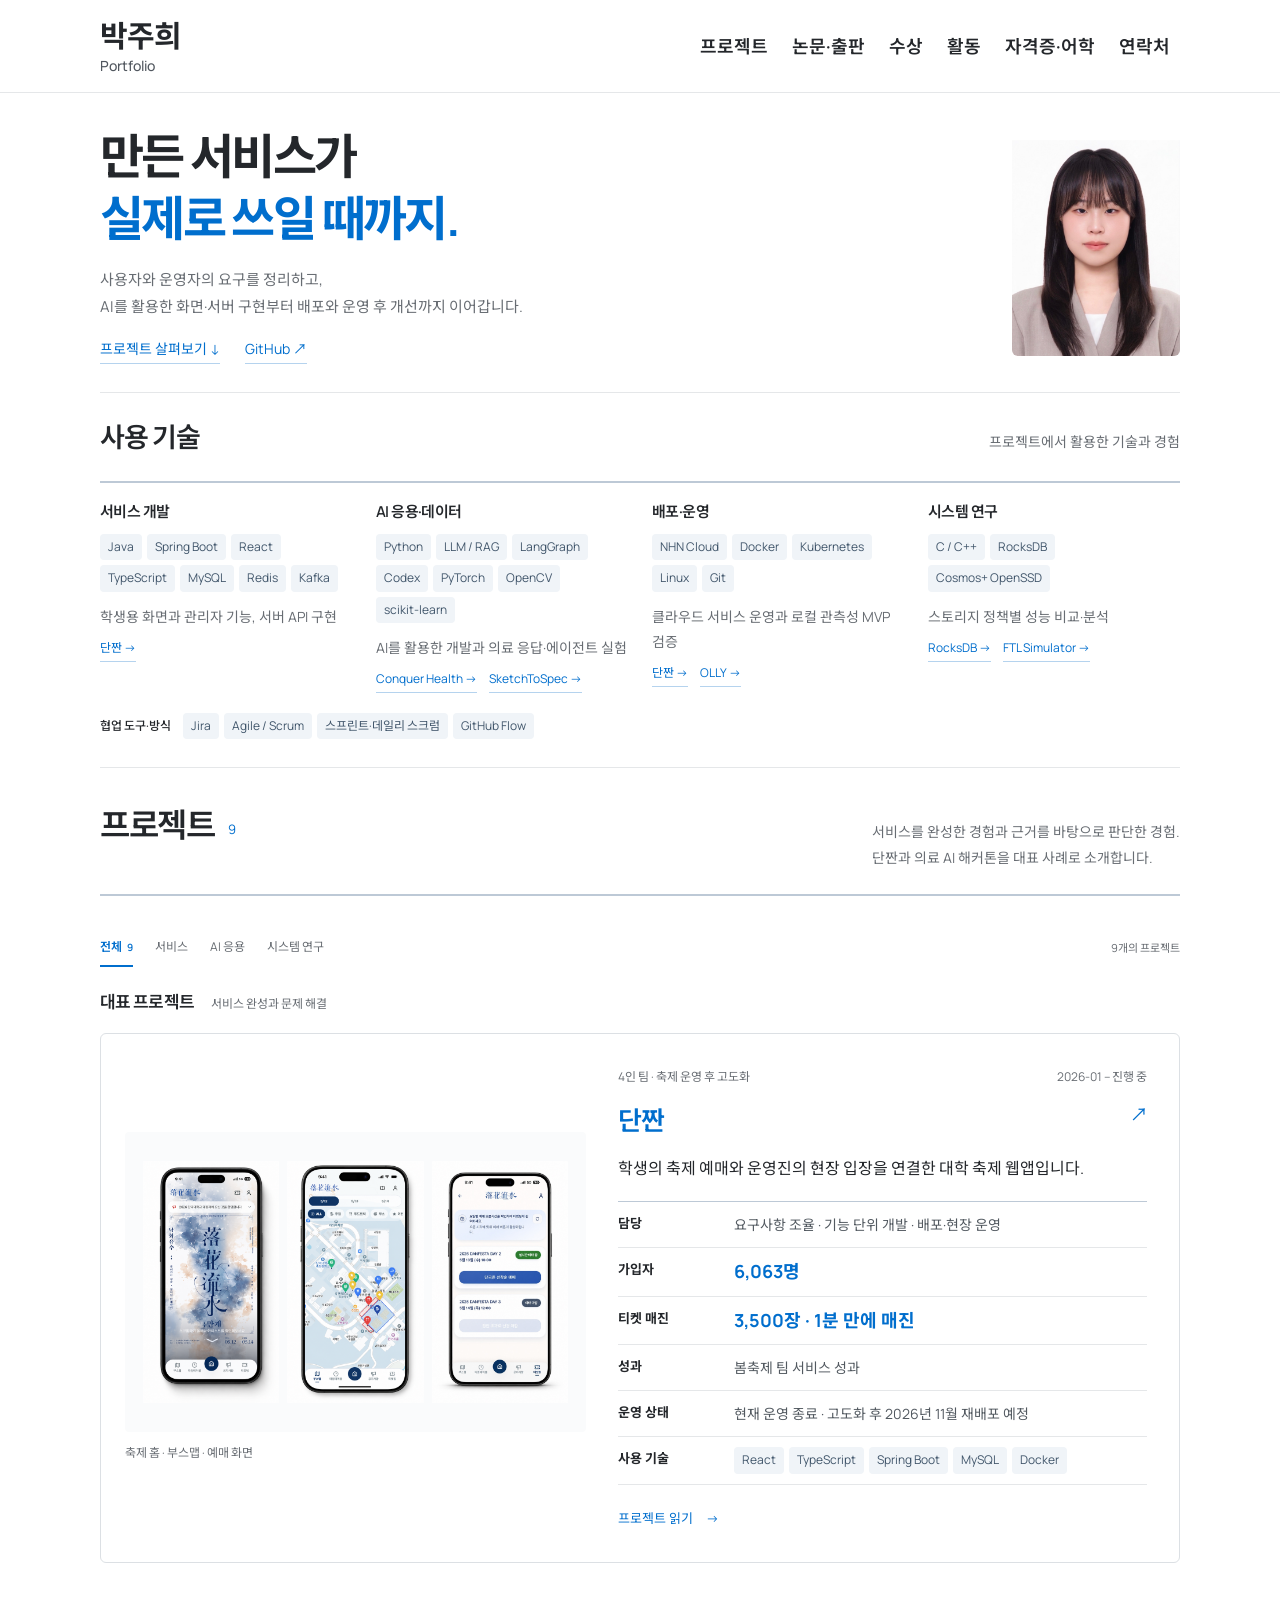
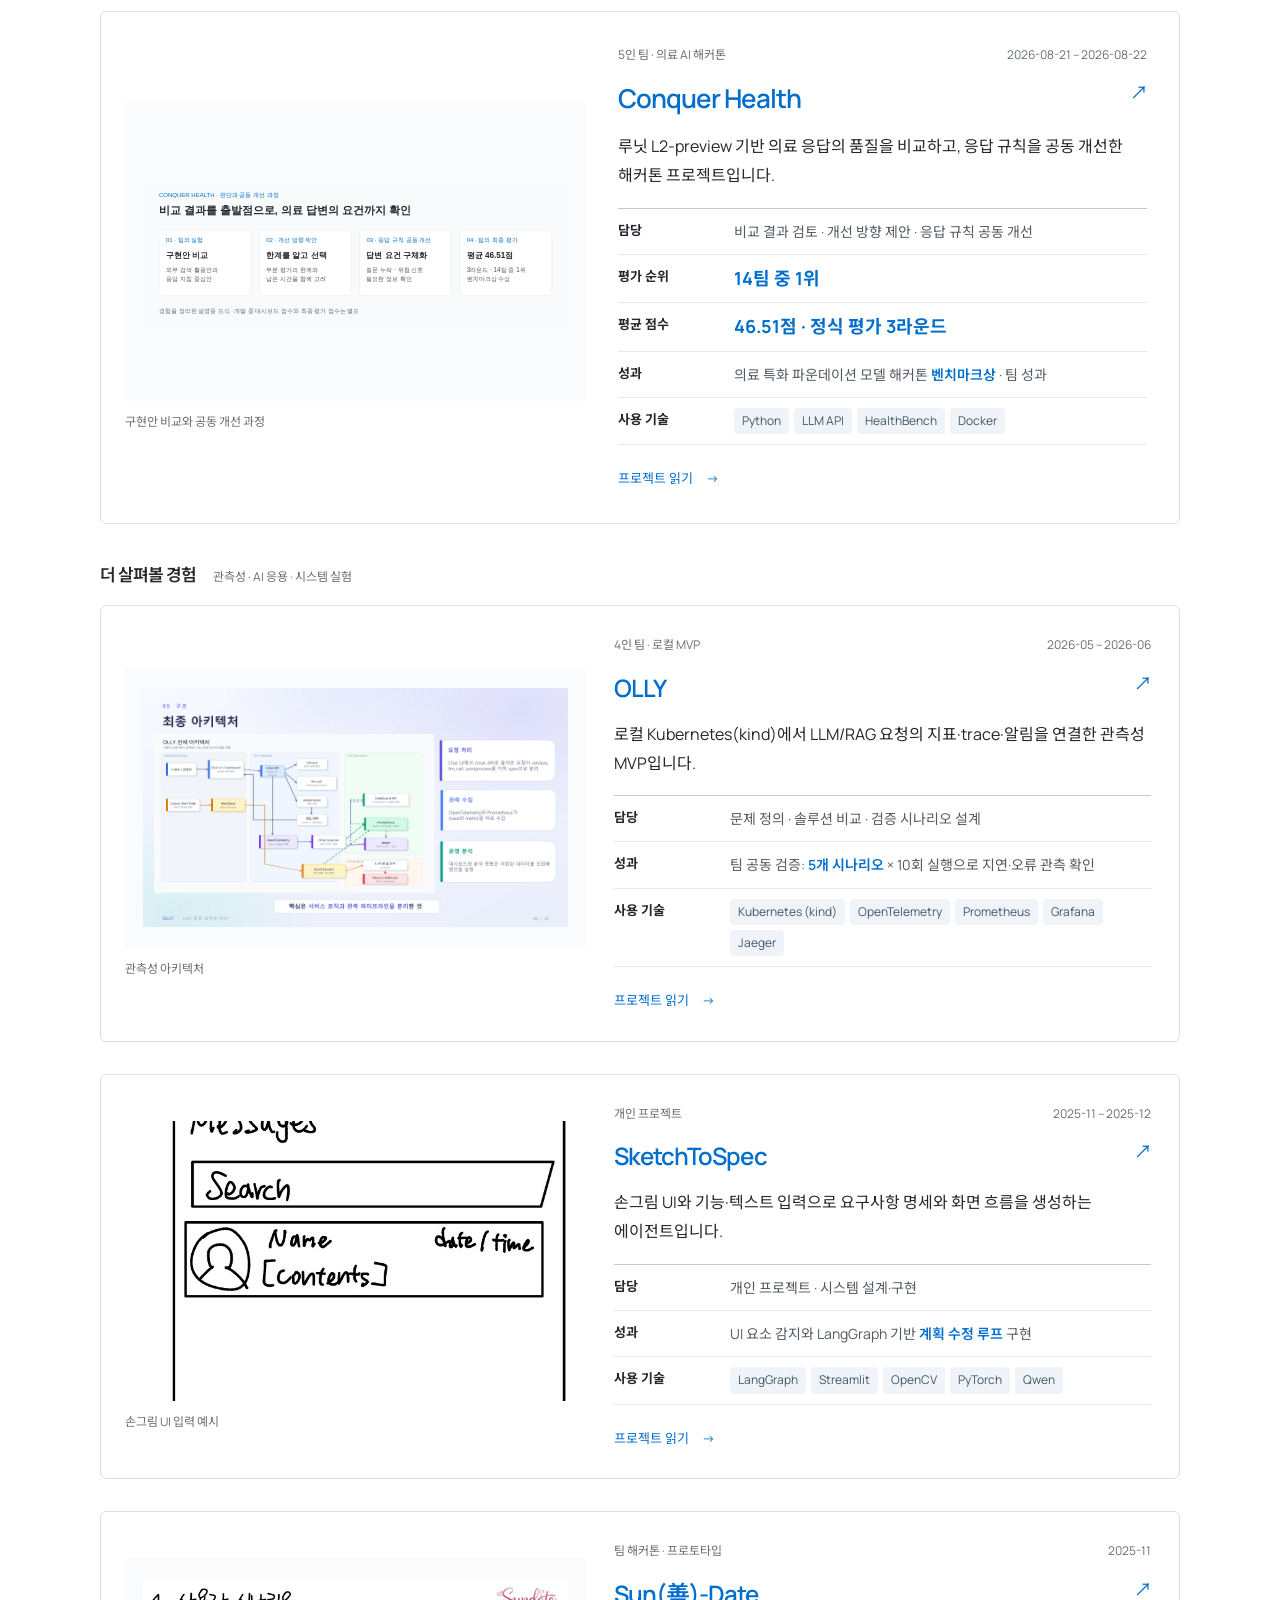
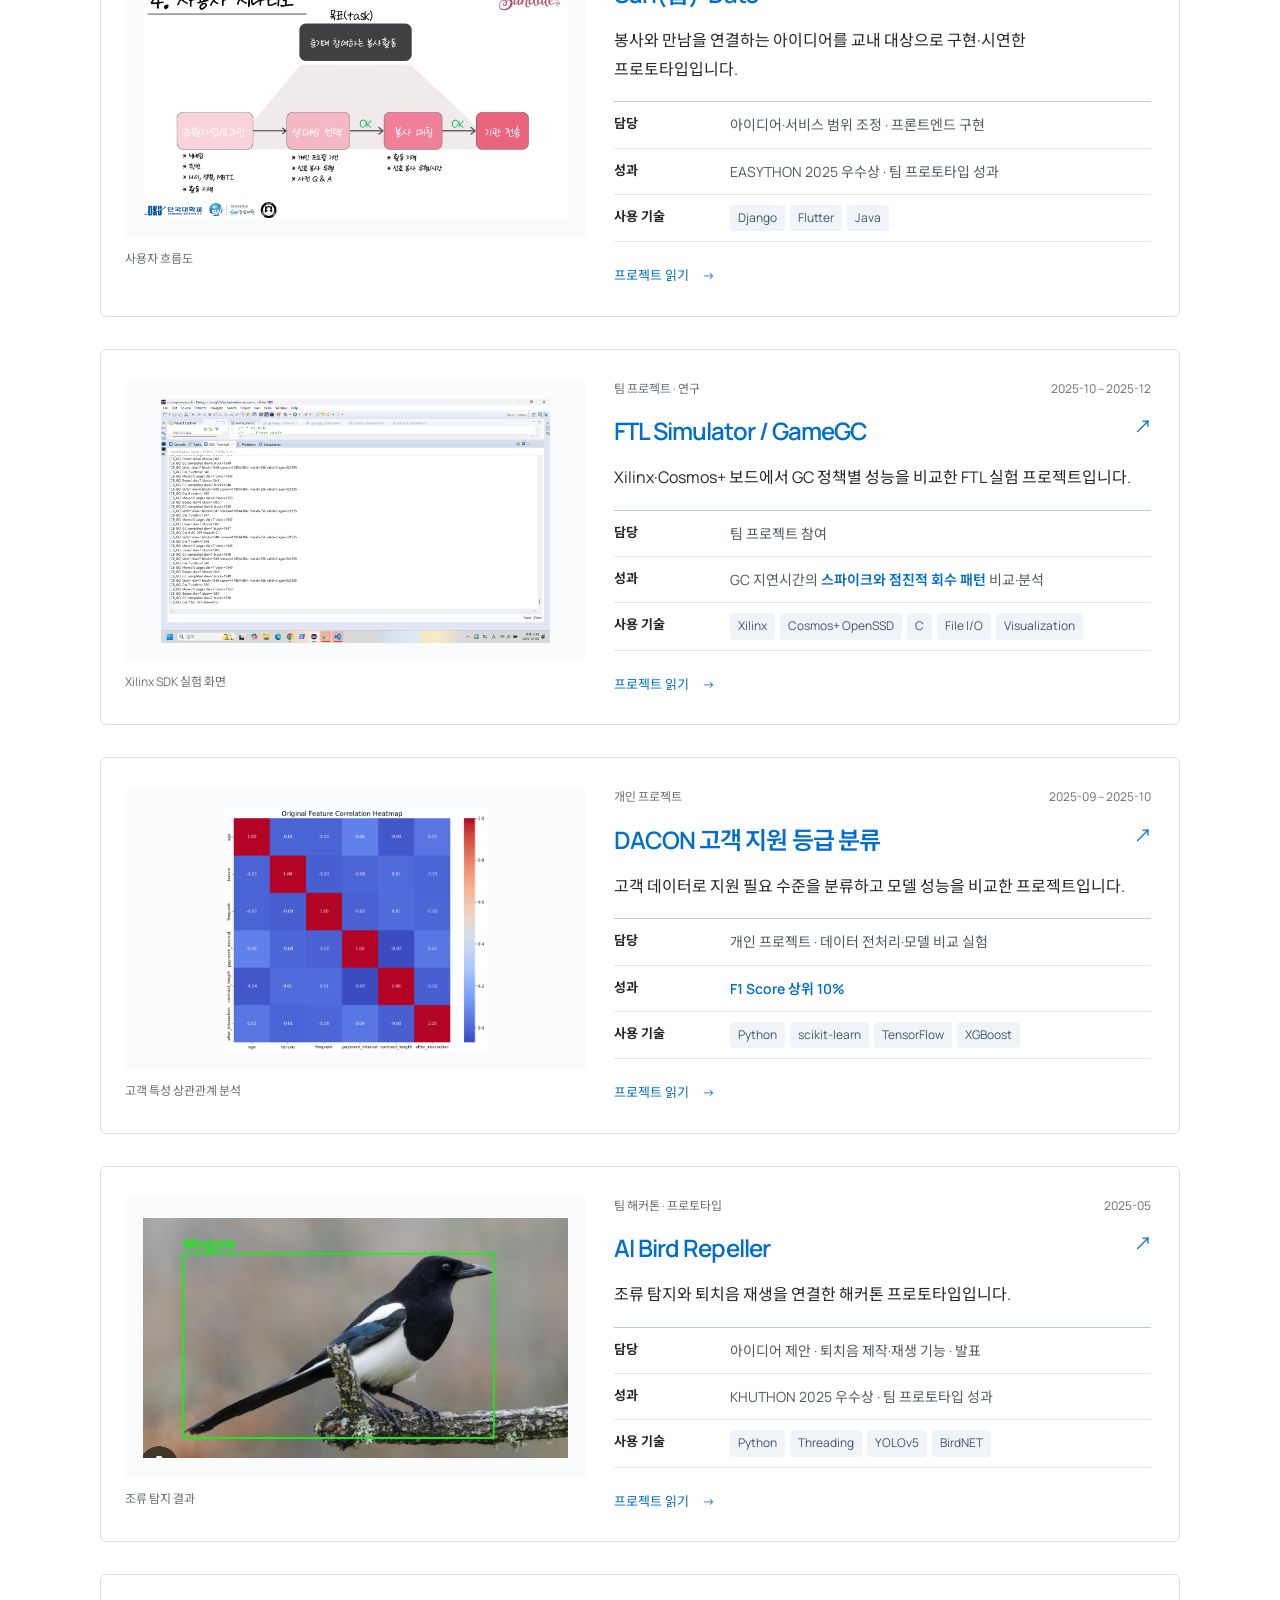
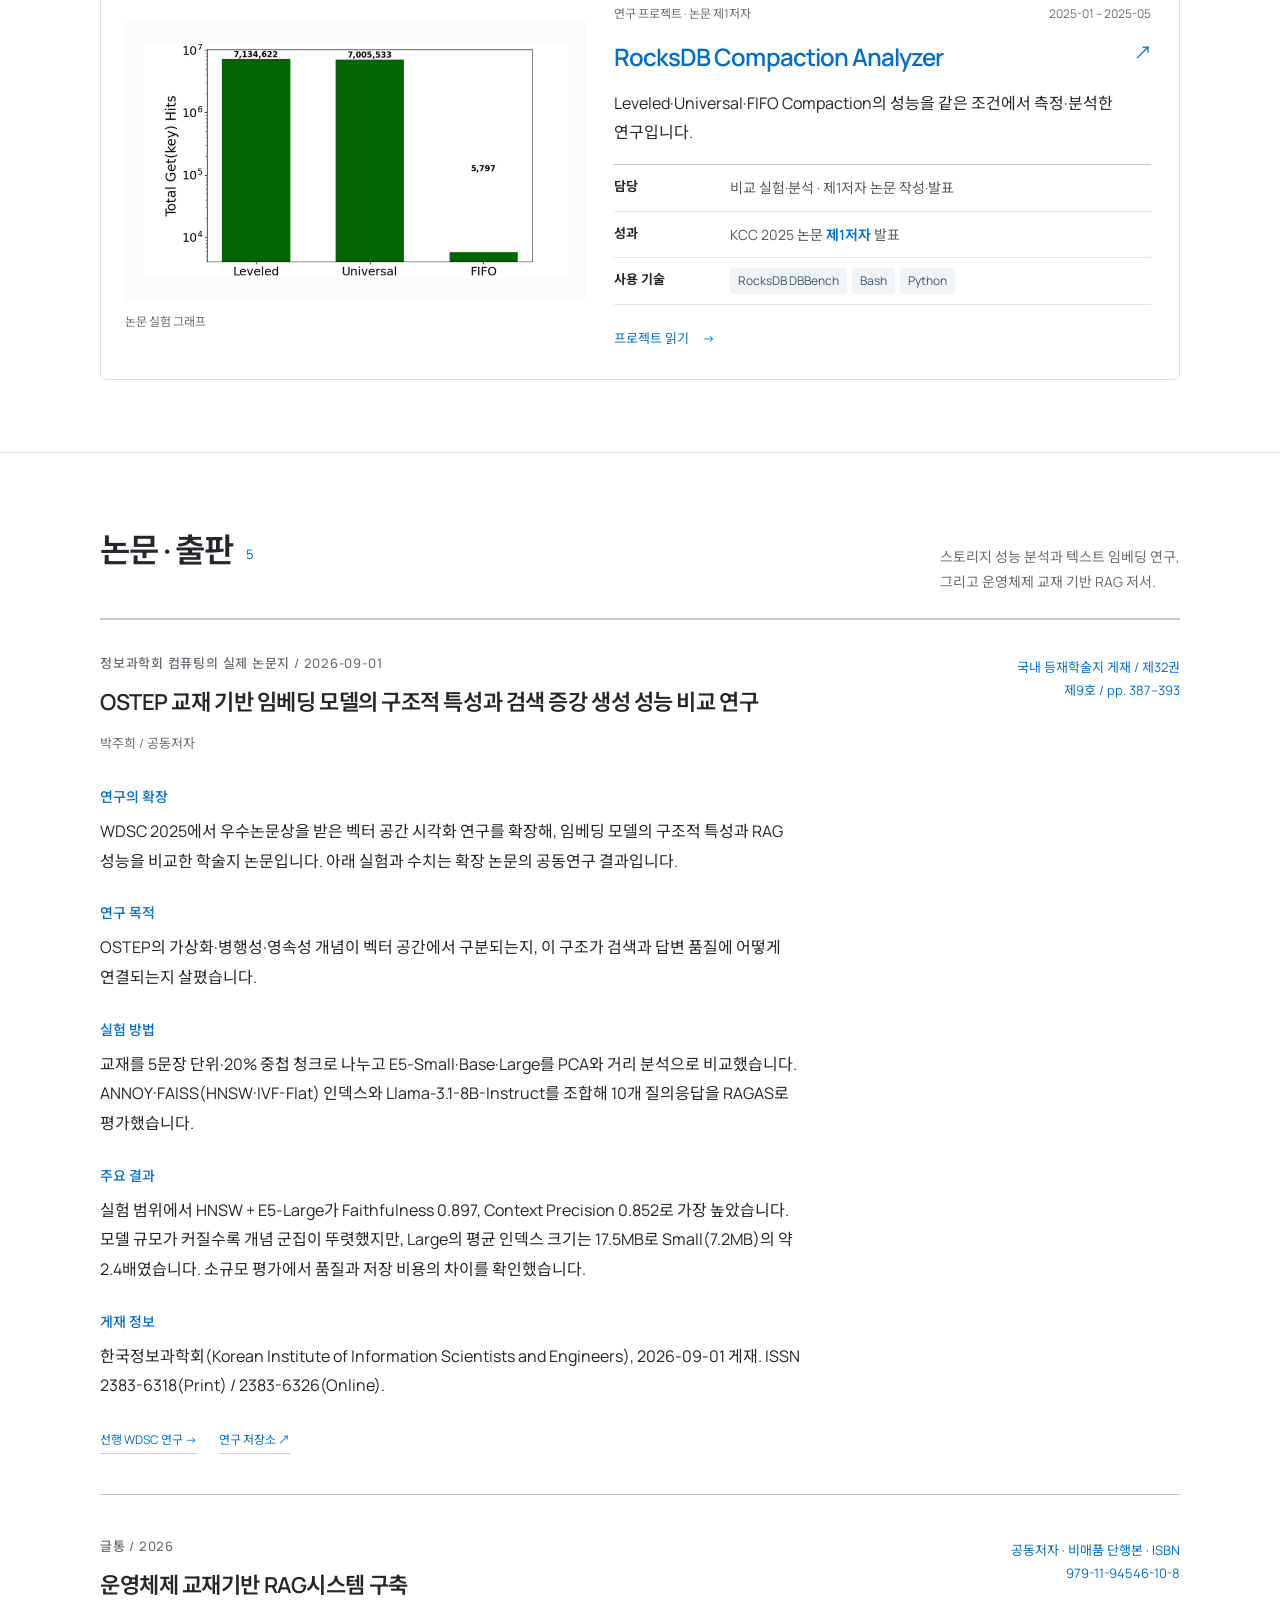
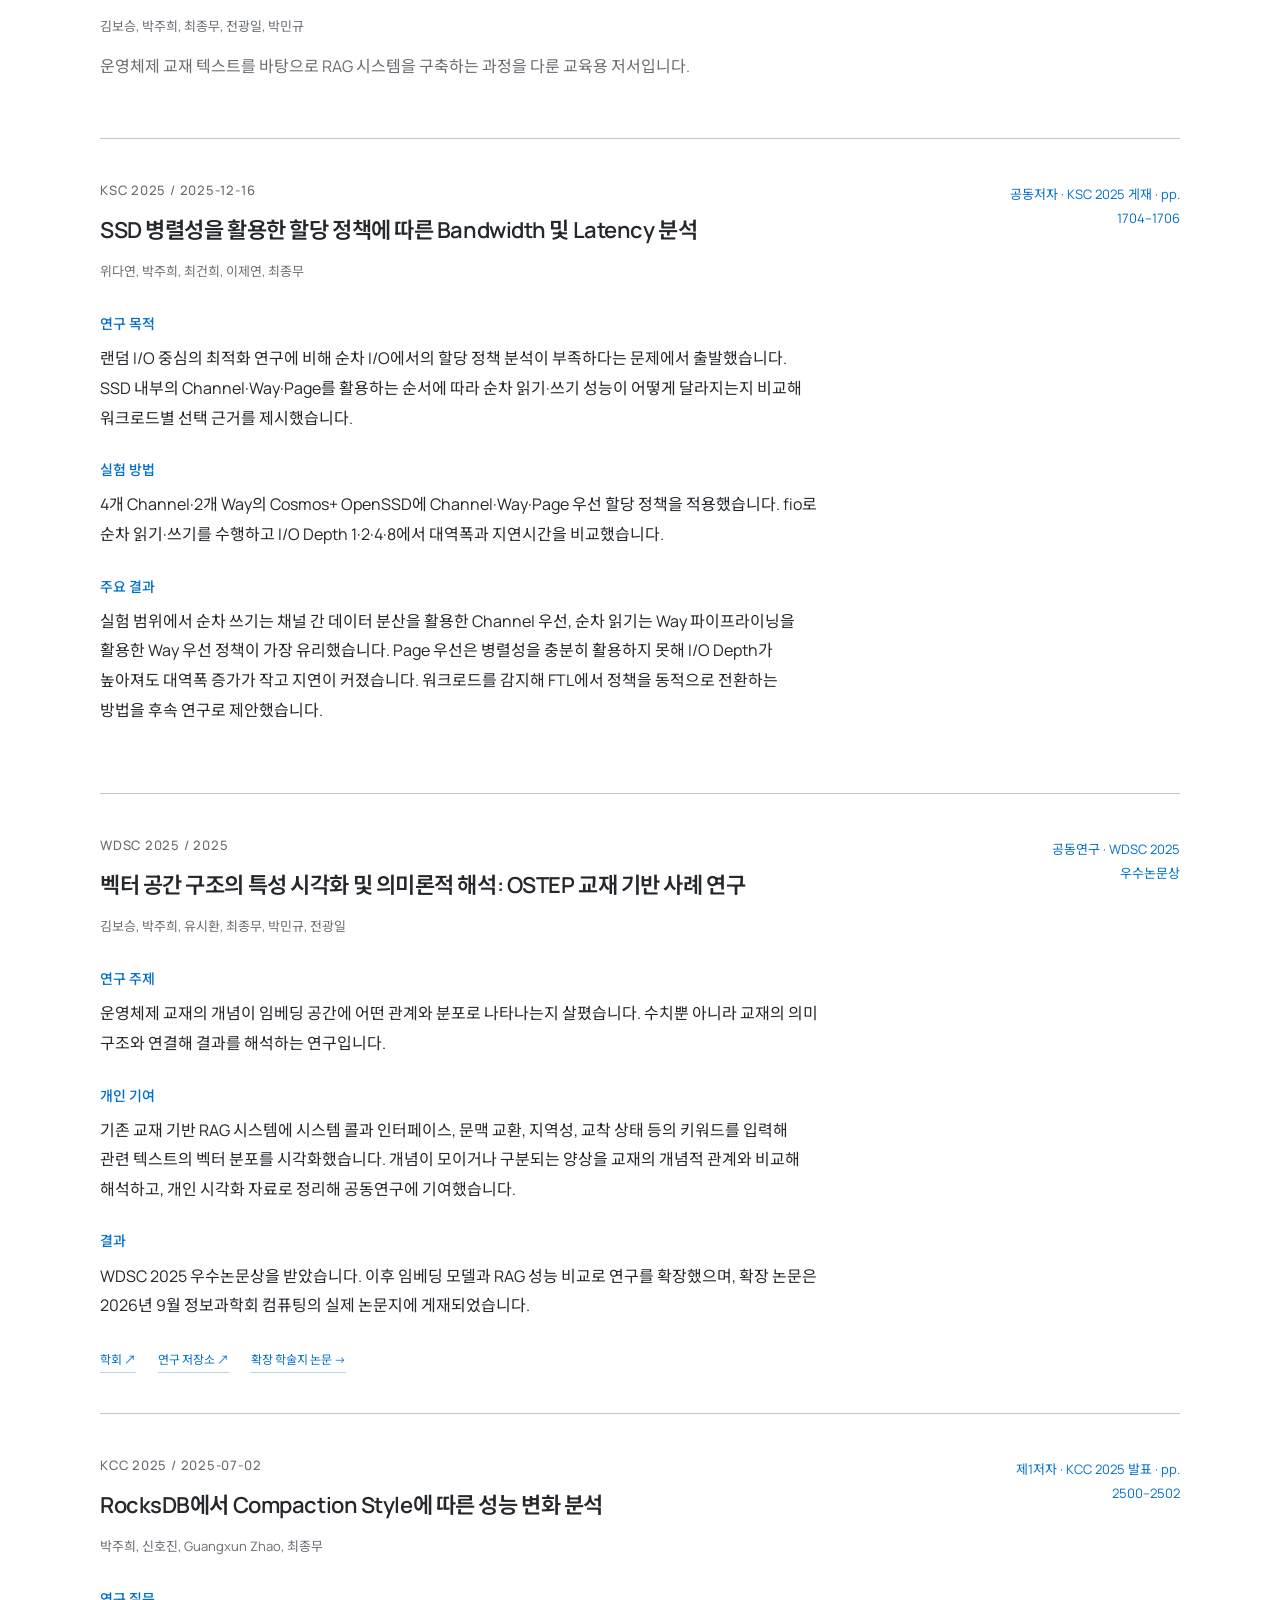
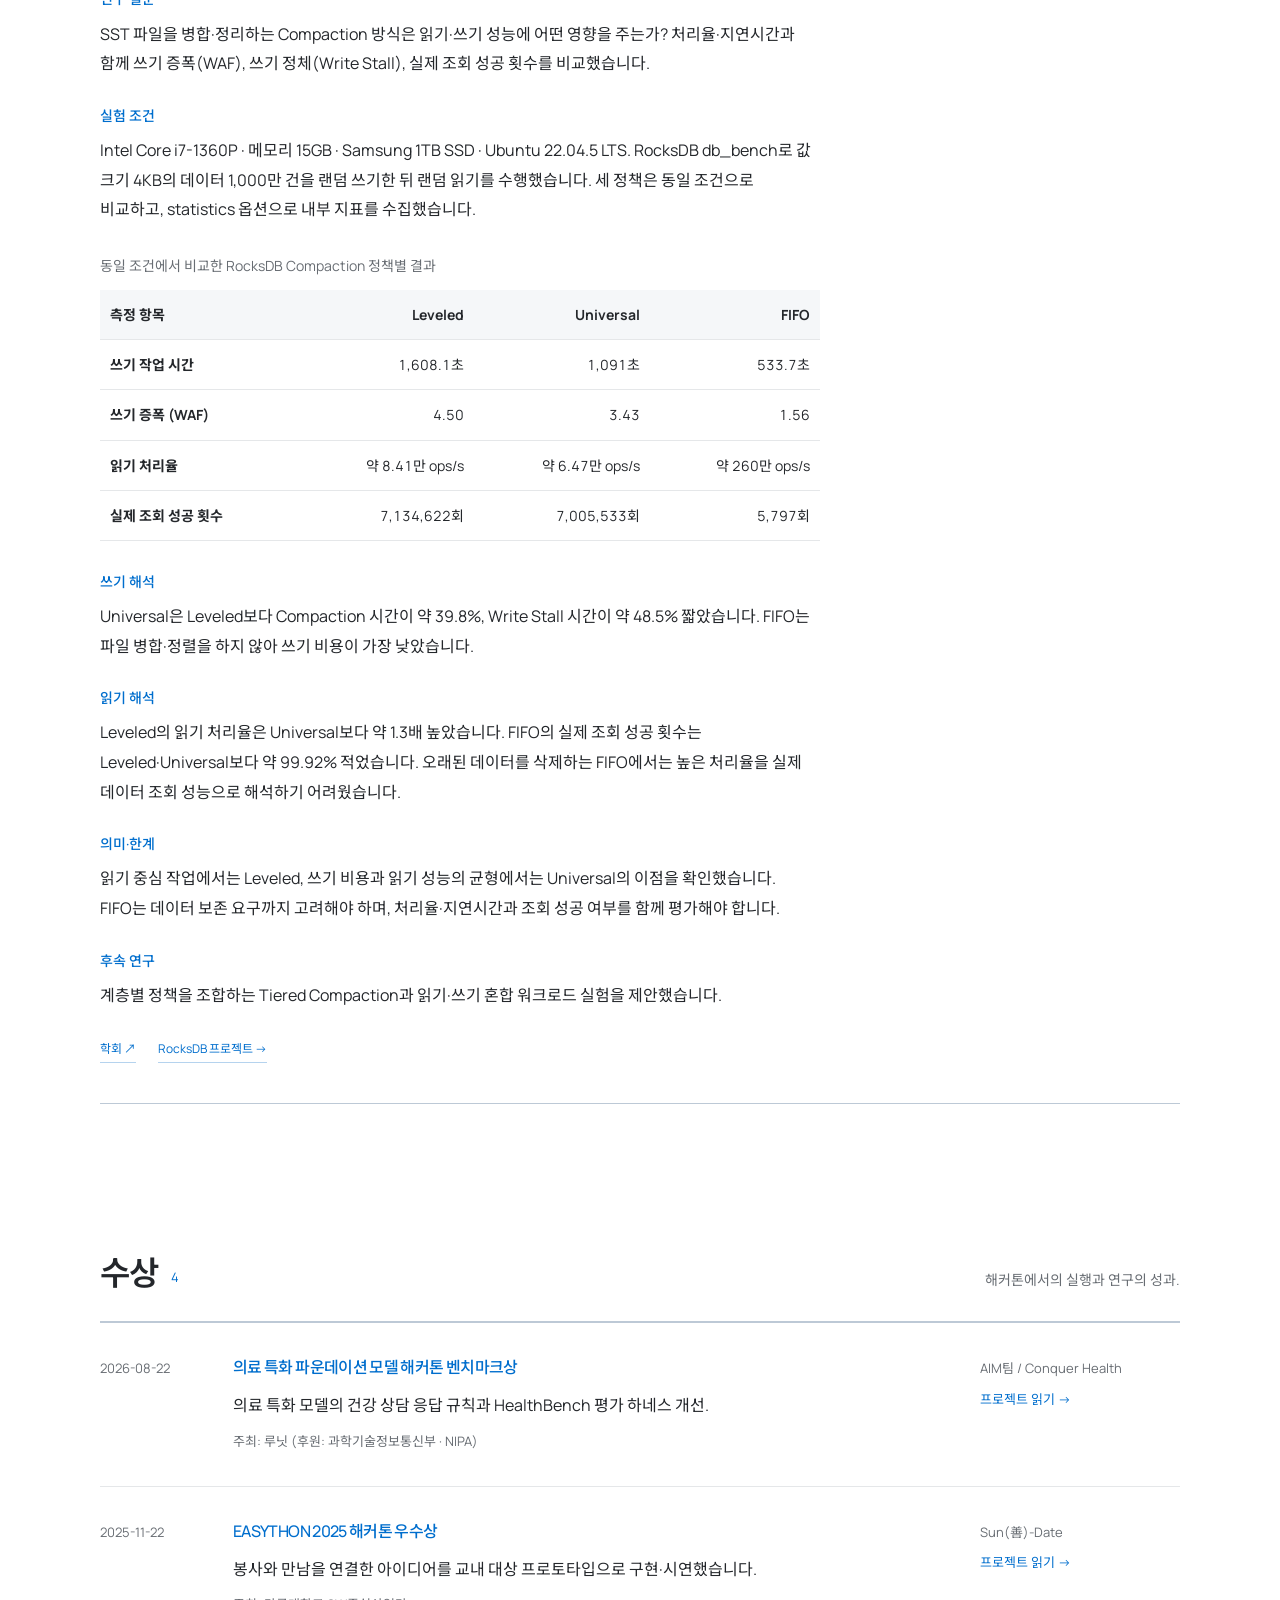
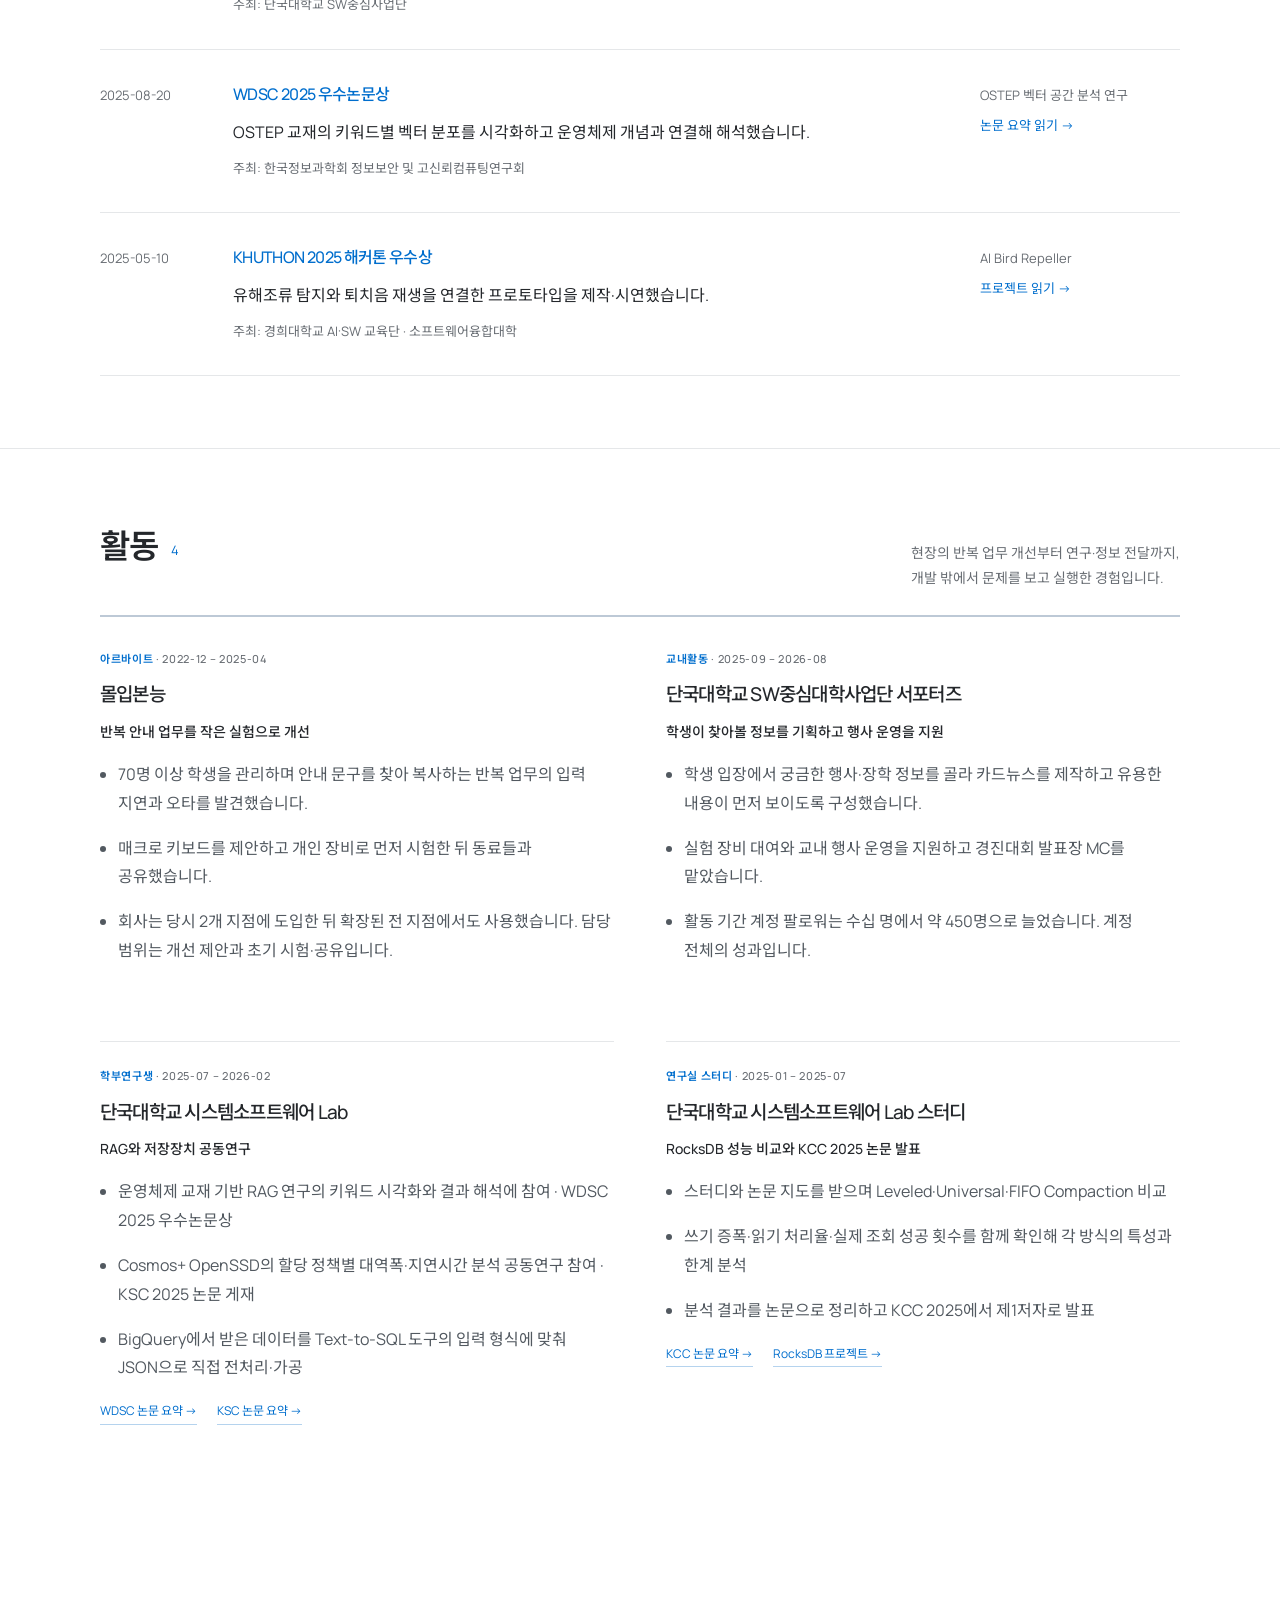
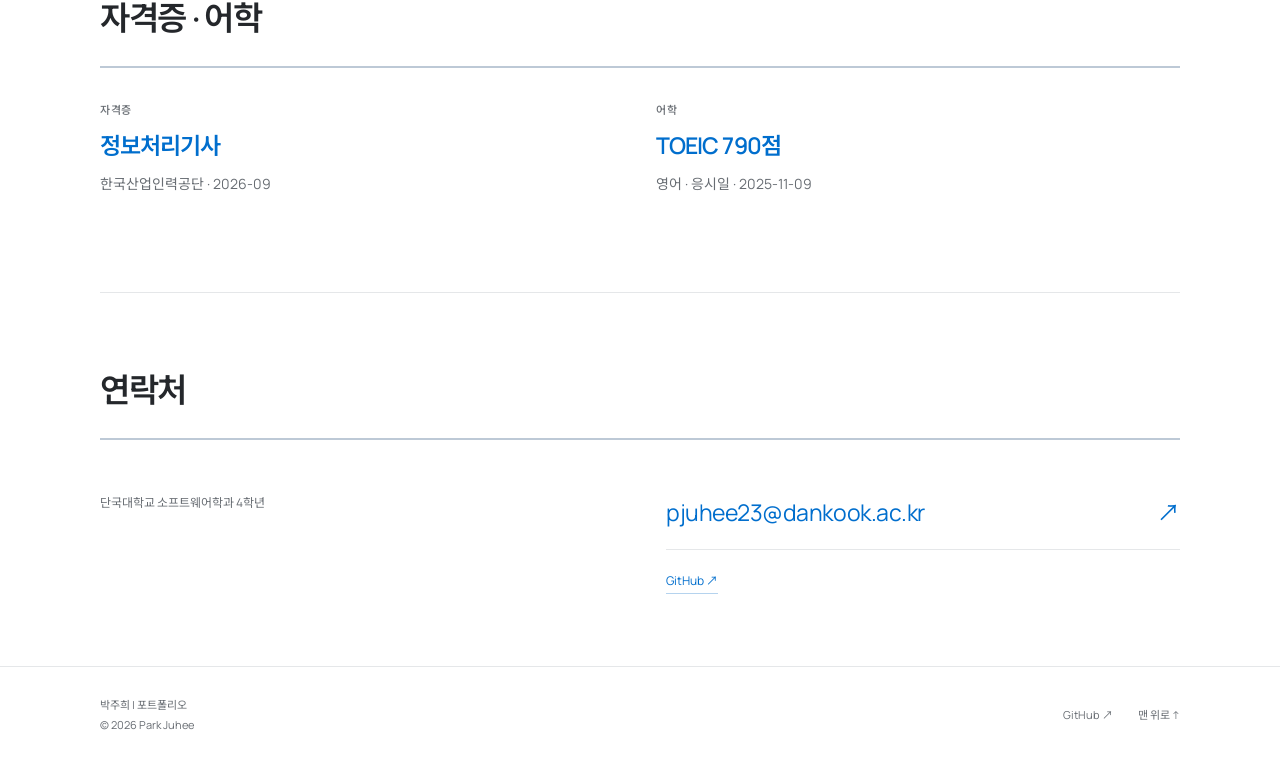
==== index.html @ 24ea4862 "Align project cards and case details as labeled information rows" ====
<!doctype html>
<html lang="ko"><head><meta charset="utf-8"><meta name="viewport" content="width=device-width, initial-scale=1">
<title>포트폴리오 · 박주희</title><meta name="description" content="서비스 기획과 개발, 배포·운영 경험부터 AI 응용과 시스템 연구까지. 박주희의 프로젝트와 문제 해결 과정을 소개하는 포트폴리오.">
<meta name="theme-color" content="#ffffff"><meta property="og:title" content="포트폴리오 · 박주희"><meta property="og:description" content="서비스 기획과 개발, 배포·운영 경험부터 AI 응용과 시스템 연구까지. 박주희의 프로젝트와 문제 해결 과정을 소개하는 포트폴리오."><meta property="og:type" content="website"><meta property="og:url" content="https://juhee0223.github.io/juhee-portfolio/">
<link rel="canonical" href="https://juhee0223.github.io/juhee-portfolio/"><link rel="icon" href="assets/favicon.svg" type="image/svg+xml">
<link rel="preconnect" href="https://fonts.googleapis.com"><link rel="preconnect" href="https://fonts.gstatic.com" crossorigin>
<link href="https://fonts.googleapis.com/css2?family=Manrope:wght@400;500;600;700;800&family=Noto+Sans+KR:wght@400;500;600;700;800&display=swap" rel="stylesheet">
<link rel="stylesheet" href="styles.css?v=edfb3a04fd"><script src="site.js?v=be35f996ac" defer></script></head>
<body><a class="skip-link" href="#main">본문으로 바로가기</a>
<header class="site-header"><div class="nav-wrap"><a class="brand" href="index.html" aria-label="박주희 포트폴리오 홈"><span>박주희</span><small>Portfolio</small></a>
<button class="menu-toggle" type="button" aria-expanded="false" aria-controls="site-nav">메뉴 <span aria-hidden="true">☰</span></button>
<nav id="site-nav" aria-label="주요 메뉴"><a href="#projects">프로젝트</a><a href="#research">논문·출판</a><a href="#awards">수상</a><a href="#activities">활동</a><a href="#credentials">자격증·어학</a><a class="nav-contact" href="#contact">연락처</a></nav></div></header>
<main id="main">
<section class="hero container"><img class="hero-portrait" src="assets/juhee-portrait.jpg" alt="박주희 프로필 사진" width="1169" height="1712" fetchpriority="high"><h1>만든 서비스가<br><span class="accent-text">실제로 쓰일 때까지.</span></h1><p class="hero-description">사용자와 운영자의 요구를 정리하고,<br>AI를 활용한 화면·서버 구현부터 배포와 운영 후 개선까지 이어갑니다.</p><div class="hero-actions"><a class="text-link" href="#projects">프로젝트 살펴보기 ↓</a><a class="text-link" href="https://github.com/juhee0223" target="_blank" rel="noopener noreferrer">GitHub ↗</a></div></section>
<section id="skills" class="skills-section container" aria-labelledby="skills-title"><div class="section-heading"><h2 id="skills-title">사용 기술</h2><p>프로젝트에서 활용한 기술과 경험</p></div><div class="skill-grid"><article class="skill-group"><h3>서비스 개발</h3><div class="tech-tags"><span>Java</span><span>Spring Boot</span><span>React</span><span>TypeScript</span><span>MySQL</span><span>Redis</span><span>Kafka</span></div><p>학생용 화면과 관리자 기능, 서버 API 구현</p><div class="skill-links"><a class="text-link" href="projects/danzzan.html">단짠 <span aria-hidden="true">→</span></a></div></article><article class="skill-group"><h3>AI 응용·데이터</h3><div class="tech-tags"><span>Python</span><span>LLM / RAG</span><span>LangGraph</span><span>Codex</span><span>PyTorch</span><span>OpenCV</span><span>scikit-learn</span></div><p>AI를 활용한 개발과 의료 응답·에이전트 실험</p><div class="skill-links"><a class="text-link" href="projects/conquer-health.html">Conquer Health <span aria-hidden="true">→</span></a><a class="text-link" href="projects/sketch-to-spec.html">SketchToSpec <span aria-hidden="true">→</span></a></div></article><article class="skill-group"><h3>배포·운영</h3><div class="tech-tags"><span>NHN Cloud</span><span>Docker</span><span>Kubernetes</span><span>Linux</span><span>Git</span></div><p>클라우드 서비스 운영과 로컬 관측성 MVP 검증</p><div class="skill-links"><a class="text-link" href="projects/danzzan.html">단짠 <span aria-hidden="true">→</span></a><a class="text-link" href="projects/olly.html">OLLY <span aria-hidden="true">→</span></a></div></article><article class="skill-group"><h3>시스템 연구</h3><div class="tech-tags"><span>C / C++</span><span>RocksDB</span><span>Cosmos+ OpenSSD</span></div><p>스토리지 정책별 성능 비교·분석</p><div class="skill-links"><a class="text-link" href="projects/rocksdb.html">RocksDB <span aria-hidden="true">→</span></a><a class="text-link" href="projects/gamegc.html">FTL Simulator <span aria-hidden="true">→</span></a></div></article></div><div class="skills-collaboration"><strong>협업 도구·방식</strong><div class="tech-tags"><span>Jira</span><span>Agile / Scrum</span><span>스프린트·데일리 스크럼</span><span>GitHub Flow</span></div></div></section>
<section id="projects" class="section container"><div class="section-heading"><div><h2>프로젝트 <span class="section-count">9</span></h2></div><p>서비스를 완성한 경험과 근거를 바탕으로 판단한 경험.<br>단짠과 의료 AI 해커톤을 대표 사례로 소개합니다.</p></div><div class="filter-row"><div class="filters" role="group" aria-label="프로젝트 분야 필터"><button type="button" data-filter="all" class="active" aria-pressed="true">전체 <span>9</span></button><button type="button" data-filter="service" aria-pressed="false">서비스</button><button type="button" data-filter="ai" aria-pressed="false">AI 응용</button><button type="button" data-filter="systems" aria-pressed="false">시스템 연구</button></div><p class="project-count" role="status" aria-live="polite">9개의 프로젝트</p></div><div class="project-group"><h3 class="project-group-title">대표 프로젝트 <span>서비스 완성과 문제 해결</span></h3><div class="project-grid featured-grid"><article class="project-card featured-card" data-category="service"><a class="card-body" href="projects/danzzan.html" aria-labelledby="project-danzzan"><div class="card-media-wrap"><div class="card-media screen-strip"><img src="assets/danzzan-user-home.png" alt="단짠 축제 홈 화면의 포스터와 주요 메뉴" width="941" height="1672" loading="lazy" decoding="async"><img src="assets/danzzan-user-boothmap.png" alt="단짠의 날짜 및 유형별 부스 위치 지도" width="941" height="1672" loading="lazy" decoding="async"><img src="assets/danzzan-ticketing.png" alt="단짠의 날짜별 예매 상태와 예매 버튼 화면" width="941" height="1672" loading="lazy" decoding="async"></div><p class="card-media-label">축제 홈 · 부스맵 · 예매 화면</p></div><div class="card-copy"><div class="card-meta"><span>4인 팀 · 축제 운영 후 고도화</span><span>2026-01 – 진행 중</span></div><h3 id="project-danzzan">단짠<span aria-hidden="true">↗</span></h3><p class="card-subtitle">학생의 축제 예매와 운영진의 현장 입장을 연결한 대학 축제 웹앱입니다.</p><dl class="info-list card-facts"><div class="info-row"><dt>담당</dt><dd>요구사항 조율 · 기능 단위 개발 · 배포·현장 운영</dd></div><div class="info-row"><dt>가입자</dt><dd><strong class="metric-value">6,063명</strong></dd></div><div class="info-row"><dt>티켓 매진</dt><dd><strong class="metric-value">3,500장 · 1분 만에 매진</strong></dd></div><div class="info-row"><dt>성과</dt><dd>봄축제 팀 서비스 성과</dd></div><div class="info-row"><dt>운영 상태</dt><dd>현재 운영 종료 · 고도화 후 2026년 11월 재배포 예정</dd></div><div class="info-row"><dt>사용 기술</dt><dd><div class="tech-tags"><span>React</span><span>TypeScript</span><span>Spring Boot</span><span>MySQL</span><span>Docker</span></div></dd></div></dl><span class="card-cta">프로젝트 읽기 <span aria-hidden="true">→</span></span></div></a></article><article class="project-card featured-card" data-category="ai"><a class="card-body" href="projects/conquer-health.html" aria-labelledby="project-conquer-health"><div class="card-media-wrap"><div class="card-media "><img src="assets/conquer-decision-flow.svg" alt="구현안 비교, 부분 평가 한계 검토, 응답 규칙 공동 개선, 최종 평가로 이어지는 과정" width="1200" height="420" loading="lazy" decoding="async"></div><p class="card-media-label">구현안 비교와 공동 개선 과정</p></div><div class="card-copy"><div class="card-meta"><span>5인 팀 · 의료 AI 해커톤</span><span>2026-08-21 – 2026-08-22</span></div><h3 id="project-conquer-health">Conquer Health<span aria-hidden="true">↗</span></h3><p class="card-subtitle">루닛 L2-preview 기반 의료 응답의 품질을 비교하고, 응답 규칙을 공동 개선한 해커톤 프로젝트입니다.</p><dl class="info-list card-facts"><div class="info-row"><dt>담당</dt><dd>비교 결과 검토 · 개선 방향 제안 · 응답 규칙 공동 개선</dd></div><div class="info-row"><dt>평가 순위</dt><dd><strong class="metric-value">14팀 중 1위</strong></dd></div><div class="info-row"><dt>평균 점수</dt><dd><strong class="metric-value">46.51점 · 정식 평가 3라운드</strong></dd></div><div class="info-row"><dt>성과</dt><dd>의료 특화 파운데이션 모델 해커톤 <strong class="detail-highlight">벤치마크상</strong> · 팀 성과</dd></div><div class="info-row"><dt>사용 기술</dt><dd><div class="tech-tags"><span>Python</span><span>LLM API</span><span>HealthBench</span><span>Docker</span></div></dd></div></dl><span class="card-cta">프로젝트 읽기 <span aria-hidden="true">→</span></span></div></a></article></div></div><div class="project-group"><h3 class="project-group-title">더 살펴볼 경험 <span>관측성 · AI 응용 · 시스템 실험</span></h3><div class="project-grid supporting-grid"><article class="project-card supporting-card" data-category="systems"><a class="card-body" href="projects/olly.html" aria-labelledby="project-olly"><div class="card-media-wrap"><div class="card-media "><img src="assets/olly-architecture.png" alt="Chat UI부터 OpenTelemetry·Prometheus·Jaeger·Discord 알림으로 이어지는 OLLY 구조도" width="1920" height="1080" loading="lazy" decoding="async"></div><p class="card-media-label">관측성 아키텍처</p></div><div class="card-copy"><div class="card-meta"><span>4인 팀 · 로컬 MVP</span><span>2026-05 – 2026-06</span></div><h3 id="project-olly">OLLY<span aria-hidden="true">↗</span></h3><p class="card-subtitle">로컬 Kubernetes(kind)에서 LLM/RAG 요청의 지표·trace·알림을 연결한 관측성 MVP입니다.</p><dl class="info-list card-facts"><div class="info-row"><dt>담당</dt><dd>문제 정의 · 솔루션 비교 · 검증 시나리오 설계</dd></div><div class="info-row"><dt>성과</dt><dd>팀 공동 검증: <strong class="detail-highlight">5개 시나리오</strong> × 10회 실행으로 지연·오류 관측 확인</dd></div><div class="info-row"><dt>사용 기술</dt><dd><div class="tech-tags"><span>Kubernetes (kind)</span><span>OpenTelemetry</span><span>Prometheus</span><span>Grafana</span><span>Jaeger</span></div></dd></div></dl><span class="card-cta">프로젝트 읽기 <span aria-hidden="true">→</span></span></div></a></article><article class="project-card supporting-card" data-category="ai"><a class="card-body" href="projects/sketch-to-spec.html" aria-labelledby="project-sketch-to-spec"><div class="card-media-wrap"><div class="card-media sketch-detail"><img src="assets/sketch-input-example.jpg" alt="SketchToSpec 저장소의 손그림 메시지 화면 입력 예시" width="745" height="1168" loading="lazy" decoding="async"></div><p class="card-media-label">손그림 UI 입력 예시</p></div><div class="card-copy"><div class="card-meta"><span>개인 프로젝트</span><span>2025-11 – 2025-12</span></div><h3 id="project-sketch-to-spec">SketchToSpec<span aria-hidden="true">↗</span></h3><p class="card-subtitle">손그림 UI와 기능·텍스트 입력으로 요구사항 명세와 화면 흐름을 생성하는 에이전트입니다.</p><dl class="info-list card-facts"><div class="info-row"><dt>담당</dt><dd>개인 프로젝트 · 시스템 설계·구현</dd></div><div class="info-row"><dt>성과</dt><dd>UI 요소 감지와 LangGraph 기반 <strong class="detail-highlight">계획 수정 루프</strong> 구현</dd></div><div class="info-row"><dt>사용 기술</dt><dd><div class="tech-tags"><span>LangGraph</span><span>Streamlit</span><span>OpenCV</span><span>PyTorch</span><span>Qwen</span></div></dd></div></dl><span class="card-cta">프로젝트 읽기 <span aria-hidden="true">→</span></span></div></a></article><article class="project-card supporting-card" data-category="service"><a class="card-body" href="projects/sun-date.html" aria-labelledby="project-sun-date"><div class="card-media-wrap"><div class="card-media "><img src="assets/sundate-user-flow.png" alt="가입·상대방 선택·봉사 매칭·기관 전송으로 이어지는 Sun-Date 시나리오" width="1440" height="810" loading="lazy" decoding="async"></div><p class="card-media-label">사용자 흐름도</p></div><div class="card-copy"><div class="card-meta"><span>팀 해커톤 · 프로토타입</span><span>2025-11</span></div><h3 id="project-sun-date">Sun(善)-Date<span aria-hidden="true">↗</span></h3><p class="card-subtitle">봉사와 만남을 연결하는 아이디어를 교내 대상으로 구현·시연한 프로토타입입니다.</p><dl class="info-list card-facts"><div class="info-row"><dt>담당</dt><dd>아이디어·서비스 범위 조정 · 프론트엔드 구현</dd></div><div class="info-row"><dt>성과</dt><dd>EASYTHON 2025 우수상 · 팀 프로토타입 성과</dd></div><div class="info-row"><dt>사용 기술</dt><dd><div class="tech-tags"><span>Django</span><span>Flutter</span><span>Java</span></div></dd></div></dl><span class="card-cta">프로젝트 읽기 <span aria-hidden="true">→</span></span></div></a></article><article class="project-card supporting-card" data-category="systems"><a class="card-body" href="projects/gamegc.html" aria-labelledby="project-gamegc"><div class="card-media-wrap"><div class="card-media "><img src="assets/gamegc-xilinx-console.png" alt="Xilinx SDK에서 Cost-Benefit GC의 victim 선택과 erase 로그를 확인하는 COSMOS+ 실험 화면" width="2876" height="1800" loading="lazy" decoding="async"></div><p class="card-media-label">Xilinx SDK 실험 화면</p></div><div class="card-copy"><div class="card-meta"><span>팀 프로젝트 · 연구</span><span>2025-10 – 2025-12</span></div><h3 id="project-gamegc">FTL Simulator / GameGC<span aria-hidden="true">↗</span></h3><p class="card-subtitle">Xilinx·Cosmos+ 보드에서 GC 정책별 성능을 비교한 FTL 실험 프로젝트입니다.</p><dl class="info-list card-facts"><div class="info-row"><dt>담당</dt><dd>팀 프로젝트 참여</dd></div><div class="info-row"><dt>성과</dt><dd>GC 지연시간의 <strong class="detail-highlight">스파이크와 점진적 회수 패턴</strong> 비교·분석</dd></div><div class="info-row"><dt>사용 기술</dt><dd><div class="tech-tags"><span>Xilinx</span><span>Cosmos+ OpenSSD</span><span>C</span><span>File I/O</span><span>Visualization</span></div></dd></div></dl><span class="card-cta">프로젝트 읽기 <span aria-hidden="true">→</span></span></div></a></article><article class="project-card supporting-card" data-category="ai"><a class="card-body" href="projects/dacon.html" aria-labelledby="project-dacon"><div class="card-media-wrap"><div class="card-media "><img src="assets/dacon-feature-heatmap.png" alt="나이·이용 기간·결제 간격 등 원본 고객 특성 간 상관계수 히트맵" width="2714" height="2519" loading="lazy" decoding="async"></div><p class="card-media-label">고객 특성 상관관계 분석</p></div><div class="card-copy"><div class="card-meta"><span>개인 프로젝트</span><span>2025-09 – 2025-10</span></div><h3 id="project-dacon">DACON 고객 지원 등급 분류<span aria-hidden="true">↗</span></h3><p class="card-subtitle">고객 데이터로 지원 필요 수준을 분류하고 모델 성능을 비교한 프로젝트입니다.</p><dl class="info-list card-facts"><div class="info-row"><dt>담당</dt><dd>개인 프로젝트 · 데이터 전처리·모델 비교 실험</dd></div><div class="info-row"><dt>성과</dt><dd><strong class="detail-highlight">F1 Score</strong> <strong class="detail-highlight">상위 10%</strong></dd></div><div class="info-row"><dt>사용 기술</dt><dd><div class="tech-tags"><span>Python</span><span>scikit-learn</span><span>TensorFlow</span><span>XGBoost</span></div></dd></div></dl><span class="card-cta">프로젝트 읽기 <span aria-hidden="true">→</span></span></div></a></article><article class="project-card supporting-card" data-category="ai"><a class="card-body" href="projects/bird-repeller.html" aria-labelledby="project-bird-repeller"><div class="card-media-wrap"><div class="card-media "><img src="assets/bird-detection.jpg" alt="테스트 이미지에서 Magpie로 분류된 까치와 탐지 bounding box" width="792" height="448" loading="lazy" decoding="async"></div><p class="card-media-label">조류 탐지 결과</p></div><div class="card-copy"><div class="card-meta"><span>팀 해커톤 · 프로토타입</span><span>2025-05</span></div><h3 id="project-bird-repeller">AI Bird Repeller<span aria-hidden="true">↗</span></h3><p class="card-subtitle">조류 탐지와 퇴치음 재생을 연결한 해커톤 프로토타입입니다.</p><dl class="info-list card-facts"><div class="info-row"><dt>담당</dt><dd>아이디어 제안 · 퇴치음 제작·재생 기능 · 발표</dd></div><div class="info-row"><dt>성과</dt><dd>KHUTHON 2025 우수상 · 팀 프로토타입 성과</dd></div><div class="info-row"><dt>사용 기술</dt><dd><div class="tech-tags"><span>Python</span><span>Threading</span><span>YOLOv5</span><span>BirdNET</span></div></dd></div></dl><span class="card-cta">프로젝트 읽기 <span aria-hidden="true">→</span></span></div></a></article><article class="project-card supporting-card" data-category="systems"><a class="card-body" href="projects/rocksdb.html" aria-labelledby="project-rocksdb"><div class="card-media-wrap"><div class="card-media "><img src="assets/rocksdb-read-hits.jpg" alt="Leveled·Universal·FIFO 정책별 Get key 조회 성공 횟수를 비교한 로그 축 그래프" width="1564" height="863" loading="lazy" decoding="async"></div><p class="card-media-label">논문 실험 그래프</p></div><div class="card-copy"><div class="card-meta"><span>연구 프로젝트 · 논문 제1저자</span><span>2025-01 – 2025-05</span></div><h3 id="project-rocksdb">RocksDB Compaction Analyzer<span aria-hidden="true">↗</span></h3><p class="card-subtitle">Leveled·Universal·FIFO Compaction의 성능을 같은 조건에서 측정·분석한 연구입니다.</p><dl class="info-list card-facts"><div class="info-row"><dt>담당</dt><dd>비교 실험·분석 · 제1저자 논문 작성·발표</dd></div><div class="info-row"><dt>성과</dt><dd>KCC 2025 논문 <strong class="detail-highlight">제1저자</strong> 발표</dd></div><div class="info-row"><dt>사용 기술</dt><dd><div class="tech-tags"><span>RocksDB DBBench</span><span>Bash</span><span>Python</span></div></dd></div></dl><span class="card-cta">프로젝트 읽기 <span aria-hidden="true">→</span></span></div></a></article></div></div></section>
<section id="research" class="section research-section"><div class="container"><div class="section-heading"><div><h2>논문 · 출판 <span class="section-count">5</span></h2></div><p>스토리지 성능 분석과 텍스트 임베딩 연구,<br>그리고 운영체제 교재 기반 RAG 저서.</p></div><div class="publication-list"><article class="publication" id="publication-journal"><div class="pub-main"><div class="eyebrow">정보과학회 컴퓨팅의 실제 논문지 / 2026-09-01</div><h3>OSTEP 교재 기반 임베딩 모델의 구조적 특성과 검색 증강 생성 성능 비교 연구</h3><p class="pub-authors">박주희 / 공동저자</p><div class="pub-abstract"><div class="pub-abstract-row"><h4>연구의 확장</h4><p>WDSC 2025에서 우수논문상을 받은 벡터 공간 시각화 연구를 확장해, 임베딩 모델의 구조적 특성과 RAG 성능을 비교한 학술지 논문입니다. 아래 실험과 수치는 확장 논문의 공동연구 결과입니다.</p></div><div class="pub-abstract-row"><h4>연구 목적</h4><p>OSTEP의 가상화·병행성·영속성 개념이 벡터 공간에서 구분되는지, 이 구조가 검색과 답변 품질에 어떻게 연결되는지 살폈습니다.</p></div><div class="pub-abstract-row"><h4>실험 방법</h4><p>교재를 5문장 단위·20% 중첩 청크로 나누고 E5-Small·Base·Large를 PCA와 거리 분석으로 비교했습니다. ANNOY·FAISS(HNSW·IVF-Flat) 인덱스와 Llama-3.1-8B-Instruct를 조합해 10개 질의응답을 RAGAS로 평가했습니다.</p></div><div class="pub-abstract-row"><h4>주요 결과</h4><p>실험 범위에서 HNSW + E5-Large가 Faithfulness 0.897, Context Precision 0.852로 가장 높았습니다. 모델 규모가 커질수록 개념 군집이 뚜렷했지만, Large의 평균 인덱스 크기는 17.5MB로 Small(7.2MB)의 약 2.4배였습니다. 소규모 평가에서 품질과 저장 비용의 차이를 확인했습니다.</p></div><div class="pub-abstract-row"><h4>게재 정보</h4><p>한국정보과학회(Korean Institute of Information Scientists and Engineers), 2026-09-01 게재. ISSN 2383-6318(Print) / 2383-6326(Online).</p></div></div><div class="pub-links"><a class="text-link" href="#publication-wdsc">선행 WDSC 연구 <span aria-hidden="true">→</span></a><a class="text-link" href="https://github.com/DKU-StarLab/OSTEP_RAG" target="_blank" rel="noopener noreferrer">연구 저장소 <span aria-hidden="true">↗</span></a></div></div><span class="pub-distinction">국내 등재학술지 게재 / 제32권 제9호 / pp. 387–393</span></article><article class="publication" id="publication-rag-book"><div class="pub-main"><div class="eyebrow">글통 / 2026</div><h3>운영체제 교재기반 RAG시스템 구축</h3><p class="pub-authors">김보승, 박주희, 최종무, 전광일, 박민규</p><p>운영체제 교재 텍스트를 바탕으로 RAG 시스템을 구축하는 과정을 다룬 교육용 저서입니다.</p><div class="pub-links"></div></div><span class="pub-distinction">공동저자 · 비매품 단행본 · ISBN 979-11-94546-10-8</span></article><article class="publication" id="publication-ksc"><div class="pub-main"><div class="eyebrow">KSC 2025 / 2025-12-16</div><h3>SSD 병렬성을 활용한 할당 정책에 따른 Bandwidth 및 Latency 분석</h3><p class="pub-authors">위다연, 박주희, 최건희, 이제연, 최종무</p><div class="pub-abstract"><div class="pub-abstract-row"><h4>연구 목적</h4><p>랜덤 I/O 중심의 최적화 연구에 비해 순차 I/O에서의 할당 정책 분석이 부족하다는 문제에서 출발했습니다. SSD 내부의 Channel·Way·Page를 활용하는 순서에 따라 순차 읽기·쓰기 성능이 어떻게 달라지는지 비교해 워크로드별 선택 근거를 제시했습니다.</p></div><div class="pub-abstract-row"><h4>실험 방법</h4><p>4개 Channel·2개 Way의 Cosmos+ OpenSSD에 Channel·Way·Page 우선 할당 정책을 적용했습니다. fio로 순차 읽기·쓰기를 수행하고 I/O Depth 1·2·4·8에서 대역폭과 지연시간을 비교했습니다.</p></div><div class="pub-abstract-row"><h4>주요 결과</h4><p>실험 범위에서 순차 쓰기는 채널 간 데이터 분산을 활용한 Channel 우선, 순차 읽기는 Way 파이프라이닝을 활용한 Way 우선 정책이 가장 유리했습니다. Page 우선은 병렬성을 충분히 활용하지 못해 I/O Depth가 높아져도 대역폭 증가가 작고 지연이 커졌습니다. 워크로드를 감지해 FTL에서 정책을 동적으로 전환하는 방법을 후속 연구로 제안했습니다.</p></div></div><div class="pub-links"></div></div><span class="pub-distinction">공동저자 · KSC 2025 게재 · pp. 1704–1706</span></article><article class="publication" id="publication-wdsc"><div class="pub-main"><div class="eyebrow">WDSC 2025 / 2025</div><h3>벡터 공간 구조의 특성 시각화 및 의미론적 해석: OSTEP 교재 기반 사례 연구</h3><p class="pub-authors">김보승, 박주희, 유시환, 최종무, 박민규, 전광일</p><div class="pub-abstract"><div class="pub-abstract-row"><h4>연구 주제</h4><p>운영체제 교재의 개념이 임베딩 공간에 어떤 관계와 분포로 나타나는지 살폈습니다. 수치뿐 아니라 교재의 의미 구조와 연결해 결과를 해석하는 연구입니다.</p></div><div class="pub-abstract-row"><h4>개인 기여</h4><p>기존 교재 기반 RAG 시스템에 시스템 콜과 인터페이스, 문맥 교환, 지역성, 교착 상태 등의 키워드를 입력해 관련 텍스트의 벡터 분포를 시각화했습니다. 개념이 모이거나 구분되는 양상을 교재의 개념적 관계와 비교해 해석하고, 개인 시각화 자료로 정리해 공동연구에 기여했습니다.</p></div><div class="pub-abstract-row"><h4>결과</h4><p>WDSC 2025 우수논문상을 받았습니다. 이후 임베딩 모델과 RAG 성능 비교로 연구를 확장했으며, 확장 논문은 2026년 9월 정보과학회 컴퓨팅의 실제 논문지에 게재되었습니다.</p></div></div><div class="pub-links"><a class="text-link" href="https://sites.google.com/view/wdsc2025/" target="_blank" rel="noopener noreferrer">학회 <span aria-hidden="true">↗</span></a><a class="text-link" href="https://github.com/DKU-StarLab/OSTEP_RAG" target="_blank" rel="noopener noreferrer">연구 저장소 <span aria-hidden="true">↗</span></a><a class="text-link" href="#publication-journal">확장 학술지 논문 <span aria-hidden="true">→</span></a></div></div><span class="pub-distinction">공동연구 · WDSC 2025 우수논문상</span></article><article class="publication" id="publication-kcc"><div class="pub-main"><div class="eyebrow">KCC 2025 / 2025-07-02</div><h3>RocksDB에서 Compaction Style에 따른 성능 변화 분석</h3><p class="pub-authors">박주희, 신호진, Guangxun Zhao, 최종무</p><div class="pub-abstract"><div class="pub-abstract-row"><h4>연구 질문</h4><p>SST 파일을 병합·정리하는 Compaction 방식은 읽기·쓰기 성능에 어떤 영향을 주는가? 처리율·지연시간과 함께 쓰기 증폭(WAF), 쓰기 정체(Write Stall), 실제 조회 성공 횟수를 비교했습니다.</p></div><div class="pub-abstract-row"><h4>실험 조건</h4><p>Intel Core i7-1360P · 메모리 15GB · Samsung 1TB SSD · Ubuntu 22.04.5 LTS. RocksDB db_bench로 값 크기 4KB의 데이터 1,000만 건을 랜덤 쓰기한 뒤 랜덤 읽기를 수행했습니다. 세 정책은 동일 조건으로 비교하고, statistics 옵션으로 내부 지표를 수집했습니다.</p></div><div class="research-table-wrap" tabindex="0" role="region" aria-label="동일 조건에서 비교한 RocksDB Compaction 정책별 결과"><table class="research-table"><caption>동일 조건에서 비교한 RocksDB Compaction 정책별 결과</caption><thead><tr><th scope="col">측정 항목</th><th scope="col">Leveled</th><th scope="col">Universal</th><th scope="col">FIFO</th></tr></thead><tbody><tr><th scope="row">쓰기 작업 시간</th><td>1,608.1초</td><td>1,091초</td><td>533.7초</td></tr><tr><th scope="row">쓰기 증폭 (WAF)</th><td>4.50</td><td>3.43</td><td>1.56</td></tr><tr><th scope="row">읽기 처리율</th><td>약 8.41만 ops/s</td><td>약 6.47만 ops/s</td><td>약 260만 ops/s</td></tr><tr><th scope="row">실제 조회 성공 횟수</th><td>7,134,622회</td><td>7,005,533회</td><td>5,797회</td></tr></tbody></table></div><div class="pub-abstract-row"><h4>쓰기 해석</h4><p>Universal은 Leveled보다 Compaction 시간이 약 39.8%, Write Stall 시간이 약 48.5% 짧았습니다. FIFO는 파일 병합·정렬을 하지 않아 쓰기 비용이 가장 낮았습니다.</p></div><div class="pub-abstract-row"><h4>읽기 해석</h4><p>Leveled의 읽기 처리율은 Universal보다 약 1.3배 높았습니다. FIFO의 실제 조회 성공 횟수는 Leveled·Universal보다 약 99.92% 적었습니다. 오래된 데이터를 삭제하는 FIFO에서는 높은 처리율을 실제 데이터 조회 성능으로 해석하기 어려웠습니다.</p></div><div class="pub-abstract-row"><h4>의미·한계</h4><p>읽기 중심 작업에서는 Leveled, 쓰기 비용과 읽기 성능의 균형에서는 Universal의 이점을 확인했습니다. FIFO는 데이터 보존 요구까지 고려해야 하며, 처리율·지연시간과 조회 성공 여부를 함께 평가해야 합니다.</p></div><div class="pub-abstract-row"><h4>후속 연구</h4><p>계층별 정책을 조합하는 Tiered Compaction과 읽기·쓰기 혼합 워크로드 실험을 제안했습니다.</p></div></div><div class="pub-links"><a class="text-link" href="https://www.kiise.or.kr/conference/kcc/2025/" target="_blank" rel="noopener noreferrer">학회 <span aria-hidden="true">↗</span></a><a class="text-link" href="projects/rocksdb.html">RocksDB 프로젝트 <span aria-hidden="true">→</span></a></div></div><span class="pub-distinction">제1저자 · KCC 2025 발표 · pp. 2500–2502</span></article></div></div></section>
<section id="awards" class="section container"><div class="section-heading"><div><h2>수상 <span class="section-count">4</span></h2></div><p>해커톤에서의 실행과 연구의 성과.</p></div><div class="award-list"><article class="award"><time>2026-08-22</time><div><h3>의료 특화 파운데이션 모델 해커톤 벤치마크상</h3><p class="award-summary">의료 특화 모델의 건강 상담 응답 규칙과 HealthBench 평가 하네스 개선.</p><p class="award-host">주최: 루닛 (후원: 과학기술정보통신부 · NIPA)</p></div><a class="award-project" href="projects/conquer-health.html"><span>AIM팀 / Conquer Health</span><span class="award-cta">프로젝트 읽기 <span aria-hidden="true">→</span></span></a></article><article class="award"><time>2025-11-22</time><div><h3>EASYTHON 2025 해커톤 우수상</h3><p class="award-summary">봉사와 만남을 연결한 아이디어를 교내 대상 프로토타입으로 구현·시연했습니다.</p><p class="award-host">주최: 단국대학교 SW중심사업단</p></div><a class="award-project" href="projects/sun-date.html"><span>Sun(善)-Date</span><span class="award-cta">프로젝트 읽기 <span aria-hidden="true">→</span></span></a></article><article class="award"><time>2025-08-20</time><div><h3>WDSC 2025 우수논문상</h3><p class="award-summary">OSTEP 교재의 키워드별 벡터 분포를 시각화하고 운영체제 개념과 연결해 해석했습니다.</p><p class="award-host">주최: 한국정보과학회 정보보안 및 고신뢰컴퓨팅연구회</p></div><a class="award-project" href="#publication-wdsc"><span>OSTEP 벡터 공간 분석 연구</span><span class="award-cta">논문 요약 읽기 <span aria-hidden="true">→</span></span></a></article><article class="award"><time>2025-05-10</time><div><h3>KHUTHON 2025 해커톤 우수상</h3><p class="award-summary">유해조류 탐지와 퇴치음 재생을 연결한 프로토타입을 제작·시연했습니다.</p><p class="award-host">주최: 경희대학교 AI·SW 교육단 · 소프트웨어융합대학</p></div><a class="award-project" href="projects/bird-repeller.html"><span>AI Bird Repeller</span><span class="award-cta">프로젝트 읽기 <span aria-hidden="true">→</span></span></a></article></div></section>
<section id="activities" class="section activities-section"><div class="container"><div class="section-heading"><div><h2>활동 <span class="section-count">4</span></h2></div><p>현장의 반복 업무 개선부터 연구·정보 전달까지,<br>개발 밖에서 문제를 보고 실행한 경험입니다.</p></div><div class="activity-grid"><article class="activity"><div class="eyebrow"><span class="activity-role">아르바이트</span> · 2022-12 – 2025-04</div><h3>몰입본능</h3><p class="activity-focus">반복 안내 업무를 작은 실험으로 개선</p><ul><li>70명 이상 학생을 관리하며 안내 문구를 찾아 복사하는 반복 업무의 입력 지연과 오타를 발견했습니다.</li><li>매크로 키보드를 제안하고 개인 장비로 먼저 시험한 뒤 동료들과 공유했습니다.</li><li>회사는 당시 2개 지점에 도입한 뒤 확장된 전 지점에서도 사용했습니다. 담당 범위는 개선 제안과 초기 시험·공유입니다.</li></ul></article><article class="activity"><div class="eyebrow"><span class="activity-role">교내활동</span> · 2025-09 – 2026-08</div><h3>단국대학교 SW중심대학사업단 서포터즈</h3><p class="activity-focus">학생이 찾아볼 정보를 기획하고 행사 운영을 지원</p><ul><li>학생 입장에서 궁금한 행사·장학 정보를 골라 카드뉴스를 제작하고 유용한 내용이 먼저 보이도록 구성했습니다.</li><li>실험 장비 대여와 교내 행사 운영을 지원하고 경진대회 발표장 MC를 맡았습니다.</li><li>활동 기간 계정 팔로워는 수십 명에서 약 450명으로 늘었습니다. 계정 전체의 성과입니다.</li></ul></article><article class="activity"><div class="eyebrow"><span class="activity-role">학부연구생</span> · 2025-07 – 2026-02</div><h3>단국대학교 시스템소프트웨어 Lab</h3><p class="activity-focus">RAG와 저장장치 공동연구</p><ul><li>운영체제 교재 기반 RAG 연구의 키워드 시각화와 결과 해석에 참여 · WDSC 2025 우수논문상</li><li>Cosmos+ OpenSSD의 할당 정책별 대역폭·지연시간 분석 공동연구 참여 · KSC 2025 논문 게재</li><li>BigQuery에서 받은 데이터를 Text-to-SQL 도구의 입력 형식에 맞춰 JSON으로 직접 전처리·가공</li></ul><div class="activity-links"><a class="text-link" href="#publication-wdsc">WDSC 논문 요약 →</a><a class="text-link" href="#publication-ksc">KSC 논문 요약 →</a></div></article><article class="activity"><div class="eyebrow"><span class="activity-role">연구실 스터디</span> · 2025-01 – 2025-07</div><h3>단국대학교 시스템소프트웨어 Lab 스터디</h3><p class="activity-focus">RocksDB 성능 비교와 KCC 2025 논문 발표</p><ul><li>스터디와 논문 지도를 받으며 Leveled·Universal·FIFO Compaction 비교</li><li>쓰기 증폭·읽기 처리율·실제 조회 성공 횟수를 함께 확인해 각 방식의 특성과 한계 분석</li><li>분석 결과를 논문으로 정리하고 KCC 2025에서 제1저자로 발표</li></ul><div class="activity-links"><a class="text-link" href="#publication-kcc">KCC 논문 요약 →</a><a class="text-link" href="projects/rocksdb.html">RocksDB 프로젝트 →</a></div></article></div></div></section>
<section id="credentials" class="section container"><div class="section-heading"><h2>자격증 · 어학</h2></div><div class="credential-grid"><article class="credential"><p class="eyebrow">자격증</p><h3>정보처리기사</h3><p class="credential-detail">한국산업인력공단 · <time>2026-09</time></p></article><article class="credential"><p class="eyebrow">어학</p><h3>TOEIC 790점</h3><p class="credential-detail">영어 · 응시일 · <time>2025-11-09</time></p></article></div></section>
<section id="contact" class="section container contact-section"><div class="section-heading"><h2>연락처</h2></div><div><p>단국대학교 소프트웨어학과 4학년</p></div><div class="contact-links"><a class="contact-email" href="mailto:pjuhee23@dankook.ac.kr">pjuhee23@dankook.ac.kr <span>↗</span></a><div><a class="text-link" href="https://github.com/juhee0223" target="_blank" rel="noopener noreferrer">GitHub ↗</a></div></div></section></main>
<footer class="site-footer"><div class="container footer-inner"><p>박주희 | 포트폴리오<br><span>© 2026 Park Juhee</span></p><a href="https://github.com/juhee0223" target="_blank" rel="noopener noreferrer">GitHub ↗</a><a href="#main">맨 위로 ↑</a></div></footer>
</body></html>
---- styles.css ----
:root {
  --paper: #fff;
  --ink: #24272b;
  --muted: #686d73;
  --line: #e5e7e9;
  --section-line: #bdc9d6;
  /* Personal portfolio accent; independent from company branding. */
  --accent: #006ecd;
  --accent-hover: #0057a3;
  --font: 'Manrope', 'Noto Sans KR', sans-serif;
}
* { box-sizing: border-box; }
html { scroll-behavior: smooth; scroll-padding-top: 113px; }
body { margin: 0; background: var(--paper); color: var(--ink); font: 15px/1.8 var(--font); word-break: keep-all; overflow-wrap: anywhere; }
a { color: inherit; text-decoration: none; }
button { font: inherit; cursor: pointer; }
a, button { -webkit-tap-highlight-color: transparent; }
a:hover { color: var(--accent); }
a:focus-visible, button:focus-visible { outline: 2px solid var(--accent); outline-offset: 5px; }
img { display: block; max-width: 100%; height: auto; }
figure, h1, h2, h3, p { margin: 0; }
h1, h2, h3 { line-height: 1.5; letter-spacing: -.04em; }
[hidden] { display: none !important; }
::selection { background: #dcecff; }
.accent-text { color: var(--accent); }
.container, .nav-wrap { width: min(1080px, calc(100% - 80px)); margin-inline: auto; }
.skip-link { position: fixed; top: -100px; left: 20px; padding: 10px 20px; background: var(--ink); color: #fff; z-index: 100; }
.skip-link:focus { top: 12px; }
.site-header { position: sticky; top: 0; z-index: 30; background: #fff; border-bottom: 1px solid var(--line); }
.nav-wrap { height: 92px; display: flex; align-items: center; justify-content: space-between; gap: 16px; }
.brand { display: flex; gap: 16px; align-items: baseline; flex-shrink: 0; }
.brand > span { font-size: 30px; font-weight: 700; letter-spacing: -.04em; }
.brand small { color: #51575f; font-size: 17px; font-weight: 500; }
.site-header nav { display: flex; gap: 4px; font-size: 18px; font-weight: 600; }
.site-header nav a { display: flex; align-items: center; min-height: 44px; padding: 8px 10px; border-radius: 6px; white-space: nowrap; cursor: pointer; }
.site-header nav a:hover, .site-header nav a:focus-visible { background: #f0f5fa; color: var(--accent); text-decoration: underline; text-underline-offset: 5px; }
.site-header nav a[aria-current] { background: #e0edfb; color: var(--accent); }
.menu-toggle { display: none; }
.eyebrow { font-size: 11px; font-weight: 500; letter-spacing: .06em; color: var(--muted); }
.hero { padding-block: 32px 28px; display: grid; grid-template-columns: minmax(0, 1fr) 168px; column-gap: 36px; align-items: start; }
.hero > :not(.hero-portrait) { grid-column: 1; }
.hero-portrait { grid-column: 2; grid-row: 1 / 4; width: 168px; height: 224px; object-fit: cover; object-position: center bottom; border-radius: 6px; align-self: center; }
.hero h1 { font-size: clamp(36px, 3.8vw, 48px); font-weight: 700; line-height: 1.3; margin-top: 0; letter-spacing: -.055em; }
.hero-description { margin-top: 16px; color: var(--muted); font-size: 15px; line-height: 1.8; }
.hero-actions { display: flex; gap: 25px; margin-top: 16px; }
.hero-actions .text-link { font-size: 14px; }
.text-link { display: inline-block; font-size: 12px; color: var(--accent); border-bottom: 1px solid #b5d3ee; padding-bottom: 2px; }
.text-link:hover { color: var(--accent-hover); border-color: var(--accent); }
.section { padding-block: 72px; }
#projects { padding-top: 32px; border-top: 1px solid var(--line); }
.section-heading { display: flex; align-items: baseline; justify-content: space-between; gap: 32px; margin-bottom: 32px; padding-bottom: 24px; border-bottom: 2px solid var(--section-line); }
.section-heading h2, .contact-section h2 { font-size: 33px; font-weight: 600; }
.section-count { font-size: 13px; color: var(--accent); margin-left: 8px; font-weight: 400; vertical-align: 3px; }
.section-heading > p { color: var(--muted); font-size: 14px; line-height: 1.8; }
.filter-row { display: flex; justify-content: space-between; align-items: center; gap: 20px; margin-bottom: 22px; }
.filters { display: flex; gap: 22px; flex-wrap: wrap; }
.filters button { padding: 8px 0; border: 0; border-bottom: 2px solid transparent; background: none; color: var(--muted); font-size: 12px; }
.filters button.active { border-color: var(--accent); color: var(--accent); font-weight: 600; }
.filters button:hover { color: var(--accent); }
.filters button span { font-size: 10px; margin-left: 3px; }
.project-count { font-size: 11px; color: var(--muted); }
.project-grid { display: grid; grid-template-columns: minmax(0, 1fr); gap: 32px; }
.project-card { display: flex; border: 1px solid #dce0e4; border-radius: 6px; }
.project-card:hover, .project-card:focus-within { border-color: var(--accent); }
.card-body:hover h3, .card-body:hover .card-cta, .contact-email:hover { color: var(--accent-hover); }
.card-body { color: var(--ink); border-radius: inherit; display: flex; flex: 1; min-width: 0; flex-direction: column; overflow: hidden; }
.card-body:hover { color: var(--ink); }
.card-media { display: flex; align-items: center; justify-content: center; height: 210px; padding: 18px; background: #fafbfc; border-bottom: 1px solid var(--line); }
.card-media img { width: 100%; height: 100%; object-fit: contain; }
.card-media.phone-detail, .card-media.sketch-detail { padding: 0; overflow: hidden; }
.card-media.phone-detail img { object-fit: cover; object-position: center 45%; }
.card-media.sketch-detail img { object-fit: cover; object-position: center 15%; }
.card-media-label { color: var(--muted); font-size: 12px; padding: 10px 24px 0; }
.card-meta { display: flex; flex-wrap: wrap; justify-content: space-between; gap: 6px 12px; font-size: 12px; color: var(--muted); margin-bottom: 14px; }
.card-body h3 { font-size: 23px; font-weight: 600; }
.card-body h3 { color: var(--accent); display: flex; justify-content: space-between; gap: 20px; }
.card-body h3 span { font-size: 18px; font-weight: 400; color: var(--accent); }
.card-subtitle { font-size: 16px; margin-top: 14px; line-height: 1.8; }
.tech-tags { display: flex; flex-wrap: wrap; gap: 5px; margin-top: 17px; }
.tech-tags span { font-size: 12px; color: #41566b; background: #f0f4f8; padding: 3px 8px; border-radius: 4px; line-height: 1.7; }
.card-cta { display: flex; gap: 13px; align-items: center; font-size: 13px; margin-top: 22px; color: var(--accent); align-self: flex-start; }
.research-section, .activities-section { border-top: 1px solid var(--line); }
.publication:first-child, .award:first-child { padding-top: 0; }
.publication { display: grid; grid-template-columns: minmax(0, 1fr) 190px; gap: 40px; padding: 40px 0; border-bottom: 1px solid var(--section-line); }
.pub-main > .eyebrow { font-size: 13px; margin-bottom: 10px; }
.pub-main h3 { font-size: 22px; font-weight: 600; line-height: 1.6; letter-spacing: -.02em; }
.pub-main > p { font-size: 16px; color: var(--muted); line-height: 1.8; margin-top: 14px; }
.pub-abstract { margin: 28px 0; max-width: 720px; }
.publication:target { border-top: 2px solid var(--accent); }
.pub-main .pub-authors { font-size: 13px; margin-top: 12px; }
.pub-distinction { font-size: 13px; color: var(--accent); line-height: 1.8; padding-top: 4px; text-align: right; }
.pub-links { display: flex; flex-wrap: wrap; gap: 12px 22px; margin-top: 17px; }
.award { display: grid; grid-template-columns: 105px minmax(0, 1fr) 200px; gap: 28px; align-items: baseline; padding: 32px 0; border-bottom: 1px solid var(--line); }
.award time, .award-project > span:first-child { font-size: 13px; color: var(--muted); }
.award-project { display: flex; flex-direction: column; gap: 7px; justify-self: start; }
.award-cta { color: var(--accent); font-size: 13px; }
.award-project:hover .award-cta { color: var(--accent-hover); text-decoration: underline; text-underline-offset: 4px; }
.award h3 { font-size: 16px; font-weight: 500; color: var(--accent); }
.award-summary { font-size: 16px; color: var(--ink); margin-top: 12px; line-height: 1.8; }
.award-host { font-size: 13px; color: var(--muted); margin-top: 10px; }
.activity-grid { display: grid; grid-template-columns: 1fr 1fr; gap: 52px; }
.activity { padding-block: 24px; border-top: 1px solid var(--line); }
.activity h3 { font-size: 19px; font-weight: 500; margin-top: 12px; }
.activity ul { padding-left: 18px; margin-bottom: 0; color: #525960; font-size: 16px; line-height: 1.8; }
.activity li + li { margin-top: 16px; }
.activity-role { color: var(--accent); font-weight: 600; }
.activity-focus { margin-top: 10px; font-size: 14px; font-weight: 500; }
.activity-links { display: flex; flex-wrap: wrap; gap: 12px 20px; margin-top: 18px; }
.credential-grid { display: grid; grid-template-columns: 1fr 1fr; gap: 32px; }
.credential { padding-block: 24px; border-top: 1px solid var(--line); }
.credential h3 { margin-top: 8px; font-size: 23px; font-weight: 600; color: var(--accent); }
.credential-detail { margin-top: 8px; color: var(--muted); font-size: 14px; }
.contact-section { display: grid; grid-template-columns: 1fr 1fr; gap: 52px; border-top: 1px solid var(--line); }
.contact-section p { color: var(--muted); font-size: 12px; margin-top: 20px; line-height: 1.9; }
.contact-email { color: var(--accent); display: flex; justify-content: space-between; gap: 20px; font-size: 23px; letter-spacing: -.02em; padding-bottom: 15px; border-bottom: 1px solid var(--line); }
.contact-links > div { display: flex; gap: 25px; margin-top: 20px; }
.site-footer { border-top: 1px solid var(--line); }
.footer-inner { display: flex; align-items: center; gap: 25px; padding-block: 28px; font-size: 11px; color: var(--muted); }
.footer-inner > a:nth-last-child(2) { margin-left: auto; }
.back-link { display: inline-block; margin-top: 34px; color: var(--muted); font-size: 12px; }
.case-hero { margin-block: 32px; max-width: 780px; }
.case-hero h1 { color: var(--ink); font-size: 36px; font-weight: 600; margin-top: 14px; }
.case-subtitle { font-size: 18px; line-height: 1.65; margin-top: 8px; }
.case-meta { display: flex; flex-wrap: wrap; gap: 4px 10px; font-size: 11px; color: var(--muted); }
.case-meta span + span::before { content: "/"; margin-right: 10px; color: var(--line); }
.case-highlight { margin-top: 16px; color: var(--accent); font-size: 15px; font-weight: 600; }
.case-summary { font-size: 14px; color: var(--muted); line-height: 1.95; margin-top: 22px; }
.case-overview { padding-block: 32px; border-block: 1px solid var(--line); }
.case-layout { display: grid; grid-template-columns: 180px minmax(0, 1fr); gap: 55px; margin-top: 48px; }
.case-toc { position: sticky; top: 107px; display: flex; flex-direction: column; gap: 15px; align-self: start; color: var(--muted); font-size: 11px; }
.case-toc a { border-left: 2px solid transparent; padding-left: 12px; }
.case-toc a[aria-current="location"] { color: var(--accent); border-color: var(--accent); font-weight: 600; }
.detail-highlight { color: var(--accent); font-weight: 600; }
.case-section li::marker { color: var(--accent); }
.case-toc > .eyebrow { margin-bottom: 4px; color: var(--ink); }
.case-section { padding-bottom: 40px; margin-bottom: 40px; border-bottom: 1px solid var(--line); }
.case-section h2, .case-gallery h2, .case-evidence h2 { color: var(--accent); font-size: 23px; font-weight: 500; line-height: 1.6; }
.case-section p { font-size: 16px; line-height: 1.85; color: #525960; margin-top: 14px; }
.case-section ul { font-size: 16px; color: #525960; line-height: 1.85; margin-top: 24px; padding-left: 20px; }
.case-section li + li { margin-top: 14px; }
.case-visual { margin: 0 0 42px; padding-bottom: 30px; border-bottom: 1px solid var(--line); }
.visual-frame { display: block; padding: 18px; background: #fafbfc; border: 1px solid var(--line); border-radius: 6px; }
.visual-frame img { width: 100%; max-height: 520px; object-fit: contain; }
.case-visual figcaption { margin-top: 16px; font-size: 14px; line-height: 1.8; color: var(--muted); }
.case-visual figcaption strong { font-weight: 500; color: var(--ink); }
.case-visual figcaption p { margin-top: 5px; }
.visual-links { display: flex; flex-wrap: wrap; gap: 12px 20px; margin-top: 10px; }
.case-gallery { margin-bottom: 42px; }
.case-gallery > .eyebrow { margin-bottom: 10px; }
.phone-gallery { display: flex; justify-content: center; margin-top: 25px; }
.phone-gallery figure { max-width: 320px; }
.phone-gallery img { width: 100%; max-height: 570px; object-fit: contain; }
.case-gallery figcaption { font-size: 10px; color: var(--muted); text-align: center; line-height: 1.9; margin-top: 15px; }
.wide-image { margin-top: 24px; border: 1px solid var(--line); }
.case-evidence { border-top: 1px solid var(--line); padding-top: 30px; }
.case-evidence > .eyebrow { margin-bottom: 9px; }
.evidence-links { display: flex; flex-direction: column; align-items: flex-start; gap: 17px; margin-top: 21px; }
.project-pagination { display: flex; align-items: center; justify-content: space-between; gap: 30px; margin-block: 65px; padding-top: 30px; border-top: 1px solid var(--line); }
.project-pagination > a:first-child { font-size: 12px; color: var(--muted); }
.project-pagination > a:last-child { text-align: right; }
.project-pagination small { display: block; font-size: 11px; color: var(--muted); margin-bottom: 6px; }
.project-pagination strong { color: var(--accent); font-size: 20px; font-weight: 500; }
.not-found { min-height: 70vh; display: flex; flex-direction: column; align-items: flex-start; justify-content: center; gap: 22px; }
.not-found h1 { font-size: 34px; }
.button { display: inline-block; font-size: 13px; border-bottom: 1px solid var(--ink); padding-bottom: 4px; }
@media (min-width: 801px) and (max-width: 960px) {
  .brand { flex-direction: column; gap: 0; line-height: 1.4; }
  .brand > span { font-size: 28px; }
  .brand small { font-size: 15px; }
}
@media (max-width: 800px) {
  .container, .nav-wrap { width: calc(100% - 48px); }

  .brand { flex-direction: column; gap: 0; line-height: 1.4; }
  .brand > span { font-size: 28px; }
  .brand small { font-size: 15px; }
  html { scroll-padding-top: 105px; }
  .nav-wrap { height: 84px; }
  .menu-toggle { display: flex; gap: 10px; align-items: center; padding: 8px 0 8px 12px; min-height: 44px; font-size: 18px; font-weight: 600; border: 0; color: var(--ink); background: none; }
  .site-header nav { display: none; position: absolute; top: 100%; left: 0; right: 0; padding: 12px 20px 18px; background: #fff; border-bottom: 1px solid var(--line); flex-direction: column; align-items: stretch; gap: 0; }
  .site-header nav.is-open { display: flex; }
  .site-header nav a { padding: 11px 12px; font-size: 18px; }
  .hero { padding-block: 28px; grid-template-columns: minmax(0, 1fr) 132px; column-gap: 24px; }
  .hero-portrait { width: 132px; height: 176px; }
  .activity-grid { column-gap: 30px; }
  .section-heading { display: block; }
  .section-heading > p { margin-top: 13px; }
  .publication { grid-template-columns: minmax(0, 1fr) 140px; gap: 25px; }
  .award { grid-template-columns: 88px minmax(0, 1fr); gap: 10px 24px; }
  .award-project { grid-column: 2; }
  .contact-email { font-size: 18px; }
  .case-layout { grid-template-columns: minmax(0, 1fr); gap: 32px; }
  .case-toc { position: static; flex-direction: row; flex-wrap: wrap; gap: 12px 22px; border-bottom: 1px solid var(--line); padding-bottom: 24px; }
  .case-toc a { border-left: 2px solid transparent; padding-left: 12px; }
.case-toc a[aria-current="location"] { color: var(--accent); border-color: var(--accent); font-weight: 600; }
.detail-highlight { color: var(--accent); font-weight: 600; }
.case-section li::marker { color: var(--accent); }
.case-toc > .eyebrow { width: 100%; }
}
@media (max-width: 600px) {
  html { scroll-padding-top: 105px; }
  .container, .nav-wrap { width: calc(100% - 40px); }
  .nav-wrap { height: 84px; }
  .brand small { font-size: 14px; }
  .hero { padding-block: 24px; grid-template-columns: minmax(0, 1fr) 72px; column-gap: 16px; }
  .hero-portrait { width: 72px; height: 96px; grid-row: 2 / 4; }
  .hero > h1 { grid-column: 1 / -1; }
  .hero > .hero-description, .hero > .hero-actions { grid-column: 1; }
  .hero h1 { font-size: clamp(30px, 8vw, 36px); line-height: 1.35; margin-top: 0; }
  .hero-description { font-size: 14px; line-height: 1.8; margin-top: 12px; }
  .hero-actions { margin-top: 14px; flex-wrap: wrap; gap: 10px 18px; }
  .hero-actions .text-link { font-size: 12px; }
  .section { padding-block: 44px; }
  .section-heading { margin-bottom: 22px; }
  .section-heading h2, .contact-section h2 { font-size: 30px; }
  .filter-row { align-items: flex-start; flex-direction: column; gap: 10px; }
  .filters { gap: 20px; }
  .filters button { font-size: 11px; }
  .project-count { font-size: 10px; }
  .project-grid, .activity-grid, .credential-grid { grid-template-columns: minmax(0, 1fr); }
  .card-copy { padding: 22px; }
  .card-media { height: 190px; padding: 14px; }
  .visual-frame { padding: 10px; }
  .card-body h3 { font-size: 22px; }
  .card-meta { font-size: 12px; }
  .publication { grid-template-columns: minmax(0, 1fr); gap: 12px; padding-block: 25px; }
  .pub-main h3 { font-size: 21px; }
  .pub-distinction { text-align: left; padding-top: 0; }
  .award { grid-template-columns: minmax(0, 1fr); gap: 9px; padding-block: 23px; }
  .award-project { grid-column: 1; }
  .activity { padding-block: 25px; }
  .contact-section { grid-template-columns: minmax(0, 1fr); gap: 28px; }
  .contact-email { font-size: 20px; }
  .footer-inner { flex-wrap: wrap; gap: 15px; font-size: 10px; }
  .footer-inner > p { width: 100%; }
  .footer-inner > a:nth-last-child(2) { margin-left: 0; }
  .back-link { margin-top: 24px; }
  .case-hero { margin-block: 29px; }
  .case-hero h1 { font-size: 32px; }
  .case-subtitle { font-size: 18px; line-height: 1.8; }
  .case-summary { font-size: 13px; }
  .case-overview { padding-block: 25px; }
  .case-layout { margin-top: 30px; }
  .case-section h2, .case-gallery h2, .case-evidence h2 { color: var(--accent); font-size: 22px; }
  .case-section p { font-size: 15px; }
  .case-section ul { font-size: 15px; padding-left: 17px; }
  .phone-gallery { gap: 15px; }
  .case-gallery figcaption { font-size: 9px; }
  .project-pagination { margin-block: 45px; gap: 20px; }
  .project-pagination strong { color: var(--accent); font-size: 17px; }
  .project-pagination > a:first-child { font-size: 11px; }
}
@media (prefers-reduced-motion: reduce) { html { scroll-behavior: auto; } }
@media print {
  .site-header, .site-footer, .hero-actions, .filters, .case-toc, .project-pagination { display: none !important; }
  .container { width: 100%; }
  .section, .hero { padding-block: 22px; }
  .project-card, .publication, .award { break-inside: avoid; }
  .case-layout { display: block; }
}

/* Two primary cases and a compact supporting collection. */
.brand { flex-direction: column; gap: 0; line-height: 1.35; }
.brand small { font-size: 14px; }
.project-group + .project-group { margin-top: 38px; }
.project-group-title { font-size: 17px; font-weight: 600; margin-bottom: 18px; }
.project-group-title span { margin-left: 14px; color: var(--muted); font-size: 12px; font-weight: 400; letter-spacing: 0; }
.case-status { font-size: 12px !important; color: #0057a3 !important; background: #eff6fc; border-radius: 4px; padding: 10px 14px; margin-top: 16px; line-height: 1.8 !important; }
.decision-flow { display: grid; grid-template-columns: repeat(2, minmax(0, 1fr)); gap: 12px; margin-top: 24px; }
.decision-flow > div { border: 1px solid var(--line); border-radius: 6px; padding: 17px; }
.flow-index { color: var(--accent); font-size: 11px; font-weight: 700; }
.decision-flow h3 { font-size: 15px; font-weight: 600; margin-top: 6px; letter-spacing: -.02em; }
.decision-flow p { font-size: 14px; margin-top: 8px; line-height: 1.8; }
@media (max-width: 600px) {
  .project-group-title span { display: block; margin: 5px 0 0; }
}
@media (max-width: 380px) {
  .decision-flow { grid-template-columns: minmax(0, 1fr); }
}

/* Awards are sourced from the same records as the homepage award list. */
.case-award { display: flex; align-items: baseline; gap: 10px; margin-top: 16px; color: var(--accent); }
.case-award .award-label { font-size: 12px; font-weight: 600; }
.case-award strong { font-size: 13px; line-height: 1.7; font-weight: 600; }
@media (max-width: 600px) {
  .case-award { display: grid; grid-template-columns: auto minmax(0, 1fr); }
}

/* Final benchmark comparison: rankings refer to the final average. */
.score-comparison { margin-top: 28px; }
.score-comparison table { width: 100%; border-collapse: collapse; font-size: 14px; font-variant-numeric: tabular-nums; }
.score-comparison caption { text-align: left; margin-bottom: 12px; font-weight: 600; }
.score-comparison th, .score-comparison td { padding: 12px 10px; border-bottom: 1px solid var(--line); text-align: right; }
.score-comparison th:first-child { text-align: left; }
.score-comparison thead { color: var(--muted); }
.score-comparison .aim-score { color: var(--accent); font-weight: 700; }
.score-comparison tbody tr:last-child { background: #eff6fc; font-weight: 700; }
.score-comparison .score-note { font-size: 12px; color: var(--muted); line-height: 1.8; margin-top: 12px; }
@media (max-width: 600px) {
  .score-comparison table { font-size: 12px; }
  .score-comparison th, .score-comparison td { padding: 10px 5px; }
}

.case-hero .case-status { background: none; padding: 0; border-radius: 0; color: var(--muted) !important; margin-top: 12px; }

/* Compact skills overview links technologies to their actual applications. */
.skills-section { padding-block: 24px 28px; border-top: 1px solid var(--line); }
.skills-section .section-heading { margin-bottom: 18px; }
.skills-section h2 { font-size: 27px; }
.skill-grid { display: grid; grid-template-columns: repeat(4, minmax(0, 1fr)); gap: 24px; }
.skill-group h3 { font-size: 15px; font-weight: 600; }
.skill-group .tech-tags { margin-top: 10px; }
.skill-group > p { color: var(--muted); font-size: 14px; margin-top: 12px; }
.skill-links { display: flex; flex-wrap: wrap; gap: 5px 12px; margin-top: 8px; }
.skills-collaboration { display: flex; align-items: baseline; flex-wrap: wrap; gap: 8px 12px; margin-top: 20px; font-size: 12px; }
.skills-collaboration strong { color: var(--ink); font-weight: 500; }
.skills-collaboration .tech-tags { margin-top: 0; }
.project-diagram { padding-bottom: 30px; margin-bottom: 36px; border-bottom: 1px solid var(--line); }
.project-diagram h2 { font-size: 22px; font-weight: 500; margin-top: 8px; }
.project-diagram figcaption > p:last-child { font-size: 13px; color: var(--muted); margin-top: 10px; }
.diagram-steps { list-style: none; padding: 0; margin: 24px 0 0; display: grid; grid-template-columns: repeat(3, minmax(0, 1fr)); gap: 22px; }
.diagram-steps-4 { grid-template-columns: repeat(4, minmax(0, 1fr)); }
.diagram-steps > li { position: relative; border: 1px solid var(--line); border-radius: 6px; padding: 14px; background: #fafbfc; }
.diagram-steps > li + li::before { content: '→'; position: absolute; left: -19px; top: 21px; color: var(--muted); }
.diagram-index { color: var(--accent); font-size: 11px; font-weight: 600; }
.diagram-steps h3 { font-size: 14px; margin-top: 6px; font-weight: 600; }
.diagram-steps p, .diagram-branches { font-size: 14px; line-height: 1.8; color: var(--muted); margin-top: 10px; }
.diagram-branches { padding: 10px 0 0; list-style: none; border-top: 1px solid var(--line); }
.diagram-branches li + li { margin-top: 6px; }
.diagram-note { margin-top: 20px; font-size: 14px; line-height: 1.85; color: #41566b; border-left: 2px solid #b5d3ee; padding-left: 14px; }
@media (max-width: 1000px) {
  .skill-grid { grid-template-columns: repeat(2, minmax(0, 1fr)); gap: 20px 28px; }
  .diagram-steps-4 { grid-template-columns: minmax(0, 1fr); }
  .diagram-steps-4 > li + li::before { content: '↓'; left: 16px; top: -24px; }
}
@media (max-width: 600px) {
  .skill-grid { grid-template-columns: minmax(0, 1fr); gap: 18px; }
  .skill-group + .skill-group { border-top: 1px solid var(--line); padding-top: 16px; }
  .skills-section .section-heading > p { margin-top: 4px; }
  .diagram-steps { grid-template-columns: minmax(0, 1fr); }
  .diagram-steps > li + li::before { content: '↓'; left: 16px; top: -24px; }
}

/* Clear reading order: image, purpose, contribution, outcome, evidence. */
.project-card .card-body { display: grid; grid-template-columns: minmax(0, .9fr) minmax(0, 1.1fr); align-items: center; }
.card-media-wrap { min-width: 0; padding: 24px 0 24px 24px; }
.card-media { height: 280px; border: 0; border-radius: 4px; }
.card-media.phone-detail img { object-fit: contain; }
.card-media-label { padding: 10px 0 0; }
.card-copy { display: flex; flex: 1; flex-direction: column; align-items: stretch; padding: 28px; }
.card-body h3 { font-size: 24px; }
.featured-grid { gap: 48px; }
.featured-card .card-copy { padding: 32px; }
.featured-card .card-media { height: 300px; border: 0; border-radius: 4px; }
.featured-card h3 { font-size: 26px; }
.card-copy .card-cta { margin-top: auto; padding-top: 22px; }
.case-context { font-size: 15px; line-height: 1.85; color: var(--muted); margin-top: 16px; }
.case-section > div > ul { max-width: 720px; }
.pub-abstract-row + .pub-abstract-row, .research-table-wrap + .pub-abstract-row { margin-top: 24px; }
.pub-abstract-row h4 { margin: 0 0 8px; color: var(--accent); font-size: 14px; font-weight: 500; }
.pub-abstract-row p { font-size: 16px; line-height: 1.85; }
.research-table-wrap { max-width: 100%; overflow-x: auto; margin-block: 28px; }
.research-table-wrap:focus-visible { outline: 2px solid var(--accent); outline-offset: 3px; }
.research-table { width: 100%; border-collapse: collapse; font-size: 14px; font-variant-numeric: tabular-nums; }
.research-table caption { text-align: left; font-size: 14px; color: var(--muted); padding-bottom: 12px; }
.research-table th, .research-table td { text-align: right; border-bottom: 1px solid var(--line); padding: 12px 10px; white-space: nowrap; }
.research-table th:first-child { text-align: left; }
.research-table thead { background: #f5f7f9; }
@media (max-width: 900px) {
  .project-card .card-body { grid-template-columns: minmax(0, 1fr); }
  .card-media-wrap { padding: 24px 24px 0; }
  .card-copy, .featured-card .card-copy { padding: 24px; }
  .card-media, .featured-card .card-media { height: 270px; }
}
@media (max-width: 600px) {
  .featured-card h3, .card-body h3 { font-size: 24px; }
  .featured-card .card-copy, .card-copy { padding: 22px; }
  .card-media-wrap { padding: 18px 18px 0; }
  .card-media, .featured-card .card-media { height: 220px; }
  .featured-grid { gap: 32px; }
  .card-subtitle, .pub-abstract-row p, .activity ul, .award-summary { font-size: 15px; }
  .card-meta { justify-content: flex-start; }
  .case-section { padding-bottom: 32px; margin-bottom: 32px; }
  .research-table { font-size: 13px; }
  .research-table th, .research-table td { padding: 10px 8px; }
}

/* Repeated facts use the same label-and-detail rhythm on cards and case pages. */
.info-list { margin: 0; }
.info-row { display: grid; grid-template-columns: 96px minmax(0, 1fr); column-gap: 20px; align-items: start; padding: 12px 0; border-top: 1px solid var(--line); }
.info-row dt { color: var(--ink); font-size: 13px; font-weight: 700; line-height: 1.8; }
.info-row dd { min-width: 0; margin: 0; color: #525960; font-size: 14px; font-weight: 400; line-height: 1.8; }
.info-row dd .tech-tags { margin: 0; }
.info-row .metric-value { color: var(--accent); font-size: 18px; font-weight: 700; line-height: 1.45; }

.card-facts { margin-top: 18px; }
.card-facts .info-row { padding: 10px 0; }
.card-facts .info-row:first-child { border-top-color: var(--section-line); }
.card-facts .info-row:last-child { border-bottom: 1px solid var(--line); }
.card-facts .info-row dt { font-size: 13px; }
.card-facts .info-row dd { font-size: 14px; }
.card-facts .info-row .metric-value { font-size: 18px; }

.case-overview.info-list { display: block; padding-block: 24px; }
.case-overview.info-list .info-row { grid-template-columns: 120px minmax(0, 1fr); column-gap: 28px; padding: 16px 0; }
.case-overview.info-list .info-row:first-child { border-top: 0; padding-top: 0; }
.case-overview.info-list .info-row:last-child { padding-bottom: 0; }
.case-overview.info-list .info-row dt { font-size: 15px; }
.case-overview.info-list .info-row dd { font-size: 16px; line-height: 1.85; }
.case-overview.info-list .tech-tags { margin: 0; }

.result-metrics.info-list { margin-top: 25px; max-width: 720px; }
.result-metrics.info-list .info-row { grid-template-columns: 120px minmax(0, 1fr); }
.result-metrics.info-list .metric-value { font-size: 18px; }

.case-paragraph { max-width: 720px; margin-top: 28px; }
.case-paragraph.has-label { display: grid; grid-template-columns: 120px minmax(0, 1fr); column-gap: 28px; align-items: start; padding: 18px 0; border-top: 1px solid var(--line); }
.case-paragraph.has-label h3 { margin: 0; color: var(--ink); font-size: 15px; font-weight: 700; letter-spacing: 0; line-height: 1.8; }
.case-paragraph.has-label p { margin: 0; }
.case-paragraph.has-label + .case-paragraph.has-label { margin-top: 0; }

@media (max-width: 600px) {
  .info-row,
  .case-overview.info-list .info-row,
  .result-metrics.info-list .info-row { grid-template-columns: 76px minmax(0, 1fr); column-gap: 14px; }
  .info-row { padding: 10px 0; }
  .info-row dt,
  .card-facts .info-row dt { font-size: 12px; }
  .info-row dd,
  .card-facts .info-row dd { font-size: 15px; }
  .info-row .metric-value,
  .card-facts .info-row .metric-value,
  .result-metrics.info-list .metric-value { font-size: 17px; }
  .case-overview.info-list { padding-block: 22px; }
  .case-overview.info-list .info-row dt { font-size: 14px; }
  .case-overview.info-list .info-row dd { font-size: 15px; }
  .case-paragraph { margin-top: 24px; }
  .case-paragraph.has-label { display: block; padding: 16px 0; }
  .case-paragraph.has-label h3 { font-size: 14px; }
  .case-paragraph.has-label p { margin-top: 8px; font-size: 15px; }
}

/* Public service screens stay static and retain their original aspect ratios. */
.card-media.screen-strip, .visual-frame.screen-strip { display: grid; grid-template-columns: repeat(3, minmax(0, 1fr)); gap: 8px; align-items: center; }
.card-media.screen-strip img { min-width: 0; width: 100%; height: auto; max-height: 100%; object-fit: contain; }
.screen-strip figure { margin: 0; min-width: 0; }
.screen-strip figure figcaption { text-align: center; font-size: 13px; margin-top: 10px; }
.supplementary-visual { margin-top: 20px; }
.case-gallery .supplementary-visual figcaption { text-align: left; font-size: 14px; }
@media (max-width: 600px) {
  .visual-frame.screen-strip { grid-template-columns: minmax(0, 1fr); gap: 24px; }
  .visual-frame.screen-strip img { max-height: 420px; }
}

/* Section rules mark the page hierarchy without adding decorative panels. */
.contact-section > .section-heading { grid-column: 1 / -1; margin-bottom: 0; }
.contact-section > div > p { margin-top: 0; }
.activity:nth-child(-n+2), .credential { border-top: 0; padding-top: 0; }
@media (max-width: 600px) {
  .section-heading { padding-bottom: 18px; }
  .activity:nth-child(2) { border-top: 1px solid var(--line); padding-top: 24px; }
}
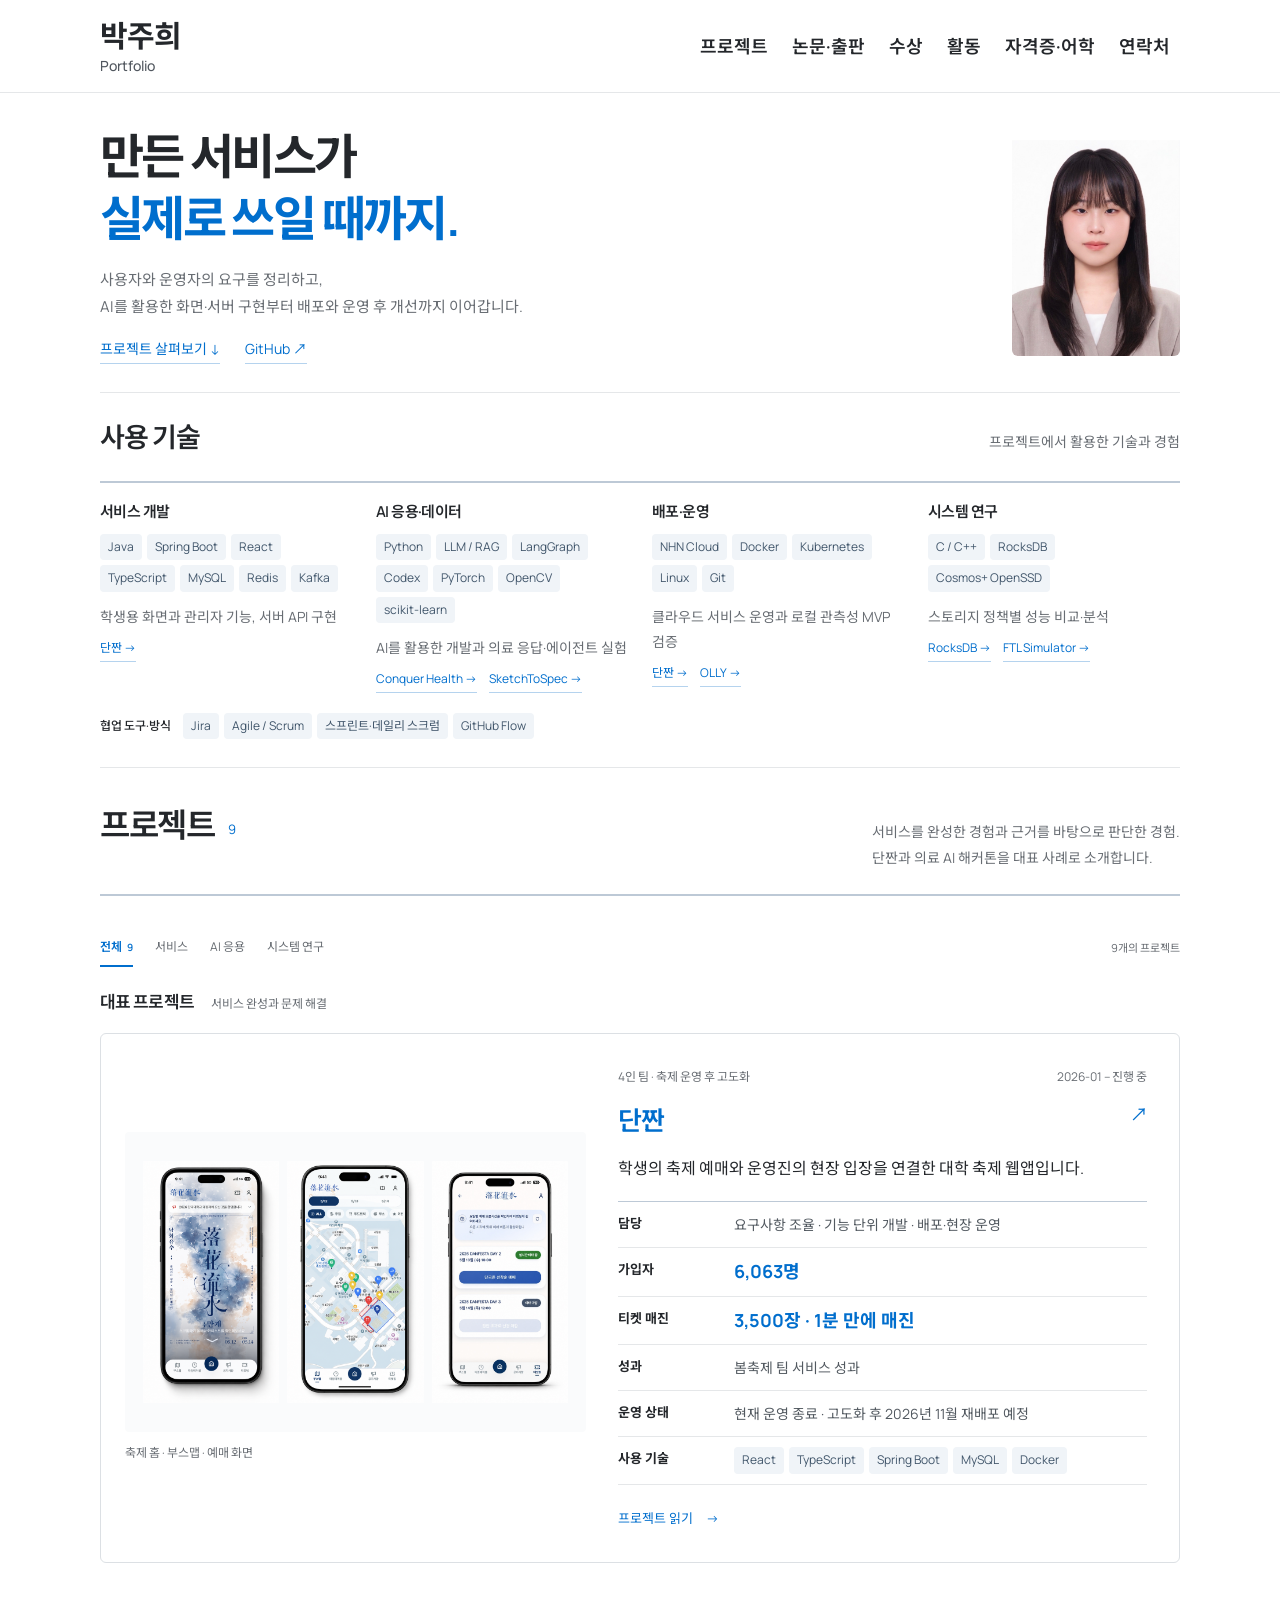
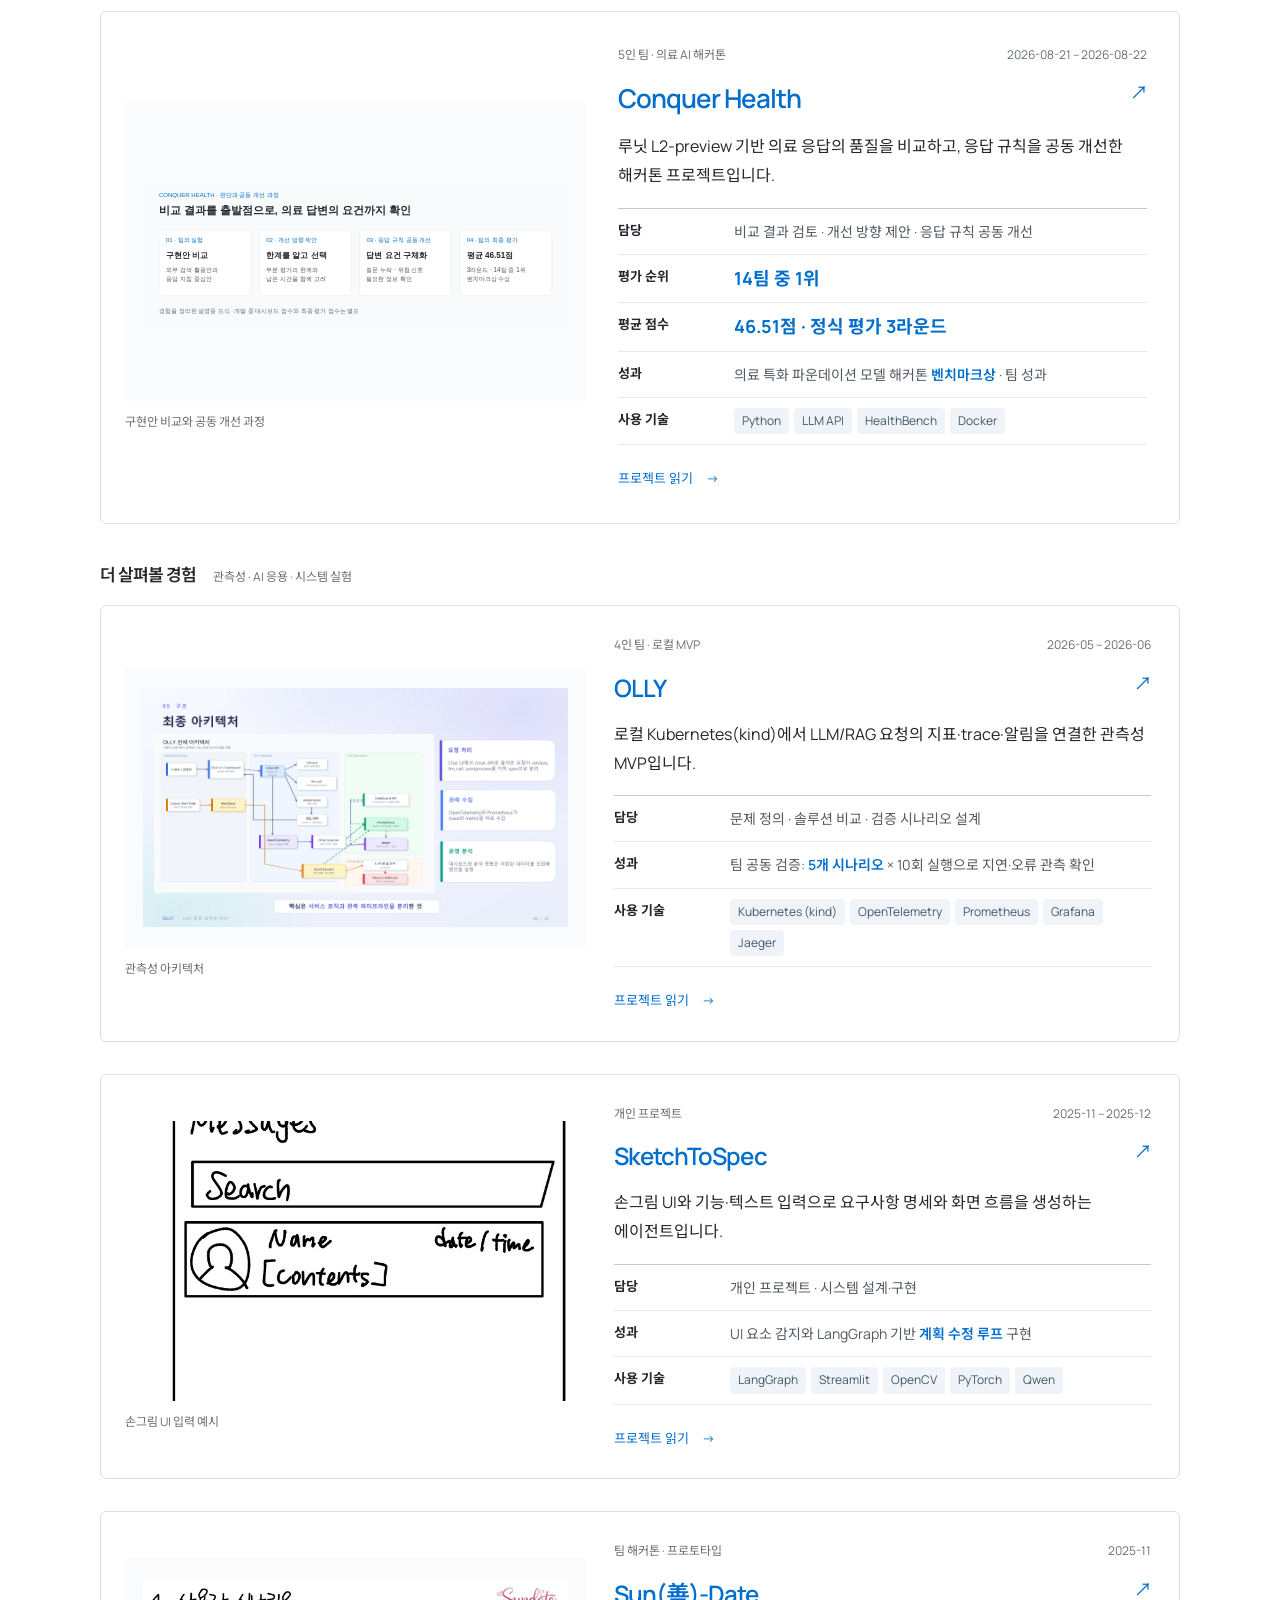
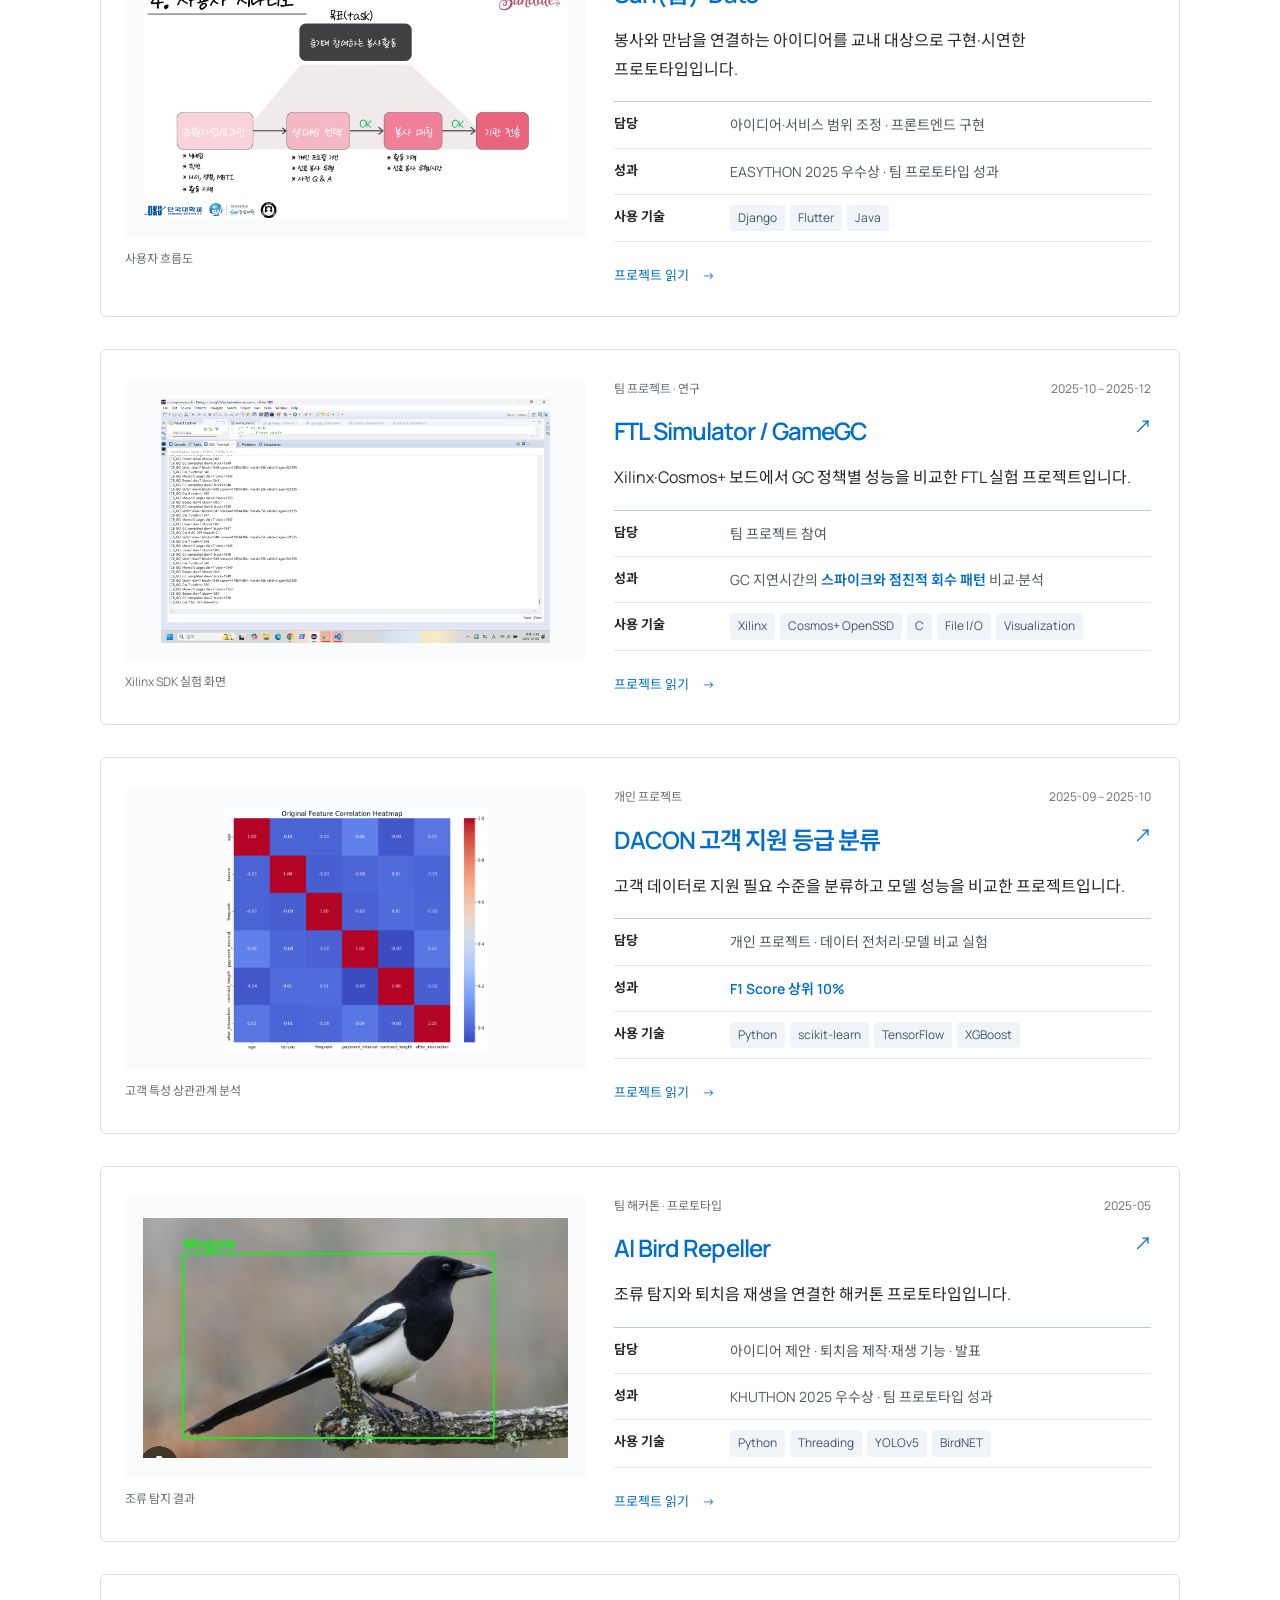
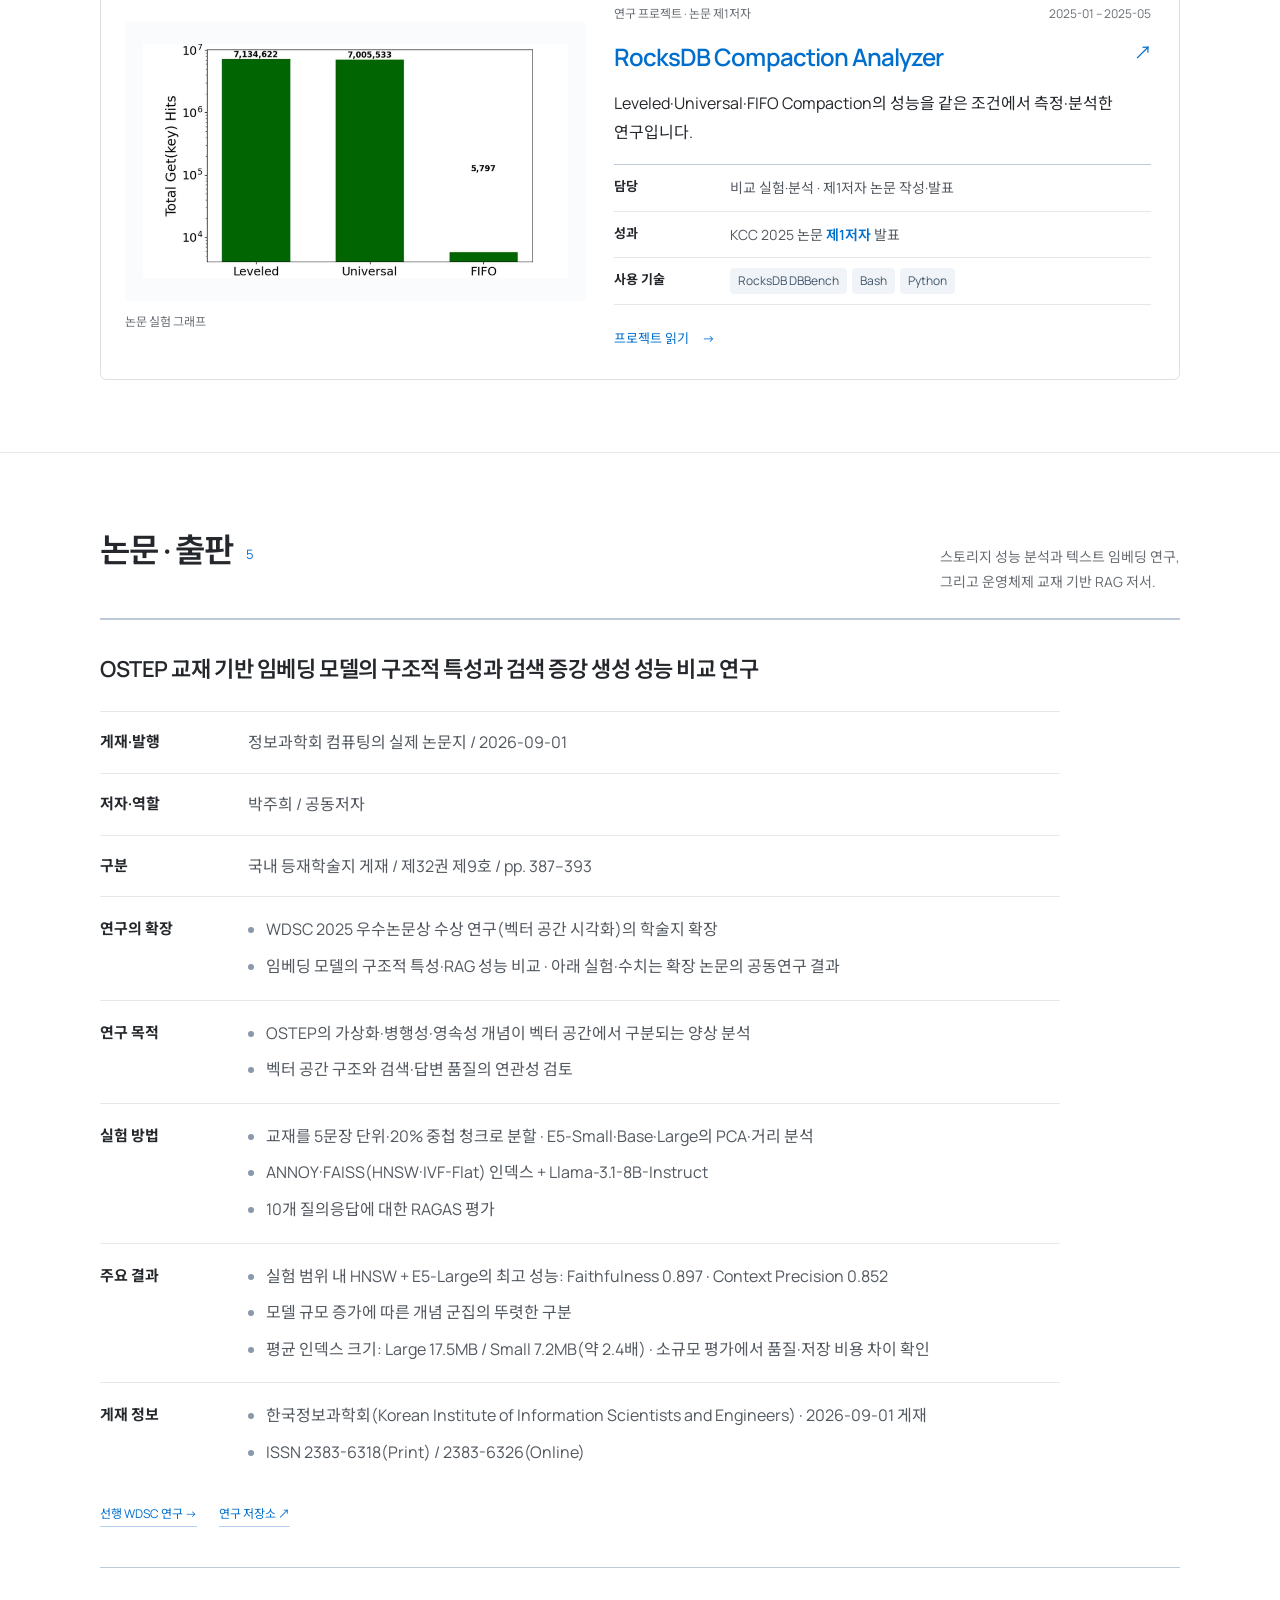
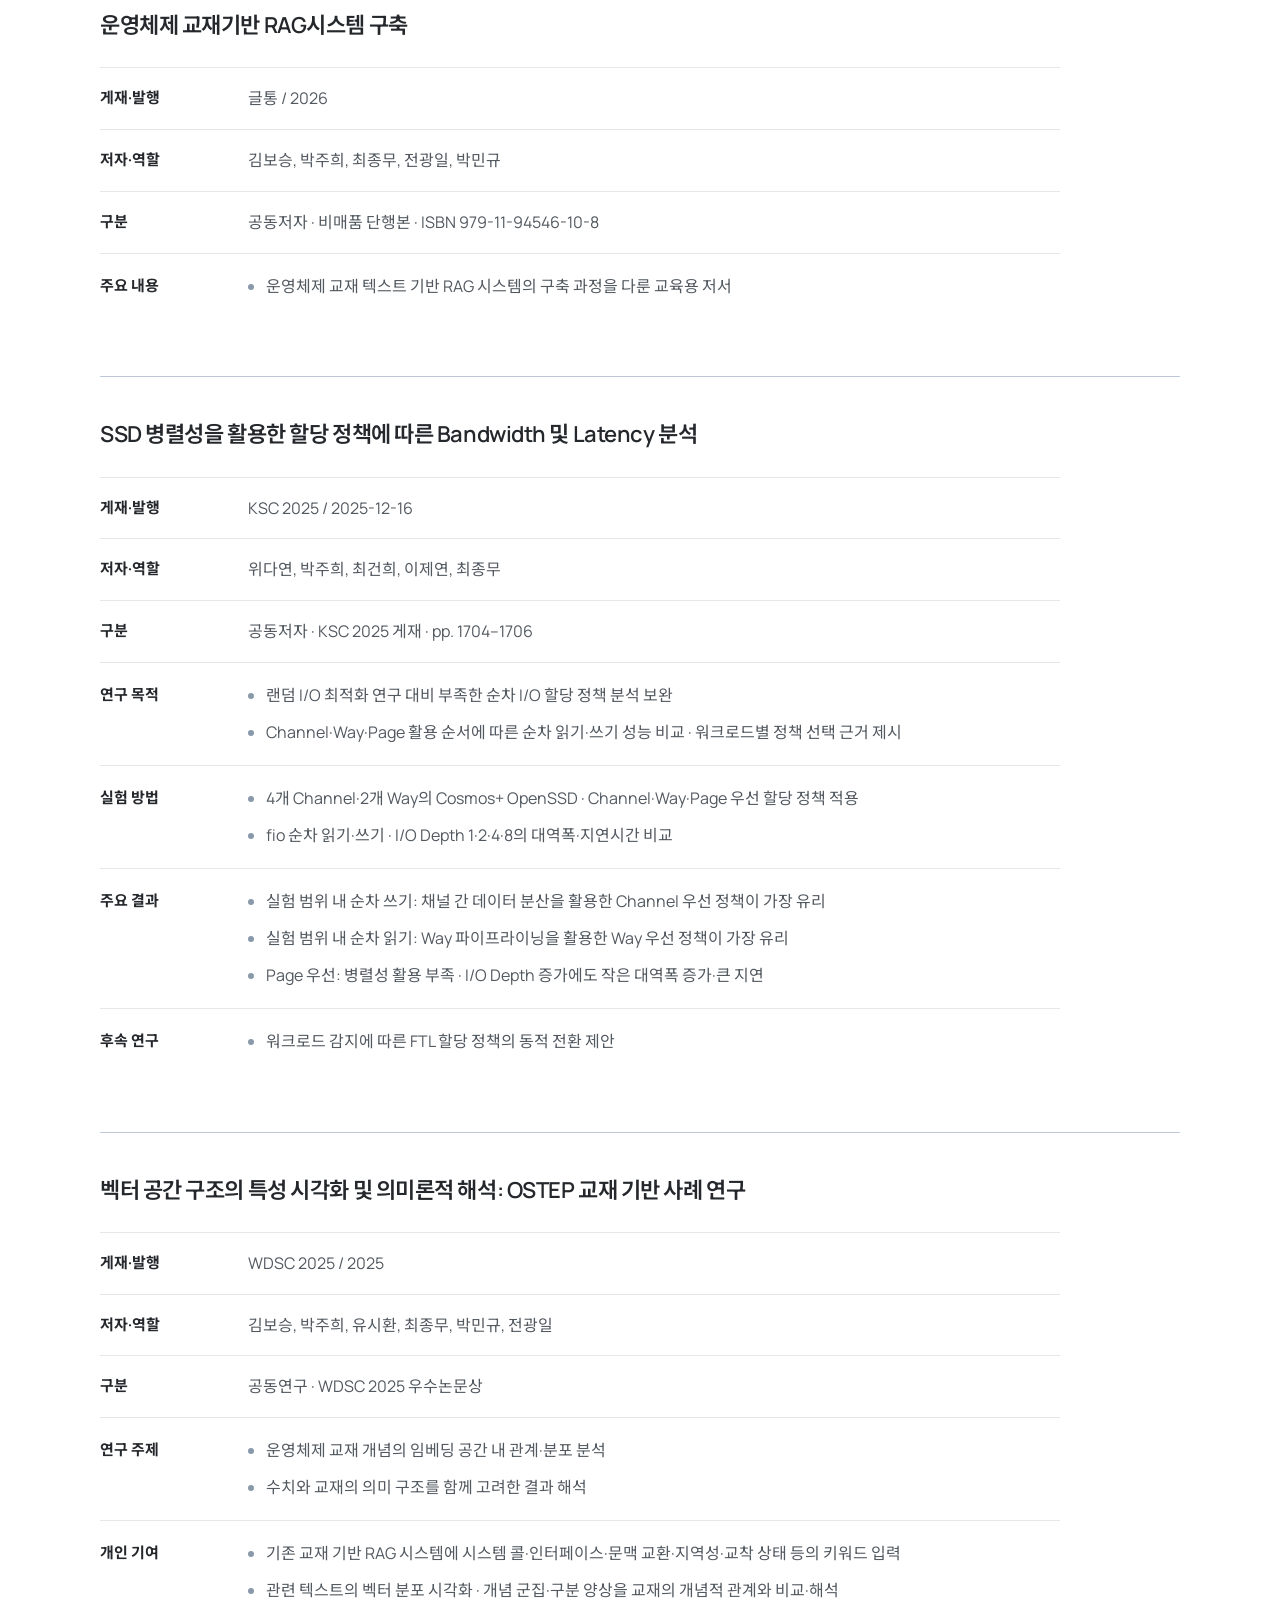
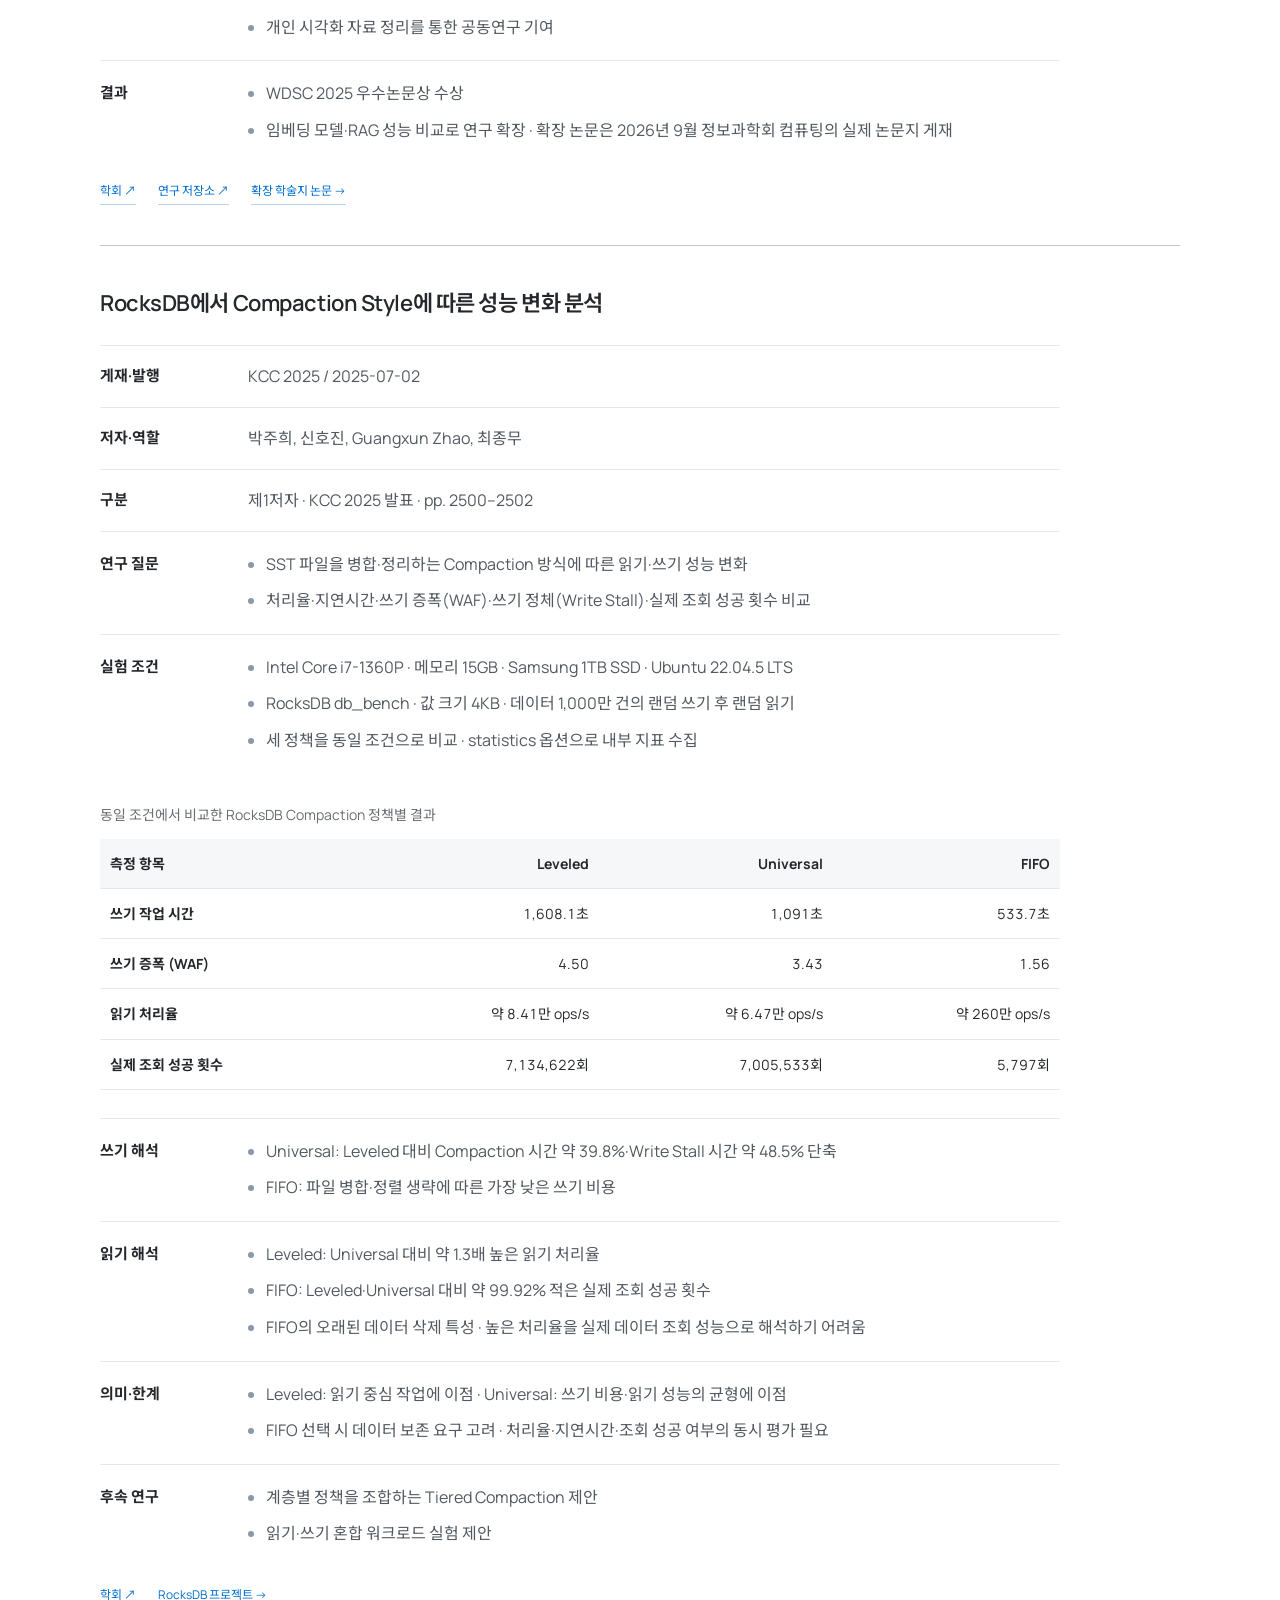
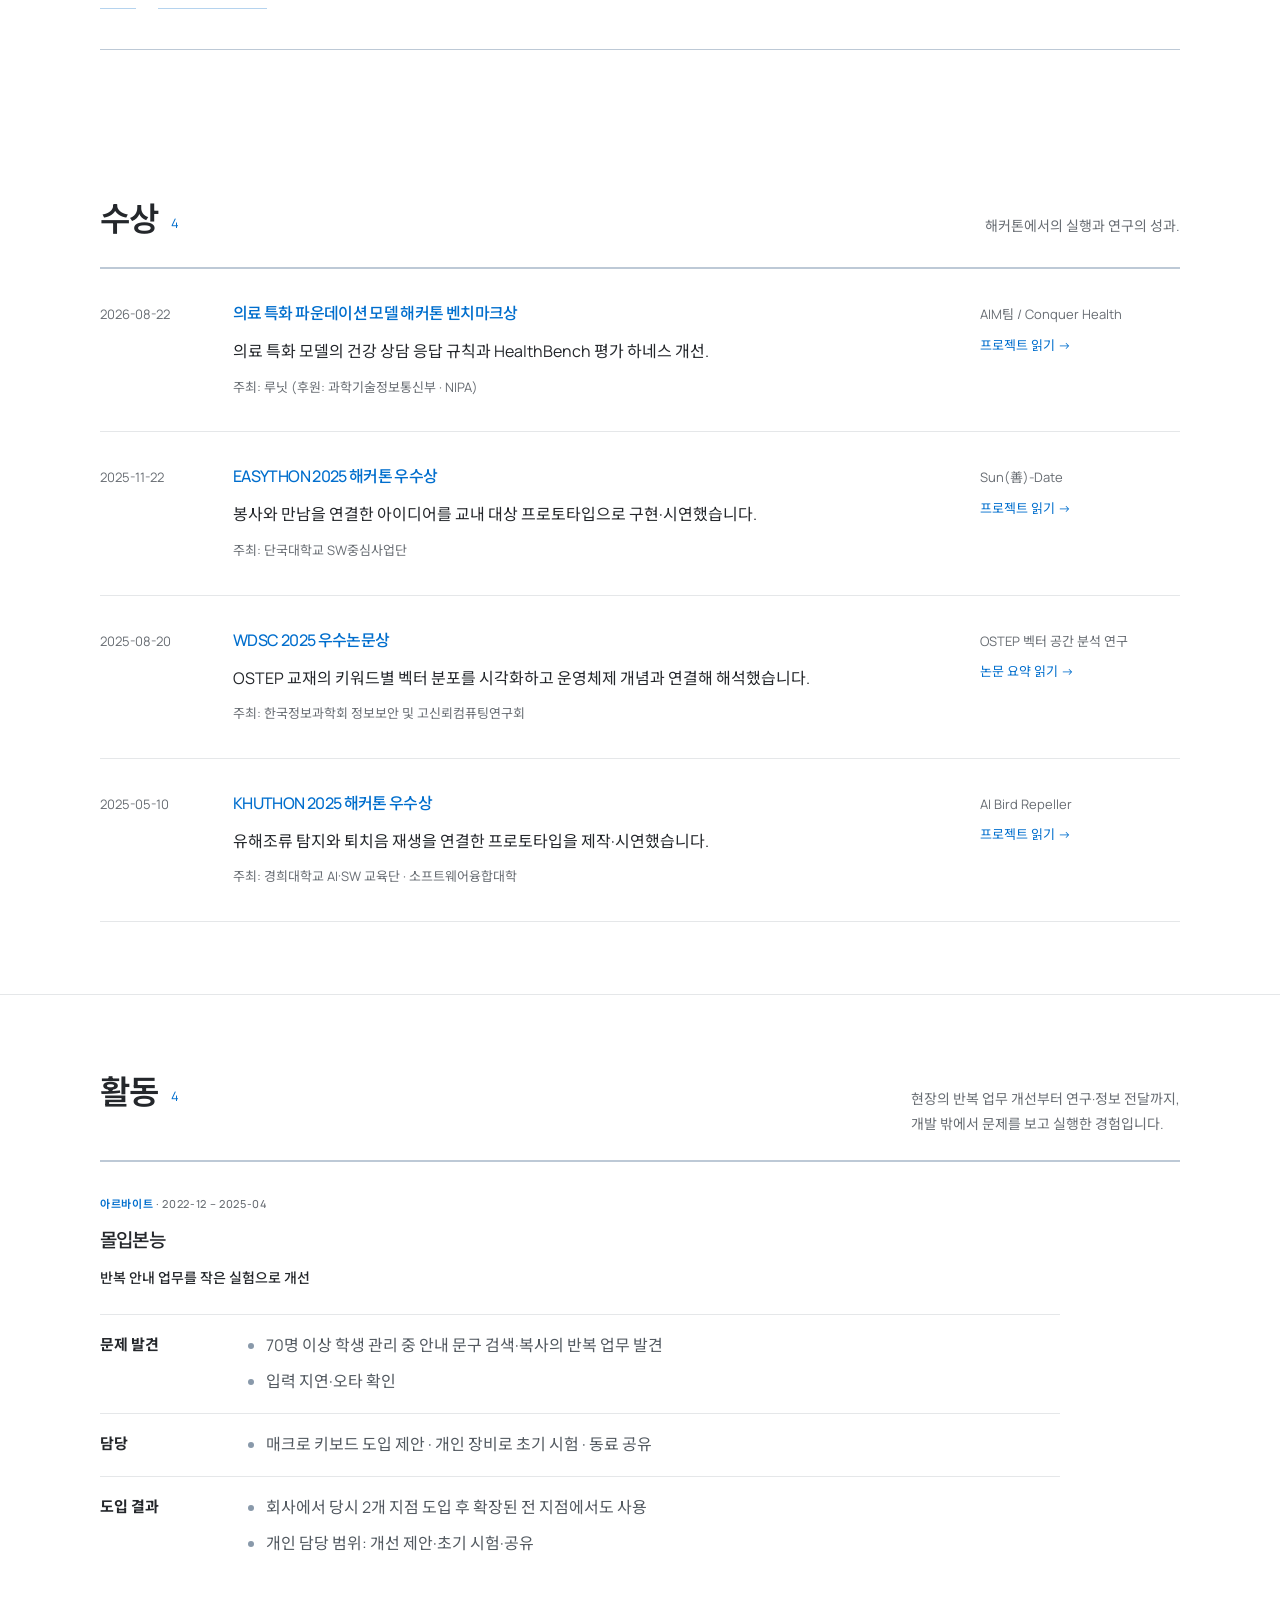
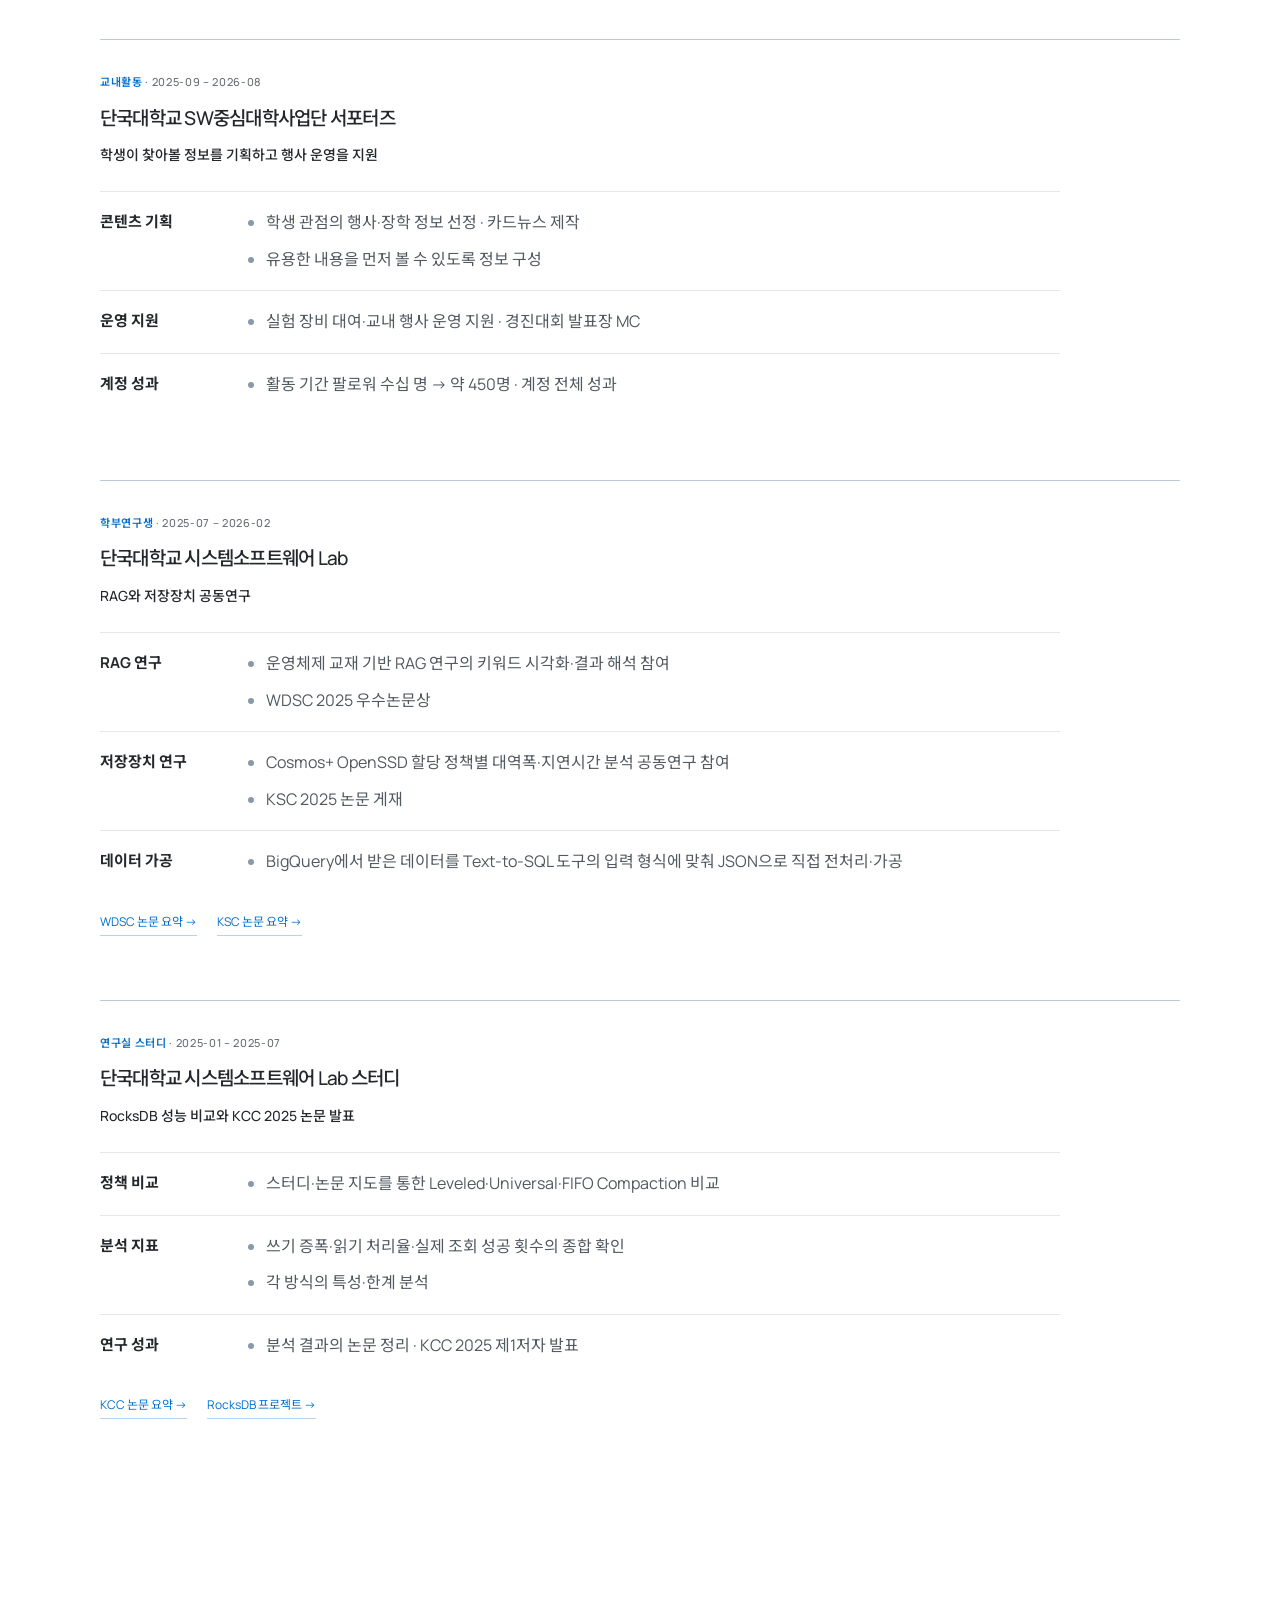
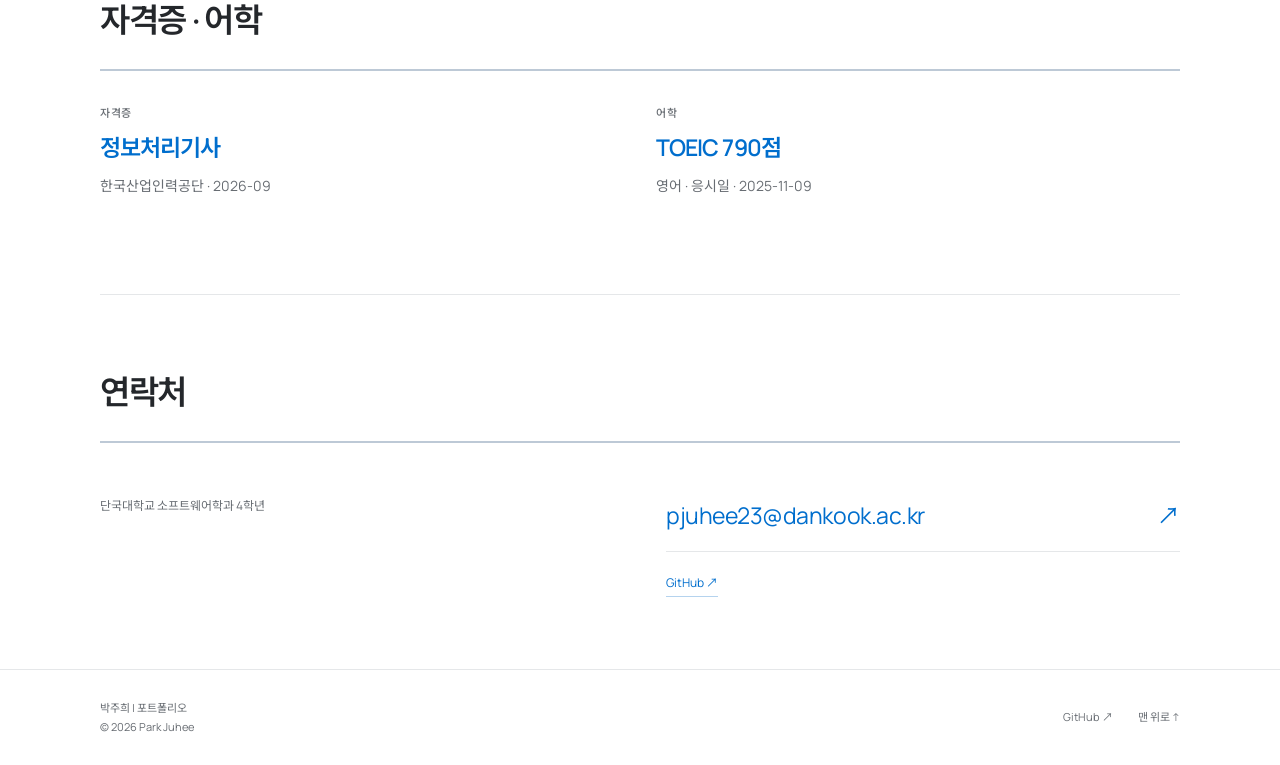
==== commit a3f773e2: "Present project research and activity details as concise labeled lists" ====
--- a/index.html
+++ b/index.html
@@ -5,7 +5,7 @@
 <link rel="canonical" href="https://juhee0223.github.io/juhee-portfolio/"><link rel="icon" href="assets/favicon.svg" type="image/svg+xml">
 <link rel="preconnect" href="https://fonts.googleapis.com"><link rel="preconnect" href="https://fonts.gstatic.com" crossorigin>
 <link href="https://fonts.googleapis.com/css2?family=Manrope:wght@400;500;600;700;800&family=Noto+Sans+KR:wght@400;500;600;700;800&display=swap" rel="stylesheet">
-<link rel="stylesheet" href="styles.css?v=edfb3a04fd"><script src="site.js?v=be35f996ac" defer></script></head>
+<link rel="stylesheet" href="styles.css?v=a8ce697806"><script src="site.js?v=be35f996ac" defer></script></head>
 <body><a class="skip-link" href="#main">본문으로 바로가기</a>
 <header class="site-header"><div class="nav-wrap"><a class="brand" href="index.html" aria-label="박주희 포트폴리오 홈"><span>박주희</span><small>Portfolio</small></a>
 <button class="menu-toggle" type="button" aria-expanded="false" aria-controls="site-nav">메뉴 <span aria-hidden="true">☰</span></button>
@@ -14,9 +14,9 @@
 <section class="hero container"><img class="hero-portrait" src="assets/juhee-portrait.jpg" alt="박주희 프로필 사진" width="1169" height="1712" fetchpriority="high"><h1>만든 서비스가<br><span class="accent-text">실제로 쓰일 때까지.</span></h1><p class="hero-description">사용자와 운영자의 요구를 정리하고,<br>AI를 활용한 화면·서버 구현부터 배포와 운영 후 개선까지 이어갑니다.</p><div class="hero-actions"><a class="text-link" href="#projects">프로젝트 살펴보기 ↓</a><a class="text-link" href="https://github.com/juhee0223" target="_blank" rel="noopener noreferrer">GitHub ↗</a></div></section>
 <section id="skills" class="skills-section container" aria-labelledby="skills-title"><div class="section-heading"><h2 id="skills-title">사용 기술</h2><p>프로젝트에서 활용한 기술과 경험</p></div><div class="skill-grid"><article class="skill-group"><h3>서비스 개발</h3><div class="tech-tags"><span>Java</span><span>Spring Boot</span><span>React</span><span>TypeScript</span><span>MySQL</span><span>Redis</span><span>Kafka</span></div><p>학생용 화면과 관리자 기능, 서버 API 구현</p><div class="skill-links"><a class="text-link" href="projects/danzzan.html">단짠 <span aria-hidden="true">→</span></a></div></article><article class="skill-group"><h3>AI 응용·데이터</h3><div class="tech-tags"><span>Python</span><span>LLM / RAG</span><span>LangGraph</span><span>Codex</span><span>PyTorch</span><span>OpenCV</span><span>scikit-learn</span></div><p>AI를 활용한 개발과 의료 응답·에이전트 실험</p><div class="skill-links"><a class="text-link" href="projects/conquer-health.html">Conquer Health <span aria-hidden="true">→</span></a><a class="text-link" href="projects/sketch-to-spec.html">SketchToSpec <span aria-hidden="true">→</span></a></div></article><article class="skill-group"><h3>배포·운영</h3><div class="tech-tags"><span>NHN Cloud</span><span>Docker</span><span>Kubernetes</span><span>Linux</span><span>Git</span></div><p>클라우드 서비스 운영과 로컬 관측성 MVP 검증</p><div class="skill-links"><a class="text-link" href="projects/danzzan.html">단짠 <span aria-hidden="true">→</span></a><a class="text-link" href="projects/olly.html">OLLY <span aria-hidden="true">→</span></a></div></article><article class="skill-group"><h3>시스템 연구</h3><div class="tech-tags"><span>C / C++</span><span>RocksDB</span><span>Cosmos+ OpenSSD</span></div><p>스토리지 정책별 성능 비교·분석</p><div class="skill-links"><a class="text-link" href="projects/rocksdb.html">RocksDB <span aria-hidden="true">→</span></a><a class="text-link" href="projects/gamegc.html">FTL Simulator <span aria-hidden="true">→</span></a></div></article></div><div class="skills-collaboration"><strong>협업 도구·방식</strong><div class="tech-tags"><span>Jira</span><span>Agile / Scrum</span><span>스프린트·데일리 스크럼</span><span>GitHub Flow</span></div></div></section>
 <section id="projects" class="section container"><div class="section-heading"><div><h2>프로젝트 <span class="section-count">9</span></h2></div><p>서비스를 완성한 경험과 근거를 바탕으로 판단한 경험.<br>단짠과 의료 AI 해커톤을 대표 사례로 소개합니다.</p></div><div class="filter-row"><div class="filters" role="group" aria-label="프로젝트 분야 필터"><button type="button" data-filter="all" class="active" aria-pressed="true">전체 <span>9</span></button><button type="button" data-filter="service" aria-pressed="false">서비스</button><button type="button" data-filter="ai" aria-pressed="false">AI 응용</button><button type="button" data-filter="systems" aria-pressed="false">시스템 연구</button></div><p class="project-count" role="status" aria-live="polite">9개의 프로젝트</p></div><div class="project-group"><h3 class="project-group-title">대표 프로젝트 <span>서비스 완성과 문제 해결</span></h3><div class="project-grid featured-grid"><article class="project-card featured-card" data-category="service"><a class="card-body" href="projects/danzzan.html" aria-labelledby="project-danzzan"><div class="card-media-wrap"><div class="card-media screen-strip"><img src="assets/danzzan-user-home.png" alt="단짠 축제 홈 화면의 포스터와 주요 메뉴" width="941" height="1672" loading="lazy" decoding="async"><img src="assets/danzzan-user-boothmap.png" alt="단짠의 날짜 및 유형별 부스 위치 지도" width="941" height="1672" loading="lazy" decoding="async"><img src="assets/danzzan-ticketing.png" alt="단짠의 날짜별 예매 상태와 예매 버튼 화면" width="941" height="1672" loading="lazy" decoding="async"></div><p class="card-media-label">축제 홈 · 부스맵 · 예매 화면</p></div><div class="card-copy"><div class="card-meta"><span>4인 팀 · 축제 운영 후 고도화</span><span>2026-01 – 진행 중</span></div><h3 id="project-danzzan">단짠<span aria-hidden="true">↗</span></h3><p class="card-subtitle">학생의 축제 예매와 운영진의 현장 입장을 연결한 대학 축제 웹앱입니다.</p><dl class="info-list card-facts"><div class="info-row"><dt>담당</dt><dd>요구사항 조율 · 기능 단위 개발 · 배포·현장 운영</dd></div><div class="info-row"><dt>가입자</dt><dd><strong class="metric-value">6,063명</strong></dd></div><div class="info-row"><dt>티켓 매진</dt><dd><strong class="metric-value">3,500장 · 1분 만에 매진</strong></dd></div><div class="info-row"><dt>성과</dt><dd>봄축제 팀 서비스 성과</dd></div><div class="info-row"><dt>운영 상태</dt><dd>현재 운영 종료 · 고도화 후 2026년 11월 재배포 예정</dd></div><div class="info-row"><dt>사용 기술</dt><dd><div class="tech-tags"><span>React</span><span>TypeScript</span><span>Spring Boot</span><span>MySQL</span><span>Docker</span></div></dd></div></dl><span class="card-cta">프로젝트 읽기 <span aria-hidden="true">→</span></span></div></a></article><article class="project-card featured-card" data-category="ai"><a class="card-body" href="projects/conquer-health.html" aria-labelledby="project-conquer-health"><div class="card-media-wrap"><div class="card-media "><img src="assets/conquer-decision-flow.svg" alt="구현안 비교, 부분 평가 한계 검토, 응답 규칙 공동 개선, 최종 평가로 이어지는 과정" width="1200" height="420" loading="lazy" decoding="async"></div><p class="card-media-label">구현안 비교와 공동 개선 과정</p></div><div class="card-copy"><div class="card-meta"><span>5인 팀 · 의료 AI 해커톤</span><span>2026-08-21 – 2026-08-22</span></div><h3 id="project-conquer-health">Conquer Health<span aria-hidden="true">↗</span></h3><p class="card-subtitle">루닛 L2-preview 기반 의료 응답의 품질을 비교하고, 응답 규칙을 공동 개선한 해커톤 프로젝트입니다.</p><dl class="info-list card-facts"><div class="info-row"><dt>담당</dt><dd>비교 결과 검토 · 개선 방향 제안 · 응답 규칙 공동 개선</dd></div><div class="info-row"><dt>평가 순위</dt><dd><strong class="metric-value">14팀 중 1위</strong></dd></div><div class="info-row"><dt>평균 점수</dt><dd><strong class="metric-value">46.51점 · 정식 평가 3라운드</strong></dd></div><div class="info-row"><dt>성과</dt><dd>의료 특화 파운데이션 모델 해커톤 <strong class="detail-highlight">벤치마크상</strong> · 팀 성과</dd></div><div class="info-row"><dt>사용 기술</dt><dd><div class="tech-tags"><span>Python</span><span>LLM API</span><span>HealthBench</span><span>Docker</span></div></dd></div></dl><span class="card-cta">프로젝트 읽기 <span aria-hidden="true">→</span></span></div></a></article></div></div><div class="project-group"><h3 class="project-group-title">더 살펴볼 경험 <span>관측성 · AI 응용 · 시스템 실험</span></h3><div class="project-grid supporting-grid"><article class="project-card supporting-card" data-category="systems"><a class="card-body" href="projects/olly.html" aria-labelledby="project-olly"><div class="card-media-wrap"><div class="card-media "><img src="assets/olly-architecture.png" alt="Chat UI부터 OpenTelemetry·Prometheus·Jaeger·Discord 알림으로 이어지는 OLLY 구조도" width="1920" height="1080" loading="lazy" decoding="async"></div><p class="card-media-label">관측성 아키텍처</p></div><div class="card-copy"><div class="card-meta"><span>4인 팀 · 로컬 MVP</span><span>2026-05 – 2026-06</span></div><h3 id="project-olly">OLLY<span aria-hidden="true">↗</span></h3><p class="card-subtitle">로컬 Kubernetes(kind)에서 LLM/RAG 요청의 지표·trace·알림을 연결한 관측성 MVP입니다.</p><dl class="info-list card-facts"><div class="info-row"><dt>담당</dt><dd>문제 정의 · 솔루션 비교 · 검증 시나리오 설계</dd></div><div class="info-row"><dt>성과</dt><dd>팀 공동 검증: <strong class="detail-highlight">5개 시나리오</strong> × 10회 실행으로 지연·오류 관측 확인</dd></div><div class="info-row"><dt>사용 기술</dt><dd><div class="tech-tags"><span>Kubernetes (kind)</span><span>OpenTelemetry</span><span>Prometheus</span><span>Grafana</span><span>Jaeger</span></div></dd></div></dl><span class="card-cta">프로젝트 읽기 <span aria-hidden="true">→</span></span></div></a></article><article class="project-card supporting-card" data-category="ai"><a class="card-body" href="projects/sketch-to-spec.html" aria-labelledby="project-sketch-to-spec"><div class="card-media-wrap"><div class="card-media sketch-detail"><img src="assets/sketch-input-example.jpg" alt="SketchToSpec 저장소의 손그림 메시지 화면 입력 예시" width="745" height="1168" loading="lazy" decoding="async"></div><p class="card-media-label">손그림 UI 입력 예시</p></div><div class="card-copy"><div class="card-meta"><span>개인 프로젝트</span><span>2025-11 – 2025-12</span></div><h3 id="project-sketch-to-spec">SketchToSpec<span aria-hidden="true">↗</span></h3><p class="card-subtitle">손그림 UI와 기능·텍스트 입력으로 요구사항 명세와 화면 흐름을 생성하는 에이전트입니다.</p><dl class="info-list card-facts"><div class="info-row"><dt>담당</dt><dd>개인 프로젝트 · 시스템 설계·구현</dd></div><div class="info-row"><dt>성과</dt><dd>UI 요소 감지와 LangGraph 기반 <strong class="detail-highlight">계획 수정 루프</strong> 구현</dd></div><div class="info-row"><dt>사용 기술</dt><dd><div class="tech-tags"><span>LangGraph</span><span>Streamlit</span><span>OpenCV</span><span>PyTorch</span><span>Qwen</span></div></dd></div></dl><span class="card-cta">프로젝트 읽기 <span aria-hidden="true">→</span></span></div></a></article><article class="project-card supporting-card" data-category="service"><a class="card-body" href="projects/sun-date.html" aria-labelledby="project-sun-date"><div class="card-media-wrap"><div class="card-media "><img src="assets/sundate-user-flow.png" alt="가입·상대방 선택·봉사 매칭·기관 전송으로 이어지는 Sun-Date 시나리오" width="1440" height="810" loading="lazy" decoding="async"></div><p class="card-media-label">사용자 흐름도</p></div><div class="card-copy"><div class="card-meta"><span>팀 해커톤 · 프로토타입</span><span>2025-11</span></div><h3 id="project-sun-date">Sun(善)-Date<span aria-hidden="true">↗</span></h3><p class="card-subtitle">봉사와 만남을 연결하는 아이디어를 교내 대상으로 구현·시연한 프로토타입입니다.</p><dl class="info-list card-facts"><div class="info-row"><dt>담당</dt><dd>아이디어·서비스 범위 조정 · 프론트엔드 구현</dd></div><div class="info-row"><dt>성과</dt><dd>EASYTHON 2025 우수상 · 팀 프로토타입 성과</dd></div><div class="info-row"><dt>사용 기술</dt><dd><div class="tech-tags"><span>Django</span><span>Flutter</span><span>Java</span></div></dd></div></dl><span class="card-cta">프로젝트 읽기 <span aria-hidden="true">→</span></span></div></a></article><article class="project-card supporting-card" data-category="systems"><a class="card-body" href="projects/gamegc.html" aria-labelledby="project-gamegc"><div class="card-media-wrap"><div class="card-media "><img src="assets/gamegc-xilinx-console.png" alt="Xilinx SDK에서 Cost-Benefit GC의 victim 선택과 erase 로그를 확인하는 COSMOS+ 실험 화면" width="2876" height="1800" loading="lazy" decoding="async"></div><p class="card-media-label">Xilinx SDK 실험 화면</p></div><div class="card-copy"><div class="card-meta"><span>팀 프로젝트 · 연구</span><span>2025-10 – 2025-12</span></div><h3 id="project-gamegc">FTL Simulator / GameGC<span aria-hidden="true">↗</span></h3><p class="card-subtitle">Xilinx·Cosmos+ 보드에서 GC 정책별 성능을 비교한 FTL 실험 프로젝트입니다.</p><dl class="info-list card-facts"><div class="info-row"><dt>담당</dt><dd>팀 프로젝트 참여</dd></div><div class="info-row"><dt>성과</dt><dd>GC 지연시간의 <strong class="detail-highlight">스파이크와 점진적 회수 패턴</strong> 비교·분석</dd></div><div class="info-row"><dt>사용 기술</dt><dd><div class="tech-tags"><span>Xilinx</span><span>Cosmos+ OpenSSD</span><span>C</span><span>File I/O</span><span>Visualization</span></div></dd></div></dl><span class="card-cta">프로젝트 읽기 <span aria-hidden="true">→</span></span></div></a></article><article class="project-card supporting-card" data-category="ai"><a class="card-body" href="projects/dacon.html" aria-labelledby="project-dacon"><div class="card-media-wrap"><div class="card-media "><img src="assets/dacon-feature-heatmap.png" alt="나이·이용 기간·결제 간격 등 원본 고객 특성 간 상관계수 히트맵" width="2714" height="2519" loading="lazy" decoding="async"></div><p class="card-media-label">고객 특성 상관관계 분석</p></div><div class="card-copy"><div class="card-meta"><span>개인 프로젝트</span><span>2025-09 – 2025-10</span></div><h3 id="project-dacon">DACON 고객 지원 등급 분류<span aria-hidden="true">↗</span></h3><p class="card-subtitle">고객 데이터로 지원 필요 수준을 분류하고 모델 성능을 비교한 프로젝트입니다.</p><dl class="info-list card-facts"><div class="info-row"><dt>담당</dt><dd>개인 프로젝트 · 데이터 전처리·모델 비교 실험</dd></div><div class="info-row"><dt>성과</dt><dd><strong class="detail-highlight">F1 Score</strong> <strong class="detail-highlight">상위 10%</strong></dd></div><div class="info-row"><dt>사용 기술</dt><dd><div class="tech-tags"><span>Python</span><span>scikit-learn</span><span>TensorFlow</span><span>XGBoost</span></div></dd></div></dl><span class="card-cta">프로젝트 읽기 <span aria-hidden="true">→</span></span></div></a></article><article class="project-card supporting-card" data-category="ai"><a class="card-body" href="projects/bird-repeller.html" aria-labelledby="project-bird-repeller"><div class="card-media-wrap"><div class="card-media "><img src="assets/bird-detection.jpg" alt="테스트 이미지에서 Magpie로 분류된 까치와 탐지 bounding box" width="792" height="448" loading="lazy" decoding="async"></div><p class="card-media-label">조류 탐지 결과</p></div><div class="card-copy"><div class="card-meta"><span>팀 해커톤 · 프로토타입</span><span>2025-05</span></div><h3 id="project-bird-repeller">AI Bird Repeller<span aria-hidden="true">↗</span></h3><p class="card-subtitle">조류 탐지와 퇴치음 재생을 연결한 해커톤 프로토타입입니다.</p><dl class="info-list card-facts"><div class="info-row"><dt>담당</dt><dd>아이디어 제안 · 퇴치음 제작·재생 기능 · 발표</dd></div><div class="info-row"><dt>성과</dt><dd>KHUTHON 2025 우수상 · 팀 프로토타입 성과</dd></div><div class="info-row"><dt>사용 기술</dt><dd><div class="tech-tags"><span>Python</span><span>Threading</span><span>YOLOv5</span><span>BirdNET</span></div></dd></div></dl><span class="card-cta">프로젝트 읽기 <span aria-hidden="true">→</span></span></div></a></article><article class="project-card supporting-card" data-category="systems"><a class="card-body" href="projects/rocksdb.html" aria-labelledby="project-rocksdb"><div class="card-media-wrap"><div class="card-media "><img src="assets/rocksdb-read-hits.jpg" alt="Leveled·Universal·FIFO 정책별 Get key 조회 성공 횟수를 비교한 로그 축 그래프" width="1564" height="863" loading="lazy" decoding="async"></div><p class="card-media-label">논문 실험 그래프</p></div><div class="card-copy"><div class="card-meta"><span>연구 프로젝트 · 논문 제1저자</span><span>2025-01 – 2025-05</span></div><h3 id="project-rocksdb">RocksDB Compaction Analyzer<span aria-hidden="true">↗</span></h3><p class="card-subtitle">Leveled·Universal·FIFO Compaction의 성능을 같은 조건에서 측정·분석한 연구입니다.</p><dl class="info-list card-facts"><div class="info-row"><dt>담당</dt><dd>비교 실험·분석 · 제1저자 논문 작성·발표</dd></div><div class="info-row"><dt>성과</dt><dd>KCC 2025 논문 <strong class="detail-highlight">제1저자</strong> 발표</dd></div><div class="info-row"><dt>사용 기술</dt><dd><div class="tech-tags"><span>RocksDB DBBench</span><span>Bash</span><span>Python</span></div></dd></div></dl><span class="card-cta">프로젝트 읽기 <span aria-hidden="true">→</span></span></div></a></article></div></div></section>
-<section id="research" class="section research-section"><div class="container"><div class="section-heading"><div><h2>논문 · 출판 <span class="section-count">5</span></h2></div><p>스토리지 성능 분석과 텍스트 임베딩 연구,<br>그리고 운영체제 교재 기반 RAG 저서.</p></div><div class="publication-list"><article class="publication" id="publication-journal"><div class="pub-main"><div class="eyebrow">정보과학회 컴퓨팅의 실제 논문지 / 2026-09-01</div><h3>OSTEP 교재 기반 임베딩 모델의 구조적 특성과 검색 증강 생성 성능 비교 연구</h3><p class="pub-authors">박주희 / 공동저자</p><div class="pub-abstract"><div class="pub-abstract-row"><h4>연구의 확장</h4><p>WDSC 2025에서 우수논문상을 받은 벡터 공간 시각화 연구를 확장해, 임베딩 모델의 구조적 특성과 RAG 성능을 비교한 학술지 논문입니다. 아래 실험과 수치는 확장 논문의 공동연구 결과입니다.</p></div><div class="pub-abstract-row"><h4>연구 목적</h4><p>OSTEP의 가상화·병행성·영속성 개념이 벡터 공간에서 구분되는지, 이 구조가 검색과 답변 품질에 어떻게 연결되는지 살폈습니다.</p></div><div class="pub-abstract-row"><h4>실험 방법</h4><p>교재를 5문장 단위·20% 중첩 청크로 나누고 E5-Small·Base·Large를 PCA와 거리 분석으로 비교했습니다. ANNOY·FAISS(HNSW·IVF-Flat) 인덱스와 Llama-3.1-8B-Instruct를 조합해 10개 질의응답을 RAGAS로 평가했습니다.</p></div><div class="pub-abstract-row"><h4>주요 결과</h4><p>실험 범위에서 HNSW + E5-Large가 Faithfulness 0.897, Context Precision 0.852로 가장 높았습니다. 모델 규모가 커질수록 개념 군집이 뚜렷했지만, Large의 평균 인덱스 크기는 17.5MB로 Small(7.2MB)의 약 2.4배였습니다. 소규모 평가에서 품질과 저장 비용의 차이를 확인했습니다.</p></div><div class="pub-abstract-row"><h4>게재 정보</h4><p>한국정보과학회(Korean Institute of Information Scientists and Engineers), 2026-09-01 게재. ISSN 2383-6318(Print) / 2383-6326(Online).</p></div></div><div class="pub-links"><a class="text-link" href="#publication-wdsc">선행 WDSC 연구 <span aria-hidden="true">→</span></a><a class="text-link" href="https://github.com/DKU-StarLab/OSTEP_RAG" target="_blank" rel="noopener noreferrer">연구 저장소 <span aria-hidden="true">↗</span></a></div></div><span class="pub-distinction">국내 등재학술지 게재 / 제32권 제9호 / pp. 387–393</span></article><article class="publication" id="publication-rag-book"><div class="pub-main"><div class="eyebrow">글통 / 2026</div><h3>운영체제 교재기반 RAG시스템 구축</h3><p class="pub-authors">김보승, 박주희, 최종무, 전광일, 박민규</p><p>운영체제 교재 텍스트를 바탕으로 RAG 시스템을 구축하는 과정을 다룬 교육용 저서입니다.</p><div class="pub-links"></div></div><span class="pub-distinction">공동저자 · 비매품 단행본 · ISBN 979-11-94546-10-8</span></article><article class="publication" id="publication-ksc"><div class="pub-main"><div class="eyebrow">KSC 2025 / 2025-12-16</div><h3>SSD 병렬성을 활용한 할당 정책에 따른 Bandwidth 및 Latency 분석</h3><p class="pub-authors">위다연, 박주희, 최건희, 이제연, 최종무</p><div class="pub-abstract"><div class="pub-abstract-row"><h4>연구 목적</h4><p>랜덤 I/O 중심의 최적화 연구에 비해 순차 I/O에서의 할당 정책 분석이 부족하다는 문제에서 출발했습니다. SSD 내부의 Channel·Way·Page를 활용하는 순서에 따라 순차 읽기·쓰기 성능이 어떻게 달라지는지 비교해 워크로드별 선택 근거를 제시했습니다.</p></div><div class="pub-abstract-row"><h4>실험 방법</h4><p>4개 Channel·2개 Way의 Cosmos+ OpenSSD에 Channel·Way·Page 우선 할당 정책을 적용했습니다. fio로 순차 읽기·쓰기를 수행하고 I/O Depth 1·2·4·8에서 대역폭과 지연시간을 비교했습니다.</p></div><div class="pub-abstract-row"><h4>주요 결과</h4><p>실험 범위에서 순차 쓰기는 채널 간 데이터 분산을 활용한 Channel 우선, 순차 읽기는 Way 파이프라이닝을 활용한 Way 우선 정책이 가장 유리했습니다. Page 우선은 병렬성을 충분히 활용하지 못해 I/O Depth가 높아져도 대역폭 증가가 작고 지연이 커졌습니다. 워크로드를 감지해 FTL에서 정책을 동적으로 전환하는 방법을 후속 연구로 제안했습니다.</p></div></div><div class="pub-links"></div></div><span class="pub-distinction">공동저자 · KSC 2025 게재 · pp. 1704–1706</span></article><article class="publication" id="publication-wdsc"><div class="pub-main"><div class="eyebrow">WDSC 2025 / 2025</div><h3>벡터 공간 구조의 특성 시각화 및 의미론적 해석: OSTEP 교재 기반 사례 연구</h3><p class="pub-authors">김보승, 박주희, 유시환, 최종무, 박민규, 전광일</p><div class="pub-abstract"><div class="pub-abstract-row"><h4>연구 주제</h4><p>운영체제 교재의 개념이 임베딩 공간에 어떤 관계와 분포로 나타나는지 살폈습니다. 수치뿐 아니라 교재의 의미 구조와 연결해 결과를 해석하는 연구입니다.</p></div><div class="pub-abstract-row"><h4>개인 기여</h4><p>기존 교재 기반 RAG 시스템에 시스템 콜과 인터페이스, 문맥 교환, 지역성, 교착 상태 등의 키워드를 입력해 관련 텍스트의 벡터 분포를 시각화했습니다. 개념이 모이거나 구분되는 양상을 교재의 개념적 관계와 비교해 해석하고, 개인 시각화 자료로 정리해 공동연구에 기여했습니다.</p></div><div class="pub-abstract-row"><h4>결과</h4><p>WDSC 2025 우수논문상을 받았습니다. 이후 임베딩 모델과 RAG 성능 비교로 연구를 확장했으며, 확장 논문은 2026년 9월 정보과학회 컴퓨팅의 실제 논문지에 게재되었습니다.</p></div></div><div class="pub-links"><a class="text-link" href="https://sites.google.com/view/wdsc2025/" target="_blank" rel="noopener noreferrer">학회 <span aria-hidden="true">↗</span></a><a class="text-link" href="https://github.com/DKU-StarLab/OSTEP_RAG" target="_blank" rel="noopener noreferrer">연구 저장소 <span aria-hidden="true">↗</span></a><a class="text-link" href="#publication-journal">확장 학술지 논문 <span aria-hidden="true">→</span></a></div></div><span class="pub-distinction">공동연구 · WDSC 2025 우수논문상</span></article><article class="publication" id="publication-kcc"><div class="pub-main"><div class="eyebrow">KCC 2025 / 2025-07-02</div><h3>RocksDB에서 Compaction Style에 따른 성능 변화 분석</h3><p class="pub-authors">박주희, 신호진, Guangxun Zhao, 최종무</p><div class="pub-abstract"><div class="pub-abstract-row"><h4>연구 질문</h4><p>SST 파일을 병합·정리하는 Compaction 방식은 읽기·쓰기 성능에 어떤 영향을 주는가? 처리율·지연시간과 함께 쓰기 증폭(WAF), 쓰기 정체(Write Stall), 실제 조회 성공 횟수를 비교했습니다.</p></div><div class="pub-abstract-row"><h4>실험 조건</h4><p>Intel Core i7-1360P · 메모리 15GB · Samsung 1TB SSD · Ubuntu 22.04.5 LTS. RocksDB db_bench로 값 크기 4KB의 데이터 1,000만 건을 랜덤 쓰기한 뒤 랜덤 읽기를 수행했습니다. 세 정책은 동일 조건으로 비교하고, statistics 옵션으로 내부 지표를 수집했습니다.</p></div><div class="research-table-wrap" tabindex="0" role="region" aria-label="동일 조건에서 비교한 RocksDB Compaction 정책별 결과"><table class="research-table"><caption>동일 조건에서 비교한 RocksDB Compaction 정책별 결과</caption><thead><tr><th scope="col">측정 항목</th><th scope="col">Leveled</th><th scope="col">Universal</th><th scope="col">FIFO</th></tr></thead><tbody><tr><th scope="row">쓰기 작업 시간</th><td>1,608.1초</td><td>1,091초</td><td>533.7초</td></tr><tr><th scope="row">쓰기 증폭 (WAF)</th><td>4.50</td><td>3.43</td><td>1.56</td></tr><tr><th scope="row">읽기 처리율</th><td>약 8.41만 ops/s</td><td>약 6.47만 ops/s</td><td>약 260만 ops/s</td></tr><tr><th scope="row">실제 조회 성공 횟수</th><td>7,134,622회</td><td>7,005,533회</td><td>5,797회</td></tr></tbody></table></div><div class="pub-abstract-row"><h4>쓰기 해석</h4><p>Universal은 Leveled보다 Compaction 시간이 약 39.8%, Write Stall 시간이 약 48.5% 짧았습니다. FIFO는 파일 병합·정렬을 하지 않아 쓰기 비용이 가장 낮았습니다.</p></div><div class="pub-abstract-row"><h4>읽기 해석</h4><p>Leveled의 읽기 처리율은 Universal보다 약 1.3배 높았습니다. FIFO의 실제 조회 성공 횟수는 Leveled·Universal보다 약 99.92% 적었습니다. 오래된 데이터를 삭제하는 FIFO에서는 높은 처리율을 실제 데이터 조회 성능으로 해석하기 어려웠습니다.</p></div><div class="pub-abstract-row"><h4>의미·한계</h4><p>읽기 중심 작업에서는 Leveled, 쓰기 비용과 읽기 성능의 균형에서는 Universal의 이점을 확인했습니다. FIFO는 데이터 보존 요구까지 고려해야 하며, 처리율·지연시간과 조회 성공 여부를 함께 평가해야 합니다.</p></div><div class="pub-abstract-row"><h4>후속 연구</h4><p>계층별 정책을 조합하는 Tiered Compaction과 읽기·쓰기 혼합 워크로드 실험을 제안했습니다.</p></div></div><div class="pub-links"><a class="text-link" href="https://www.kiise.or.kr/conference/kcc/2025/" target="_blank" rel="noopener noreferrer">학회 <span aria-hidden="true">↗</span></a><a class="text-link" href="projects/rocksdb.html">RocksDB 프로젝트 <span aria-hidden="true">→</span></a></div></div><span class="pub-distinction">제1저자 · KCC 2025 발표 · pp. 2500–2502</span></article></div></div></section>
+<section id="research" class="section research-section"><div class="container"><div class="section-heading"><div><h2>논문 · 출판 <span class="section-count">5</span></h2></div><p>스토리지 성능 분석과 텍스트 임베딩 연구,<br>그리고 운영체제 교재 기반 RAG 저서.</p></div><div class="publication-list"><article class="publication" id="publication-journal"><div class="pub-main"><h3>OSTEP 교재 기반 임베딩 모델의 구조적 특성과 검색 증강 생성 성능 비교 연구</h3><dl class="info-list publication-meta"><div class="info-row"><dt>게재·발행</dt><dd>정보과학회 컴퓨팅의 실제 논문지 / 2026-09-01</dd></div><div class="info-row"><dt>저자·역할</dt><dd>박주희 / 공동저자</dd></div><div class="info-row"><dt>구분</dt><dd>국내 등재학술지 게재 / 제32권 제9호 / pp. 387–393</dd></div></dl><div class="pub-abstract"><div class="pub-abstract-row"><h4>연구의 확장</h4><ul class="phrase-list"><li>WDSC 2025 우수논문상 수상 연구(벡터 공간 시각화)의 학술지 확장</li><li>임베딩 모델의 구조적 특성·RAG 성능 비교 · 아래 실험·수치는 확장 논문의 공동연구 결과</li></ul></div><div class="pub-abstract-row"><h4>연구 목적</h4><ul class="phrase-list"><li>OSTEP의 가상화·병행성·영속성 개념이 벡터 공간에서 구분되는 양상 분석</li><li>벡터 공간 구조와 검색·답변 품질의 연관성 검토</li></ul></div><div class="pub-abstract-row"><h4>실험 방법</h4><ul class="phrase-list"><li>교재를 5문장 단위·20% 중첩 청크로 분할 · E5-Small·Base·Large의 PCA·거리 분석</li><li>ANNOY·FAISS(HNSW·IVF-Flat) 인덱스 + Llama-3.1-8B-Instruct</li><li>10개 질의응답에 대한 RAGAS 평가</li></ul></div><div class="pub-abstract-row"><h4>주요 결과</h4><ul class="phrase-list"><li>실험 범위 내 HNSW + E5-Large의 최고 성능: Faithfulness 0.897 · Context Precision 0.852</li><li>모델 규모 증가에 따른 개념 군집의 뚜렷한 구분</li><li>평균 인덱스 크기: Large 17.5MB / Small 7.2MB(약 2.4배) · 소규모 평가에서 품질·저장 비용 차이 확인</li></ul></div><div class="pub-abstract-row"><h4>게재 정보</h4><ul class="phrase-list"><li>한국정보과학회(Korean Institute of Information Scientists and Engineers) · 2026-09-01 게재</li><li>ISSN 2383-6318(Print) / 2383-6326(Online)</li></ul></div></div><div class="pub-links"><a class="text-link" href="#publication-wdsc">선행 WDSC 연구 <span aria-hidden="true">→</span></a><a class="text-link" href="https://github.com/DKU-StarLab/OSTEP_RAG" target="_blank" rel="noopener noreferrer">연구 저장소 <span aria-hidden="true">↗</span></a></div></div></article><article class="publication" id="publication-rag-book"><div class="pub-main"><h3>운영체제 교재기반 RAG시스템 구축</h3><dl class="info-list publication-meta"><div class="info-row"><dt>게재·발행</dt><dd>글통 / 2026</dd></div><div class="info-row"><dt>저자·역할</dt><dd>김보승, 박주희, 최종무, 전광일, 박민규</dd></div><div class="info-row"><dt>구분</dt><dd>공동저자 · 비매품 단행본 · ISBN 979-11-94546-10-8</dd></div></dl><div class="pub-abstract"><div class="pub-abstract-row"><h4>주요 내용</h4><ul class="phrase-list"><li>운영체제 교재 텍스트 기반 RAG 시스템의 구축 과정을 다룬 교육용 저서</li></ul></div></div><div class="pub-links"></div></div></article><article class="publication" id="publication-ksc"><div class="pub-main"><h3>SSD 병렬성을 활용한 할당 정책에 따른 Bandwidth 및 Latency 분석</h3><dl class="info-list publication-meta"><div class="info-row"><dt>게재·발행</dt><dd>KSC 2025 / 2025-12-16</dd></div><div class="info-row"><dt>저자·역할</dt><dd>위다연, 박주희, 최건희, 이제연, 최종무</dd></div><div class="info-row"><dt>구분</dt><dd>공동저자 · KSC 2025 게재 · pp. 1704–1706</dd></div></dl><div class="pub-abstract"><div class="pub-abstract-row"><h4>연구 목적</h4><ul class="phrase-list"><li>랜덤 I/O 최적화 연구 대비 부족한 순차 I/O 할당 정책 분석 보완</li><li>Channel·Way·Page 활용 순서에 따른 순차 읽기·쓰기 성능 비교 · 워크로드별 정책 선택 근거 제시</li></ul></div><div class="pub-abstract-row"><h4>실험 방법</h4><ul class="phrase-list"><li>4개 Channel·2개 Way의 Cosmos+ OpenSSD · Channel·Way·Page 우선 할당 정책 적용</li><li>fio 순차 읽기·쓰기 · I/O Depth 1·2·4·8의 대역폭·지연시간 비교</li></ul></div><div class="pub-abstract-row"><h4>주요 결과</h4><ul class="phrase-list"><li>실험 범위 내 순차 쓰기: 채널 간 데이터 분산을 활용한 Channel 우선 정책이 가장 유리</li><li>실험 범위 내 순차 읽기: Way 파이프라이닝을 활용한 Way 우선 정책이 가장 유리</li><li>Page 우선: 병렬성 활용 부족 · I/O Depth 증가에도 작은 대역폭 증가·큰 지연</li></ul></div><div class="pub-abstract-row"><h4>후속 연구</h4><ul class="phrase-list"><li>워크로드 감지에 따른 FTL 할당 정책의 동적 전환 제안</li></ul></div></div><div class="pub-links"></div></div></article><article class="publication" id="publication-wdsc"><div class="pub-main"><h3>벡터 공간 구조의 특성 시각화 및 의미론적 해석: OSTEP 교재 기반 사례 연구</h3><dl class="info-list publication-meta"><div class="info-row"><dt>게재·발행</dt><dd>WDSC 2025 / 2025</dd></div><div class="info-row"><dt>저자·역할</dt><dd>김보승, 박주희, 유시환, 최종무, 박민규, 전광일</dd></div><div class="info-row"><dt>구분</dt><dd>공동연구 · WDSC 2025 우수논문상</dd></div></dl><div class="pub-abstract"><div class="pub-abstract-row"><h4>연구 주제</h4><ul class="phrase-list"><li>운영체제 교재 개념의 임베딩 공간 내 관계·분포 분석</li><li>수치와 교재의 의미 구조를 함께 고려한 결과 해석</li></ul></div><div class="pub-abstract-row"><h4>개인 기여</h4><ul class="phrase-list"><li>기존 교재 기반 RAG 시스템에 시스템 콜·인터페이스·문맥 교환·지역성·교착 상태 등의 키워드 입력</li><li>관련 텍스트의 벡터 분포 시각화 · 개념 군집·구분 양상을 교재의 개념적 관계와 비교·해석</li><li>개인 시각화 자료 정리를 통한 공동연구 기여</li></ul></div><div class="pub-abstract-row"><h4>결과</h4><ul class="phrase-list"><li>WDSC 2025 우수논문상 수상</li><li>임베딩 모델·RAG 성능 비교로 연구 확장 · 확장 논문은 2026년 9월 정보과학회 컴퓨팅의 실제 논문지 게재</li></ul></div></div><div class="pub-links"><a class="text-link" href="https://sites.google.com/view/wdsc2025/" target="_blank" rel="noopener noreferrer">학회 <span aria-hidden="true">↗</span></a><a class="text-link" href="https://github.com/DKU-StarLab/OSTEP_RAG" target="_blank" rel="noopener noreferrer">연구 저장소 <span aria-hidden="true">↗</span></a><a class="text-link" href="#publication-journal">확장 학술지 논문 <span aria-hidden="true">→</span></a></div></div></article><article class="publication" id="publication-kcc"><div class="pub-main"><h3>RocksDB에서 Compaction Style에 따른 성능 변화 분석</h3><dl class="info-list publication-meta"><div class="info-row"><dt>게재·발행</dt><dd>KCC 2025 / 2025-07-02</dd></div><div class="info-row"><dt>저자·역할</dt><dd>박주희, 신호진, Guangxun Zhao, 최종무</dd></div><div class="info-row"><dt>구분</dt><dd>제1저자 · KCC 2025 발표 · pp. 2500–2502</dd></div></dl><div class="pub-abstract"><div class="pub-abstract-row"><h4>연구 질문</h4><ul class="phrase-list"><li>SST 파일을 병합·정리하는 Compaction 방식에 따른 읽기·쓰기 성능 변화</li><li>처리율·지연시간·쓰기 증폭(WAF)·쓰기 정체(Write Stall)·실제 조회 성공 횟수 비교</li></ul></div><div class="pub-abstract-row"><h4>실험 조건</h4><ul class="phrase-list"><li>Intel Core i7-1360P · 메모리 15GB · Samsung 1TB SSD · Ubuntu 22.04.5 LTS</li><li>RocksDB db_bench · 값 크기 4KB · 데이터 1,000만 건의 랜덤 쓰기 후 랜덤 읽기</li><li>세 정책을 동일 조건으로 비교 · statistics 옵션으로 내부 지표 수집</li></ul></div><div class="research-table-wrap" tabindex="0" role="region" aria-label="동일 조건에서 비교한 RocksDB Compaction 정책별 결과"><table class="research-table"><caption>동일 조건에서 비교한 RocksDB Compaction 정책별 결과</caption><thead><tr><th scope="col">측정 항목</th><th scope="col">Leveled</th><th scope="col">Universal</th><th scope="col">FIFO</th></tr></thead><tbody><tr><th scope="row">쓰기 작업 시간</th><td>1,608.1초</td><td>1,091초</td><td>533.7초</td></tr><tr><th scope="row">쓰기 증폭 (WAF)</th><td>4.50</td><td>3.43</td><td>1.56</td></tr><tr><th scope="row">읽기 처리율</th><td>약 8.41만 ops/s</td><td>약 6.47만 ops/s</td><td>약 260만 ops/s</td></tr><tr><th scope="row">실제 조회 성공 횟수</th><td>7,134,622회</td><td>7,005,533회</td><td>5,797회</td></tr></tbody></table></div><div class="pub-abstract-row"><h4>쓰기 해석</h4><ul class="phrase-list"><li>Universal: Leveled 대비 Compaction 시간 약 39.8%·Write Stall 시간 약 48.5% 단축</li><li>FIFO: 파일 병합·정렬 생략에 따른 가장 낮은 쓰기 비용</li></ul></div><div class="pub-abstract-row"><h4>읽기 해석</h4><ul class="phrase-list"><li>Leveled: Universal 대비 약 1.3배 높은 읽기 처리율</li><li>FIFO: Leveled·Universal 대비 약 99.92% 적은 실제 조회 성공 횟수</li><li>FIFO의 오래된 데이터 삭제 특성 · 높은 처리율을 실제 데이터 조회 성능으로 해석하기 어려움</li></ul></div><div class="pub-abstract-row"><h4>의미·한계</h4><ul class="phrase-list"><li>Leveled: 읽기 중심 작업에 이점 · Universal: 쓰기 비용·읽기 성능의 균형에 이점</li><li>FIFO 선택 시 데이터 보존 요구 고려 · 처리율·지연시간·조회 성공 여부의 동시 평가 필요</li></ul></div><div class="pub-abstract-row"><h4>후속 연구</h4><ul class="phrase-list"><li>계층별 정책을 조합하는 Tiered Compaction 제안</li><li>읽기·쓰기 혼합 워크로드 실험 제안</li></ul></div></div><div class="pub-links"><a class="text-link" href="https://www.kiise.or.kr/conference/kcc/2025/" target="_blank" rel="noopener noreferrer">학회 <span aria-hidden="true">↗</span></a><a class="text-link" href="projects/rocksdb.html">RocksDB 프로젝트 <span aria-hidden="true">→</span></a></div></div></article></div></div></section>
 <section id="awards" class="section container"><div class="section-heading"><div><h2>수상 <span class="section-count">4</span></h2></div><p>해커톤에서의 실행과 연구의 성과.</p></div><div class="award-list"><article class="award"><time>2026-08-22</time><div><h3>의료 특화 파운데이션 모델 해커톤 벤치마크상</h3><p class="award-summary">의료 특화 모델의 건강 상담 응답 규칙과 HealthBench 평가 하네스 개선.</p><p class="award-host">주최: 루닛 (후원: 과학기술정보통신부 · NIPA)</p></div><a class="award-project" href="projects/conquer-health.html"><span>AIM팀 / Conquer Health</span><span class="award-cta">프로젝트 읽기 <span aria-hidden="true">→</span></span></a></article><article class="award"><time>2025-11-22</time><div><h3>EASYTHON 2025 해커톤 우수상</h3><p class="award-summary">봉사와 만남을 연결한 아이디어를 교내 대상 프로토타입으로 구현·시연했습니다.</p><p class="award-host">주최: 단국대학교 SW중심사업단</p></div><a class="award-project" href="projects/sun-date.html"><span>Sun(善)-Date</span><span class="award-cta">프로젝트 읽기 <span aria-hidden="true">→</span></span></a></article><article class="award"><time>2025-08-20</time><div><h3>WDSC 2025 우수논문상</h3><p class="award-summary">OSTEP 교재의 키워드별 벡터 분포를 시각화하고 운영체제 개념과 연결해 해석했습니다.</p><p class="award-host">주최: 한국정보과학회 정보보안 및 고신뢰컴퓨팅연구회</p></div><a class="award-project" href="#publication-wdsc"><span>OSTEP 벡터 공간 분석 연구</span><span class="award-cta">논문 요약 읽기 <span aria-hidden="true">→</span></span></a></article><article class="award"><time>2025-05-10</time><div><h3>KHUTHON 2025 해커톤 우수상</h3><p class="award-summary">유해조류 탐지와 퇴치음 재생을 연결한 프로토타입을 제작·시연했습니다.</p><p class="award-host">주최: 경희대학교 AI·SW 교육단 · 소프트웨어융합대학</p></div><a class="award-project" href="projects/bird-repeller.html"><span>AI Bird Repeller</span><span class="award-cta">프로젝트 읽기 <span aria-hidden="true">→</span></span></a></article></div></section>
-<section id="activities" class="section activities-section"><div class="container"><div class="section-heading"><div><h2>활동 <span class="section-count">4</span></h2></div><p>현장의 반복 업무 개선부터 연구·정보 전달까지,<br>개발 밖에서 문제를 보고 실행한 경험입니다.</p></div><div class="activity-grid"><article class="activity"><div class="eyebrow"><span class="activity-role">아르바이트</span> · 2022-12 – 2025-04</div><h3>몰입본능</h3><p class="activity-focus">반복 안내 업무를 작은 실험으로 개선</p><ul><li>70명 이상 학생을 관리하며 안내 문구를 찾아 복사하는 반복 업무의 입력 지연과 오타를 발견했습니다.</li><li>매크로 키보드를 제안하고 개인 장비로 먼저 시험한 뒤 동료들과 공유했습니다.</li><li>회사는 당시 2개 지점에 도입한 뒤 확장된 전 지점에서도 사용했습니다. 담당 범위는 개선 제안과 초기 시험·공유입니다.</li></ul></article><article class="activity"><div class="eyebrow"><span class="activity-role">교내활동</span> · 2025-09 – 2026-08</div><h3>단국대학교 SW중심대학사업단 서포터즈</h3><p class="activity-focus">학생이 찾아볼 정보를 기획하고 행사 운영을 지원</p><ul><li>학생 입장에서 궁금한 행사·장학 정보를 골라 카드뉴스를 제작하고 유용한 내용이 먼저 보이도록 구성했습니다.</li><li>실험 장비 대여와 교내 행사 운영을 지원하고 경진대회 발표장 MC를 맡았습니다.</li><li>활동 기간 계정 팔로워는 수십 명에서 약 450명으로 늘었습니다. 계정 전체의 성과입니다.</li></ul></article><article class="activity"><div class="eyebrow"><span class="activity-role">학부연구생</span> · 2025-07 – 2026-02</div><h3>단국대학교 시스템소프트웨어 Lab</h3><p class="activity-focus">RAG와 저장장치 공동연구</p><ul><li>운영체제 교재 기반 RAG 연구의 키워드 시각화와 결과 해석에 참여 · WDSC 2025 우수논문상</li><li>Cosmos+ OpenSSD의 할당 정책별 대역폭·지연시간 분석 공동연구 참여 · KSC 2025 논문 게재</li><li>BigQuery에서 받은 데이터를 Text-to-SQL 도구의 입력 형식에 맞춰 JSON으로 직접 전처리·가공</li></ul><div class="activity-links"><a class="text-link" href="#publication-wdsc">WDSC 논문 요약 →</a><a class="text-link" href="#publication-ksc">KSC 논문 요약 →</a></div></article><article class="activity"><div class="eyebrow"><span class="activity-role">연구실 스터디</span> · 2025-01 – 2025-07</div><h3>단국대학교 시스템소프트웨어 Lab 스터디</h3><p class="activity-focus">RocksDB 성능 비교와 KCC 2025 논문 발표</p><ul><li>스터디와 논문 지도를 받으며 Leveled·Universal·FIFO Compaction 비교</li><li>쓰기 증폭·읽기 처리율·실제 조회 성공 횟수를 함께 확인해 각 방식의 특성과 한계 분석</li><li>분석 결과를 논문으로 정리하고 KCC 2025에서 제1저자로 발표</li></ul><div class="activity-links"><a class="text-link" href="#publication-kcc">KCC 논문 요약 →</a><a class="text-link" href="projects/rocksdb.html">RocksDB 프로젝트 →</a></div></article></div></div></section>
+<section id="activities" class="section activities-section"><div class="container"><div class="section-heading"><div><h2>활동 <span class="section-count">4</span></h2></div><p>현장의 반복 업무 개선부터 연구·정보 전달까지,<br>개발 밖에서 문제를 보고 실행한 경험입니다.</p></div><div class="activity-grid"><article class="activity"><div class="eyebrow"><span class="activity-role">아르바이트</span> · 2022-12 – 2025-04</div><h3>몰입본능</h3><p class="activity-focus">반복 안내 업무를 작은 실험으로 개선</p><dl class="info-list activity-facts"><div class="info-row"><dt>문제 발견</dt><dd><ul class="phrase-list"><li>70명 이상 학생 관리 중 안내 문구 검색·복사의 반복 업무 발견</li><li>입력 지연·오타 확인</li></ul></dd></div><div class="info-row"><dt>담당</dt><dd><ul class="phrase-list"><li>매크로 키보드 도입 제안 · 개인 장비로 초기 시험 · 동료 공유</li></ul></dd></div><div class="info-row"><dt>도입 결과</dt><dd><ul class="phrase-list"><li>회사에서 당시 2개 지점 도입 후 확장된 전 지점에서도 사용</li><li>개인 담당 범위: 개선 제안·초기 시험·공유</li></ul></dd></div></dl></article><article class="activity"><div class="eyebrow"><span class="activity-role">교내활동</span> · 2025-09 – 2026-08</div><h3>단국대학교 SW중심대학사업단 서포터즈</h3><p class="activity-focus">학생이 찾아볼 정보를 기획하고 행사 운영을 지원</p><dl class="info-list activity-facts"><div class="info-row"><dt>콘텐츠 기획</dt><dd><ul class="phrase-list"><li>학생 관점의 행사·장학 정보 선정 · 카드뉴스 제작</li><li>유용한 내용을 먼저 볼 수 있도록 정보 구성</li></ul></dd></div><div class="info-row"><dt>운영 지원</dt><dd><ul class="phrase-list"><li>실험 장비 대여·교내 행사 운영 지원 · 경진대회 발표장 MC</li></ul></dd></div><div class="info-row"><dt>계정 성과</dt><dd><ul class="phrase-list"><li>활동 기간 팔로워 수십 명 → 약 450명 · 계정 전체 성과</li></ul></dd></div></dl></article><article class="activity"><div class="eyebrow"><span class="activity-role">학부연구생</span> · 2025-07 – 2026-02</div><h3>단국대학교 시스템소프트웨어 Lab</h3><p class="activity-focus">RAG와 저장장치 공동연구</p><dl class="info-list activity-facts"><div class="info-row"><dt>RAG 연구</dt><dd><ul class="phrase-list"><li>운영체제 교재 기반 RAG 연구의 키워드 시각화·결과 해석 참여</li><li>WDSC 2025 우수논문상</li></ul></dd></div><div class="info-row"><dt>저장장치 연구</dt><dd><ul class="phrase-list"><li>Cosmos+ OpenSSD 할당 정책별 대역폭·지연시간 분석 공동연구 참여</li><li>KSC 2025 논문 게재</li></ul></dd></div><div class="info-row"><dt>데이터 가공</dt><dd><ul class="phrase-list"><li>BigQuery에서 받은 데이터를 Text-to-SQL 도구의 입력 형식에 맞춰 JSON으로 직접 전처리·가공</li></ul></dd></div></dl><div class="activity-links"><a class="text-link" href="#publication-wdsc">WDSC 논문 요약 →</a><a class="text-link" href="#publication-ksc">KSC 논문 요약 →</a></div></article><article class="activity"><div class="eyebrow"><span class="activity-role">연구실 스터디</span> · 2025-01 – 2025-07</div><h3>단국대학교 시스템소프트웨어 Lab 스터디</h3><p class="activity-focus">RocksDB 성능 비교와 KCC 2025 논문 발표</p><dl class="info-list activity-facts"><div class="info-row"><dt>정책 비교</dt><dd><ul class="phrase-list"><li>스터디·논문 지도를 통한 Leveled·Universal·FIFO Compaction 비교</li></ul></dd></div><div class="info-row"><dt>분석 지표</dt><dd><ul class="phrase-list"><li>쓰기 증폭·읽기 처리율·실제 조회 성공 횟수의 종합 확인</li><li>각 방식의 특성·한계 분석</li></ul></dd></div><div class="info-row"><dt>연구 성과</dt><dd><ul class="phrase-list"><li>분석 결과의 논문 정리 · KCC 2025 제1저자 발표</li></ul></dd></div></dl><div class="activity-links"><a class="text-link" href="#publication-kcc">KCC 논문 요약 →</a><a class="text-link" href="projects/rocksdb.html">RocksDB 프로젝트 →</a></div></article></div></div></section>
 <section id="credentials" class="section container"><div class="section-heading"><h2>자격증 · 어학</h2></div><div class="credential-grid"><article class="credential"><p class="eyebrow">자격증</p><h3>정보처리기사</h3><p class="credential-detail">한국산업인력공단 · <time>2026-09</time></p></article><article class="credential"><p class="eyebrow">어학</p><h3>TOEIC 790점</h3><p class="credential-detail">영어 · 응시일 · <time>2025-11-09</time></p></article></div></section>
 <section id="contact" class="section container contact-section"><div class="section-heading"><h2>연락처</h2></div><div><p>단국대학교 소프트웨어학과 4학년</p></div><div class="contact-links"><a class="contact-email" href="mailto:pjuhee23@dankook.ac.kr">pjuhee23@dankook.ac.kr <span>↗</span></a><div><a class="text-link" href="https://github.com/juhee0223" target="_blank" rel="noopener noreferrer">GitHub ↗</a></div></div></section></main>
 <footer class="site-footer"><div class="container footer-inner"><p>박주희 | 포트폴리오<br><span>© 2026 Park Juhee</span></p><a href="https://github.com/juhee0223" target="_blank" rel="noopener noreferrer">GitHub ↗</a><a href="#main">맨 위로 ↑</a></div></footer>
--- a/styles.css
+++ b/styles.css
@@ -81,11 +81,11 @@
 .card-cta { display: flex; gap: 13px; align-items: center; font-size: 13px; margin-top: 22px; color: var(--accent); align-self: flex-start; }
 .research-section, .activities-section { border-top: 1px solid var(--line); }
 .publication:first-child, .award:first-child { padding-top: 0; }
-.publication { display: grid; grid-template-columns: minmax(0, 1fr) 190px; gap: 40px; padding: 40px 0; border-bottom: 1px solid var(--section-line); }
+.publication { display: block; padding: 40px 0; border-bottom: 1px solid var(--section-line); }
 .pub-main > .eyebrow { font-size: 13px; margin-bottom: 10px; }
 .pub-main h3 { font-size: 22px; font-weight: 600; line-height: 1.6; letter-spacing: -.02em; }
 .pub-main > p { font-size: 16px; color: var(--muted); line-height: 1.8; margin-top: 14px; }
-.pub-abstract { margin: 28px 0; max-width: 720px; }
+.pub-abstract { margin: 0; }
 .publication:target { border-top: 2px solid var(--accent); }
 .pub-main .pub-authors { font-size: 13px; margin-top: 12px; }
 .pub-distinction { font-size: 13px; color: var(--accent); line-height: 1.8; padding-top: 4px; text-align: right; }
@@ -98,8 +98,8 @@
 .award h3 { font-size: 16px; font-weight: 500; color: var(--accent); }
 .award-summary { font-size: 16px; color: var(--ink); margin-top: 12px; line-height: 1.8; }
 .award-host { font-size: 13px; color: var(--muted); margin-top: 10px; }
-.activity-grid { display: grid; grid-template-columns: 1fr 1fr; gap: 52px; }
-.activity { padding-block: 24px; border-top: 1px solid var(--line); }
+.activity-grid { display: grid; grid-template-columns: minmax(0, 1fr); gap: 32px; }
+.activity { padding-block: 32px; border-top: 1px solid var(--section-line); }
 .activity h3 { font-size: 19px; font-weight: 500; margin-top: 12px; }
 .activity ul { padding-left: 18px; margin-bottom: 0; color: #525960; font-size: 16px; line-height: 1.8; }
 .activity li + li { margin-top: 16px; }
@@ -356,8 +356,8 @@
 .card-copy .card-cta { margin-top: auto; padding-top: 22px; }
 .case-context { font-size: 15px; line-height: 1.85; color: var(--muted); margin-top: 16px; }
 .case-section > div > ul { max-width: 720px; }
-.pub-abstract-row + .pub-abstract-row, .research-table-wrap + .pub-abstract-row { margin-top: 24px; }
-.pub-abstract-row h4 { margin: 0 0 8px; color: var(--accent); font-size: 14px; font-weight: 500; }
+.pub-abstract-row { display: grid; grid-template-columns: 120px minmax(0, 1fr); gap: 28px; padding: 18px 0; border-top: 1px solid var(--line); }
+.pub-abstract-row h4 { margin: 0; color: var(--ink); font-size: 15px; font-weight: 700; }
 .pub-abstract-row p { font-size: 16px; line-height: 1.85; }
 .research-table-wrap { max-width: 100%; overflow-x: auto; margin-block: 28px; }
 .research-table-wrap:focus-visible { outline: 2px solid var(--accent); outline-offset: 3px; }
@@ -455,8 +455,28 @@
 /* Section rules mark the page hierarchy without adding decorative panels. */
 .contact-section > .section-heading { grid-column: 1 / -1; margin-bottom: 0; }
 .contact-section > div > p { margin-top: 0; }
-.activity:nth-child(-n+2), .credential { border-top: 0; padding-top: 0; }
+.activity:first-child, .credential { border-top: 0; padding-top: 0; }
 @media (max-width: 600px) {
   .section-heading { padding-bottom: 18px; }
-  .activity:nth-child(2) { border-top: 1px solid var(--line); padding-top: 24px; }
-}
+
+}
+
+/* Phrase lists retain evidence while keeping each point easy to scan. */
+.phrase-list, .case-section .phrase-list, .info-row .phrase-list, .activity .phrase-list { margin: 0; padding-left: 18px; font-size: inherit; line-height: 1.85; color: #525960; }
+.phrase-list li + li, .case-section .phrase-list li + li, .activity .phrase-list li + li { margin-top: 7px; }
+.phrase-list li::marker { color: #8999aa; }
+.case-paragraph .phrase-list, .pub-abstract-row .phrase-list { font-size: 16px; }
+.pub-main { max-width: 960px; }
+.publication-meta { margin-top: 24px; }
+.publication-meta .info-row, .activity-facts .info-row { grid-template-columns: 120px minmax(0, 1fr); gap: 28px; padding: 16px 0; }
+.publication-meta dt, .activity-facts dt { font-size: 15px; }
+.publication-meta dd, .activity-facts dd { font-size: 16px; }
+.activity-facts { margin-top: 24px; max-width: 960px; }
+@media (max-width: 600px) {
+  .pub-abstract-row { grid-template-columns: 76px minmax(0, 1fr); gap: 14px; padding: 16px 0; }
+  .pub-abstract-row h4 { font-size: 14px; }
+  .publication-meta .info-row, .activity-facts .info-row { grid-template-columns: 76px minmax(0, 1fr); gap: 14px; }
+  .publication-meta dt, .activity-facts dt { font-size: 14px; }
+  .publication-meta dd, .activity-facts dd, .pub-abstract-row .phrase-list, .case-paragraph .phrase-list { font-size: 15px; }
+  .case-paragraph.has-label .phrase-list { margin-top: 8px; }
+}
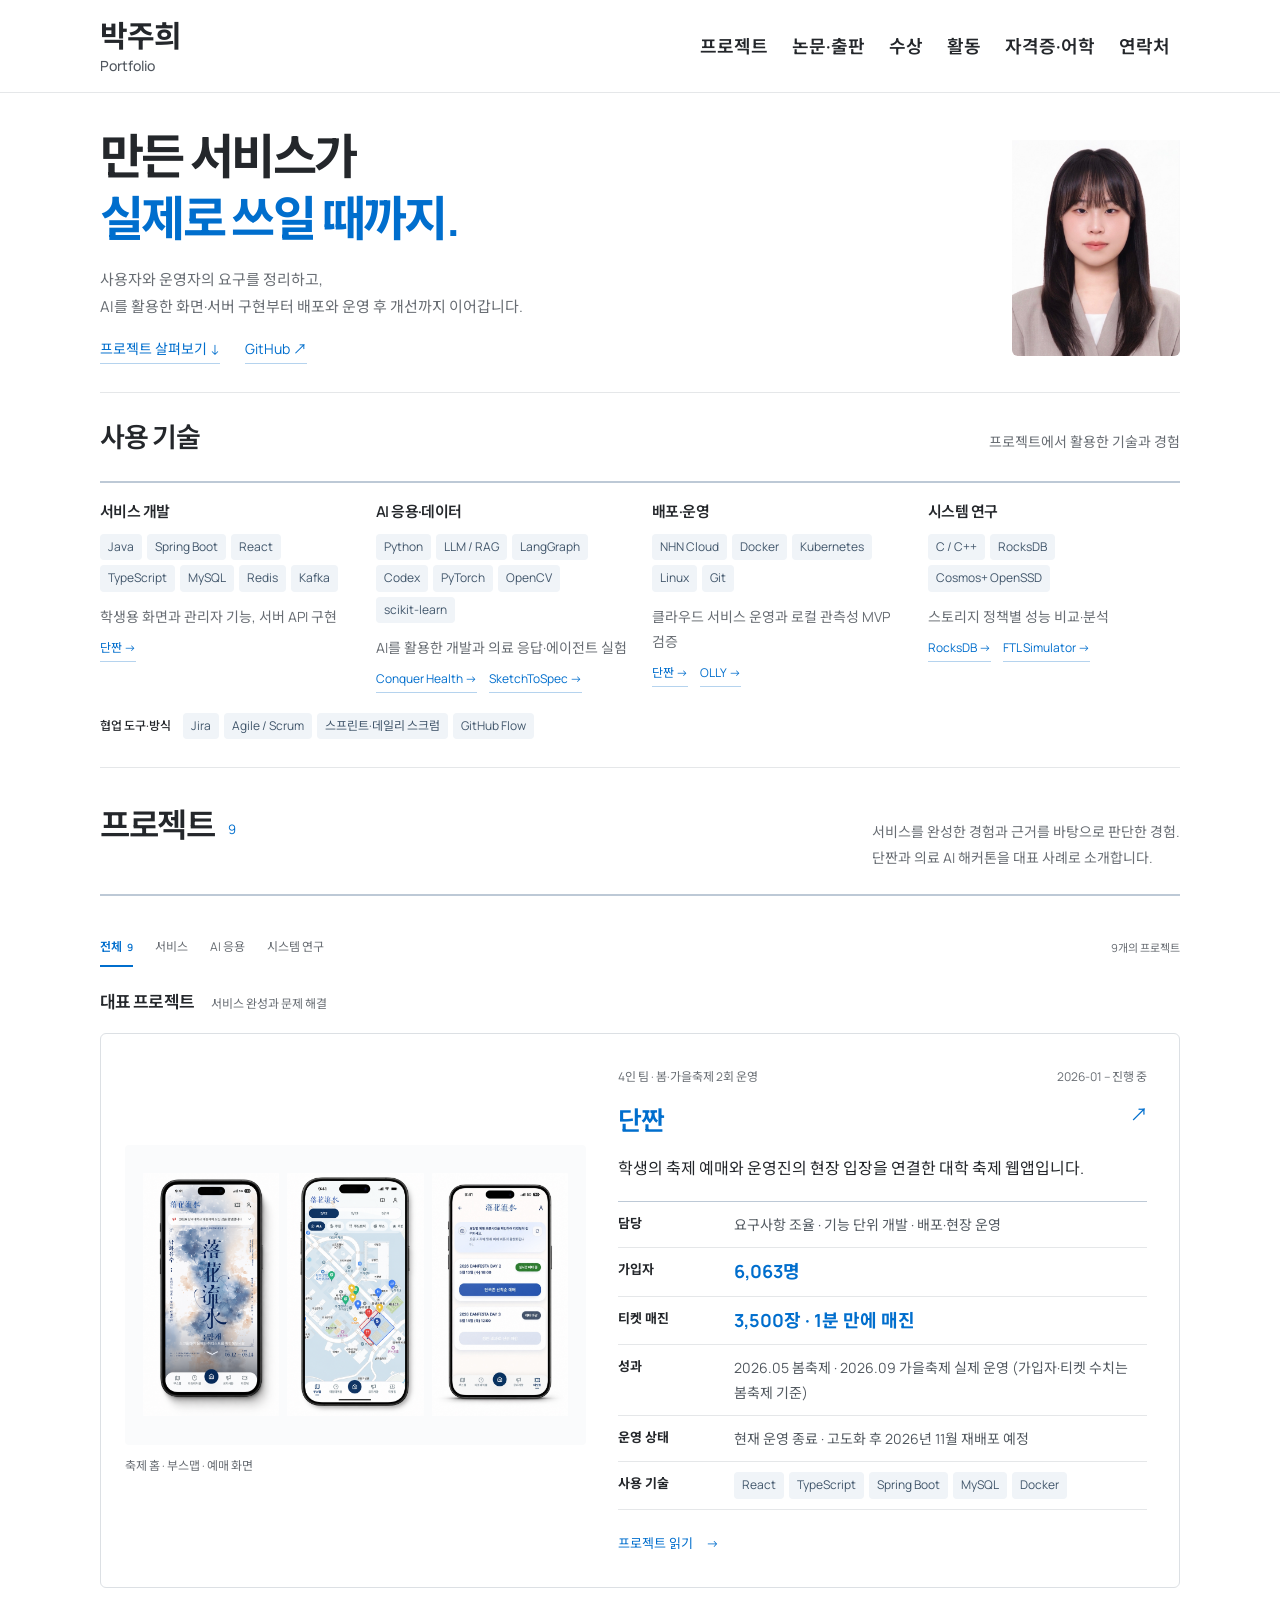
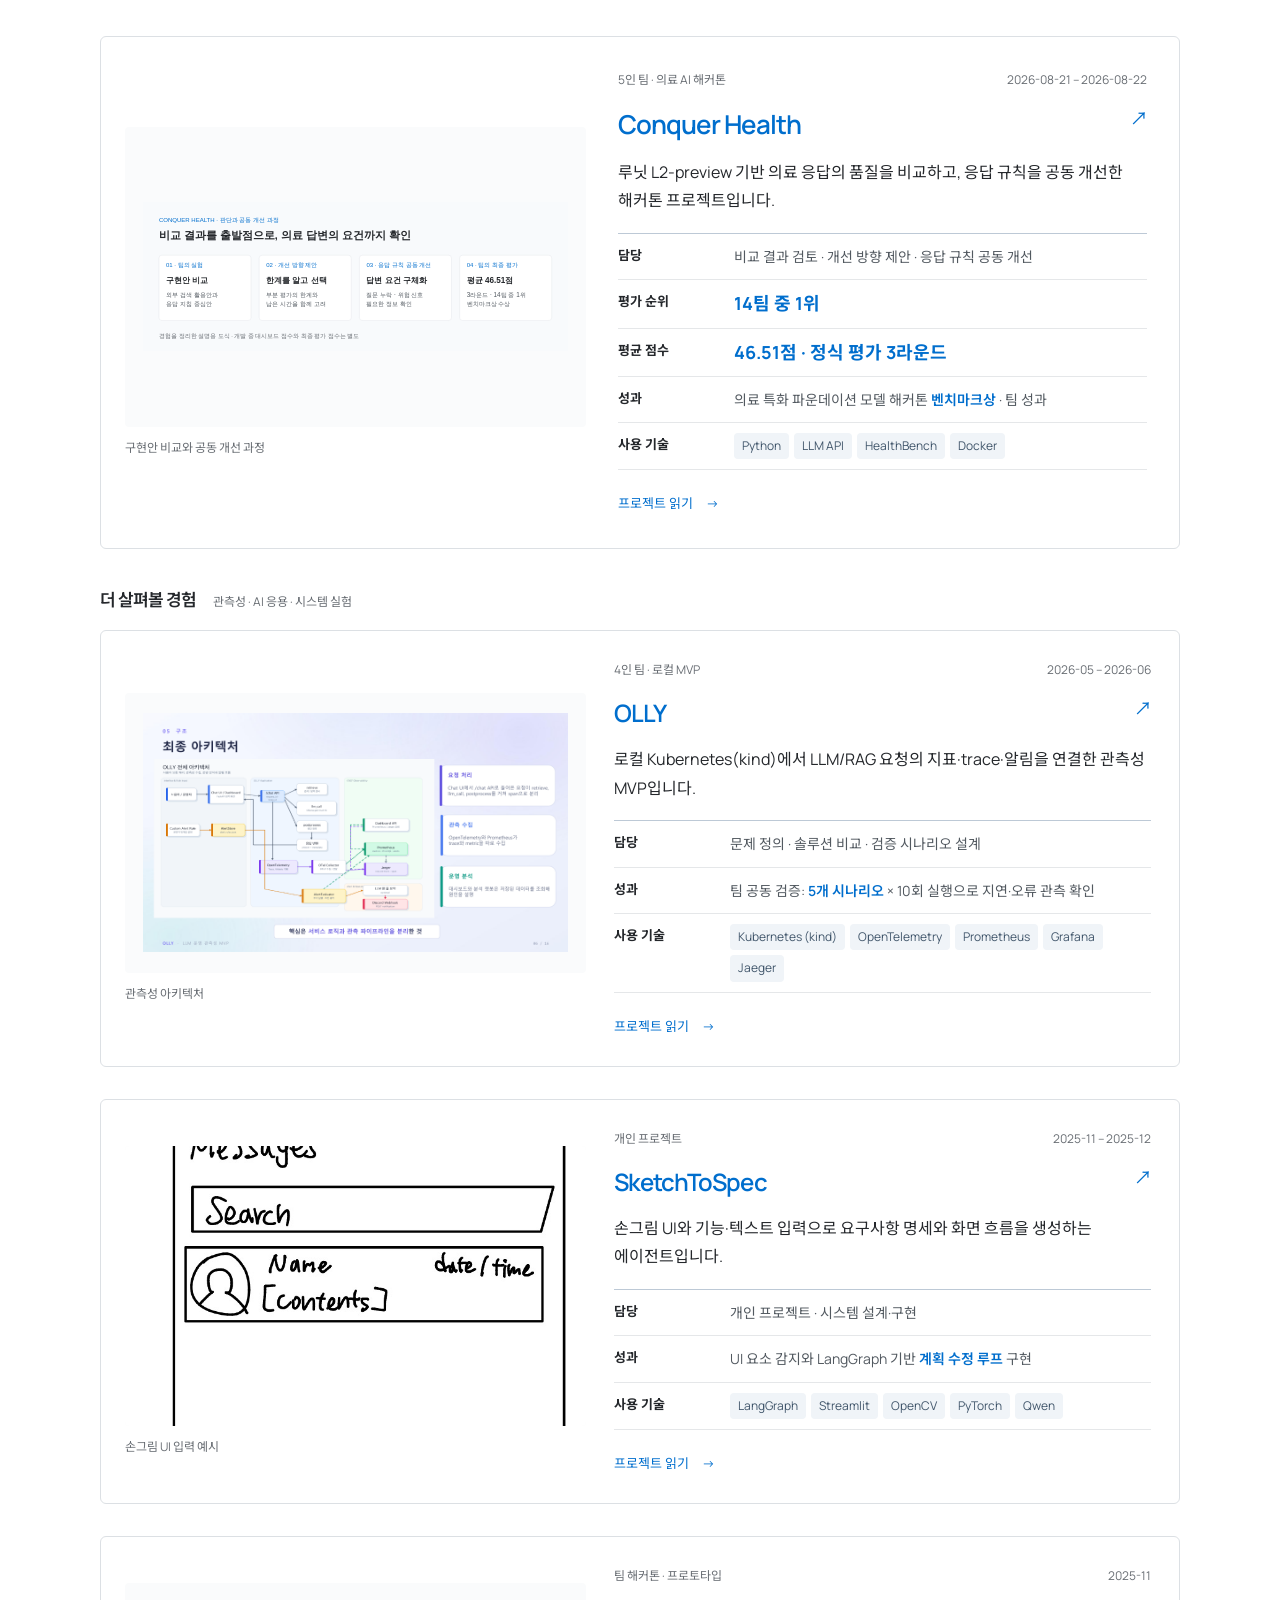
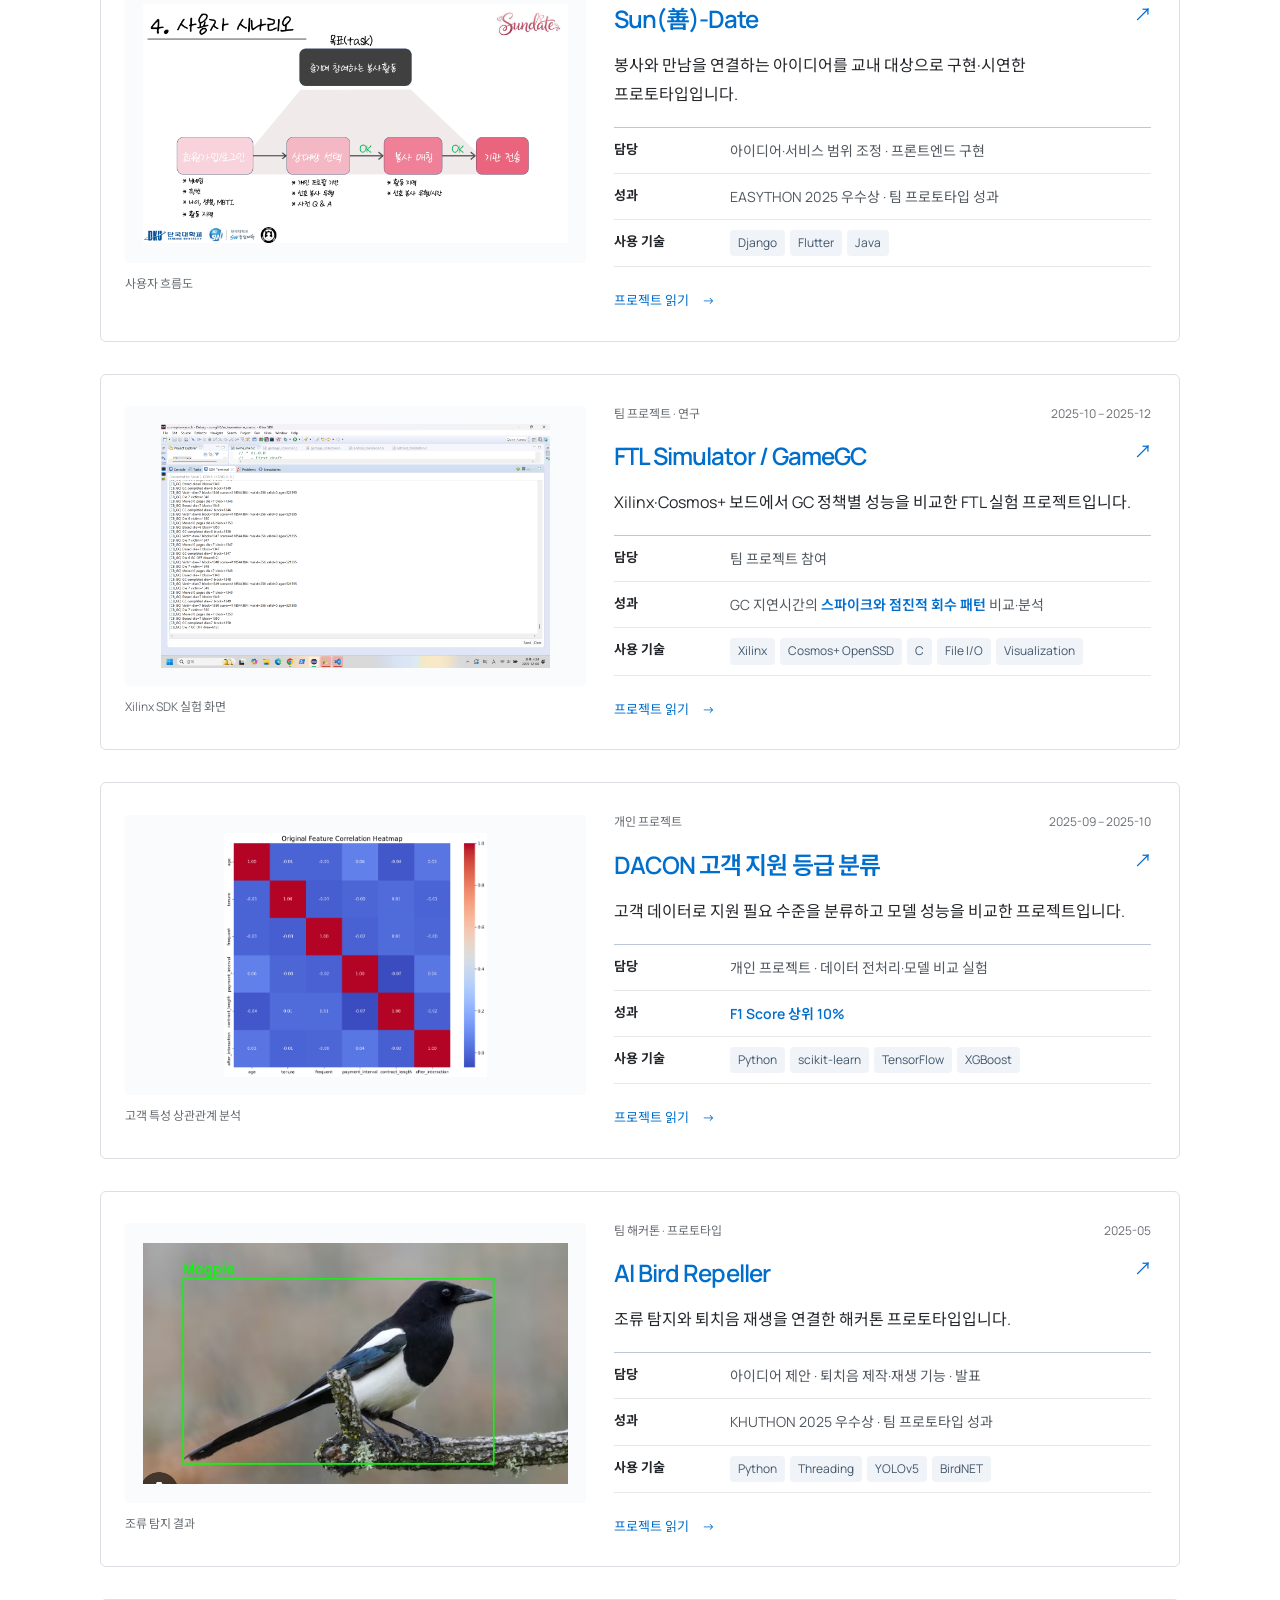
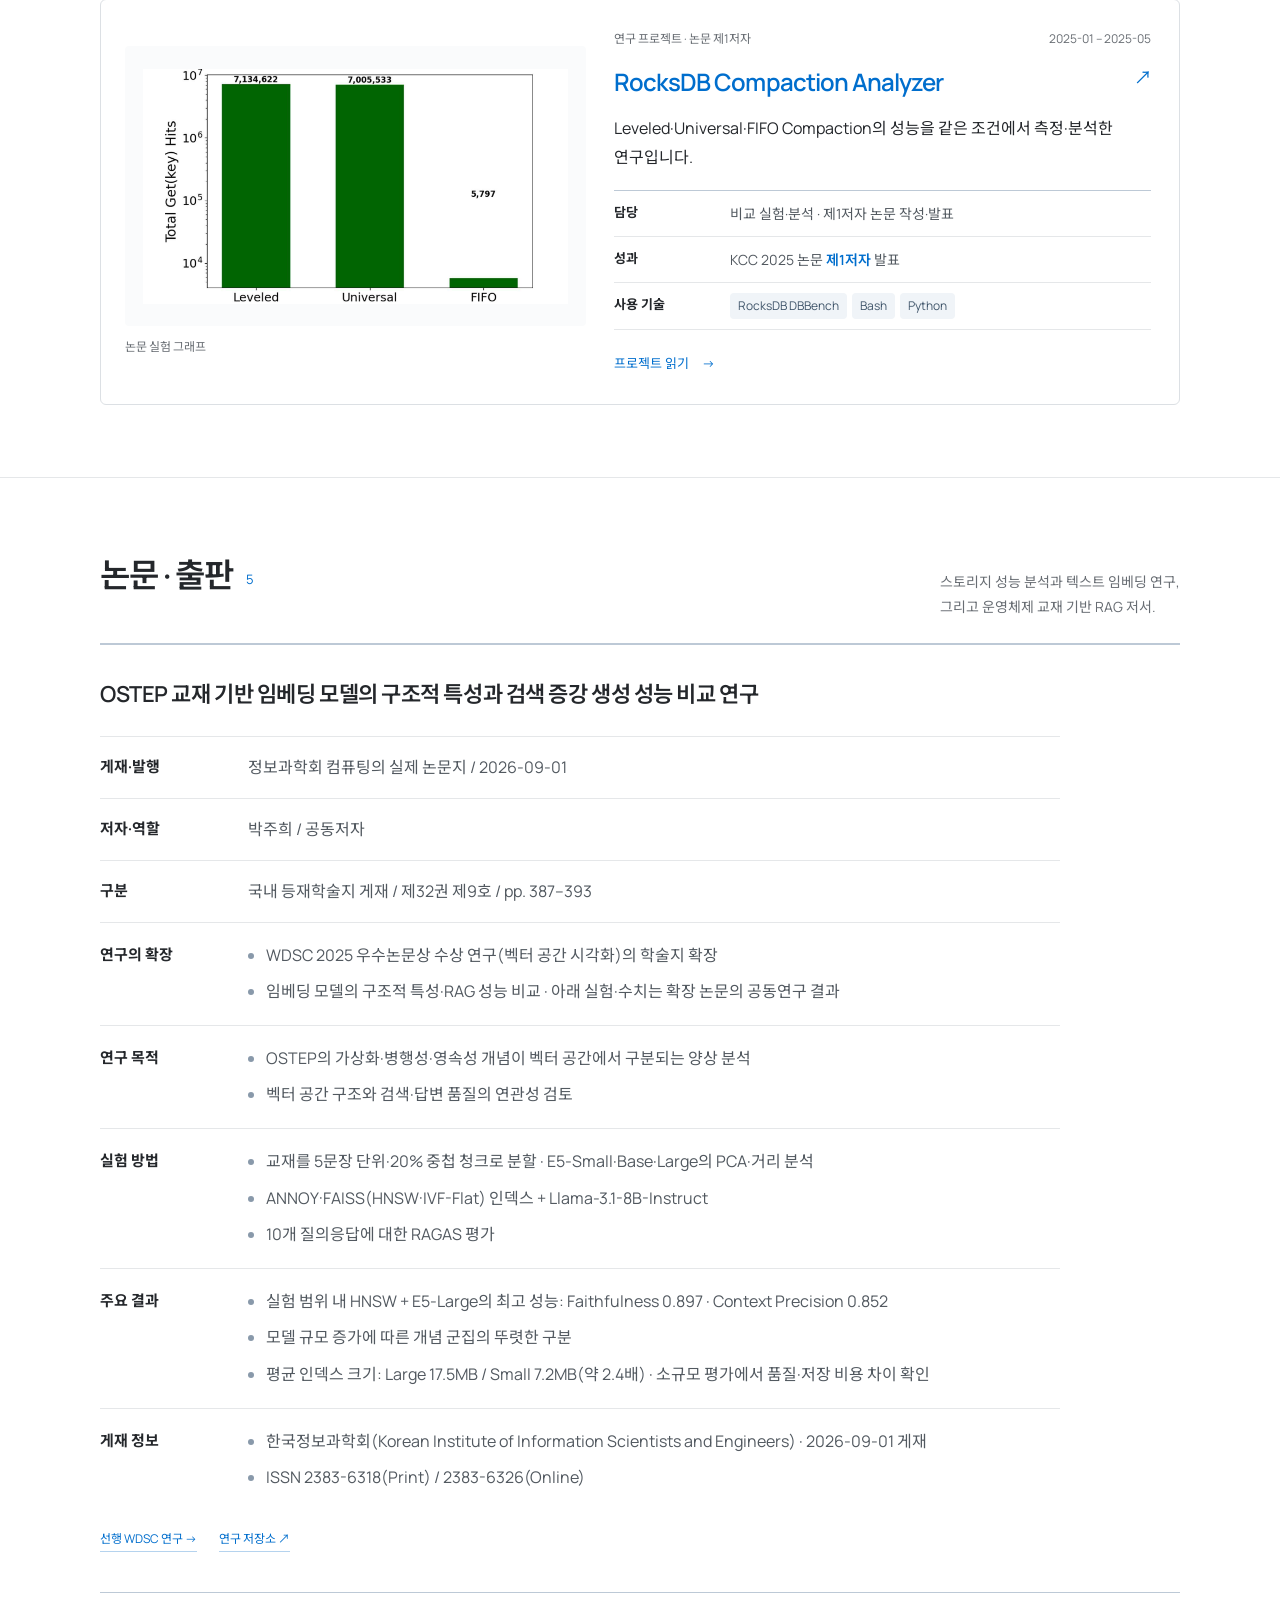
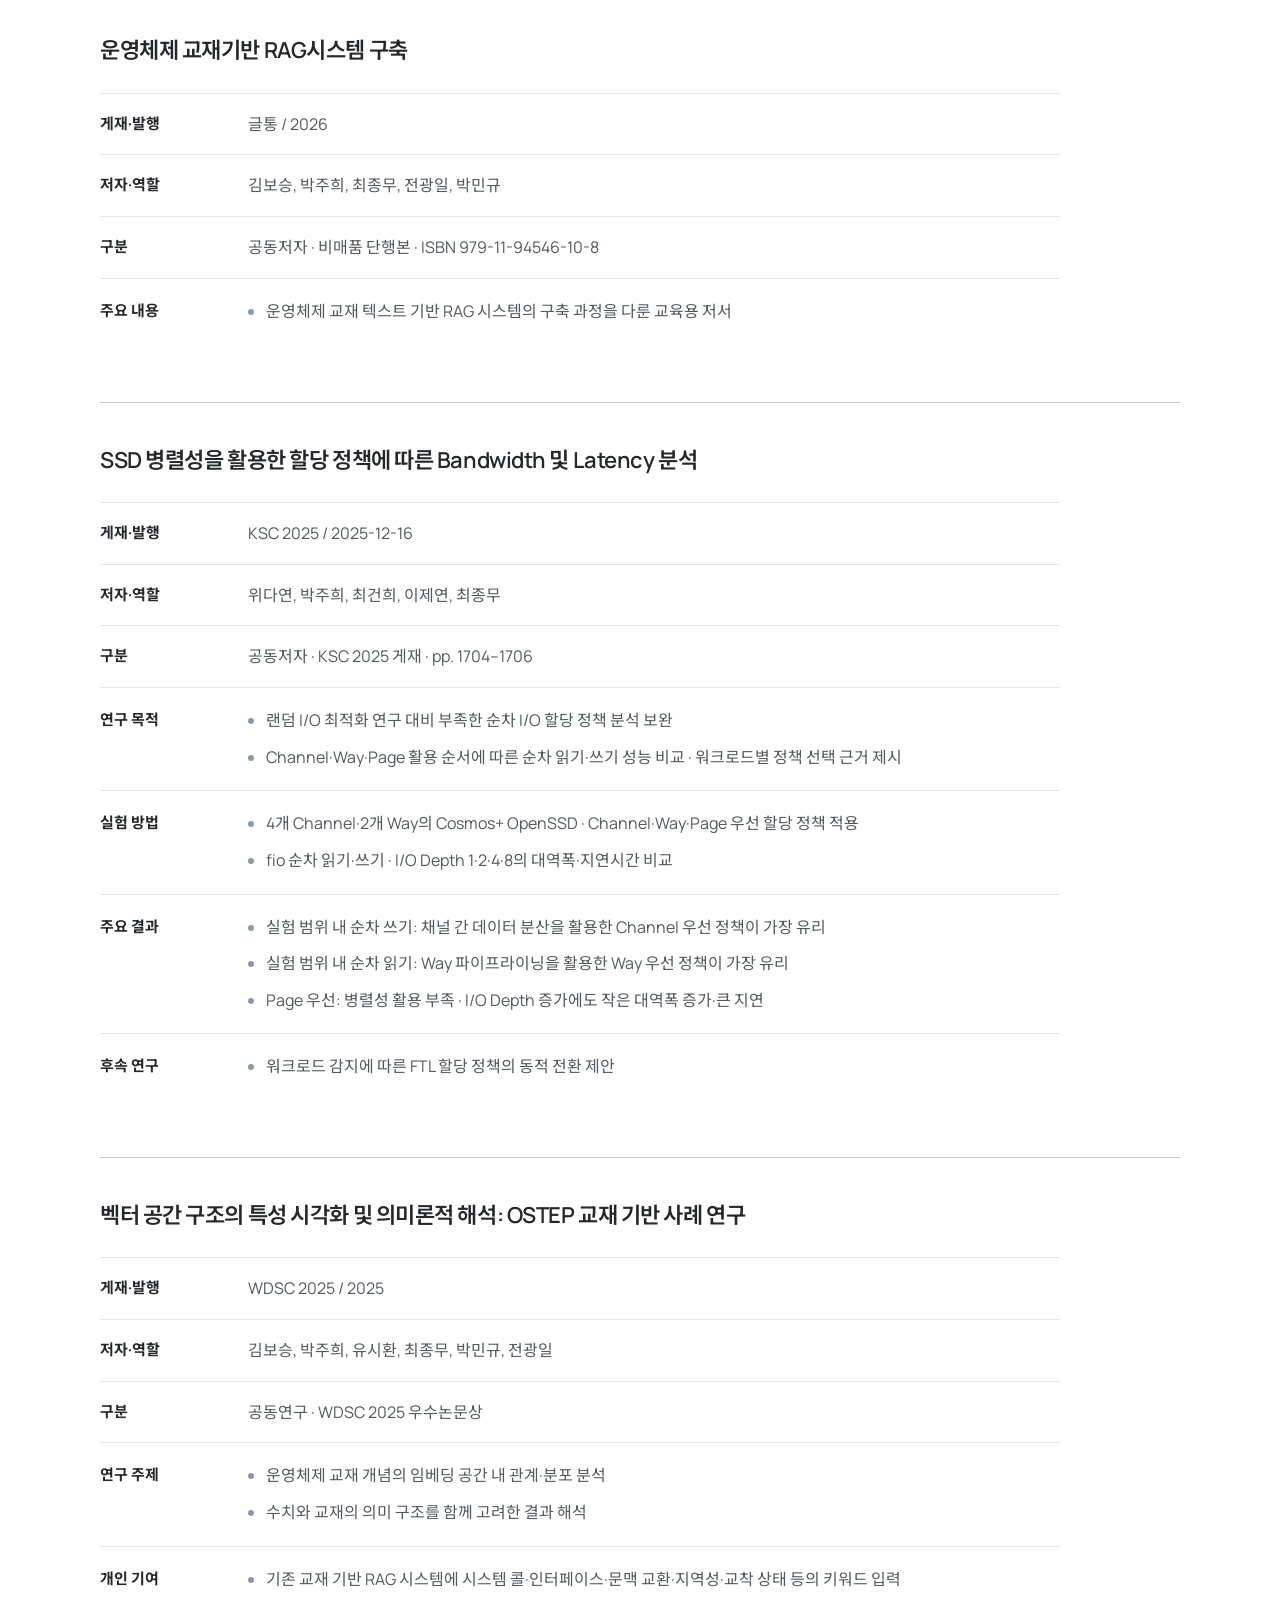
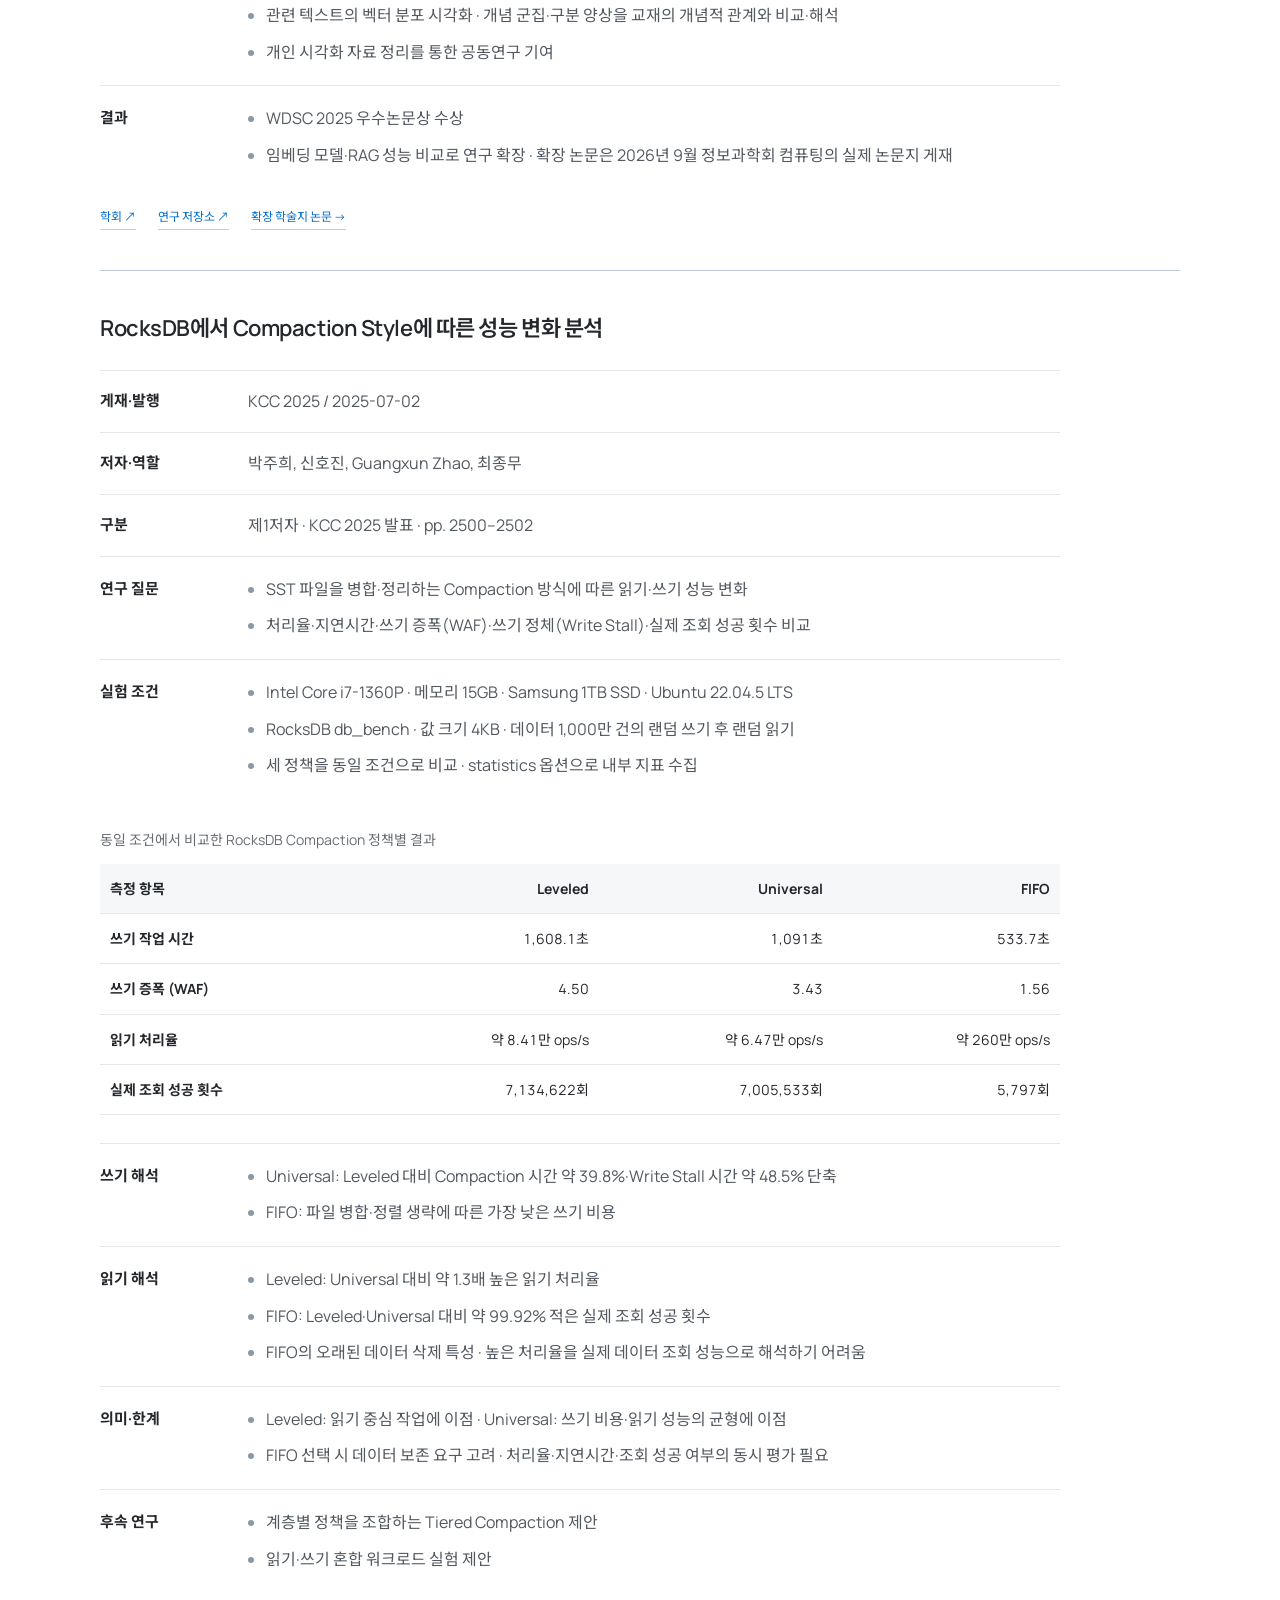
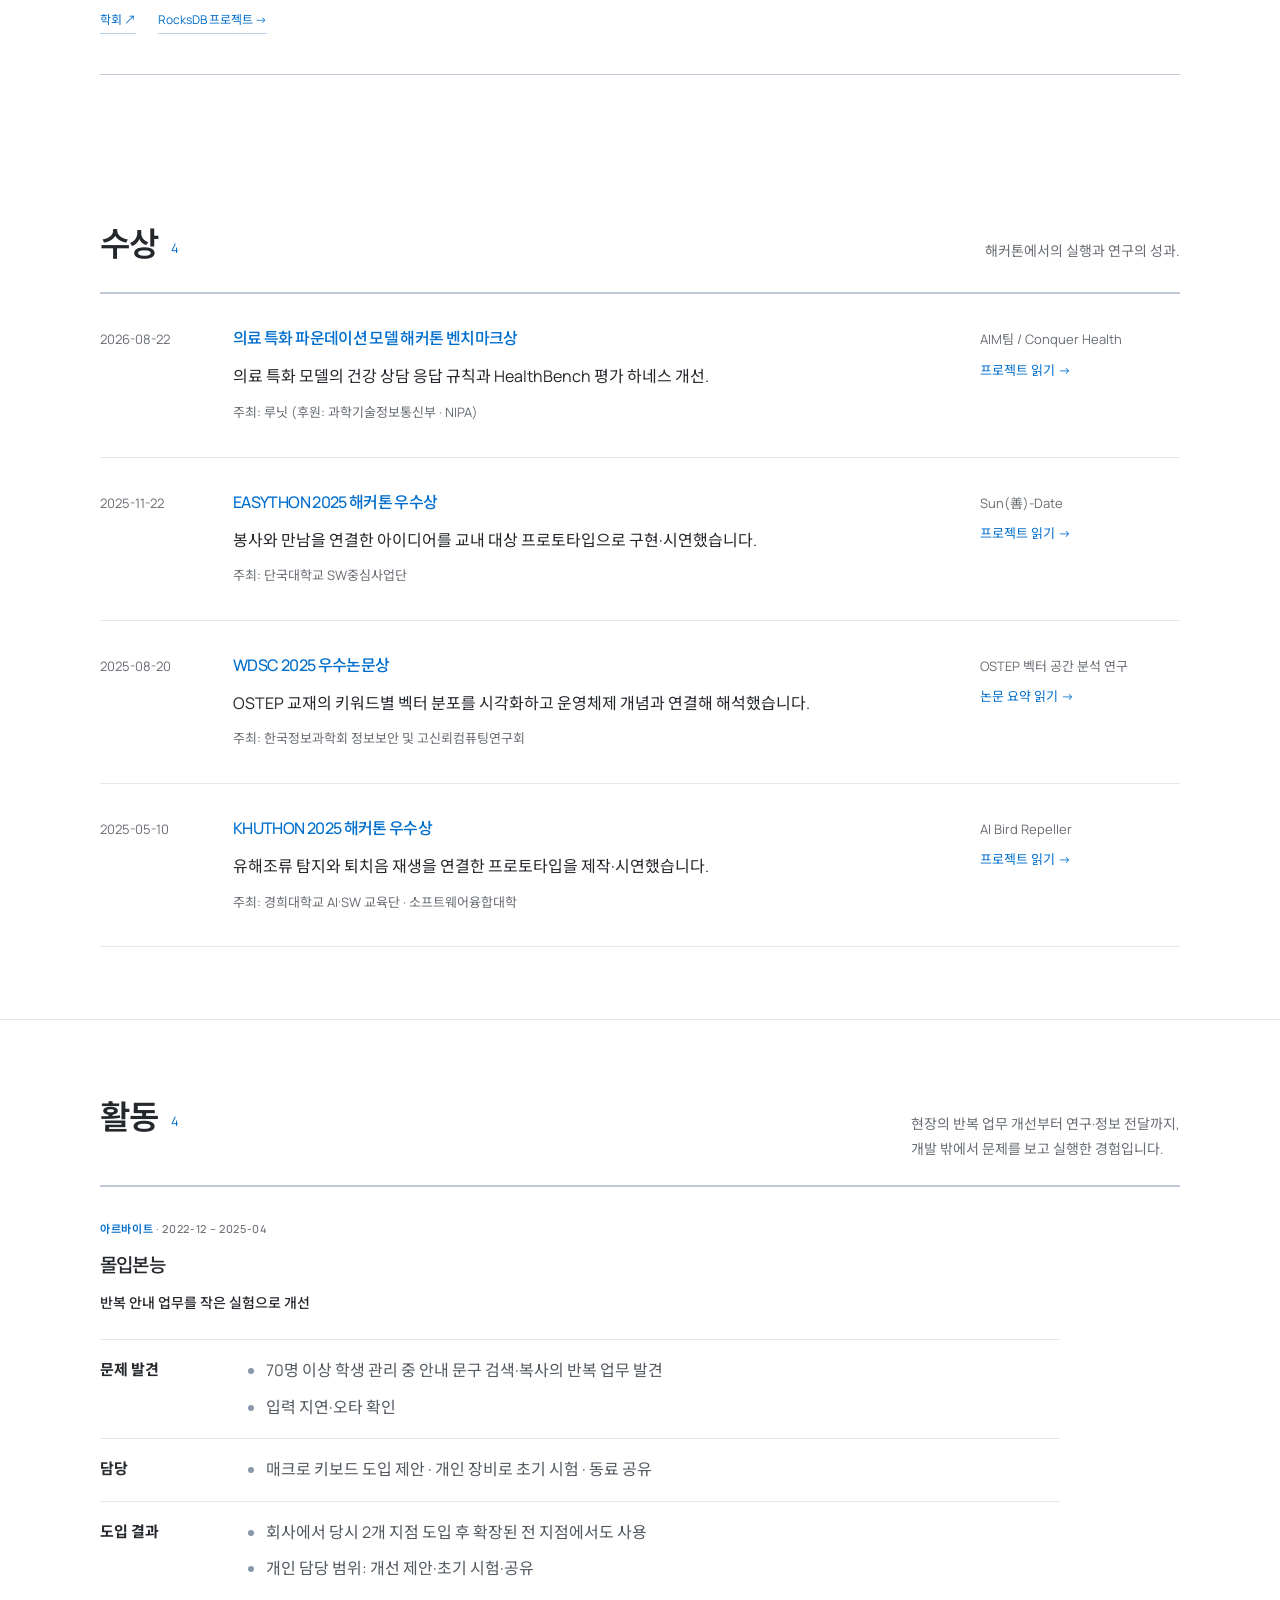
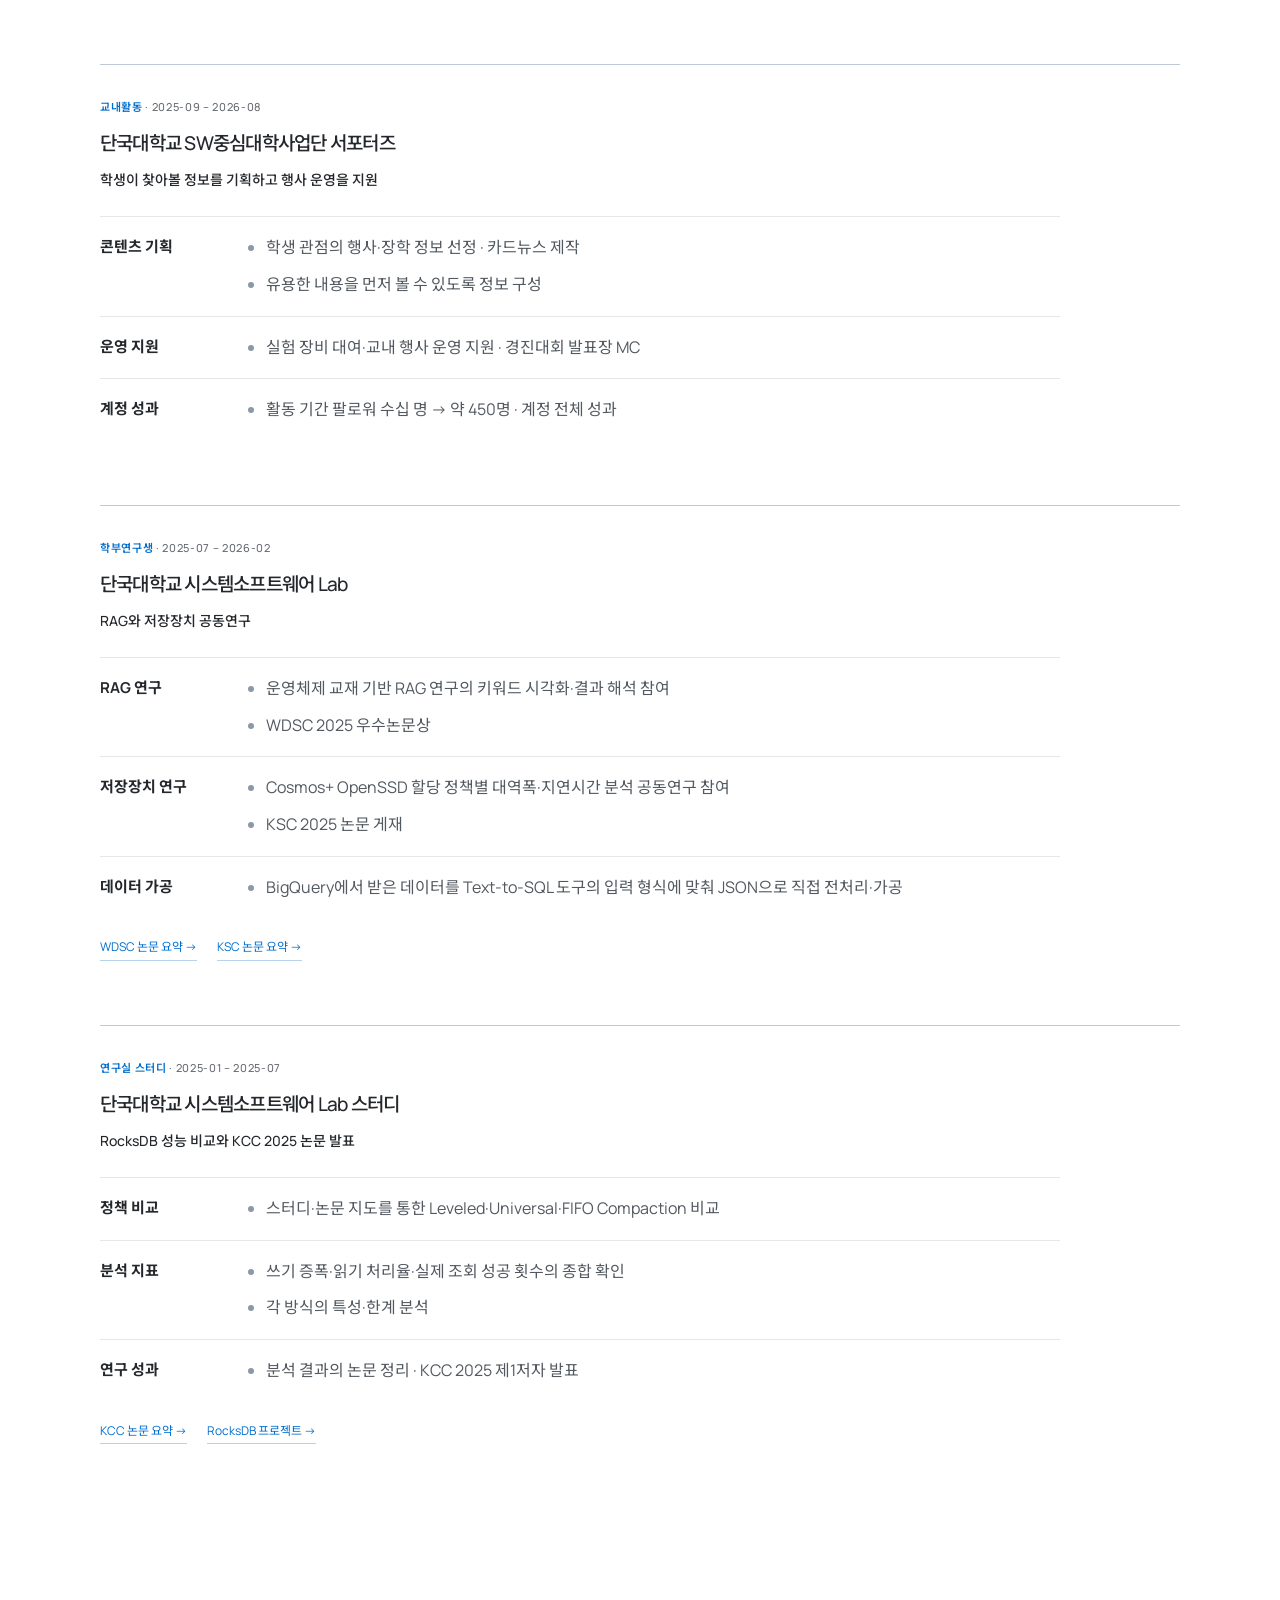
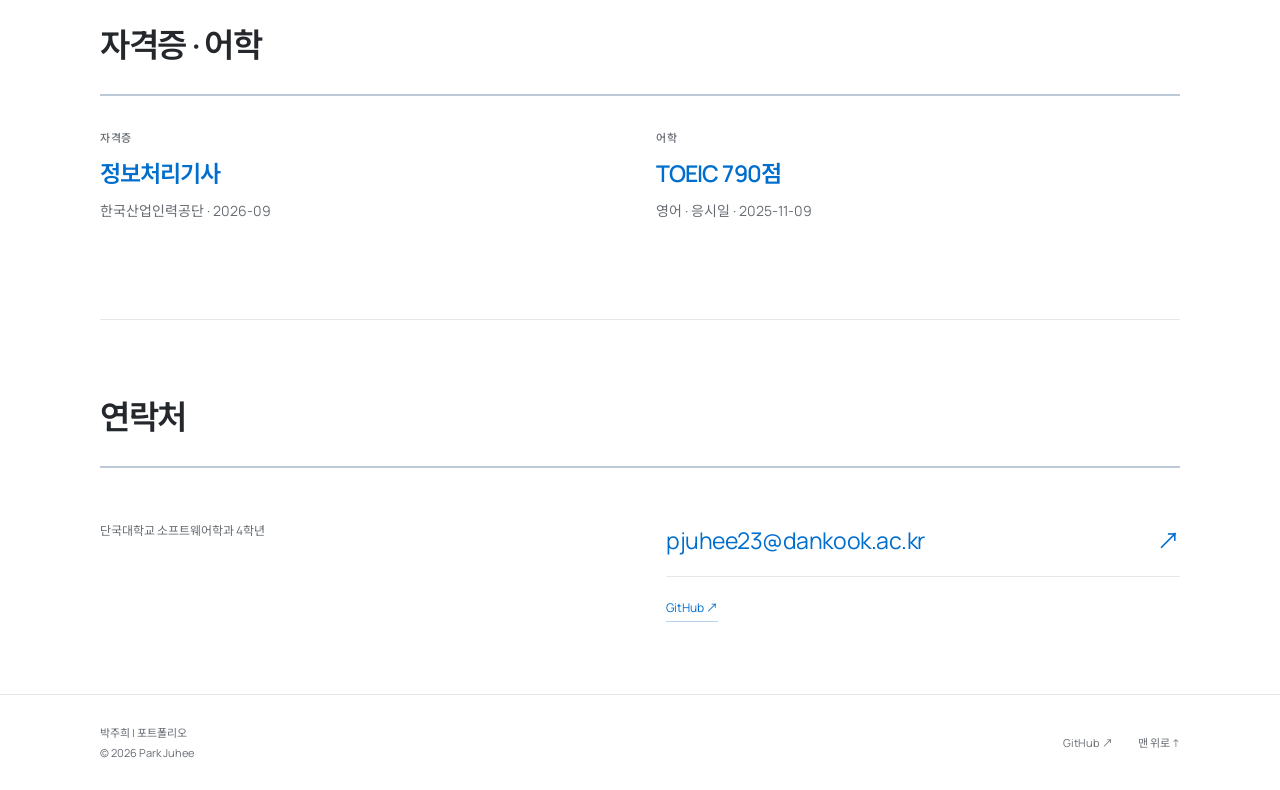
==== commit 4e6dd662: "Highlight two festival operations and keep case navigation visible" ====
--- a/index.html
+++ b/index.html
@@ -5,7 +5,7 @@
 <link rel="canonical" href="https://juhee0223.github.io/juhee-portfolio/"><link rel="icon" href="assets/favicon.svg" type="image/svg+xml">
 <link rel="preconnect" href="https://fonts.googleapis.com"><link rel="preconnect" href="https://fonts.gstatic.com" crossorigin>
 <link href="https://fonts.googleapis.com/css2?family=Manrope:wght@400;500;600;700;800&family=Noto+Sans+KR:wght@400;500;600;700;800&display=swap" rel="stylesheet">
-<link rel="stylesheet" href="styles.css?v=a8ce697806"><script src="site.js?v=be35f996ac" defer></script></head>
+<link rel="stylesheet" href="styles.css?v=f7239bbfc9"><script src="site.js?v=08d4f7c017" defer></script></head>
 <body><a class="skip-link" href="#main">본문으로 바로가기</a>
 <header class="site-header"><div class="nav-wrap"><a class="brand" href="index.html" aria-label="박주희 포트폴리오 홈"><span>박주희</span><small>Portfolio</small></a>
 <button class="menu-toggle" type="button" aria-expanded="false" aria-controls="site-nav">메뉴 <span aria-hidden="true">☰</span></button>
@@ -13,7 +13,7 @@
 <main id="main">
 <section class="hero container"><img class="hero-portrait" src="assets/juhee-portrait.jpg" alt="박주희 프로필 사진" width="1169" height="1712" fetchpriority="high"><h1>만든 서비스가<br><span class="accent-text">실제로 쓰일 때까지.</span></h1><p class="hero-description">사용자와 운영자의 요구를 정리하고,<br>AI를 활용한 화면·서버 구현부터 배포와 운영 후 개선까지 이어갑니다.</p><div class="hero-actions"><a class="text-link" href="#projects">프로젝트 살펴보기 ↓</a><a class="text-link" href="https://github.com/juhee0223" target="_blank" rel="noopener noreferrer">GitHub ↗</a></div></section>
 <section id="skills" class="skills-section container" aria-labelledby="skills-title"><div class="section-heading"><h2 id="skills-title">사용 기술</h2><p>프로젝트에서 활용한 기술과 경험</p></div><div class="skill-grid"><article class="skill-group"><h3>서비스 개발</h3><div class="tech-tags"><span>Java</span><span>Spring Boot</span><span>React</span><span>TypeScript</span><span>MySQL</span><span>Redis</span><span>Kafka</span></div><p>학생용 화면과 관리자 기능, 서버 API 구현</p><div class="skill-links"><a class="text-link" href="projects/danzzan.html">단짠 <span aria-hidden="true">→</span></a></div></article><article class="skill-group"><h3>AI 응용·데이터</h3><div class="tech-tags"><span>Python</span><span>LLM / RAG</span><span>LangGraph</span><span>Codex</span><span>PyTorch</span><span>OpenCV</span><span>scikit-learn</span></div><p>AI를 활용한 개발과 의료 응답·에이전트 실험</p><div class="skill-links"><a class="text-link" href="projects/conquer-health.html">Conquer Health <span aria-hidden="true">→</span></a><a class="text-link" href="projects/sketch-to-spec.html">SketchToSpec <span aria-hidden="true">→</span></a></div></article><article class="skill-group"><h3>배포·운영</h3><div class="tech-tags"><span>NHN Cloud</span><span>Docker</span><span>Kubernetes</span><span>Linux</span><span>Git</span></div><p>클라우드 서비스 운영과 로컬 관측성 MVP 검증</p><div class="skill-links"><a class="text-link" href="projects/danzzan.html">단짠 <span aria-hidden="true">→</span></a><a class="text-link" href="projects/olly.html">OLLY <span aria-hidden="true">→</span></a></div></article><article class="skill-group"><h3>시스템 연구</h3><div class="tech-tags"><span>C / C++</span><span>RocksDB</span><span>Cosmos+ OpenSSD</span></div><p>스토리지 정책별 성능 비교·분석</p><div class="skill-links"><a class="text-link" href="projects/rocksdb.html">RocksDB <span aria-hidden="true">→</span></a><a class="text-link" href="projects/gamegc.html">FTL Simulator <span aria-hidden="true">→</span></a></div></article></div><div class="skills-collaboration"><strong>협업 도구·방식</strong><div class="tech-tags"><span>Jira</span><span>Agile / Scrum</span><span>스프린트·데일리 스크럼</span><span>GitHub Flow</span></div></div></section>
-<section id="projects" class="section container"><div class="section-heading"><div><h2>프로젝트 <span class="section-count">9</span></h2></div><p>서비스를 완성한 경험과 근거를 바탕으로 판단한 경험.<br>단짠과 의료 AI 해커톤을 대표 사례로 소개합니다.</p></div><div class="filter-row"><div class="filters" role="group" aria-label="프로젝트 분야 필터"><button type="button" data-filter="all" class="active" aria-pressed="true">전체 <span>9</span></button><button type="button" data-filter="service" aria-pressed="false">서비스</button><button type="button" data-filter="ai" aria-pressed="false">AI 응용</button><button type="button" data-filter="systems" aria-pressed="false">시스템 연구</button></div><p class="project-count" role="status" aria-live="polite">9개의 프로젝트</p></div><div class="project-group"><h3 class="project-group-title">대표 프로젝트 <span>서비스 완성과 문제 해결</span></h3><div class="project-grid featured-grid"><article class="project-card featured-card" data-category="service"><a class="card-body" href="projects/danzzan.html" aria-labelledby="project-danzzan"><div class="card-media-wrap"><div class="card-media screen-strip"><img src="assets/danzzan-user-home.png" alt="단짠 축제 홈 화면의 포스터와 주요 메뉴" width="941" height="1672" loading="lazy" decoding="async"><img src="assets/danzzan-user-boothmap.png" alt="단짠의 날짜 및 유형별 부스 위치 지도" width="941" height="1672" loading="lazy" decoding="async"><img src="assets/danzzan-ticketing.png" alt="단짠의 날짜별 예매 상태와 예매 버튼 화면" width="941" height="1672" loading="lazy" decoding="async"></div><p class="card-media-label">축제 홈 · 부스맵 · 예매 화면</p></div><div class="card-copy"><div class="card-meta"><span>4인 팀 · 축제 운영 후 고도화</span><span>2026-01 – 진행 중</span></div><h3 id="project-danzzan">단짠<span aria-hidden="true">↗</span></h3><p class="card-subtitle">학생의 축제 예매와 운영진의 현장 입장을 연결한 대학 축제 웹앱입니다.</p><dl class="info-list card-facts"><div class="info-row"><dt>담당</dt><dd>요구사항 조율 · 기능 단위 개발 · 배포·현장 운영</dd></div><div class="info-row"><dt>가입자</dt><dd><strong class="metric-value">6,063명</strong></dd></div><div class="info-row"><dt>티켓 매진</dt><dd><strong class="metric-value">3,500장 · 1분 만에 매진</strong></dd></div><div class="info-row"><dt>성과</dt><dd>봄축제 팀 서비스 성과</dd></div><div class="info-row"><dt>운영 상태</dt><dd>현재 운영 종료 · 고도화 후 2026년 11월 재배포 예정</dd></div><div class="info-row"><dt>사용 기술</dt><dd><div class="tech-tags"><span>React</span><span>TypeScript</span><span>Spring Boot</span><span>MySQL</span><span>Docker</span></div></dd></div></dl><span class="card-cta">프로젝트 읽기 <span aria-hidden="true">→</span></span></div></a></article><article class="project-card featured-card" data-category="ai"><a class="card-body" href="projects/conquer-health.html" aria-labelledby="project-conquer-health"><div class="card-media-wrap"><div class="card-media "><img src="assets/conquer-decision-flow.svg" alt="구현안 비교, 부분 평가 한계 검토, 응답 규칙 공동 개선, 최종 평가로 이어지는 과정" width="1200" height="420" loading="lazy" decoding="async"></div><p class="card-media-label">구현안 비교와 공동 개선 과정</p></div><div class="card-copy"><div class="card-meta"><span>5인 팀 · 의료 AI 해커톤</span><span>2026-08-21 – 2026-08-22</span></div><h3 id="project-conquer-health">Conquer Health<span aria-hidden="true">↗</span></h3><p class="card-subtitle">루닛 L2-preview 기반 의료 응답의 품질을 비교하고, 응답 규칙을 공동 개선한 해커톤 프로젝트입니다.</p><dl class="info-list card-facts"><div class="info-row"><dt>담당</dt><dd>비교 결과 검토 · 개선 방향 제안 · 응답 규칙 공동 개선</dd></div><div class="info-row"><dt>평가 순위</dt><dd><strong class="metric-value">14팀 중 1위</strong></dd></div><div class="info-row"><dt>평균 점수</dt><dd><strong class="metric-value">46.51점 · 정식 평가 3라운드</strong></dd></div><div class="info-row"><dt>성과</dt><dd>의료 특화 파운데이션 모델 해커톤 <strong class="detail-highlight">벤치마크상</strong> · 팀 성과</dd></div><div class="info-row"><dt>사용 기술</dt><dd><div class="tech-tags"><span>Python</span><span>LLM API</span><span>HealthBench</span><span>Docker</span></div></dd></div></dl><span class="card-cta">프로젝트 읽기 <span aria-hidden="true">→</span></span></div></a></article></div></div><div class="project-group"><h3 class="project-group-title">더 살펴볼 경험 <span>관측성 · AI 응용 · 시스템 실험</span></h3><div class="project-grid supporting-grid"><article class="project-card supporting-card" data-category="systems"><a class="card-body" href="projects/olly.html" aria-labelledby="project-olly"><div class="card-media-wrap"><div class="card-media "><img src="assets/olly-architecture.png" alt="Chat UI부터 OpenTelemetry·Prometheus·Jaeger·Discord 알림으로 이어지는 OLLY 구조도" width="1920" height="1080" loading="lazy" decoding="async"></div><p class="card-media-label">관측성 아키텍처</p></div><div class="card-copy"><div class="card-meta"><span>4인 팀 · 로컬 MVP</span><span>2026-05 – 2026-06</span></div><h3 id="project-olly">OLLY<span aria-hidden="true">↗</span></h3><p class="card-subtitle">로컬 Kubernetes(kind)에서 LLM/RAG 요청의 지표·trace·알림을 연결한 관측성 MVP입니다.</p><dl class="info-list card-facts"><div class="info-row"><dt>담당</dt><dd>문제 정의 · 솔루션 비교 · 검증 시나리오 설계</dd></div><div class="info-row"><dt>성과</dt><dd>팀 공동 검증: <strong class="detail-highlight">5개 시나리오</strong> × 10회 실행으로 지연·오류 관측 확인</dd></div><div class="info-row"><dt>사용 기술</dt><dd><div class="tech-tags"><span>Kubernetes (kind)</span><span>OpenTelemetry</span><span>Prometheus</span><span>Grafana</span><span>Jaeger</span></div></dd></div></dl><span class="card-cta">프로젝트 읽기 <span aria-hidden="true">→</span></span></div></a></article><article class="project-card supporting-card" data-category="ai"><a class="card-body" href="projects/sketch-to-spec.html" aria-labelledby="project-sketch-to-spec"><div class="card-media-wrap"><div class="card-media sketch-detail"><img src="assets/sketch-input-example.jpg" alt="SketchToSpec 저장소의 손그림 메시지 화면 입력 예시" width="745" height="1168" loading="lazy" decoding="async"></div><p class="card-media-label">손그림 UI 입력 예시</p></div><div class="card-copy"><div class="card-meta"><span>개인 프로젝트</span><span>2025-11 – 2025-12</span></div><h3 id="project-sketch-to-spec">SketchToSpec<span aria-hidden="true">↗</span></h3><p class="card-subtitle">손그림 UI와 기능·텍스트 입력으로 요구사항 명세와 화면 흐름을 생성하는 에이전트입니다.</p><dl class="info-list card-facts"><div class="info-row"><dt>담당</dt><dd>개인 프로젝트 · 시스템 설계·구현</dd></div><div class="info-row"><dt>성과</dt><dd>UI 요소 감지와 LangGraph 기반 <strong class="detail-highlight">계획 수정 루프</strong> 구현</dd></div><div class="info-row"><dt>사용 기술</dt><dd><div class="tech-tags"><span>LangGraph</span><span>Streamlit</span><span>OpenCV</span><span>PyTorch</span><span>Qwen</span></div></dd></div></dl><span class="card-cta">프로젝트 읽기 <span aria-hidden="true">→</span></span></div></a></article><article class="project-card supporting-card" data-category="service"><a class="card-body" href="projects/sun-date.html" aria-labelledby="project-sun-date"><div class="card-media-wrap"><div class="card-media "><img src="assets/sundate-user-flow.png" alt="가입·상대방 선택·봉사 매칭·기관 전송으로 이어지는 Sun-Date 시나리오" width="1440" height="810" loading="lazy" decoding="async"></div><p class="card-media-label">사용자 흐름도</p></div><div class="card-copy"><div class="card-meta"><span>팀 해커톤 · 프로토타입</span><span>2025-11</span></div><h3 id="project-sun-date">Sun(善)-Date<span aria-hidden="true">↗</span></h3><p class="card-subtitle">봉사와 만남을 연결하는 아이디어를 교내 대상으로 구현·시연한 프로토타입입니다.</p><dl class="info-list card-facts"><div class="info-row"><dt>담당</dt><dd>아이디어·서비스 범위 조정 · 프론트엔드 구현</dd></div><div class="info-row"><dt>성과</dt><dd>EASYTHON 2025 우수상 · 팀 프로토타입 성과</dd></div><div class="info-row"><dt>사용 기술</dt><dd><div class="tech-tags"><span>Django</span><span>Flutter</span><span>Java</span></div></dd></div></dl><span class="card-cta">프로젝트 읽기 <span aria-hidden="true">→</span></span></div></a></article><article class="project-card supporting-card" data-category="systems"><a class="card-body" href="projects/gamegc.html" aria-labelledby="project-gamegc"><div class="card-media-wrap"><div class="card-media "><img src="assets/gamegc-xilinx-console.png" alt="Xilinx SDK에서 Cost-Benefit GC의 victim 선택과 erase 로그를 확인하는 COSMOS+ 실험 화면" width="2876" height="1800" loading="lazy" decoding="async"></div><p class="card-media-label">Xilinx SDK 실험 화면</p></div><div class="card-copy"><div class="card-meta"><span>팀 프로젝트 · 연구</span><span>2025-10 – 2025-12</span></div><h3 id="project-gamegc">FTL Simulator / GameGC<span aria-hidden="true">↗</span></h3><p class="card-subtitle">Xilinx·Cosmos+ 보드에서 GC 정책별 성능을 비교한 FTL 실험 프로젝트입니다.</p><dl class="info-list card-facts"><div class="info-row"><dt>담당</dt><dd>팀 프로젝트 참여</dd></div><div class="info-row"><dt>성과</dt><dd>GC 지연시간의 <strong class="detail-highlight">스파이크와 점진적 회수 패턴</strong> 비교·분석</dd></div><div class="info-row"><dt>사용 기술</dt><dd><div class="tech-tags"><span>Xilinx</span><span>Cosmos+ OpenSSD</span><span>C</span><span>File I/O</span><span>Visualization</span></div></dd></div></dl><span class="card-cta">프로젝트 읽기 <span aria-hidden="true">→</span></span></div></a></article><article class="project-card supporting-card" data-category="ai"><a class="card-body" href="projects/dacon.html" aria-labelledby="project-dacon"><div class="card-media-wrap"><div class="card-media "><img src="assets/dacon-feature-heatmap.png" alt="나이·이용 기간·결제 간격 등 원본 고객 특성 간 상관계수 히트맵" width="2714" height="2519" loading="lazy" decoding="async"></div><p class="card-media-label">고객 특성 상관관계 분석</p></div><div class="card-copy"><div class="card-meta"><span>개인 프로젝트</span><span>2025-09 – 2025-10</span></div><h3 id="project-dacon">DACON 고객 지원 등급 분류<span aria-hidden="true">↗</span></h3><p class="card-subtitle">고객 데이터로 지원 필요 수준을 분류하고 모델 성능을 비교한 프로젝트입니다.</p><dl class="info-list card-facts"><div class="info-row"><dt>담당</dt><dd>개인 프로젝트 · 데이터 전처리·모델 비교 실험</dd></div><div class="info-row"><dt>성과</dt><dd><strong class="detail-highlight">F1 Score</strong> <strong class="detail-highlight">상위 10%</strong></dd></div><div class="info-row"><dt>사용 기술</dt><dd><div class="tech-tags"><span>Python</span><span>scikit-learn</span><span>TensorFlow</span><span>XGBoost</span></div></dd></div></dl><span class="card-cta">프로젝트 읽기 <span aria-hidden="true">→</span></span></div></a></article><article class="project-card supporting-card" data-category="ai"><a class="card-body" href="projects/bird-repeller.html" aria-labelledby="project-bird-repeller"><div class="card-media-wrap"><div class="card-media "><img src="assets/bird-detection.jpg" alt="테스트 이미지에서 Magpie로 분류된 까치와 탐지 bounding box" width="792" height="448" loading="lazy" decoding="async"></div><p class="card-media-label">조류 탐지 결과</p></div><div class="card-copy"><div class="card-meta"><span>팀 해커톤 · 프로토타입</span><span>2025-05</span></div><h3 id="project-bird-repeller">AI Bird Repeller<span aria-hidden="true">↗</span></h3><p class="card-subtitle">조류 탐지와 퇴치음 재생을 연결한 해커톤 프로토타입입니다.</p><dl class="info-list card-facts"><div class="info-row"><dt>담당</dt><dd>아이디어 제안 · 퇴치음 제작·재생 기능 · 발표</dd></div><div class="info-row"><dt>성과</dt><dd>KHUTHON 2025 우수상 · 팀 프로토타입 성과</dd></div><div class="info-row"><dt>사용 기술</dt><dd><div class="tech-tags"><span>Python</span><span>Threading</span><span>YOLOv5</span><span>BirdNET</span></div></dd></div></dl><span class="card-cta">프로젝트 읽기 <span aria-hidden="true">→</span></span></div></a></article><article class="project-card supporting-card" data-category="systems"><a class="card-body" href="projects/rocksdb.html" aria-labelledby="project-rocksdb"><div class="card-media-wrap"><div class="card-media "><img src="assets/rocksdb-read-hits.jpg" alt="Leveled·Universal·FIFO 정책별 Get key 조회 성공 횟수를 비교한 로그 축 그래프" width="1564" height="863" loading="lazy" decoding="async"></div><p class="card-media-label">논문 실험 그래프</p></div><div class="card-copy"><div class="card-meta"><span>연구 프로젝트 · 논문 제1저자</span><span>2025-01 – 2025-05</span></div><h3 id="project-rocksdb">RocksDB Compaction Analyzer<span aria-hidden="true">↗</span></h3><p class="card-subtitle">Leveled·Universal·FIFO Compaction의 성능을 같은 조건에서 측정·분석한 연구입니다.</p><dl class="info-list card-facts"><div class="info-row"><dt>담당</dt><dd>비교 실험·분석 · 제1저자 논문 작성·발표</dd></div><div class="info-row"><dt>성과</dt><dd>KCC 2025 논문 <strong class="detail-highlight">제1저자</strong> 발표</dd></div><div class="info-row"><dt>사용 기술</dt><dd><div class="tech-tags"><span>RocksDB DBBench</span><span>Bash</span><span>Python</span></div></dd></div></dl><span class="card-cta">프로젝트 읽기 <span aria-hidden="true">→</span></span></div></a></article></div></div></section>
+<section id="projects" class="section container"><div class="section-heading"><div><h2>프로젝트 <span class="section-count">9</span></h2></div><p>서비스를 완성한 경험과 근거를 바탕으로 판단한 경험.<br>단짠과 의료 AI 해커톤을 대표 사례로 소개합니다.</p></div><div class="filter-row"><div class="filters" role="group" aria-label="프로젝트 분야 필터"><button type="button" data-filter="all" class="active" aria-pressed="true">전체 <span>9</span></button><button type="button" data-filter="service" aria-pressed="false">서비스</button><button type="button" data-filter="ai" aria-pressed="false">AI 응용</button><button type="button" data-filter="systems" aria-pressed="false">시스템 연구</button></div><p class="project-count" role="status" aria-live="polite">9개의 프로젝트</p></div><div class="project-group"><h3 class="project-group-title">대표 프로젝트 <span>서비스 완성과 문제 해결</span></h3><div class="project-grid featured-grid"><article class="project-card featured-card" data-category="service"><a class="card-body" href="projects/danzzan.html" aria-labelledby="project-danzzan"><div class="card-media-wrap"><div class="card-media screen-strip"><img src="assets/danzzan-user-home.png" alt="단짠 축제 홈 화면의 포스터와 주요 메뉴" width="941" height="1672" loading="lazy" decoding="async"><img src="assets/danzzan-user-boothmap.png" alt="단짠의 날짜 및 유형별 부스 위치 지도" width="941" height="1672" loading="lazy" decoding="async"><img src="assets/danzzan-ticketing.png" alt="단짠의 날짜별 예매 상태와 예매 버튼 화면" width="941" height="1672" loading="lazy" decoding="async"></div><p class="card-media-label">축제 홈 · 부스맵 · 예매 화면</p></div><div class="card-copy"><div class="card-meta"><span>4인 팀 · 봄·가을축제 2회 운영</span><span>2026-01 – 진행 중</span></div><h3 id="project-danzzan">단짠<span aria-hidden="true">↗</span></h3><p class="card-subtitle">학생의 축제 예매와 운영진의 현장 입장을 연결한 대학 축제 웹앱입니다.</p><dl class="info-list card-facts"><div class="info-row"><dt>담당</dt><dd>요구사항 조율 · 기능 단위 개발 · 배포·현장 운영</dd></div><div class="info-row"><dt>가입자</dt><dd><strong class="metric-value">6,063명</strong></dd></div><div class="info-row"><dt>티켓 매진</dt><dd><strong class="metric-value">3,500장 · 1분 만에 매진</strong></dd></div><div class="info-row"><dt>성과</dt><dd>2026.05 봄축제 · 2026.09 가을축제 실제 운영 (가입자·티켓 수치는 봄축제 기준)</dd></div><div class="info-row"><dt>운영 상태</dt><dd>현재 운영 종료 · 고도화 후 2026년 11월 재배포 예정</dd></div><div class="info-row"><dt>사용 기술</dt><dd><div class="tech-tags"><span>React</span><span>TypeScript</span><span>Spring Boot</span><span>MySQL</span><span>Docker</span></div></dd></div></dl><span class="card-cta">프로젝트 읽기 <span aria-hidden="true">→</span></span></div></a></article><article class="project-card featured-card" data-category="ai"><a class="card-body" href="projects/conquer-health.html" aria-labelledby="project-conquer-health"><div class="card-media-wrap"><div class="card-media "><img src="assets/conquer-decision-flow.svg" alt="구현안 비교, 부분 평가 한계 검토, 응답 규칙 공동 개선, 최종 평가로 이어지는 과정" width="1200" height="420" loading="lazy" decoding="async"></div><p class="card-media-label">구현안 비교와 공동 개선 과정</p></div><div class="card-copy"><div class="card-meta"><span>5인 팀 · 의료 AI 해커톤</span><span>2026-08-21 – 2026-08-22</span></div><h3 id="project-conquer-health">Conquer Health<span aria-hidden="true">↗</span></h3><p class="card-subtitle">루닛 L2-preview 기반 의료 응답의 품질을 비교하고, 응답 규칙을 공동 개선한 해커톤 프로젝트입니다.</p><dl class="info-list card-facts"><div class="info-row"><dt>담당</dt><dd>비교 결과 검토 · 개선 방향 제안 · 응답 규칙 공동 개선</dd></div><div class="info-row"><dt>평가 순위</dt><dd><strong class="metric-value">14팀 중 1위</strong></dd></div><div class="info-row"><dt>평균 점수</dt><dd><strong class="metric-value">46.51점 · 정식 평가 3라운드</strong></dd></div><div class="info-row"><dt>성과</dt><dd>의료 특화 파운데이션 모델 해커톤 <strong class="detail-highlight">벤치마크상</strong> · 팀 성과</dd></div><div class="info-row"><dt>사용 기술</dt><dd><div class="tech-tags"><span>Python</span><span>LLM API</span><span>HealthBench</span><span>Docker</span></div></dd></div></dl><span class="card-cta">프로젝트 읽기 <span aria-hidden="true">→</span></span></div></a></article></div></div><div class="project-group"><h3 class="project-group-title">더 살펴볼 경험 <span>관측성 · AI 응용 · 시스템 실험</span></h3><div class="project-grid supporting-grid"><article class="project-card supporting-card" data-category="systems"><a class="card-body" href="projects/olly.html" aria-labelledby="project-olly"><div class="card-media-wrap"><div class="card-media "><img src="assets/olly-architecture.png" alt="Chat UI부터 OpenTelemetry·Prometheus·Jaeger·Discord 알림으로 이어지는 OLLY 구조도" width="1920" height="1080" loading="lazy" decoding="async"></div><p class="card-media-label">관측성 아키텍처</p></div><div class="card-copy"><div class="card-meta"><span>4인 팀 · 로컬 MVP</span><span>2026-05 – 2026-06</span></div><h3 id="project-olly">OLLY<span aria-hidden="true">↗</span></h3><p class="card-subtitle">로컬 Kubernetes(kind)에서 LLM/RAG 요청의 지표·trace·알림을 연결한 관측성 MVP입니다.</p><dl class="info-list card-facts"><div class="info-row"><dt>담당</dt><dd>문제 정의 · 솔루션 비교 · 검증 시나리오 설계</dd></div><div class="info-row"><dt>성과</dt><dd>팀 공동 검증: <strong class="detail-highlight">5개 시나리오</strong> × 10회 실행으로 지연·오류 관측 확인</dd></div><div class="info-row"><dt>사용 기술</dt><dd><div class="tech-tags"><span>Kubernetes (kind)</span><span>OpenTelemetry</span><span>Prometheus</span><span>Grafana</span><span>Jaeger</span></div></dd></div></dl><span class="card-cta">프로젝트 읽기 <span aria-hidden="true">→</span></span></div></a></article><article class="project-card supporting-card" data-category="ai"><a class="card-body" href="projects/sketch-to-spec.html" aria-labelledby="project-sketch-to-spec"><div class="card-media-wrap"><div class="card-media sketch-detail"><img src="assets/sketch-input-example.jpg" alt="SketchToSpec 저장소의 손그림 메시지 화면 입력 예시" width="745" height="1168" loading="lazy" decoding="async"></div><p class="card-media-label">손그림 UI 입력 예시</p></div><div class="card-copy"><div class="card-meta"><span>개인 프로젝트</span><span>2025-11 – 2025-12</span></div><h3 id="project-sketch-to-spec">SketchToSpec<span aria-hidden="true">↗</span></h3><p class="card-subtitle">손그림 UI와 기능·텍스트 입력으로 요구사항 명세와 화면 흐름을 생성하는 에이전트입니다.</p><dl class="info-list card-facts"><div class="info-row"><dt>담당</dt><dd>개인 프로젝트 · 시스템 설계·구현</dd></div><div class="info-row"><dt>성과</dt><dd>UI 요소 감지와 LangGraph 기반 <strong class="detail-highlight">계획 수정 루프</strong> 구현</dd></div><div class="info-row"><dt>사용 기술</dt><dd><div class="tech-tags"><span>LangGraph</span><span>Streamlit</span><span>OpenCV</span><span>PyTorch</span><span>Qwen</span></div></dd></div></dl><span class="card-cta">프로젝트 읽기 <span aria-hidden="true">→</span></span></div></a></article><article class="project-card supporting-card" data-category="service"><a class="card-body" href="projects/sun-date.html" aria-labelledby="project-sun-date"><div class="card-media-wrap"><div class="card-media "><img src="assets/sundate-user-flow.png" alt="가입·상대방 선택·봉사 매칭·기관 전송으로 이어지는 Sun-Date 시나리오" width="1440" height="810" loading="lazy" decoding="async"></div><p class="card-media-label">사용자 흐름도</p></div><div class="card-copy"><div class="card-meta"><span>팀 해커톤 · 프로토타입</span><span>2025-11</span></div><h3 id="project-sun-date">Sun(善)-Date<span aria-hidden="true">↗</span></h3><p class="card-subtitle">봉사와 만남을 연결하는 아이디어를 교내 대상으로 구현·시연한 프로토타입입니다.</p><dl class="info-list card-facts"><div class="info-row"><dt>담당</dt><dd>아이디어·서비스 범위 조정 · 프론트엔드 구현</dd></div><div class="info-row"><dt>성과</dt><dd>EASYTHON 2025 우수상 · 팀 프로토타입 성과</dd></div><div class="info-row"><dt>사용 기술</dt><dd><div class="tech-tags"><span>Django</span><span>Flutter</span><span>Java</span></div></dd></div></dl><span class="card-cta">프로젝트 읽기 <span aria-hidden="true">→</span></span></div></a></article><article class="project-card supporting-card" data-category="systems"><a class="card-body" href="projects/gamegc.html" aria-labelledby="project-gamegc"><div class="card-media-wrap"><div class="card-media "><img src="assets/gamegc-xilinx-console.png" alt="Xilinx SDK에서 Cost-Benefit GC의 victim 선택과 erase 로그를 확인하는 COSMOS+ 실험 화면" width="2876" height="1800" loading="lazy" decoding="async"></div><p class="card-media-label">Xilinx SDK 실험 화면</p></div><div class="card-copy"><div class="card-meta"><span>팀 프로젝트 · 연구</span><span>2025-10 – 2025-12</span></div><h3 id="project-gamegc">FTL Simulator / GameGC<span aria-hidden="true">↗</span></h3><p class="card-subtitle">Xilinx·Cosmos+ 보드에서 GC 정책별 성능을 비교한 FTL 실험 프로젝트입니다.</p><dl class="info-list card-facts"><div class="info-row"><dt>담당</dt><dd>팀 프로젝트 참여</dd></div><div class="info-row"><dt>성과</dt><dd>GC 지연시간의 <strong class="detail-highlight">스파이크와 점진적 회수 패턴</strong> 비교·분석</dd></div><div class="info-row"><dt>사용 기술</dt><dd><div class="tech-tags"><span>Xilinx</span><span>Cosmos+ OpenSSD</span><span>C</span><span>File I/O</span><span>Visualization</span></div></dd></div></dl><span class="card-cta">프로젝트 읽기 <span aria-hidden="true">→</span></span></div></a></article><article class="project-card supporting-card" data-category="ai"><a class="card-body" href="projects/dacon.html" aria-labelledby="project-dacon"><div class="card-media-wrap"><div class="card-media "><img src="assets/dacon-feature-heatmap.png" alt="나이·이용 기간·결제 간격 등 원본 고객 특성 간 상관계수 히트맵" width="2714" height="2519" loading="lazy" decoding="async"></div><p class="card-media-label">고객 특성 상관관계 분석</p></div><div class="card-copy"><div class="card-meta"><span>개인 프로젝트</span><span>2025-09 – 2025-10</span></div><h3 id="project-dacon">DACON 고객 지원 등급 분류<span aria-hidden="true">↗</span></h3><p class="card-subtitle">고객 데이터로 지원 필요 수준을 분류하고 모델 성능을 비교한 프로젝트입니다.</p><dl class="info-list card-facts"><div class="info-row"><dt>담당</dt><dd>개인 프로젝트 · 데이터 전처리·모델 비교 실험</dd></div><div class="info-row"><dt>성과</dt><dd><strong class="detail-highlight">F1 Score</strong> <strong class="detail-highlight">상위 10%</strong></dd></div><div class="info-row"><dt>사용 기술</dt><dd><div class="tech-tags"><span>Python</span><span>scikit-learn</span><span>TensorFlow</span><span>XGBoost</span></div></dd></div></dl><span class="card-cta">프로젝트 읽기 <span aria-hidden="true">→</span></span></div></a></article><article class="project-card supporting-card" data-category="ai"><a class="card-body" href="projects/bird-repeller.html" aria-labelledby="project-bird-repeller"><div class="card-media-wrap"><div class="card-media "><img src="assets/bird-detection.jpg" alt="테스트 이미지에서 Magpie로 분류된 까치와 탐지 bounding box" width="792" height="448" loading="lazy" decoding="async"></div><p class="card-media-label">조류 탐지 결과</p></div><div class="card-copy"><div class="card-meta"><span>팀 해커톤 · 프로토타입</span><span>2025-05</span></div><h3 id="project-bird-repeller">AI Bird Repeller<span aria-hidden="true">↗</span></h3><p class="card-subtitle">조류 탐지와 퇴치음 재생을 연결한 해커톤 프로토타입입니다.</p><dl class="info-list card-facts"><div class="info-row"><dt>담당</dt><dd>아이디어 제안 · 퇴치음 제작·재생 기능 · 발표</dd></div><div class="info-row"><dt>성과</dt><dd>KHUTHON 2025 우수상 · 팀 프로토타입 성과</dd></div><div class="info-row"><dt>사용 기술</dt><dd><div class="tech-tags"><span>Python</span><span>Threading</span><span>YOLOv5</span><span>BirdNET</span></div></dd></div></dl><span class="card-cta">프로젝트 읽기 <span aria-hidden="true">→</span></span></div></a></article><article class="project-card supporting-card" data-category="systems"><a class="card-body" href="projects/rocksdb.html" aria-labelledby="project-rocksdb"><div class="card-media-wrap"><div class="card-media "><img src="assets/rocksdb-read-hits.jpg" alt="Leveled·Universal·FIFO 정책별 Get key 조회 성공 횟수를 비교한 로그 축 그래프" width="1564" height="863" loading="lazy" decoding="async"></div><p class="card-media-label">논문 실험 그래프</p></div><div class="card-copy"><div class="card-meta"><span>연구 프로젝트 · 논문 제1저자</span><span>2025-01 – 2025-05</span></div><h3 id="project-rocksdb">RocksDB Compaction Analyzer<span aria-hidden="true">↗</span></h3><p class="card-subtitle">Leveled·Universal·FIFO Compaction의 성능을 같은 조건에서 측정·분석한 연구입니다.</p><dl class="info-list card-facts"><div class="info-row"><dt>담당</dt><dd>비교 실험·분석 · 제1저자 논문 작성·발표</dd></div><div class="info-row"><dt>성과</dt><dd>KCC 2025 논문 <strong class="detail-highlight">제1저자</strong> 발표</dd></div><div class="info-row"><dt>사용 기술</dt><dd><div class="tech-tags"><span>RocksDB DBBench</span><span>Bash</span><span>Python</span></div></dd></div></dl><span class="card-cta">프로젝트 읽기 <span aria-hidden="true">→</span></span></div></a></article></div></div></section>
 <section id="research" class="section research-section"><div class="container"><div class="section-heading"><div><h2>논문 · 출판 <span class="section-count">5</span></h2></div><p>스토리지 성능 분석과 텍스트 임베딩 연구,<br>그리고 운영체제 교재 기반 RAG 저서.</p></div><div class="publication-list"><article class="publication" id="publication-journal"><div class="pub-main"><h3>OSTEP 교재 기반 임베딩 모델의 구조적 특성과 검색 증강 생성 성능 비교 연구</h3><dl class="info-list publication-meta"><div class="info-row"><dt>게재·발행</dt><dd>정보과학회 컴퓨팅의 실제 논문지 / 2026-09-01</dd></div><div class="info-row"><dt>저자·역할</dt><dd>박주희 / 공동저자</dd></div><div class="info-row"><dt>구분</dt><dd>국내 등재학술지 게재 / 제32권 제9호 / pp. 387–393</dd></div></dl><div class="pub-abstract"><div class="pub-abstract-row"><h4>연구의 확장</h4><ul class="phrase-list"><li>WDSC 2025 우수논문상 수상 연구(벡터 공간 시각화)의 학술지 확장</li><li>임베딩 모델의 구조적 특성·RAG 성능 비교 · 아래 실험·수치는 확장 논문의 공동연구 결과</li></ul></div><div class="pub-abstract-row"><h4>연구 목적</h4><ul class="phrase-list"><li>OSTEP의 가상화·병행성·영속성 개념이 벡터 공간에서 구분되는 양상 분석</li><li>벡터 공간 구조와 검색·답변 품질의 연관성 검토</li></ul></div><div class="pub-abstract-row"><h4>실험 방법</h4><ul class="phrase-list"><li>교재를 5문장 단위·20% 중첩 청크로 분할 · E5-Small·Base·Large의 PCA·거리 분석</li><li>ANNOY·FAISS(HNSW·IVF-Flat) 인덱스 + Llama-3.1-8B-Instruct</li><li>10개 질의응답에 대한 RAGAS 평가</li></ul></div><div class="pub-abstract-row"><h4>주요 결과</h4><ul class="phrase-list"><li>실험 범위 내 HNSW + E5-Large의 최고 성능: Faithfulness 0.897 · Context Precision 0.852</li><li>모델 규모 증가에 따른 개념 군집의 뚜렷한 구분</li><li>평균 인덱스 크기: Large 17.5MB / Small 7.2MB(약 2.4배) · 소규모 평가에서 품질·저장 비용 차이 확인</li></ul></div><div class="pub-abstract-row"><h4>게재 정보</h4><ul class="phrase-list"><li>한국정보과학회(Korean Institute of Information Scientists and Engineers) · 2026-09-01 게재</li><li>ISSN 2383-6318(Print) / 2383-6326(Online)</li></ul></div></div><div class="pub-links"><a class="text-link" href="#publication-wdsc">선행 WDSC 연구 <span aria-hidden="true">→</span></a><a class="text-link" href="https://github.com/DKU-StarLab/OSTEP_RAG" target="_blank" rel="noopener noreferrer">연구 저장소 <span aria-hidden="true">↗</span></a></div></div></article><article class="publication" id="publication-rag-book"><div class="pub-main"><h3>운영체제 교재기반 RAG시스템 구축</h3><dl class="info-list publication-meta"><div class="info-row"><dt>게재·발행</dt><dd>글통 / 2026</dd></div><div class="info-row"><dt>저자·역할</dt><dd>김보승, 박주희, 최종무, 전광일, 박민규</dd></div><div class="info-row"><dt>구분</dt><dd>공동저자 · 비매품 단행본 · ISBN 979-11-94546-10-8</dd></div></dl><div class="pub-abstract"><div class="pub-abstract-row"><h4>주요 내용</h4><ul class="phrase-list"><li>운영체제 교재 텍스트 기반 RAG 시스템의 구축 과정을 다룬 교육용 저서</li></ul></div></div><div class="pub-links"></div></div></article><article class="publication" id="publication-ksc"><div class="pub-main"><h3>SSD 병렬성을 활용한 할당 정책에 따른 Bandwidth 및 Latency 분석</h3><dl class="info-list publication-meta"><div class="info-row"><dt>게재·발행</dt><dd>KSC 2025 / 2025-12-16</dd></div><div class="info-row"><dt>저자·역할</dt><dd>위다연, 박주희, 최건희, 이제연, 최종무</dd></div><div class="info-row"><dt>구분</dt><dd>공동저자 · KSC 2025 게재 · pp. 1704–1706</dd></div></dl><div class="pub-abstract"><div class="pub-abstract-row"><h4>연구 목적</h4><ul class="phrase-list"><li>랜덤 I/O 최적화 연구 대비 부족한 순차 I/O 할당 정책 분석 보완</li><li>Channel·Way·Page 활용 순서에 따른 순차 읽기·쓰기 성능 비교 · 워크로드별 정책 선택 근거 제시</li></ul></div><div class="pub-abstract-row"><h4>실험 방법</h4><ul class="phrase-list"><li>4개 Channel·2개 Way의 Cosmos+ OpenSSD · Channel·Way·Page 우선 할당 정책 적용</li><li>fio 순차 읽기·쓰기 · I/O Depth 1·2·4·8의 대역폭·지연시간 비교</li></ul></div><div class="pub-abstract-row"><h4>주요 결과</h4><ul class="phrase-list"><li>실험 범위 내 순차 쓰기: 채널 간 데이터 분산을 활용한 Channel 우선 정책이 가장 유리</li><li>실험 범위 내 순차 읽기: Way 파이프라이닝을 활용한 Way 우선 정책이 가장 유리</li><li>Page 우선: 병렬성 활용 부족 · I/O Depth 증가에도 작은 대역폭 증가·큰 지연</li></ul></div><div class="pub-abstract-row"><h4>후속 연구</h4><ul class="phrase-list"><li>워크로드 감지에 따른 FTL 할당 정책의 동적 전환 제안</li></ul></div></div><div class="pub-links"></div></div></article><article class="publication" id="publication-wdsc"><div class="pub-main"><h3>벡터 공간 구조의 특성 시각화 및 의미론적 해석: OSTEP 교재 기반 사례 연구</h3><dl class="info-list publication-meta"><div class="info-row"><dt>게재·발행</dt><dd>WDSC 2025 / 2025</dd></div><div class="info-row"><dt>저자·역할</dt><dd>김보승, 박주희, 유시환, 최종무, 박민규, 전광일</dd></div><div class="info-row"><dt>구분</dt><dd>공동연구 · WDSC 2025 우수논문상</dd></div></dl><div class="pub-abstract"><div class="pub-abstract-row"><h4>연구 주제</h4><ul class="phrase-list"><li>운영체제 교재 개념의 임베딩 공간 내 관계·분포 분석</li><li>수치와 교재의 의미 구조를 함께 고려한 결과 해석</li></ul></div><div class="pub-abstract-row"><h4>개인 기여</h4><ul class="phrase-list"><li>기존 교재 기반 RAG 시스템에 시스템 콜·인터페이스·문맥 교환·지역성·교착 상태 등의 키워드 입력</li><li>관련 텍스트의 벡터 분포 시각화 · 개념 군집·구분 양상을 교재의 개념적 관계와 비교·해석</li><li>개인 시각화 자료 정리를 통한 공동연구 기여</li></ul></div><div class="pub-abstract-row"><h4>결과</h4><ul class="phrase-list"><li>WDSC 2025 우수논문상 수상</li><li>임베딩 모델·RAG 성능 비교로 연구 확장 · 확장 논문은 2026년 9월 정보과학회 컴퓨팅의 실제 논문지 게재</li></ul></div></div><div class="pub-links"><a class="text-link" href="https://sites.google.com/view/wdsc2025/" target="_blank" rel="noopener noreferrer">학회 <span aria-hidden="true">↗</span></a><a class="text-link" href="https://github.com/DKU-StarLab/OSTEP_RAG" target="_blank" rel="noopener noreferrer">연구 저장소 <span aria-hidden="true">↗</span></a><a class="text-link" href="#publication-journal">확장 학술지 논문 <span aria-hidden="true">→</span></a></div></div></article><article class="publication" id="publication-kcc"><div class="pub-main"><h3>RocksDB에서 Compaction Style에 따른 성능 변화 분석</h3><dl class="info-list publication-meta"><div class="info-row"><dt>게재·발행</dt><dd>KCC 2025 / 2025-07-02</dd></div><div class="info-row"><dt>저자·역할</dt><dd>박주희, 신호진, Guangxun Zhao, 최종무</dd></div><div class="info-row"><dt>구분</dt><dd>제1저자 · KCC 2025 발표 · pp. 2500–2502</dd></div></dl><div class="pub-abstract"><div class="pub-abstract-row"><h4>연구 질문</h4><ul class="phrase-list"><li>SST 파일을 병합·정리하는 Compaction 방식에 따른 읽기·쓰기 성능 변화</li><li>처리율·지연시간·쓰기 증폭(WAF)·쓰기 정체(Write Stall)·실제 조회 성공 횟수 비교</li></ul></div><div class="pub-abstract-row"><h4>실험 조건</h4><ul class="phrase-list"><li>Intel Core i7-1360P · 메모리 15GB · Samsung 1TB SSD · Ubuntu 22.04.5 LTS</li><li>RocksDB db_bench · 값 크기 4KB · 데이터 1,000만 건의 랜덤 쓰기 후 랜덤 읽기</li><li>세 정책을 동일 조건으로 비교 · statistics 옵션으로 내부 지표 수집</li></ul></div><div class="research-table-wrap" tabindex="0" role="region" aria-label="동일 조건에서 비교한 RocksDB Compaction 정책별 결과"><table class="research-table"><caption>동일 조건에서 비교한 RocksDB Compaction 정책별 결과</caption><thead><tr><th scope="col">측정 항목</th><th scope="col">Leveled</th><th scope="col">Universal</th><th scope="col">FIFO</th></tr></thead><tbody><tr><th scope="row">쓰기 작업 시간</th><td>1,608.1초</td><td>1,091초</td><td>533.7초</td></tr><tr><th scope="row">쓰기 증폭 (WAF)</th><td>4.50</td><td>3.43</td><td>1.56</td></tr><tr><th scope="row">읽기 처리율</th><td>약 8.41만 ops/s</td><td>약 6.47만 ops/s</td><td>약 260만 ops/s</td></tr><tr><th scope="row">실제 조회 성공 횟수</th><td>7,134,622회</td><td>7,005,533회</td><td>5,797회</td></tr></tbody></table></div><div class="pub-abstract-row"><h4>쓰기 해석</h4><ul class="phrase-list"><li>Universal: Leveled 대비 Compaction 시간 약 39.8%·Write Stall 시간 약 48.5% 단축</li><li>FIFO: 파일 병합·정렬 생략에 따른 가장 낮은 쓰기 비용</li></ul></div><div class="pub-abstract-row"><h4>읽기 해석</h4><ul class="phrase-list"><li>Leveled: Universal 대비 약 1.3배 높은 읽기 처리율</li><li>FIFO: Leveled·Universal 대비 약 99.92% 적은 실제 조회 성공 횟수</li><li>FIFO의 오래된 데이터 삭제 특성 · 높은 처리율을 실제 데이터 조회 성능으로 해석하기 어려움</li></ul></div><div class="pub-abstract-row"><h4>의미·한계</h4><ul class="phrase-list"><li>Leveled: 읽기 중심 작업에 이점 · Universal: 쓰기 비용·읽기 성능의 균형에 이점</li><li>FIFO 선택 시 데이터 보존 요구 고려 · 처리율·지연시간·조회 성공 여부의 동시 평가 필요</li></ul></div><div class="pub-abstract-row"><h4>후속 연구</h4><ul class="phrase-list"><li>계층별 정책을 조합하는 Tiered Compaction 제안</li><li>읽기·쓰기 혼합 워크로드 실험 제안</li></ul></div></div><div class="pub-links"><a class="text-link" href="https://www.kiise.or.kr/conference/kcc/2025/" target="_blank" rel="noopener noreferrer">학회 <span aria-hidden="true">↗</span></a><a class="text-link" href="projects/rocksdb.html">RocksDB 프로젝트 <span aria-hidden="true">→</span></a></div></div></article></div></div></section>
 <section id="awards" class="section container"><div class="section-heading"><div><h2>수상 <span class="section-count">4</span></h2></div><p>해커톤에서의 실행과 연구의 성과.</p></div><div class="award-list"><article class="award"><time>2026-08-22</time><div><h3>의료 특화 파운데이션 모델 해커톤 벤치마크상</h3><p class="award-summary">의료 특화 모델의 건강 상담 응답 규칙과 HealthBench 평가 하네스 개선.</p><p class="award-host">주최: 루닛 (후원: 과학기술정보통신부 · NIPA)</p></div><a class="award-project" href="projects/conquer-health.html"><span>AIM팀 / Conquer Health</span><span class="award-cta">프로젝트 읽기 <span aria-hidden="true">→</span></span></a></article><article class="award"><time>2025-11-22</time><div><h3>EASYTHON 2025 해커톤 우수상</h3><p class="award-summary">봉사와 만남을 연결한 아이디어를 교내 대상 프로토타입으로 구현·시연했습니다.</p><p class="award-host">주최: 단국대학교 SW중심사업단</p></div><a class="award-project" href="projects/sun-date.html"><span>Sun(善)-Date</span><span class="award-cta">프로젝트 읽기 <span aria-hidden="true">→</span></span></a></article><article class="award"><time>2025-08-20</time><div><h3>WDSC 2025 우수논문상</h3><p class="award-summary">OSTEP 교재의 키워드별 벡터 분포를 시각화하고 운영체제 개념과 연결해 해석했습니다.</p><p class="award-host">주최: 한국정보과학회 정보보안 및 고신뢰컴퓨팅연구회</p></div><a class="award-project" href="#publication-wdsc"><span>OSTEP 벡터 공간 분석 연구</span><span class="award-cta">논문 요약 읽기 <span aria-hidden="true">→</span></span></a></article><article class="award"><time>2025-05-10</time><div><h3>KHUTHON 2025 해커톤 우수상</h3><p class="award-summary">유해조류 탐지와 퇴치음 재생을 연결한 프로토타입을 제작·시연했습니다.</p><p class="award-host">주최: 경희대학교 AI·SW 교육단 · 소프트웨어융합대학</p></div><a class="award-project" href="projects/bird-repeller.html"><span>AI Bird Repeller</span><span class="award-cta">프로젝트 읽기 <span aria-hidden="true">→</span></span></a></article></div></section>
 <section id="activities" class="section activities-section"><div class="container"><div class="section-heading"><div><h2>활동 <span class="section-count">4</span></h2></div><p>현장의 반복 업무 개선부터 연구·정보 전달까지,<br>개발 밖에서 문제를 보고 실행한 경험입니다.</p></div><div class="activity-grid"><article class="activity"><div class="eyebrow"><span class="activity-role">아르바이트</span> · 2022-12 – 2025-04</div><h3>몰입본능</h3><p class="activity-focus">반복 안내 업무를 작은 실험으로 개선</p><dl class="info-list activity-facts"><div class="info-row"><dt>문제 발견</dt><dd><ul class="phrase-list"><li>70명 이상 학생 관리 중 안내 문구 검색·복사의 반복 업무 발견</li><li>입력 지연·오타 확인</li></ul></dd></div><div class="info-row"><dt>담당</dt><dd><ul class="phrase-list"><li>매크로 키보드 도입 제안 · 개인 장비로 초기 시험 · 동료 공유</li></ul></dd></div><div class="info-row"><dt>도입 결과</dt><dd><ul class="phrase-list"><li>회사에서 당시 2개 지점 도입 후 확장된 전 지점에서도 사용</li><li>개인 담당 범위: 개선 제안·초기 시험·공유</li></ul></dd></div></dl></article><article class="activity"><div class="eyebrow"><span class="activity-role">교내활동</span> · 2025-09 – 2026-08</div><h3>단국대학교 SW중심대학사업단 서포터즈</h3><p class="activity-focus">학생이 찾아볼 정보를 기획하고 행사 운영을 지원</p><dl class="info-list activity-facts"><div class="info-row"><dt>콘텐츠 기획</dt><dd><ul class="phrase-list"><li>학생 관점의 행사·장학 정보 선정 · 카드뉴스 제작</li><li>유용한 내용을 먼저 볼 수 있도록 정보 구성</li></ul></dd></div><div class="info-row"><dt>운영 지원</dt><dd><ul class="phrase-list"><li>실험 장비 대여·교내 행사 운영 지원 · 경진대회 발표장 MC</li></ul></dd></div><div class="info-row"><dt>계정 성과</dt><dd><ul class="phrase-list"><li>활동 기간 팔로워 수십 명 → 약 450명 · 계정 전체 성과</li></ul></dd></div></dl></article><article class="activity"><div class="eyebrow"><span class="activity-role">학부연구생</span> · 2025-07 – 2026-02</div><h3>단국대학교 시스템소프트웨어 Lab</h3><p class="activity-focus">RAG와 저장장치 공동연구</p><dl class="info-list activity-facts"><div class="info-row"><dt>RAG 연구</dt><dd><ul class="phrase-list"><li>운영체제 교재 기반 RAG 연구의 키워드 시각화·결과 해석 참여</li><li>WDSC 2025 우수논문상</li></ul></dd></div><div class="info-row"><dt>저장장치 연구</dt><dd><ul class="phrase-list"><li>Cosmos+ OpenSSD 할당 정책별 대역폭·지연시간 분석 공동연구 참여</li><li>KSC 2025 논문 게재</li></ul></dd></div><div class="info-row"><dt>데이터 가공</dt><dd><ul class="phrase-list"><li>BigQuery에서 받은 데이터를 Text-to-SQL 도구의 입력 형식에 맞춰 JSON으로 직접 전처리·가공</li></ul></dd></div></dl><div class="activity-links"><a class="text-link" href="#publication-wdsc">WDSC 논문 요약 →</a><a class="text-link" href="#publication-ksc">KSC 논문 요약 →</a></div></article><article class="activity"><div class="eyebrow"><span class="activity-role">연구실 스터디</span> · 2025-01 – 2025-07</div><h3>단국대학교 시스템소프트웨어 Lab 스터디</h3><p class="activity-focus">RocksDB 성능 비교와 KCC 2025 논문 발표</p><dl class="info-list activity-facts"><div class="info-row"><dt>정책 비교</dt><dd><ul class="phrase-list"><li>스터디·논문 지도를 통한 Leveled·Universal·FIFO Compaction 비교</li></ul></dd></div><div class="info-row"><dt>분석 지표</dt><dd><ul class="phrase-list"><li>쓰기 증폭·읽기 처리율·실제 조회 성공 횟수의 종합 확인</li><li>각 방식의 특성·한계 분석</li></ul></dd></div><div class="info-row"><dt>연구 성과</dt><dd><ul class="phrase-list"><li>분석 결과의 논문 정리 · KCC 2025 제1저자 발표</li></ul></dd></div></dl><div class="activity-links"><a class="text-link" href="#publication-kcc">KCC 논문 요약 →</a><a class="text-link" href="projects/rocksdb.html">RocksDB 프로젝트 →</a></div></article></div></div></section>
--- a/styles.css
+++ b/styles.css
@@ -266,17 +266,10 @@
 .project-group-title { font-size: 17px; font-weight: 600; margin-bottom: 18px; }
 .project-group-title span { margin-left: 14px; color: var(--muted); font-size: 12px; font-weight: 400; letter-spacing: 0; }
 .case-status { font-size: 12px !important; color: #0057a3 !important; background: #eff6fc; border-radius: 4px; padding: 10px 14px; margin-top: 16px; line-height: 1.8 !important; }
-.decision-flow { display: grid; grid-template-columns: repeat(2, minmax(0, 1fr)); gap: 12px; margin-top: 24px; }
-.decision-flow > div { border: 1px solid var(--line); border-radius: 6px; padding: 17px; }
-.flow-index { color: var(--accent); font-size: 11px; font-weight: 700; }
-.decision-flow h3 { font-size: 15px; font-weight: 600; margin-top: 6px; letter-spacing: -.02em; }
-.decision-flow p { font-size: 14px; margin-top: 8px; line-height: 1.8; }
 @media (max-width: 600px) {
   .project-group-title span { display: block; margin: 5px 0 0; }
 }
-@media (max-width: 380px) {
-  .decision-flow { grid-template-columns: minmax(0, 1fr); }
-}
+
 
 /* Awards are sourced from the same records as the homepage award list. */
 .case-award { display: flex; align-items: baseline; gap: 10px; margin-top: 16px; color: var(--accent); }
@@ -315,30 +308,13 @@
 .skills-collaboration { display: flex; align-items: baseline; flex-wrap: wrap; gap: 8px 12px; margin-top: 20px; font-size: 12px; }
 .skills-collaboration strong { color: var(--ink); font-weight: 500; }
 .skills-collaboration .tech-tags { margin-top: 0; }
-.project-diagram { padding-bottom: 30px; margin-bottom: 36px; border-bottom: 1px solid var(--line); }
-.project-diagram h2 { font-size: 22px; font-weight: 500; margin-top: 8px; }
-.project-diagram figcaption > p:last-child { font-size: 13px; color: var(--muted); margin-top: 10px; }
-.diagram-steps { list-style: none; padding: 0; margin: 24px 0 0; display: grid; grid-template-columns: repeat(3, minmax(0, 1fr)); gap: 22px; }
-.diagram-steps-4 { grid-template-columns: repeat(4, minmax(0, 1fr)); }
-.diagram-steps > li { position: relative; border: 1px solid var(--line); border-radius: 6px; padding: 14px; background: #fafbfc; }
-.diagram-steps > li + li::before { content: '→'; position: absolute; left: -19px; top: 21px; color: var(--muted); }
-.diagram-index { color: var(--accent); font-size: 11px; font-weight: 600; }
-.diagram-steps h3 { font-size: 14px; margin-top: 6px; font-weight: 600; }
-.diagram-steps p, .diagram-branches { font-size: 14px; line-height: 1.8; color: var(--muted); margin-top: 10px; }
-.diagram-branches { padding: 10px 0 0; list-style: none; border-top: 1px solid var(--line); }
-.diagram-branches li + li { margin-top: 6px; }
-.diagram-note { margin-top: 20px; font-size: 14px; line-height: 1.85; color: #41566b; border-left: 2px solid #b5d3ee; padding-left: 14px; }
 @media (max-width: 1000px) {
   .skill-grid { grid-template-columns: repeat(2, minmax(0, 1fr)); gap: 20px 28px; }
-  .diagram-steps-4 { grid-template-columns: minmax(0, 1fr); }
-  .diagram-steps-4 > li + li::before { content: '↓'; left: 16px; top: -24px; }
 }
 @media (max-width: 600px) {
   .skill-grid { grid-template-columns: minmax(0, 1fr); gap: 18px; }
   .skill-group + .skill-group { border-top: 1px solid var(--line); padding-top: 16px; }
   .skills-section .section-heading > p { margin-top: 4px; }
-  .diagram-steps { grid-template-columns: minmax(0, 1fr); }
-  .diagram-steps > li + li::before { content: '↓'; left: 16px; top: -24px; }
 }
 
 /* Clear reading order: image, purpose, contribution, outcome, evidence. */
@@ -480,3 +456,189 @@
   .publication-meta dd, .activity-facts dd, .pub-abstract-row .phrase-list, .case-paragraph .phrase-list { font-size: 15px; }
   .case-paragraph.has-label .phrase-list { margin-top: 8px; }
 }
+
+/* Project case studies: one narrative, generous spacing, restrained hierarchy. */
+.case-study .case-hero { max-width: 900px; margin: 52px 0 44px; }
+.case-study .case-hero h1 { font-size: clamp(32px, 4vw, 44px); font-weight: 700; margin-top: 14px; }
+.case-study .case-subtitle { font-size: clamp(20px, 2.3vw, 26px); margin-top: 20px; color: #505760; }
+.case-study .case-hero .pub-links { margin-top: 28px; }
+.case-study .case-award { margin-top: 22px; }
+.case-study .case-award strong { font-size: 15px; }
+.case-study .case-toc { position: static; display: flex; flex-direction: row; flex-wrap: wrap; gap: 12px 30px; padding: 22px 0; border-block: 1px solid var(--line); font-size: 14px; }
+.case-study .case-toc a { border: 0; padding: 0; }
+.case-study .case-toc a:hover { text-decoration: underline; text-underline-offset: 6px; }
+.case-band { display: grid; grid-template-columns: 170px minmax(0,1fr); column-gap: 56px; padding: 76px 0; border-bottom: 1px solid var(--line); }
+.case-rail { color: var(--muted); font-size: 14px; font-weight: 600; padding-top: 6px; }
+.case-content { min-width: 0; }
+.case-band-title { font-size: 26px; font-weight: 700; color: var(--ink); margin-bottom: 38px; }
+.case-info { margin: 0; }
+.case-info .info-row { grid-template-columns: 104px minmax(0,1fr); column-gap: 26px; padding: 15px 0; border: 0; }
+.case-info .info-row:first-child { padding-top: 0; }
+.case-info dt { font-size: 14px; font-weight: 600; color: var(--muted); }
+.case-info dd { font-size: 16px; color: var(--ink); }
+.case-study .tech-tags { margin: 0; gap: 10px; }
+.case-study .tech-tags span { font-size: 15px; padding: 6px 12px; }
+.case-info.collaboration-info { margin-top: 34px; }
+.case-study .case-visual { border: 0; margin-bottom: 70px; padding-bottom: 0; }
+.case-study .visual-frame { padding: 24px; border: 0; border-radius: 0; background: #f7f8fa; }
+.case-study .visual-frame img { max-height: 600px; }
+.case-study .case-visual .screen-strip img { max-height: 420px; }
+.case-story + .case-story { margin-top: 100px; padding-top: 76px; border-top: 1px solid var(--line); }
+.case-story > h3 { font-size: 25px; font-weight: 650; line-height: 1.55; color: var(--ink); margin-bottom: 26px; }
+.case-study .case-status { background: none; padding: 0; border: 0; color: var(--muted) !important; margin: -10px 0 32px; font-size: 13px !important; }
+.story-rows { display: grid; gap: 32px; }
+.story-row { display: grid; grid-template-columns: 92px minmax(0,1fr); gap: 24px; align-items: baseline; }
+.story-row h4 { margin: 0; color: var(--ink); font-size: 15px; font-weight: 700; }
+.case-study .phrase-list { font-size: 16px; line-height: 1.95; padding-left: 18px; }
+.case-study .phrase-list li + li { margin-top: 10px; }
+.case-story > .phrase-list, .case-story > .result-metrics, .case-story > .score-comparison { margin-top: 36px; }
+.partner-feature { margin: 34px 0 40px; background: #f0faf4; border-left: 3px solid #03a94e; padding: 28px; }
+.partner-feature > img { width: min(100%, 470px); height: auto; margin-bottom: 22px; }
+.partner-feature .partner-kicker { color: #08733c; font-size: 18px; font-weight: 700; margin-bottom: 12px; }
+.partner-feature p { font-size: 16px; }
+.partner-feature small { display: block; margin-top: 16px; font-size: 13px; line-height: 1.9; color: #4e6357; }
+.case-inline-image { margin: 48px 0 0; }
+.case-inline-image figcaption, .translation-gallery figcaption, .media-note { margin-top: 14px; font-size: 13px; color: var(--muted); line-height: 1.85; }
+.case-inline-image figcaption p { margin: 6px 0 10px; }
+.consent-image .visual-frame img { max-height: 480px; width: auto; margin-inline: auto; }
+.translation-gallery { display: grid; grid-template-columns: repeat(2,minmax(0,1fr)); gap: 36px 24px; margin-top: 48px; }
+.translation-gallery figure { min-width: 0; }
+.translation-gallery img { width: 100%; height: auto; border: 1px solid var(--line); }
+.case-result-metrics { display: flex; gap: 32px; margin: 0 0 34px; }
+.case-result-metrics .info-row { display: block; border: 0; padding: 0; }
+.case-result-metrics .info-row + .info-row { border-left: 1px solid var(--line); padding-left: 32px; }
+.case-result-metrics dt { font-size: 14px; color: var(--muted); }
+.case-result-metrics dd { font-size: 26px; font-weight: 700; color: var(--accent); margin: 12px 0 0; }
+.case-study .evidence-links { margin-top: 0; gap: 24px; }
+@media (max-width: 900px) {
+  .case-band { grid-template-columns: 130px minmax(0,1fr); gap: 30px; }
+  .story-row { grid-template-columns: minmax(0,1fr); gap: 10px; }
+  .case-info .info-row { grid-template-columns: 80px minmax(0,1fr); gap: 18px; }
+}
+@media (max-width: 600px) {
+  .case-study .case-hero { margin: 36px 0; }
+  .case-study .case-toc { gap: 12px 22px; }
+  .case-band { display: block; padding: 54px 0; }
+  .case-rail { margin-bottom: 16px; font-size: 12px; }
+  .case-band-title { font-size: 24px; margin-bottom: 30px; }
+  .case-story > h3 { font-size: 23px; }
+  .case-story + .case-story { margin-top: 64px; padding-top: 52px; }
+  .case-study .phrase-list, .case-info dd { font-size: 15px; }
+  .case-study .visual-frame { padding: 12px; }
+  .partner-feature { padding: 22px 18px; }
+  .partner-feature .partner-kicker { font-size: 17px; }
+  .translation-gallery { gap: 24px 12px; }
+  .translation-gallery figure:nth-child(n+3) { grid-column: 1 / -1; }
+  .case-result-metrics { gap: 20px; }
+  .case-result-metrics .info-row + .info-row { padding-left: 20px; }
+  .case-result-metrics dd { font-size: 23px; }
+}
+.recovery-result { margin-top: 42px; padding: 26px 0; border-block: 1px solid var(--line); }
+.recovery-result > span { display: block; font-size: 13px; color: var(--muted); }
+.recovery-result strong { display: block; margin: 10px 0; font-size: 26px; color: var(--accent); }
+.recovery-result p { font-size: 14px; color: var(--muted); }
+
+/* Project-section wayfinding stays visible without competing with the content. */
+.case-study .case-toc {
+  position: sticky;
+  top: var(--site-header-height, 92px);
+  z-index: 20;
+  flex-wrap: nowrap;
+  overflow-x: auto;
+  overscroll-behavior-x: contain;
+  background: #fff;
+  scrollbar-width: thin;
+  padding: 11px 0;
+}
+.case-study .case-toc a {
+  flex: 0 0 auto;
+  min-height: 40px;
+  display: inline-flex;
+  align-items: center;
+  border-radius: 4px;
+  padding: 8px 4px;
+}
+.case-study .case-toc a[aria-current="location"] {
+  color: var(--accent);
+  font-weight: 700;
+  text-decoration: underline;
+  text-decoration-thickness: 2px;
+  text-underline-offset: 6px;
+}
+.case-study .case-toc a:focus-visible {
+  outline: 2px solid var(--accent);
+  outline-offset: 3px;
+}
+html:has(.case-study) {
+  scroll-padding-top: calc(var(--site-header-height, 92px) + var(--case-toc-height, 64px) + 20px);
+}
+.case-study [id] { scroll-margin-top: 0; }
+.case-rail {
+  display: flex;
+  flex-direction: column;
+  gap: 7px;
+  padding-top: 2px;
+  color: var(--ink);
+}
+.case-rail-index {
+  color: var(--accent);
+  font-size: 12px;
+  font-weight: 800;
+  letter-spacing: .08em;
+}
+.case-rail-title {
+  font-size: 23px;
+  font-weight: 750;
+  line-height: 1.35;
+  letter-spacing: -.04em;
+}
+.operation-history { margin: 0; padding-left: 18px; }
+.operation-history li + li { margin-top: 10px; }
+.operation-history strong { color: var(--ink); font-weight: 700; }
+@media (max-width: 700px) {
+  .case-band { display: block; padding: 54px 0; }
+  .case-rail { gap: 5px; margin-bottom: 20px; }
+  .case-rail-title { display: none; }
+  .case-band-title { font-size: 24px; margin-bottom: 30px; }
+}
+
+
+/* Connected system graphs precede the corresponding narrative. */
+.system-diagram { margin: 0 0 56px; }
+.partner-feature + .system-diagram { margin-top: 44px; }
+.system-diagram figcaption, .flow-attribution { display: grid; grid-template-columns: 104px minmax(0,1fr); gap: 24px; }
+.flow-label, .flow-attribution > span { color: var(--ink); font-size: 14px; font-weight: 700; line-height: 1.8; }
+.system-diagram h2 { font-size: 21px; line-height: 1.55; margin: 0; }
+.system-diagram figcaption p { margin-top: 10px; color: var(--muted); font-size: 14px; line-height: 1.85; }
+.system-graph { list-style: none; display: grid; grid-template-columns: repeat(3,minmax(0,1fr)); gap: 32px; padding: 0; margin: 30px 0; }
+.system-graph-4 { grid-template-columns: repeat(4,minmax(0,1fr)); }
+.system-node { position: relative; align-self: start; border: 1px solid #bccddd; border-top: 3px solid #76a5d0; border-radius: 6px; padding: 20px 16px; background: #f8fbfd; }
+.system-node + .system-node::before { content: ''; position: absolute; width: 32px; height: 1px; background: #7d98af; left: -33px; top: 35px; }
+.system-node + .system-node::after { content: ''; position: absolute; width: 7px; height: 7px; border-top: 1px solid #7d98af; border-right: 1px solid #7d98af; transform: rotate(45deg); left: -9px; top: 32px; }
+.system-node h3 { font-size: 15px; font-weight: 700; line-height: 1.65; letter-spacing: -.02em; }
+.system-node p { font-size: 13px; line-height: 1.85; color: #56616b; margin-top: 10px; }
+.system-branches { list-style: none; padding: 0 0 0 14px; margin: 22px 0 0; border-left: 1px solid #9aafc1; }
+.system-branches li { position: relative; margin: 14px 0 0; border: 1px solid #c6d3df; background: white; padding: 10px; font-size: 12px; line-height: 1.8; border-radius: 4px; }
+.system-branches li::before { content: ''; position: absolute; width: 14px; height: 1px; background: #9aafc1; left: -15px; top: 50%; }
+.flow-attribution { padding-top: 20px; border-top: 1px solid var(--line); }
+.flow-attribution p { font-size: 13px; color: var(--muted); line-height: 1.9; }
+@media (max-width: 1000px) {
+  .system-graph { grid-template-columns: minmax(0,1fr); gap: 30px; }
+  .system-node { padding: 20px; }
+  .system-node + .system-node::before { width: 1px; height: 30px; left: 50%; top: -33px; }
+  .system-node + .system-node::after { left: calc(50% - 3px); top: -12px; transform: rotate(135deg); }
+  .system-node p { font-size: 14px; }
+}
+@media (max-width: 600px) {
+  .case-study .case-toc {
+    top: var(--site-header-height, 84px);
+    margin-inline: -2px;
+    padding-inline: 2px;
+    gap: 12px 22px;
+  }
+  .case-study .case-toc a { min-height: 42px; }
+  .case-rail-index { font-size: 11px; }
+  .system-diagram figcaption, .flow-attribution { grid-template-columns: 76px minmax(0,1fr); gap: 16px; }
+  .system-diagram h2 { font-size: 19px; }
+  .flow-label, .flow-attribution > span { font-size: 13px; }
+}
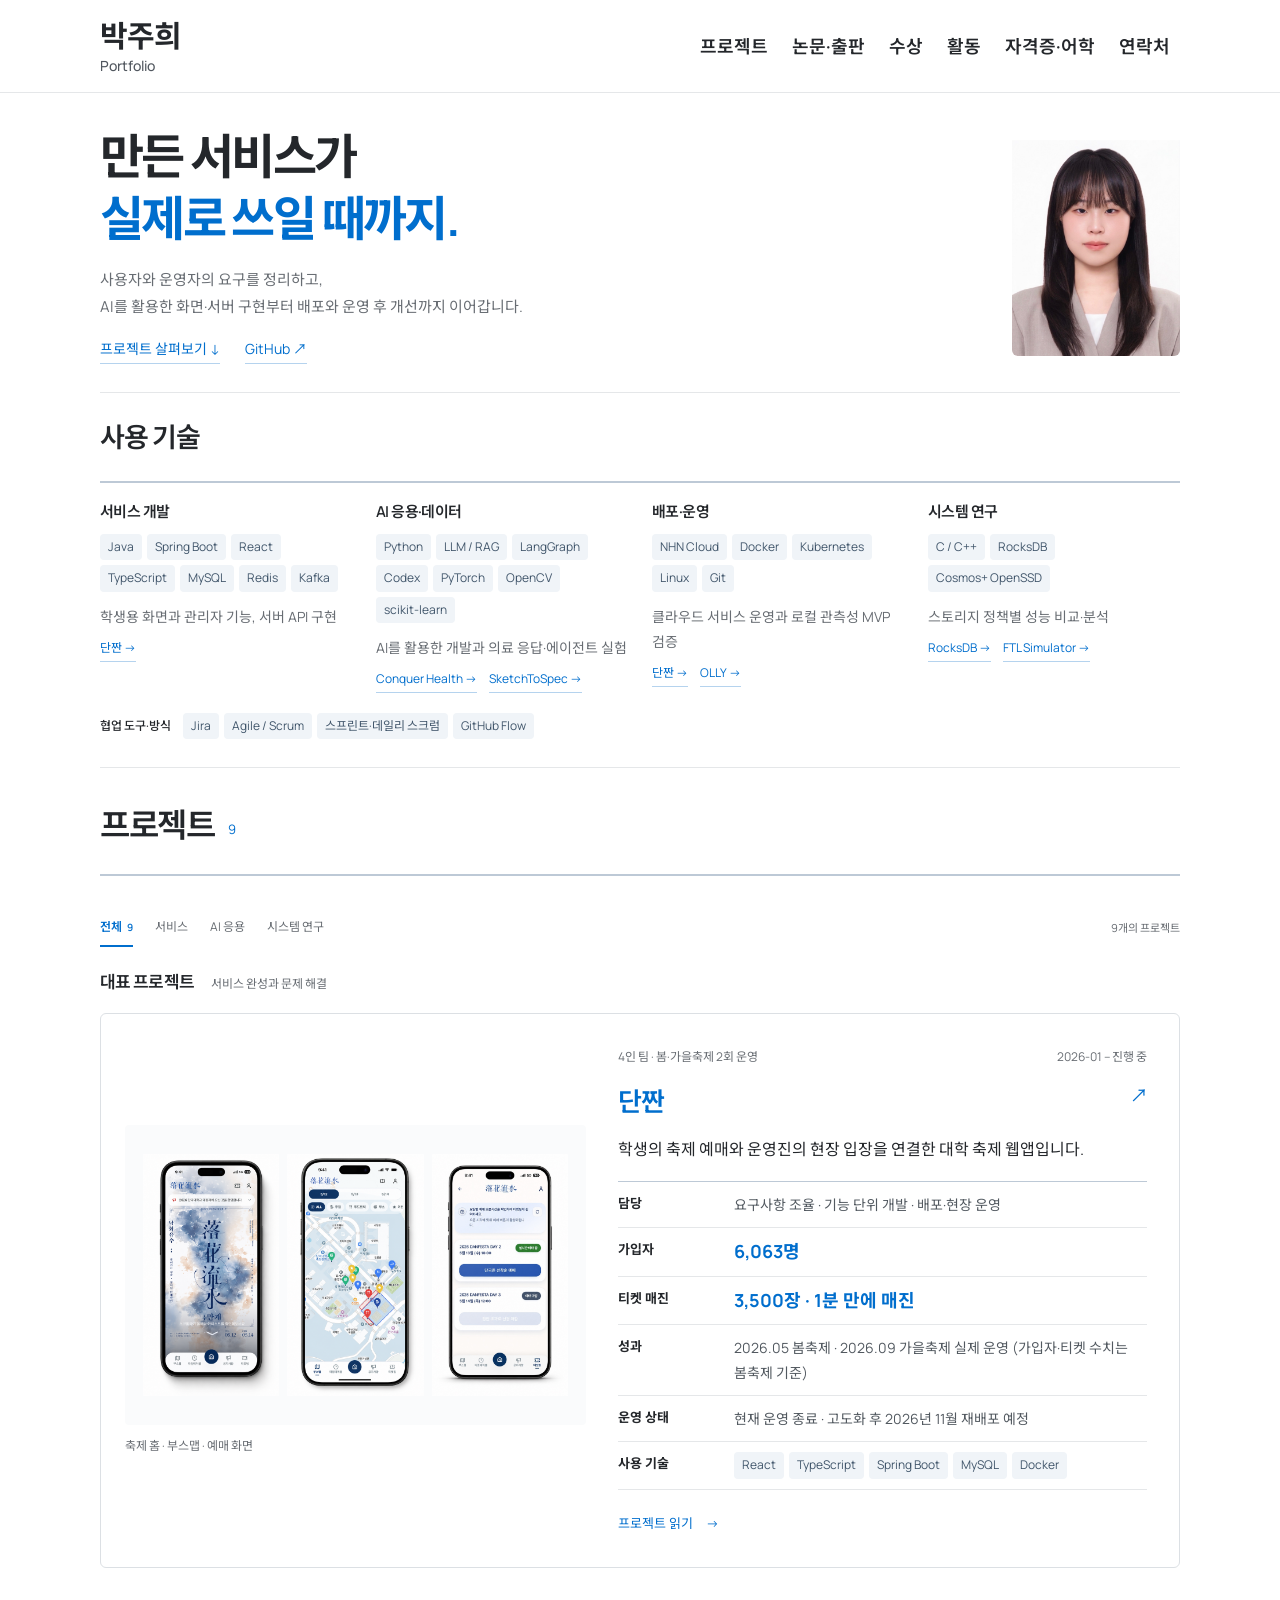
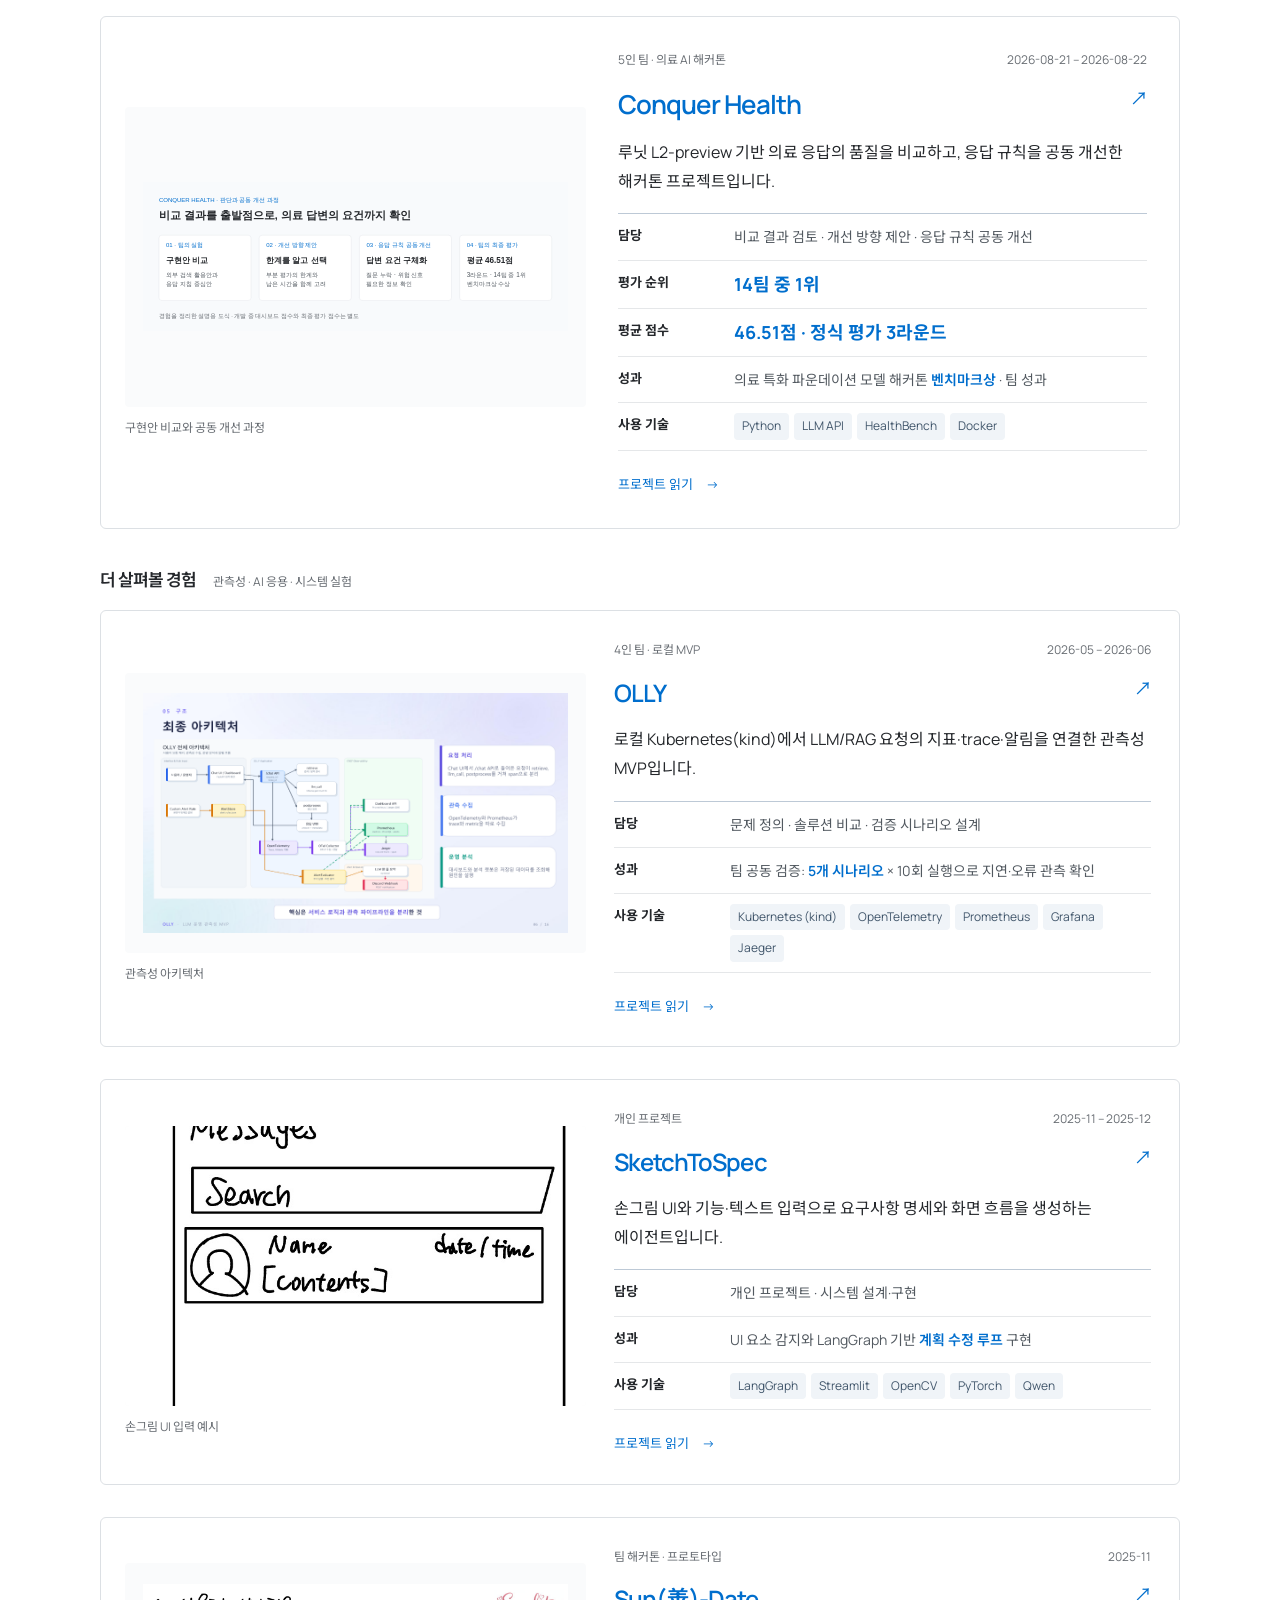
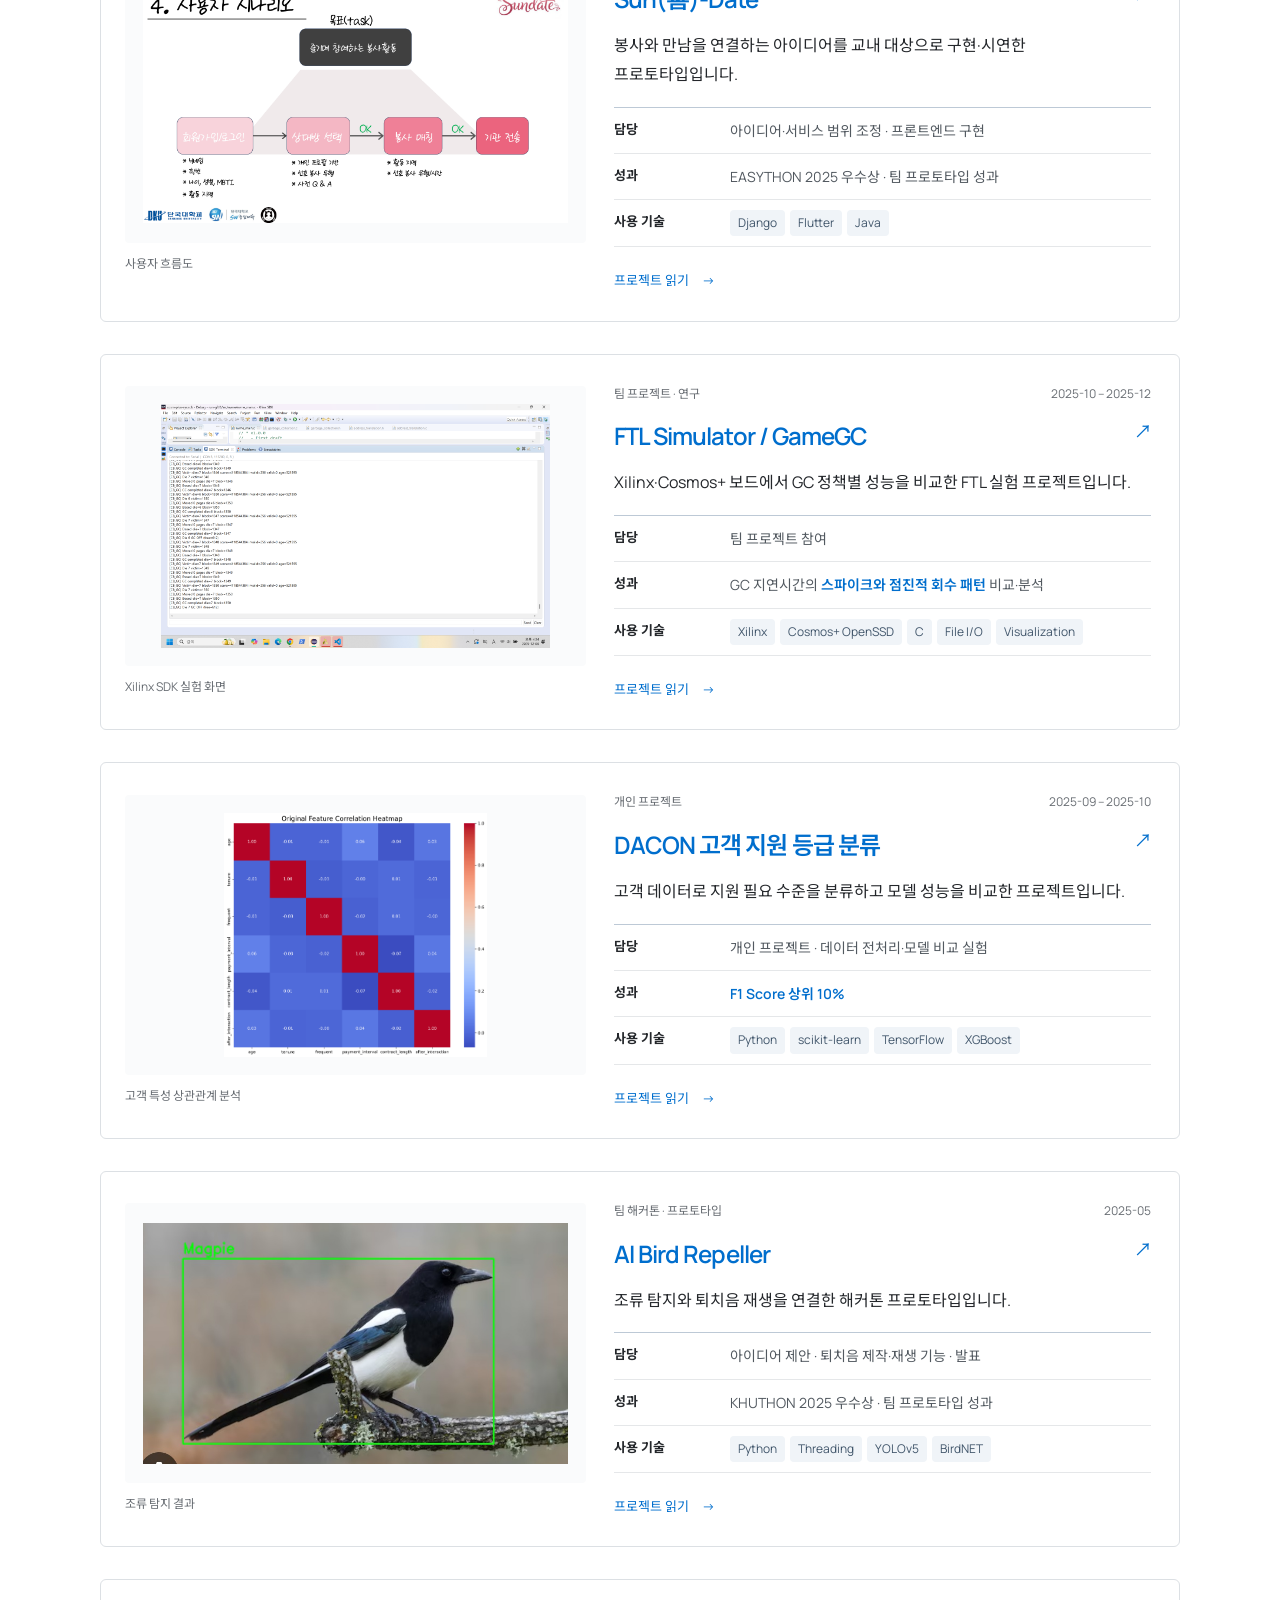
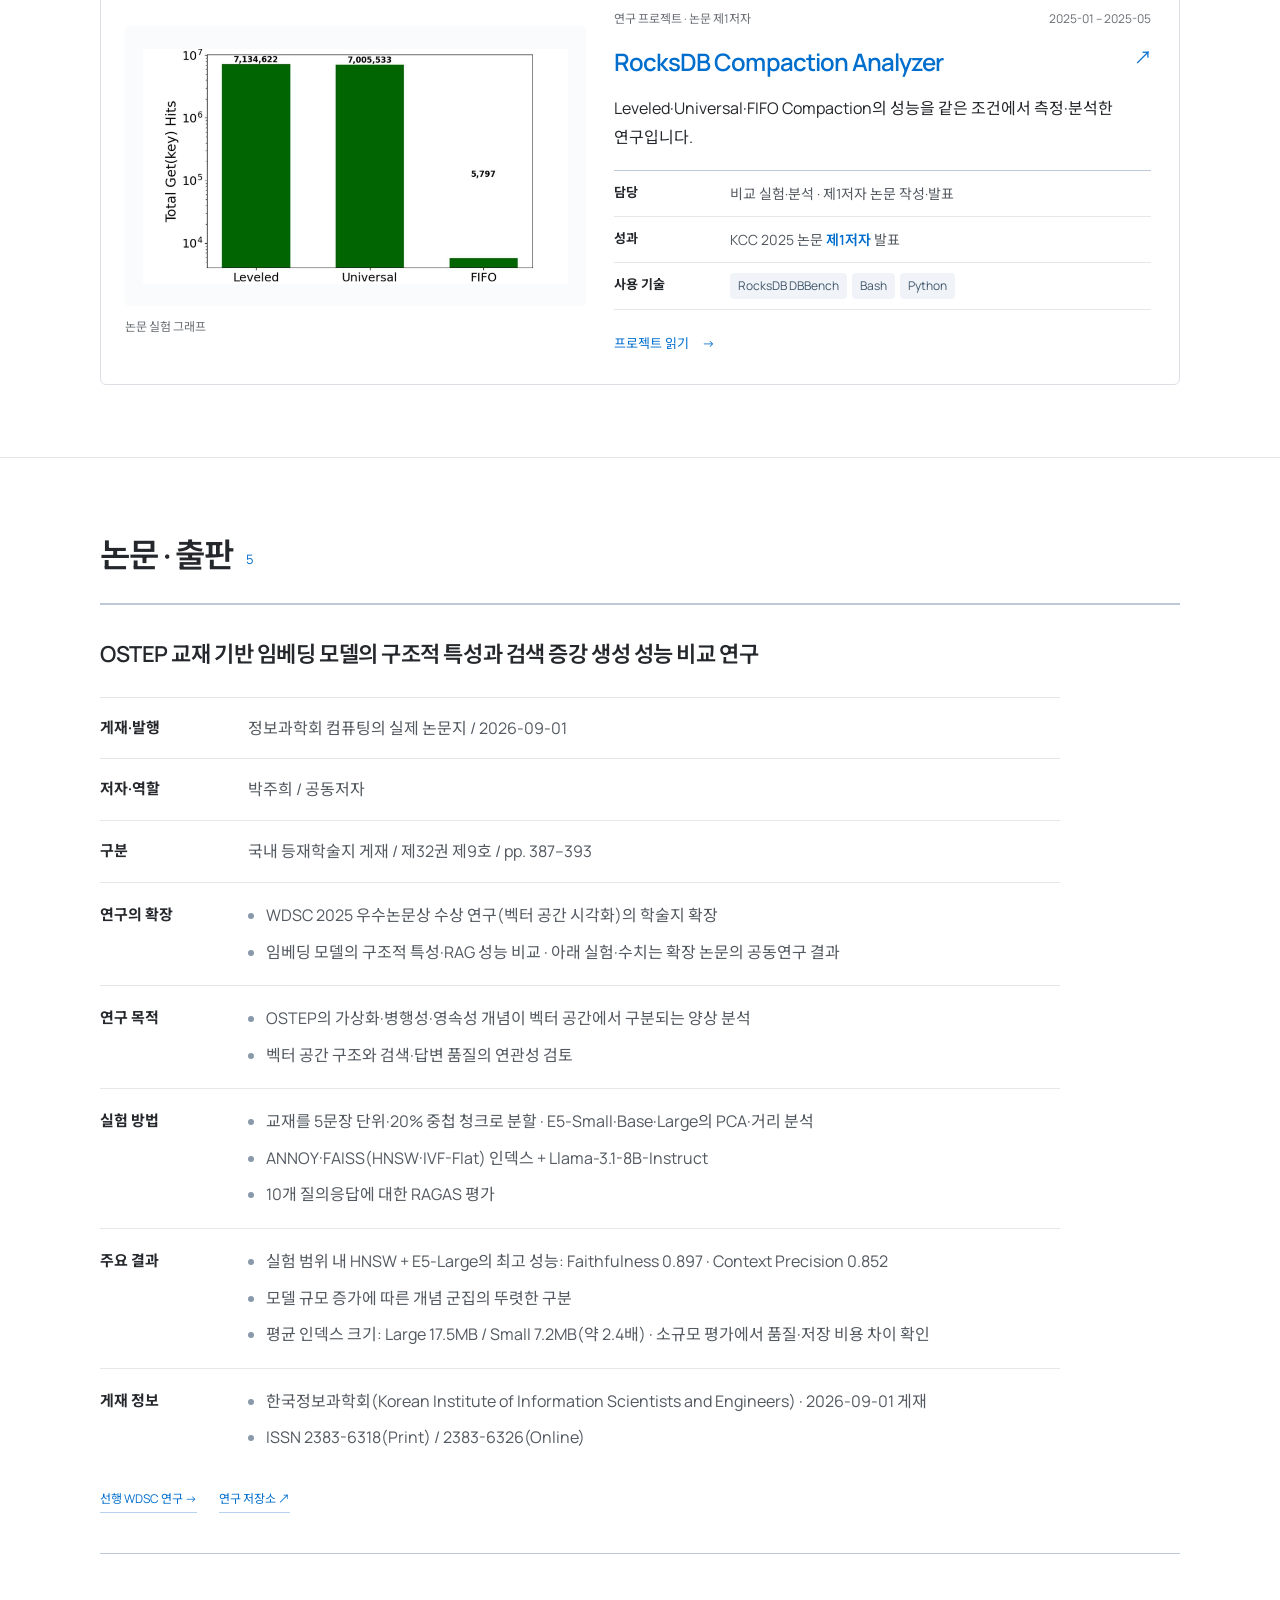
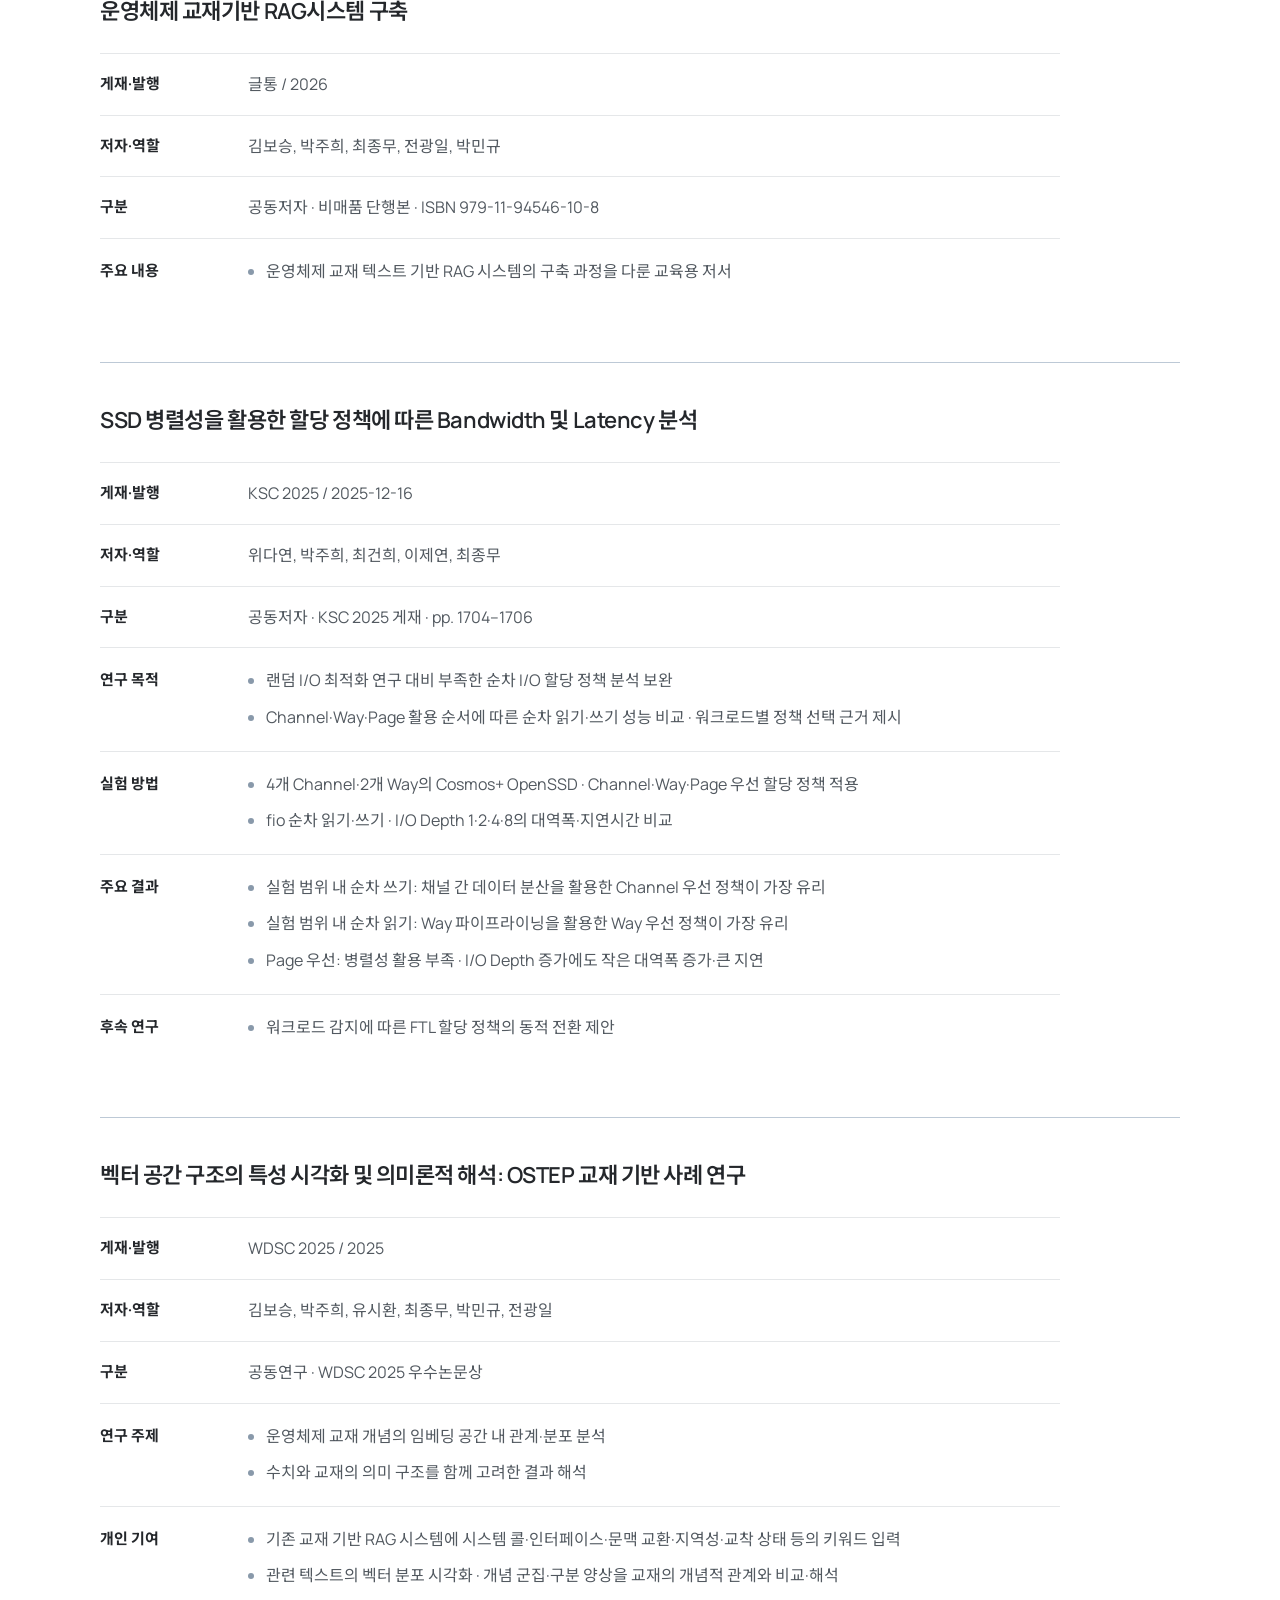
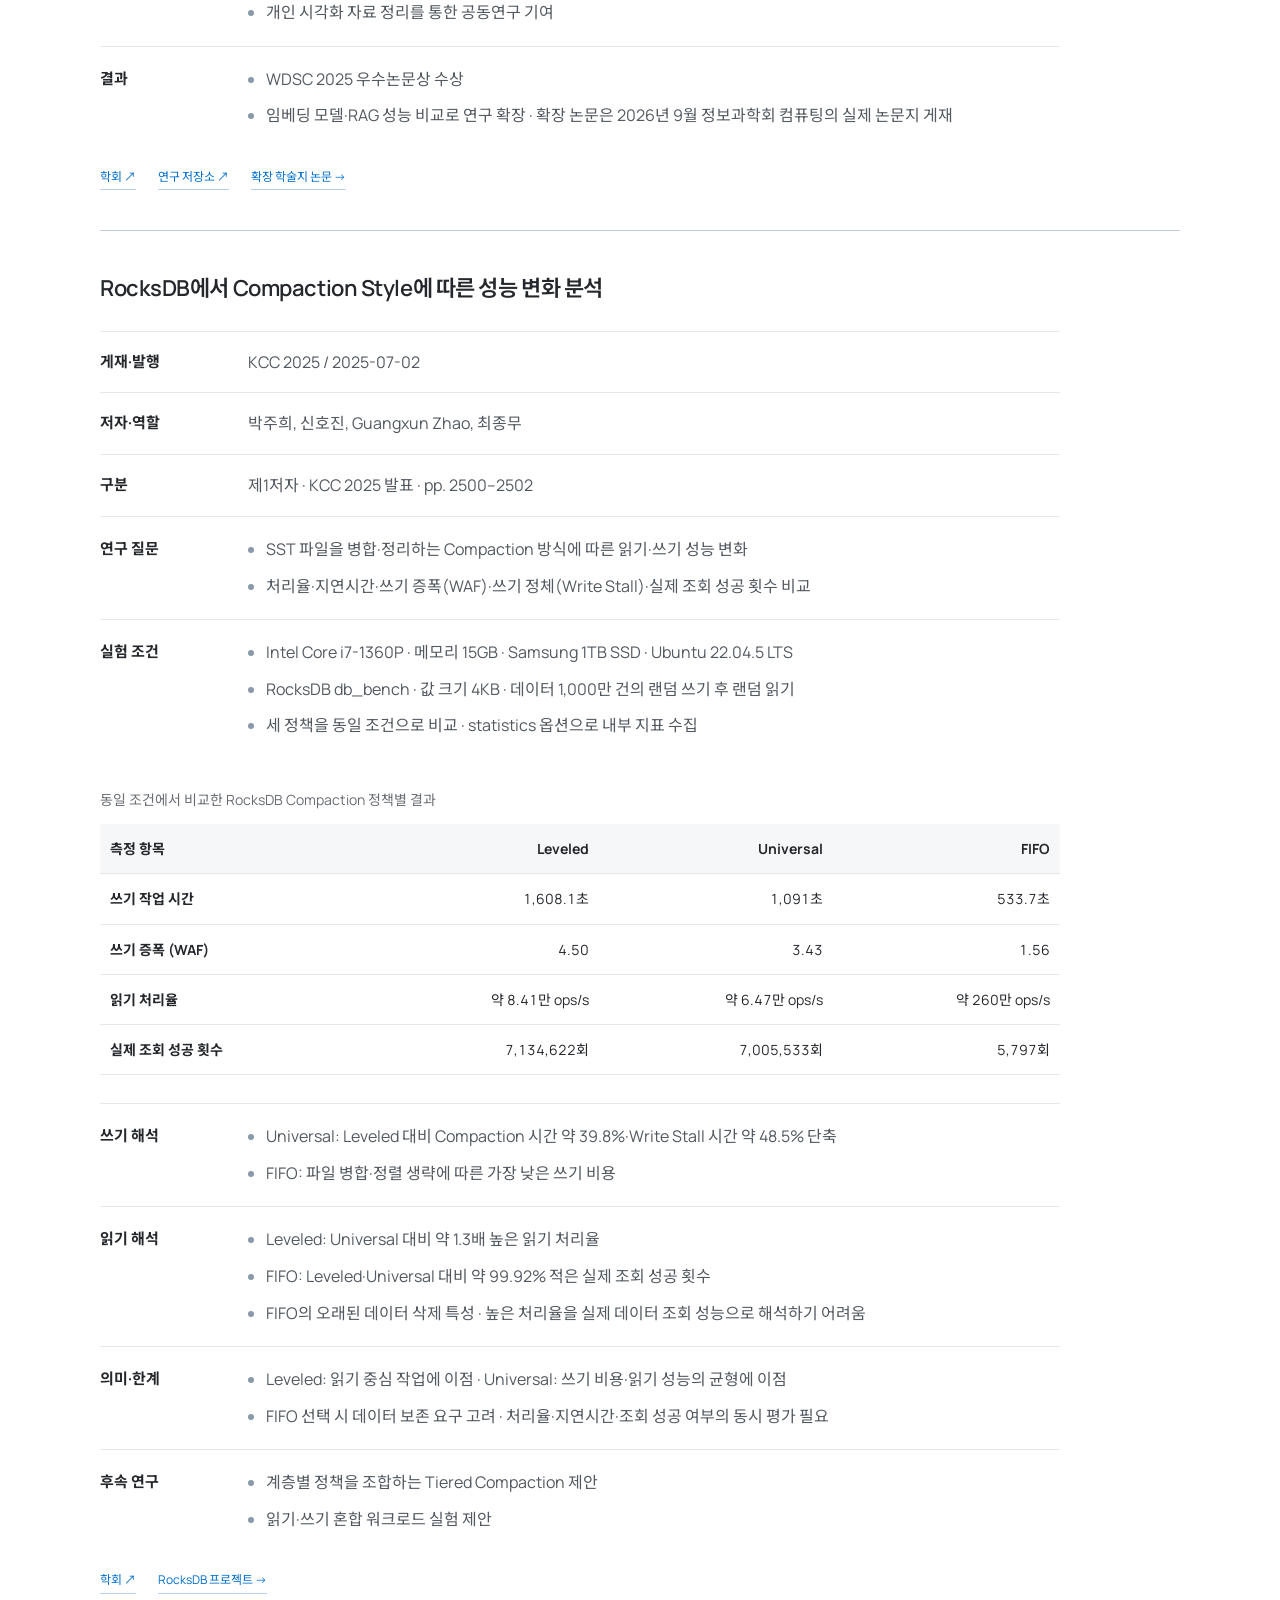
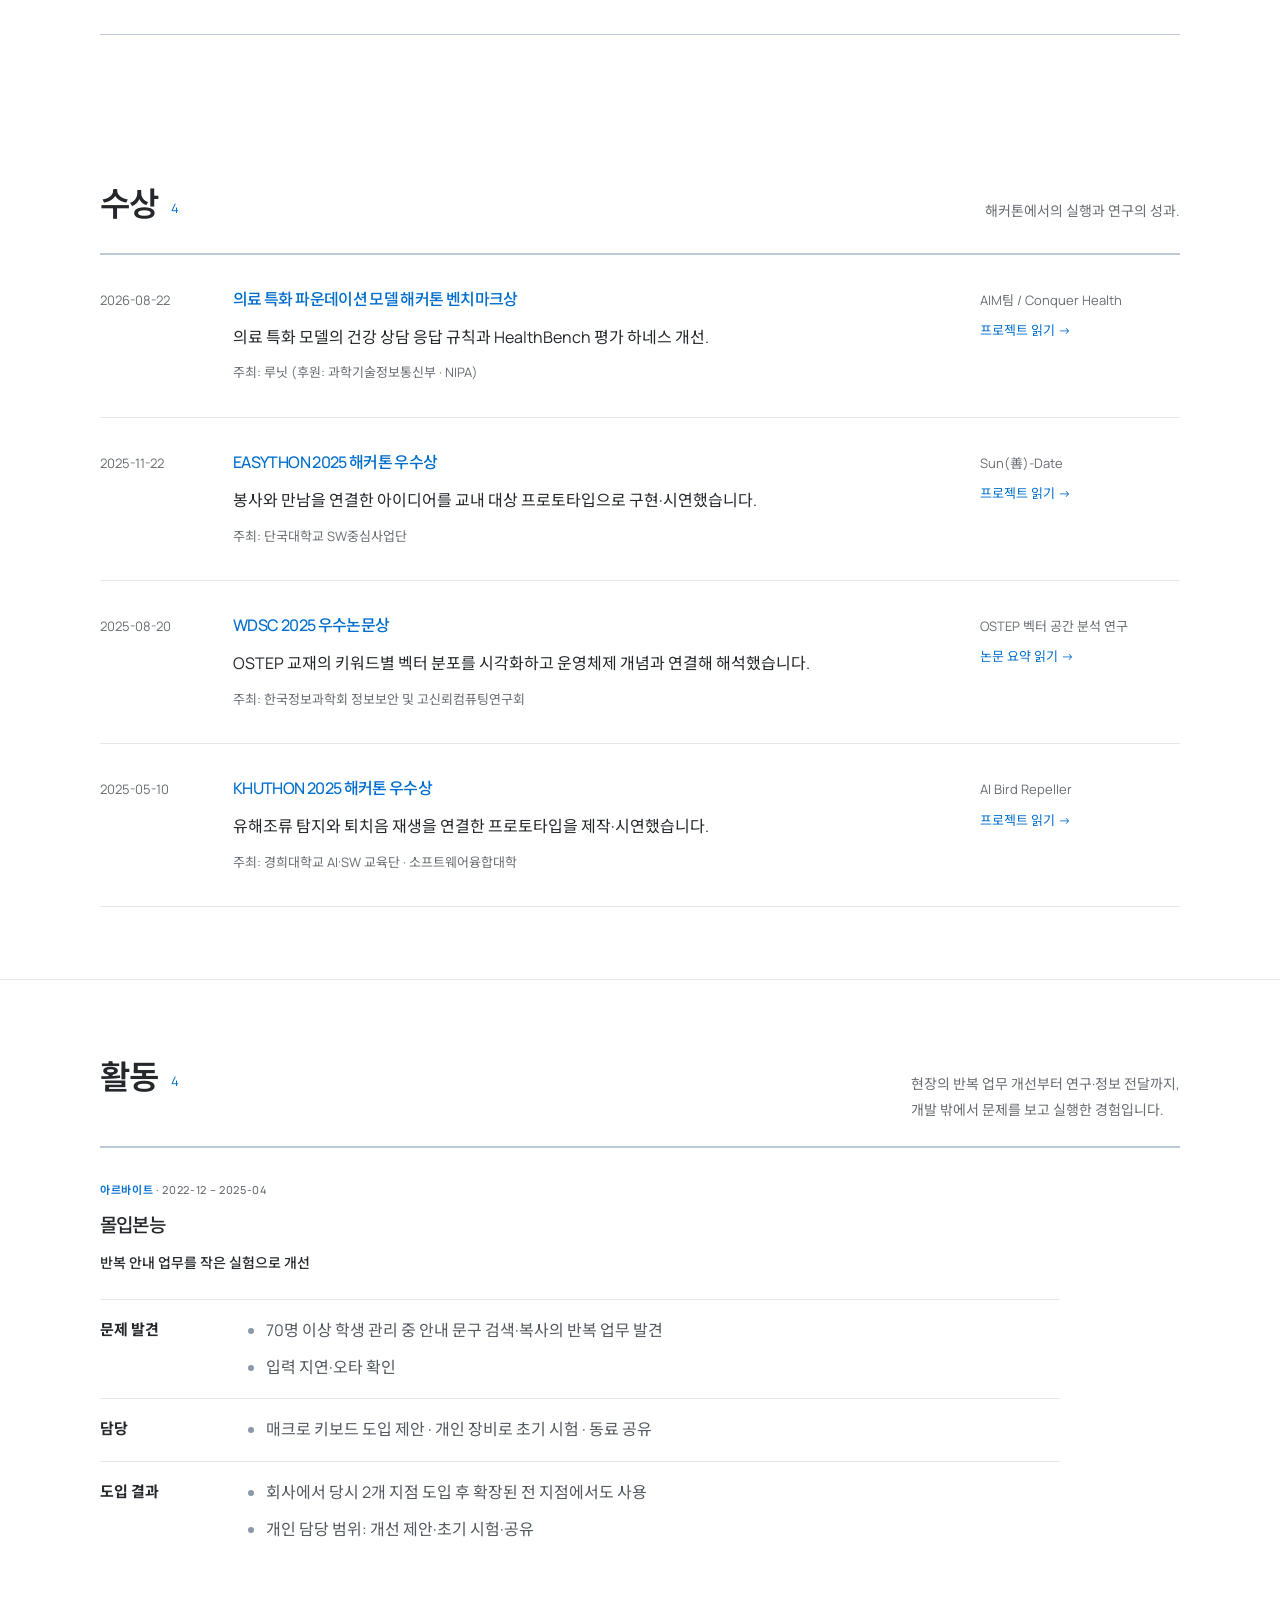
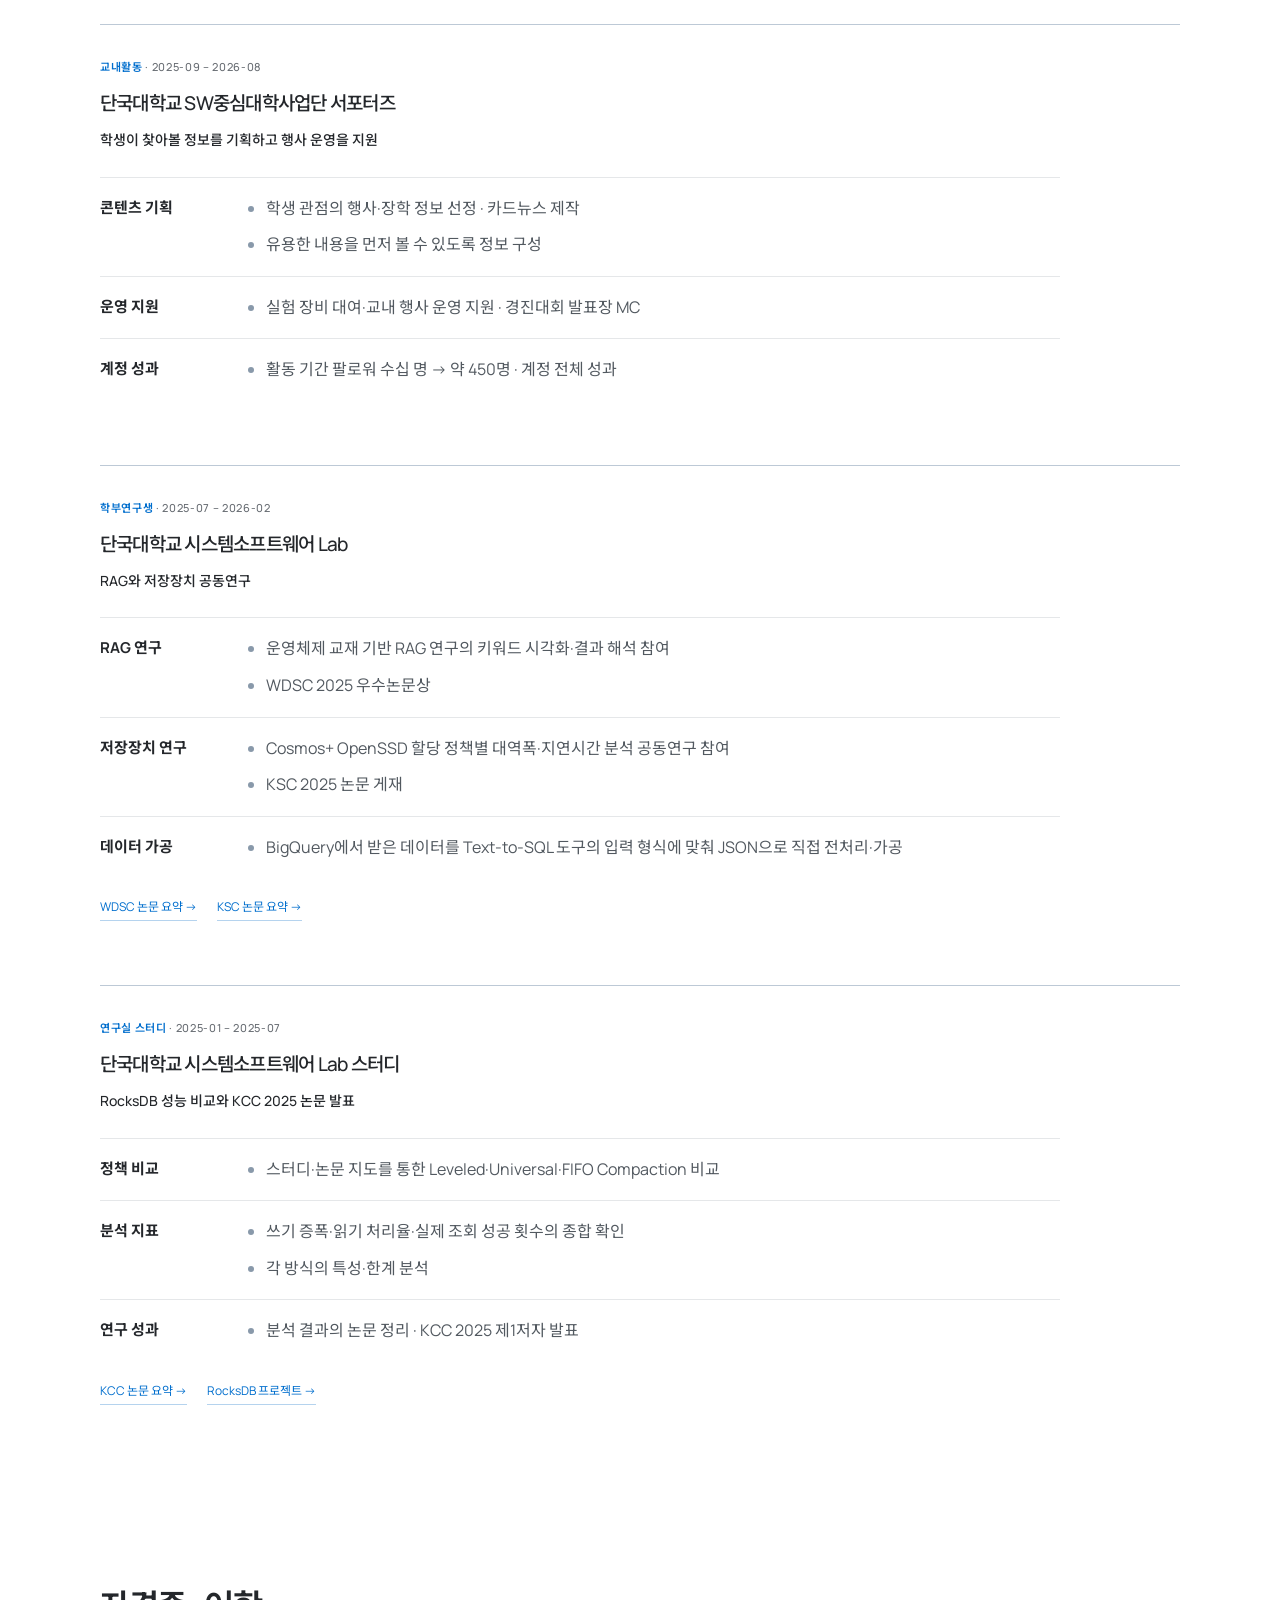
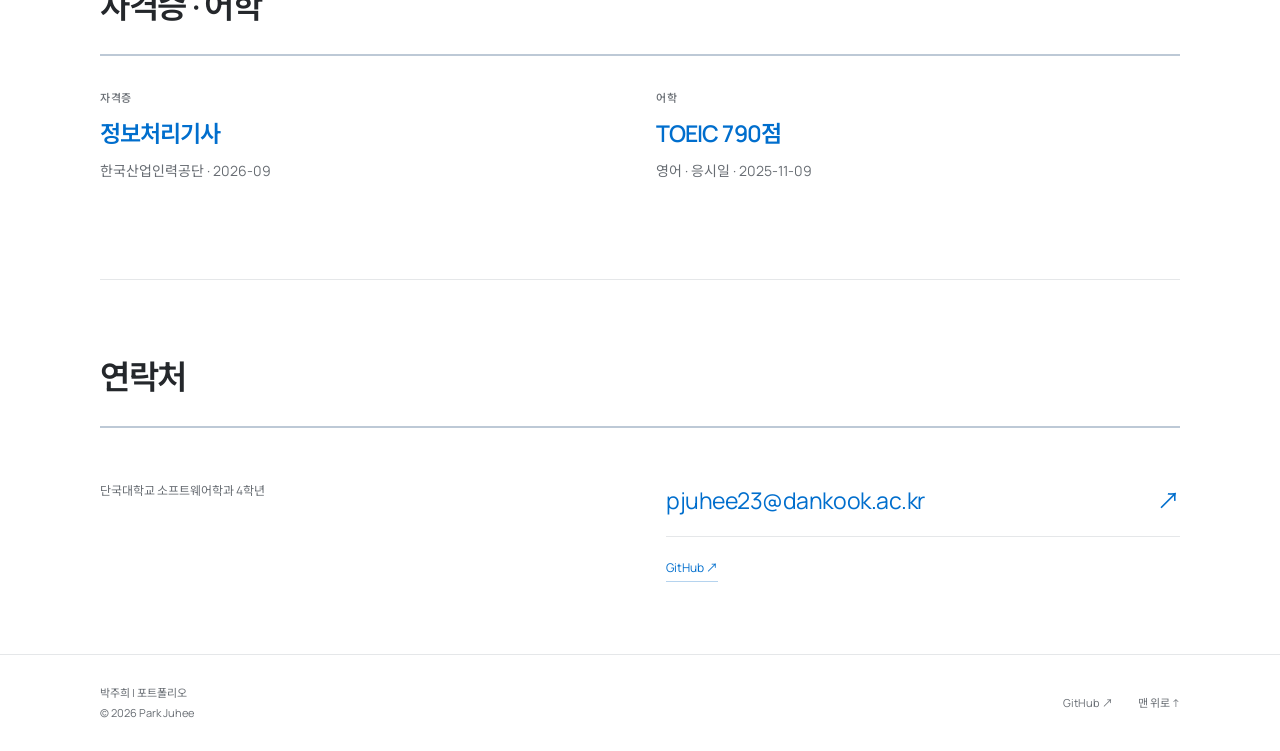
==== commit 4b34d891: "Simplify section headings and align collaboration content" ====
--- a/index.html
+++ b/index.html
@@ -5,16 +5,16 @@
 <link rel="canonical" href="https://juhee0223.github.io/juhee-portfolio/"><link rel="icon" href="assets/favicon.svg" type="image/svg+xml">
 <link rel="preconnect" href="https://fonts.googleapis.com"><link rel="preconnect" href="https://fonts.gstatic.com" crossorigin>
 <link href="https://fonts.googleapis.com/css2?family=Manrope:wght@400;500;600;700;800&family=Noto+Sans+KR:wght@400;500;600;700;800&display=swap" rel="stylesheet">
-<link rel="stylesheet" href="styles.css?v=f7239bbfc9"><script src="site.js?v=08d4f7c017" defer></script></head>
+<link rel="stylesheet" href="styles.css?v=f61be0116d"><script src="site.js?v=08d4f7c017" defer></script></head>
 <body><a class="skip-link" href="#main">본문으로 바로가기</a>
 <header class="site-header"><div class="nav-wrap"><a class="brand" href="index.html" aria-label="박주희 포트폴리오 홈"><span>박주희</span><small>Portfolio</small></a>
 <button class="menu-toggle" type="button" aria-expanded="false" aria-controls="site-nav">메뉴 <span aria-hidden="true">☰</span></button>
 <nav id="site-nav" aria-label="주요 메뉴"><a href="#projects">프로젝트</a><a href="#research">논문·출판</a><a href="#awards">수상</a><a href="#activities">활동</a><a href="#credentials">자격증·어학</a><a class="nav-contact" href="#contact">연락처</a></nav></div></header>
 <main id="main">
 <section class="hero container"><img class="hero-portrait" src="assets/juhee-portrait.jpg" alt="박주희 프로필 사진" width="1169" height="1712" fetchpriority="high"><h1>만든 서비스가<br><span class="accent-text">실제로 쓰일 때까지.</span></h1><p class="hero-description">사용자와 운영자의 요구를 정리하고,<br>AI를 활용한 화면·서버 구현부터 배포와 운영 후 개선까지 이어갑니다.</p><div class="hero-actions"><a class="text-link" href="#projects">프로젝트 살펴보기 ↓</a><a class="text-link" href="https://github.com/juhee0223" target="_blank" rel="noopener noreferrer">GitHub ↗</a></div></section>
-<section id="skills" class="skills-section container" aria-labelledby="skills-title"><div class="section-heading"><h2 id="skills-title">사용 기술</h2><p>프로젝트에서 활용한 기술과 경험</p></div><div class="skill-grid"><article class="skill-group"><h3>서비스 개발</h3><div class="tech-tags"><span>Java</span><span>Spring Boot</span><span>React</span><span>TypeScript</span><span>MySQL</span><span>Redis</span><span>Kafka</span></div><p>학생용 화면과 관리자 기능, 서버 API 구현</p><div class="skill-links"><a class="text-link" href="projects/danzzan.html">단짠 <span aria-hidden="true">→</span></a></div></article><article class="skill-group"><h3>AI 응용·데이터</h3><div class="tech-tags"><span>Python</span><span>LLM / RAG</span><span>LangGraph</span><span>Codex</span><span>PyTorch</span><span>OpenCV</span><span>scikit-learn</span></div><p>AI를 활용한 개발과 의료 응답·에이전트 실험</p><div class="skill-links"><a class="text-link" href="projects/conquer-health.html">Conquer Health <span aria-hidden="true">→</span></a><a class="text-link" href="projects/sketch-to-spec.html">SketchToSpec <span aria-hidden="true">→</span></a></div></article><article class="skill-group"><h3>배포·운영</h3><div class="tech-tags"><span>NHN Cloud</span><span>Docker</span><span>Kubernetes</span><span>Linux</span><span>Git</span></div><p>클라우드 서비스 운영과 로컬 관측성 MVP 검증</p><div class="skill-links"><a class="text-link" href="projects/danzzan.html">단짠 <span aria-hidden="true">→</span></a><a class="text-link" href="projects/olly.html">OLLY <span aria-hidden="true">→</span></a></div></article><article class="skill-group"><h3>시스템 연구</h3><div class="tech-tags"><span>C / C++</span><span>RocksDB</span><span>Cosmos+ OpenSSD</span></div><p>스토리지 정책별 성능 비교·분석</p><div class="skill-links"><a class="text-link" href="projects/rocksdb.html">RocksDB <span aria-hidden="true">→</span></a><a class="text-link" href="projects/gamegc.html">FTL Simulator <span aria-hidden="true">→</span></a></div></article></div><div class="skills-collaboration"><strong>협업 도구·방식</strong><div class="tech-tags"><span>Jira</span><span>Agile / Scrum</span><span>스프린트·데일리 스크럼</span><span>GitHub Flow</span></div></div></section>
-<section id="projects" class="section container"><div class="section-heading"><div><h2>프로젝트 <span class="section-count">9</span></h2></div><p>서비스를 완성한 경험과 근거를 바탕으로 판단한 경험.<br>단짠과 의료 AI 해커톤을 대표 사례로 소개합니다.</p></div><div class="filter-row"><div class="filters" role="group" aria-label="프로젝트 분야 필터"><button type="button" data-filter="all" class="active" aria-pressed="true">전체 <span>9</span></button><button type="button" data-filter="service" aria-pressed="false">서비스</button><button type="button" data-filter="ai" aria-pressed="false">AI 응용</button><button type="button" data-filter="systems" aria-pressed="false">시스템 연구</button></div><p class="project-count" role="status" aria-live="polite">9개의 프로젝트</p></div><div class="project-group"><h3 class="project-group-title">대표 프로젝트 <span>서비스 완성과 문제 해결</span></h3><div class="project-grid featured-grid"><article class="project-card featured-card" data-category="service"><a class="card-body" href="projects/danzzan.html" aria-labelledby="project-danzzan"><div class="card-media-wrap"><div class="card-media screen-strip"><img src="assets/danzzan-user-home.png" alt="단짠 축제 홈 화면의 포스터와 주요 메뉴" width="941" height="1672" loading="lazy" decoding="async"><img src="assets/danzzan-user-boothmap.png" alt="단짠의 날짜 및 유형별 부스 위치 지도" width="941" height="1672" loading="lazy" decoding="async"><img src="assets/danzzan-ticketing.png" alt="단짠의 날짜별 예매 상태와 예매 버튼 화면" width="941" height="1672" loading="lazy" decoding="async"></div><p class="card-media-label">축제 홈 · 부스맵 · 예매 화면</p></div><div class="card-copy"><div class="card-meta"><span>4인 팀 · 봄·가을축제 2회 운영</span><span>2026-01 – 진행 중</span></div><h3 id="project-danzzan">단짠<span aria-hidden="true">↗</span></h3><p class="card-subtitle">학생의 축제 예매와 운영진의 현장 입장을 연결한 대학 축제 웹앱입니다.</p><dl class="info-list card-facts"><div class="info-row"><dt>담당</dt><dd>요구사항 조율 · 기능 단위 개발 · 배포·현장 운영</dd></div><div class="info-row"><dt>가입자</dt><dd><strong class="metric-value">6,063명</strong></dd></div><div class="info-row"><dt>티켓 매진</dt><dd><strong class="metric-value">3,500장 · 1분 만에 매진</strong></dd></div><div class="info-row"><dt>성과</dt><dd>2026.05 봄축제 · 2026.09 가을축제 실제 운영 (가입자·티켓 수치는 봄축제 기준)</dd></div><div class="info-row"><dt>운영 상태</dt><dd>현재 운영 종료 · 고도화 후 2026년 11월 재배포 예정</dd></div><div class="info-row"><dt>사용 기술</dt><dd><div class="tech-tags"><span>React</span><span>TypeScript</span><span>Spring Boot</span><span>MySQL</span><span>Docker</span></div></dd></div></dl><span class="card-cta">프로젝트 읽기 <span aria-hidden="true">→</span></span></div></a></article><article class="project-card featured-card" data-category="ai"><a class="card-body" href="projects/conquer-health.html" aria-labelledby="project-conquer-health"><div class="card-media-wrap"><div class="card-media "><img src="assets/conquer-decision-flow.svg" alt="구현안 비교, 부분 평가 한계 검토, 응답 규칙 공동 개선, 최종 평가로 이어지는 과정" width="1200" height="420" loading="lazy" decoding="async"></div><p class="card-media-label">구현안 비교와 공동 개선 과정</p></div><div class="card-copy"><div class="card-meta"><span>5인 팀 · 의료 AI 해커톤</span><span>2026-08-21 – 2026-08-22</span></div><h3 id="project-conquer-health">Conquer Health<span aria-hidden="true">↗</span></h3><p class="card-subtitle">루닛 L2-preview 기반 의료 응답의 품질을 비교하고, 응답 규칙을 공동 개선한 해커톤 프로젝트입니다.</p><dl class="info-list card-facts"><div class="info-row"><dt>담당</dt><dd>비교 결과 검토 · 개선 방향 제안 · 응답 규칙 공동 개선</dd></div><div class="info-row"><dt>평가 순위</dt><dd><strong class="metric-value">14팀 중 1위</strong></dd></div><div class="info-row"><dt>평균 점수</dt><dd><strong class="metric-value">46.51점 · 정식 평가 3라운드</strong></dd></div><div class="info-row"><dt>성과</dt><dd>의료 특화 파운데이션 모델 해커톤 <strong class="detail-highlight">벤치마크상</strong> · 팀 성과</dd></div><div class="info-row"><dt>사용 기술</dt><dd><div class="tech-tags"><span>Python</span><span>LLM API</span><span>HealthBench</span><span>Docker</span></div></dd></div></dl><span class="card-cta">프로젝트 읽기 <span aria-hidden="true">→</span></span></div></a></article></div></div><div class="project-group"><h3 class="project-group-title">더 살펴볼 경험 <span>관측성 · AI 응용 · 시스템 실험</span></h3><div class="project-grid supporting-grid"><article class="project-card supporting-card" data-category="systems"><a class="card-body" href="projects/olly.html" aria-labelledby="project-olly"><div class="card-media-wrap"><div class="card-media "><img src="assets/olly-architecture.png" alt="Chat UI부터 OpenTelemetry·Prometheus·Jaeger·Discord 알림으로 이어지는 OLLY 구조도" width="1920" height="1080" loading="lazy" decoding="async"></div><p class="card-media-label">관측성 아키텍처</p></div><div class="card-copy"><div class="card-meta"><span>4인 팀 · 로컬 MVP</span><span>2026-05 – 2026-06</span></div><h3 id="project-olly">OLLY<span aria-hidden="true">↗</span></h3><p class="card-subtitle">로컬 Kubernetes(kind)에서 LLM/RAG 요청의 지표·trace·알림을 연결한 관측성 MVP입니다.</p><dl class="info-list card-facts"><div class="info-row"><dt>담당</dt><dd>문제 정의 · 솔루션 비교 · 검증 시나리오 설계</dd></div><div class="info-row"><dt>성과</dt><dd>팀 공동 검증: <strong class="detail-highlight">5개 시나리오</strong> × 10회 실행으로 지연·오류 관측 확인</dd></div><div class="info-row"><dt>사용 기술</dt><dd><div class="tech-tags"><span>Kubernetes (kind)</span><span>OpenTelemetry</span><span>Prometheus</span><span>Grafana</span><span>Jaeger</span></div></dd></div></dl><span class="card-cta">프로젝트 읽기 <span aria-hidden="true">→</span></span></div></a></article><article class="project-card supporting-card" data-category="ai"><a class="card-body" href="projects/sketch-to-spec.html" aria-labelledby="project-sketch-to-spec"><div class="card-media-wrap"><div class="card-media sketch-detail"><img src="assets/sketch-input-example.jpg" alt="SketchToSpec 저장소의 손그림 메시지 화면 입력 예시" width="745" height="1168" loading="lazy" decoding="async"></div><p class="card-media-label">손그림 UI 입력 예시</p></div><div class="card-copy"><div class="card-meta"><span>개인 프로젝트</span><span>2025-11 – 2025-12</span></div><h3 id="project-sketch-to-spec">SketchToSpec<span aria-hidden="true">↗</span></h3><p class="card-subtitle">손그림 UI와 기능·텍스트 입력으로 요구사항 명세와 화면 흐름을 생성하는 에이전트입니다.</p><dl class="info-list card-facts"><div class="info-row"><dt>담당</dt><dd>개인 프로젝트 · 시스템 설계·구현</dd></div><div class="info-row"><dt>성과</dt><dd>UI 요소 감지와 LangGraph 기반 <strong class="detail-highlight">계획 수정 루프</strong> 구현</dd></div><div class="info-row"><dt>사용 기술</dt><dd><div class="tech-tags"><span>LangGraph</span><span>Streamlit</span><span>OpenCV</span><span>PyTorch</span><span>Qwen</span></div></dd></div></dl><span class="card-cta">프로젝트 읽기 <span aria-hidden="true">→</span></span></div></a></article><article class="project-card supporting-card" data-category="service"><a class="card-body" href="projects/sun-date.html" aria-labelledby="project-sun-date"><div class="card-media-wrap"><div class="card-media "><img src="assets/sundate-user-flow.png" alt="가입·상대방 선택·봉사 매칭·기관 전송으로 이어지는 Sun-Date 시나리오" width="1440" height="810" loading="lazy" decoding="async"></div><p class="card-media-label">사용자 흐름도</p></div><div class="card-copy"><div class="card-meta"><span>팀 해커톤 · 프로토타입</span><span>2025-11</span></div><h3 id="project-sun-date">Sun(善)-Date<span aria-hidden="true">↗</span></h3><p class="card-subtitle">봉사와 만남을 연결하는 아이디어를 교내 대상으로 구현·시연한 프로토타입입니다.</p><dl class="info-list card-facts"><div class="info-row"><dt>담당</dt><dd>아이디어·서비스 범위 조정 · 프론트엔드 구현</dd></div><div class="info-row"><dt>성과</dt><dd>EASYTHON 2025 우수상 · 팀 프로토타입 성과</dd></div><div class="info-row"><dt>사용 기술</dt><dd><div class="tech-tags"><span>Django</span><span>Flutter</span><span>Java</span></div></dd></div></dl><span class="card-cta">프로젝트 읽기 <span aria-hidden="true">→</span></span></div></a></article><article class="project-card supporting-card" data-category="systems"><a class="card-body" href="projects/gamegc.html" aria-labelledby="project-gamegc"><div class="card-media-wrap"><div class="card-media "><img src="assets/gamegc-xilinx-console.png" alt="Xilinx SDK에서 Cost-Benefit GC의 victim 선택과 erase 로그를 확인하는 COSMOS+ 실험 화면" width="2876" height="1800" loading="lazy" decoding="async"></div><p class="card-media-label">Xilinx SDK 실험 화면</p></div><div class="card-copy"><div class="card-meta"><span>팀 프로젝트 · 연구</span><span>2025-10 – 2025-12</span></div><h3 id="project-gamegc">FTL Simulator / GameGC<span aria-hidden="true">↗</span></h3><p class="card-subtitle">Xilinx·Cosmos+ 보드에서 GC 정책별 성능을 비교한 FTL 실험 프로젝트입니다.</p><dl class="info-list card-facts"><div class="info-row"><dt>담당</dt><dd>팀 프로젝트 참여</dd></div><div class="info-row"><dt>성과</dt><dd>GC 지연시간의 <strong class="detail-highlight">스파이크와 점진적 회수 패턴</strong> 비교·분석</dd></div><div class="info-row"><dt>사용 기술</dt><dd><div class="tech-tags"><span>Xilinx</span><span>Cosmos+ OpenSSD</span><span>C</span><span>File I/O</span><span>Visualization</span></div></dd></div></dl><span class="card-cta">프로젝트 읽기 <span aria-hidden="true">→</span></span></div></a></article><article class="project-card supporting-card" data-category="ai"><a class="card-body" href="projects/dacon.html" aria-labelledby="project-dacon"><div class="card-media-wrap"><div class="card-media "><img src="assets/dacon-feature-heatmap.png" alt="나이·이용 기간·결제 간격 등 원본 고객 특성 간 상관계수 히트맵" width="2714" height="2519" loading="lazy" decoding="async"></div><p class="card-media-label">고객 특성 상관관계 분석</p></div><div class="card-copy"><div class="card-meta"><span>개인 프로젝트</span><span>2025-09 – 2025-10</span></div><h3 id="project-dacon">DACON 고객 지원 등급 분류<span aria-hidden="true">↗</span></h3><p class="card-subtitle">고객 데이터로 지원 필요 수준을 분류하고 모델 성능을 비교한 프로젝트입니다.</p><dl class="info-list card-facts"><div class="info-row"><dt>담당</dt><dd>개인 프로젝트 · 데이터 전처리·모델 비교 실험</dd></div><div class="info-row"><dt>성과</dt><dd><strong class="detail-highlight">F1 Score</strong> <strong class="detail-highlight">상위 10%</strong></dd></div><div class="info-row"><dt>사용 기술</dt><dd><div class="tech-tags"><span>Python</span><span>scikit-learn</span><span>TensorFlow</span><span>XGBoost</span></div></dd></div></dl><span class="card-cta">프로젝트 읽기 <span aria-hidden="true">→</span></span></div></a></article><article class="project-card supporting-card" data-category="ai"><a class="card-body" href="projects/bird-repeller.html" aria-labelledby="project-bird-repeller"><div class="card-media-wrap"><div class="card-media "><img src="assets/bird-detection.jpg" alt="테스트 이미지에서 Magpie로 분류된 까치와 탐지 bounding box" width="792" height="448" loading="lazy" decoding="async"></div><p class="card-media-label">조류 탐지 결과</p></div><div class="card-copy"><div class="card-meta"><span>팀 해커톤 · 프로토타입</span><span>2025-05</span></div><h3 id="project-bird-repeller">AI Bird Repeller<span aria-hidden="true">↗</span></h3><p class="card-subtitle">조류 탐지와 퇴치음 재생을 연결한 해커톤 프로토타입입니다.</p><dl class="info-list card-facts"><div class="info-row"><dt>담당</dt><dd>아이디어 제안 · 퇴치음 제작·재생 기능 · 발표</dd></div><div class="info-row"><dt>성과</dt><dd>KHUTHON 2025 우수상 · 팀 프로토타입 성과</dd></div><div class="info-row"><dt>사용 기술</dt><dd><div class="tech-tags"><span>Python</span><span>Threading</span><span>YOLOv5</span><span>BirdNET</span></div></dd></div></dl><span class="card-cta">프로젝트 읽기 <span aria-hidden="true">→</span></span></div></a></article><article class="project-card supporting-card" data-category="systems"><a class="card-body" href="projects/rocksdb.html" aria-labelledby="project-rocksdb"><div class="card-media-wrap"><div class="card-media "><img src="assets/rocksdb-read-hits.jpg" alt="Leveled·Universal·FIFO 정책별 Get key 조회 성공 횟수를 비교한 로그 축 그래프" width="1564" height="863" loading="lazy" decoding="async"></div><p class="card-media-label">논문 실험 그래프</p></div><div class="card-copy"><div class="card-meta"><span>연구 프로젝트 · 논문 제1저자</span><span>2025-01 – 2025-05</span></div><h3 id="project-rocksdb">RocksDB Compaction Analyzer<span aria-hidden="true">↗</span></h3><p class="card-subtitle">Leveled·Universal·FIFO Compaction의 성능을 같은 조건에서 측정·분석한 연구입니다.</p><dl class="info-list card-facts"><div class="info-row"><dt>담당</dt><dd>비교 실험·분석 · 제1저자 논문 작성·발표</dd></div><div class="info-row"><dt>성과</dt><dd>KCC 2025 논문 <strong class="detail-highlight">제1저자</strong> 발표</dd></div><div class="info-row"><dt>사용 기술</dt><dd><div class="tech-tags"><span>RocksDB DBBench</span><span>Bash</span><span>Python</span></div></dd></div></dl><span class="card-cta">프로젝트 읽기 <span aria-hidden="true">→</span></span></div></a></article></div></div></section>
-<section id="research" class="section research-section"><div class="container"><div class="section-heading"><div><h2>논문 · 출판 <span class="section-count">5</span></h2></div><p>스토리지 성능 분석과 텍스트 임베딩 연구,<br>그리고 운영체제 교재 기반 RAG 저서.</p></div><div class="publication-list"><article class="publication" id="publication-journal"><div class="pub-main"><h3>OSTEP 교재 기반 임베딩 모델의 구조적 특성과 검색 증강 생성 성능 비교 연구</h3><dl class="info-list publication-meta"><div class="info-row"><dt>게재·발행</dt><dd>정보과학회 컴퓨팅의 실제 논문지 / 2026-09-01</dd></div><div class="info-row"><dt>저자·역할</dt><dd>박주희 / 공동저자</dd></div><div class="info-row"><dt>구분</dt><dd>국내 등재학술지 게재 / 제32권 제9호 / pp. 387–393</dd></div></dl><div class="pub-abstract"><div class="pub-abstract-row"><h4>연구의 확장</h4><ul class="phrase-list"><li>WDSC 2025 우수논문상 수상 연구(벡터 공간 시각화)의 학술지 확장</li><li>임베딩 모델의 구조적 특성·RAG 성능 비교 · 아래 실험·수치는 확장 논문의 공동연구 결과</li></ul></div><div class="pub-abstract-row"><h4>연구 목적</h4><ul class="phrase-list"><li>OSTEP의 가상화·병행성·영속성 개념이 벡터 공간에서 구분되는 양상 분석</li><li>벡터 공간 구조와 검색·답변 품질의 연관성 검토</li></ul></div><div class="pub-abstract-row"><h4>실험 방법</h4><ul class="phrase-list"><li>교재를 5문장 단위·20% 중첩 청크로 분할 · E5-Small·Base·Large의 PCA·거리 분석</li><li>ANNOY·FAISS(HNSW·IVF-Flat) 인덱스 + Llama-3.1-8B-Instruct</li><li>10개 질의응답에 대한 RAGAS 평가</li></ul></div><div class="pub-abstract-row"><h4>주요 결과</h4><ul class="phrase-list"><li>실험 범위 내 HNSW + E5-Large의 최고 성능: Faithfulness 0.897 · Context Precision 0.852</li><li>모델 규모 증가에 따른 개념 군집의 뚜렷한 구분</li><li>평균 인덱스 크기: Large 17.5MB / Small 7.2MB(약 2.4배) · 소규모 평가에서 품질·저장 비용 차이 확인</li></ul></div><div class="pub-abstract-row"><h4>게재 정보</h4><ul class="phrase-list"><li>한국정보과학회(Korean Institute of Information Scientists and Engineers) · 2026-09-01 게재</li><li>ISSN 2383-6318(Print) / 2383-6326(Online)</li></ul></div></div><div class="pub-links"><a class="text-link" href="#publication-wdsc">선행 WDSC 연구 <span aria-hidden="true">→</span></a><a class="text-link" href="https://github.com/DKU-StarLab/OSTEP_RAG" target="_blank" rel="noopener noreferrer">연구 저장소 <span aria-hidden="true">↗</span></a></div></div></article><article class="publication" id="publication-rag-book"><div class="pub-main"><h3>운영체제 교재기반 RAG시스템 구축</h3><dl class="info-list publication-meta"><div class="info-row"><dt>게재·발행</dt><dd>글통 / 2026</dd></div><div class="info-row"><dt>저자·역할</dt><dd>김보승, 박주희, 최종무, 전광일, 박민규</dd></div><div class="info-row"><dt>구분</dt><dd>공동저자 · 비매품 단행본 · ISBN 979-11-94546-10-8</dd></div></dl><div class="pub-abstract"><div class="pub-abstract-row"><h4>주요 내용</h4><ul class="phrase-list"><li>운영체제 교재 텍스트 기반 RAG 시스템의 구축 과정을 다룬 교육용 저서</li></ul></div></div><div class="pub-links"></div></div></article><article class="publication" id="publication-ksc"><div class="pub-main"><h3>SSD 병렬성을 활용한 할당 정책에 따른 Bandwidth 및 Latency 분석</h3><dl class="info-list publication-meta"><div class="info-row"><dt>게재·발행</dt><dd>KSC 2025 / 2025-12-16</dd></div><div class="info-row"><dt>저자·역할</dt><dd>위다연, 박주희, 최건희, 이제연, 최종무</dd></div><div class="info-row"><dt>구분</dt><dd>공동저자 · KSC 2025 게재 · pp. 1704–1706</dd></div></dl><div class="pub-abstract"><div class="pub-abstract-row"><h4>연구 목적</h4><ul class="phrase-list"><li>랜덤 I/O 최적화 연구 대비 부족한 순차 I/O 할당 정책 분석 보완</li><li>Channel·Way·Page 활용 순서에 따른 순차 읽기·쓰기 성능 비교 · 워크로드별 정책 선택 근거 제시</li></ul></div><div class="pub-abstract-row"><h4>실험 방법</h4><ul class="phrase-list"><li>4개 Channel·2개 Way의 Cosmos+ OpenSSD · Channel·Way·Page 우선 할당 정책 적용</li><li>fio 순차 읽기·쓰기 · I/O Depth 1·2·4·8의 대역폭·지연시간 비교</li></ul></div><div class="pub-abstract-row"><h4>주요 결과</h4><ul class="phrase-list"><li>실험 범위 내 순차 쓰기: 채널 간 데이터 분산을 활용한 Channel 우선 정책이 가장 유리</li><li>실험 범위 내 순차 읽기: Way 파이프라이닝을 활용한 Way 우선 정책이 가장 유리</li><li>Page 우선: 병렬성 활용 부족 · I/O Depth 증가에도 작은 대역폭 증가·큰 지연</li></ul></div><div class="pub-abstract-row"><h4>후속 연구</h4><ul class="phrase-list"><li>워크로드 감지에 따른 FTL 할당 정책의 동적 전환 제안</li></ul></div></div><div class="pub-links"></div></div></article><article class="publication" id="publication-wdsc"><div class="pub-main"><h3>벡터 공간 구조의 특성 시각화 및 의미론적 해석: OSTEP 교재 기반 사례 연구</h3><dl class="info-list publication-meta"><div class="info-row"><dt>게재·발행</dt><dd>WDSC 2025 / 2025</dd></div><div class="info-row"><dt>저자·역할</dt><dd>김보승, 박주희, 유시환, 최종무, 박민규, 전광일</dd></div><div class="info-row"><dt>구분</dt><dd>공동연구 · WDSC 2025 우수논문상</dd></div></dl><div class="pub-abstract"><div class="pub-abstract-row"><h4>연구 주제</h4><ul class="phrase-list"><li>운영체제 교재 개념의 임베딩 공간 내 관계·분포 분석</li><li>수치와 교재의 의미 구조를 함께 고려한 결과 해석</li></ul></div><div class="pub-abstract-row"><h4>개인 기여</h4><ul class="phrase-list"><li>기존 교재 기반 RAG 시스템에 시스템 콜·인터페이스·문맥 교환·지역성·교착 상태 등의 키워드 입력</li><li>관련 텍스트의 벡터 분포 시각화 · 개념 군집·구분 양상을 교재의 개념적 관계와 비교·해석</li><li>개인 시각화 자료 정리를 통한 공동연구 기여</li></ul></div><div class="pub-abstract-row"><h4>결과</h4><ul class="phrase-list"><li>WDSC 2025 우수논문상 수상</li><li>임베딩 모델·RAG 성능 비교로 연구 확장 · 확장 논문은 2026년 9월 정보과학회 컴퓨팅의 실제 논문지 게재</li></ul></div></div><div class="pub-links"><a class="text-link" href="https://sites.google.com/view/wdsc2025/" target="_blank" rel="noopener noreferrer">학회 <span aria-hidden="true">↗</span></a><a class="text-link" href="https://github.com/DKU-StarLab/OSTEP_RAG" target="_blank" rel="noopener noreferrer">연구 저장소 <span aria-hidden="true">↗</span></a><a class="text-link" href="#publication-journal">확장 학술지 논문 <span aria-hidden="true">→</span></a></div></div></article><article class="publication" id="publication-kcc"><div class="pub-main"><h3>RocksDB에서 Compaction Style에 따른 성능 변화 분석</h3><dl class="info-list publication-meta"><div class="info-row"><dt>게재·발행</dt><dd>KCC 2025 / 2025-07-02</dd></div><div class="info-row"><dt>저자·역할</dt><dd>박주희, 신호진, Guangxun Zhao, 최종무</dd></div><div class="info-row"><dt>구분</dt><dd>제1저자 · KCC 2025 발표 · pp. 2500–2502</dd></div></dl><div class="pub-abstract"><div class="pub-abstract-row"><h4>연구 질문</h4><ul class="phrase-list"><li>SST 파일을 병합·정리하는 Compaction 방식에 따른 읽기·쓰기 성능 변화</li><li>처리율·지연시간·쓰기 증폭(WAF)·쓰기 정체(Write Stall)·실제 조회 성공 횟수 비교</li></ul></div><div class="pub-abstract-row"><h4>실험 조건</h4><ul class="phrase-list"><li>Intel Core i7-1360P · 메모리 15GB · Samsung 1TB SSD · Ubuntu 22.04.5 LTS</li><li>RocksDB db_bench · 값 크기 4KB · 데이터 1,000만 건의 랜덤 쓰기 후 랜덤 읽기</li><li>세 정책을 동일 조건으로 비교 · statistics 옵션으로 내부 지표 수집</li></ul></div><div class="research-table-wrap" tabindex="0" role="region" aria-label="동일 조건에서 비교한 RocksDB Compaction 정책별 결과"><table class="research-table"><caption>동일 조건에서 비교한 RocksDB Compaction 정책별 결과</caption><thead><tr><th scope="col">측정 항목</th><th scope="col">Leveled</th><th scope="col">Universal</th><th scope="col">FIFO</th></tr></thead><tbody><tr><th scope="row">쓰기 작업 시간</th><td>1,608.1초</td><td>1,091초</td><td>533.7초</td></tr><tr><th scope="row">쓰기 증폭 (WAF)</th><td>4.50</td><td>3.43</td><td>1.56</td></tr><tr><th scope="row">읽기 처리율</th><td>약 8.41만 ops/s</td><td>약 6.47만 ops/s</td><td>약 260만 ops/s</td></tr><tr><th scope="row">실제 조회 성공 횟수</th><td>7,134,622회</td><td>7,005,533회</td><td>5,797회</td></tr></tbody></table></div><div class="pub-abstract-row"><h4>쓰기 해석</h4><ul class="phrase-list"><li>Universal: Leveled 대비 Compaction 시간 약 39.8%·Write Stall 시간 약 48.5% 단축</li><li>FIFO: 파일 병합·정렬 생략에 따른 가장 낮은 쓰기 비용</li></ul></div><div class="pub-abstract-row"><h4>읽기 해석</h4><ul class="phrase-list"><li>Leveled: Universal 대비 약 1.3배 높은 읽기 처리율</li><li>FIFO: Leveled·Universal 대비 약 99.92% 적은 실제 조회 성공 횟수</li><li>FIFO의 오래된 데이터 삭제 특성 · 높은 처리율을 실제 데이터 조회 성능으로 해석하기 어려움</li></ul></div><div class="pub-abstract-row"><h4>의미·한계</h4><ul class="phrase-list"><li>Leveled: 읽기 중심 작업에 이점 · Universal: 쓰기 비용·읽기 성능의 균형에 이점</li><li>FIFO 선택 시 데이터 보존 요구 고려 · 처리율·지연시간·조회 성공 여부의 동시 평가 필요</li></ul></div><div class="pub-abstract-row"><h4>후속 연구</h4><ul class="phrase-list"><li>계층별 정책을 조합하는 Tiered Compaction 제안</li><li>읽기·쓰기 혼합 워크로드 실험 제안</li></ul></div></div><div class="pub-links"><a class="text-link" href="https://www.kiise.or.kr/conference/kcc/2025/" target="_blank" rel="noopener noreferrer">학회 <span aria-hidden="true">↗</span></a><a class="text-link" href="projects/rocksdb.html">RocksDB 프로젝트 <span aria-hidden="true">→</span></a></div></div></article></div></div></section>
+<section id="skills" class="skills-section container" aria-labelledby="skills-title"><div class="section-heading"><h2 id="skills-title">사용 기술</h2></div><div class="skill-grid"><article class="skill-group"><h3>서비스 개발</h3><div class="tech-tags"><span>Java</span><span>Spring Boot</span><span>React</span><span>TypeScript</span><span>MySQL</span><span>Redis</span><span>Kafka</span></div><p>학생용 화면과 관리자 기능, 서버 API 구현</p><div class="skill-links"><a class="text-link" href="projects/danzzan.html">단짠 <span aria-hidden="true">→</span></a></div></article><article class="skill-group"><h3>AI 응용·데이터</h3><div class="tech-tags"><span>Python</span><span>LLM / RAG</span><span>LangGraph</span><span>Codex</span><span>PyTorch</span><span>OpenCV</span><span>scikit-learn</span></div><p>AI를 활용한 개발과 의료 응답·에이전트 실험</p><div class="skill-links"><a class="text-link" href="projects/conquer-health.html">Conquer Health <span aria-hidden="true">→</span></a><a class="text-link" href="projects/sketch-to-spec.html">SketchToSpec <span aria-hidden="true">→</span></a></div></article><article class="skill-group"><h3>배포·운영</h3><div class="tech-tags"><span>NHN Cloud</span><span>Docker</span><span>Kubernetes</span><span>Linux</span><span>Git</span></div><p>클라우드 서비스 운영과 로컬 관측성 MVP 검증</p><div class="skill-links"><a class="text-link" href="projects/danzzan.html">단짠 <span aria-hidden="true">→</span></a><a class="text-link" href="projects/olly.html">OLLY <span aria-hidden="true">→</span></a></div></article><article class="skill-group"><h3>시스템 연구</h3><div class="tech-tags"><span>C / C++</span><span>RocksDB</span><span>Cosmos+ OpenSSD</span></div><p>스토리지 정책별 성능 비교·분석</p><div class="skill-links"><a class="text-link" href="projects/rocksdb.html">RocksDB <span aria-hidden="true">→</span></a><a class="text-link" href="projects/gamegc.html">FTL Simulator <span aria-hidden="true">→</span></a></div></article></div><div class="skills-collaboration"><strong>협업 도구·방식</strong><div class="tech-tags"><span>Jira</span><span>Agile / Scrum</span><span>스프린트·데일리 스크럼</span><span>GitHub Flow</span></div></div></section>
+<section id="projects" class="section container"><div class="section-heading"><div><h2>프로젝트 <span class="section-count">9</span></h2></div></div><div class="filter-row"><div class="filters" role="group" aria-label="프로젝트 분야 필터"><button type="button" data-filter="all" class="active" aria-pressed="true">전체 <span>9</span></button><button type="button" data-filter="service" aria-pressed="false">서비스</button><button type="button" data-filter="ai" aria-pressed="false">AI 응용</button><button type="button" data-filter="systems" aria-pressed="false">시스템 연구</button></div><p class="project-count" role="status" aria-live="polite">9개의 프로젝트</p></div><div class="project-group"><h3 class="project-group-title">대표 프로젝트 <span>서비스 완성과 문제 해결</span></h3><div class="project-grid featured-grid"><article class="project-card featured-card" data-category="service"><a class="card-body" href="projects/danzzan.html" aria-labelledby="project-danzzan"><div class="card-media-wrap"><div class="card-media screen-strip"><img src="assets/danzzan-user-home.png" alt="단짠 축제 홈 화면의 포스터와 주요 메뉴" width="941" height="1672" loading="lazy" decoding="async"><img src="assets/danzzan-user-boothmap.png" alt="단짠의 날짜 및 유형별 부스 위치 지도" width="941" height="1672" loading="lazy" decoding="async"><img src="assets/danzzan-ticketing.png" alt="단짠의 날짜별 예매 상태와 예매 버튼 화면" width="941" height="1672" loading="lazy" decoding="async"></div><p class="card-media-label">축제 홈 · 부스맵 · 예매 화면</p></div><div class="card-copy"><div class="card-meta"><span>4인 팀 · 봄·가을축제 2회 운영</span><span>2026-01 – 진행 중</span></div><h3 id="project-danzzan">단짠<span aria-hidden="true">↗</span></h3><p class="card-subtitle">학생의 축제 예매와 운영진의 현장 입장을 연결한 대학 축제 웹앱입니다.</p><dl class="info-list card-facts"><div class="info-row"><dt>담당</dt><dd>요구사항 조율 · 기능 단위 개발 · 배포·현장 운영</dd></div><div class="info-row"><dt>가입자</dt><dd><strong class="metric-value">6,063명</strong></dd></div><div class="info-row"><dt>티켓 매진</dt><dd><strong class="metric-value">3,500장 · 1분 만에 매진</strong></dd></div><div class="info-row"><dt>성과</dt><dd>2026.05 봄축제 · 2026.09 가을축제 실제 운영 (가입자·티켓 수치는 봄축제 기준)</dd></div><div class="info-row"><dt>운영 상태</dt><dd>현재 운영 종료 · 고도화 후 2026년 11월 재배포 예정</dd></div><div class="info-row"><dt>사용 기술</dt><dd><div class="tech-tags"><span>React</span><span>TypeScript</span><span>Spring Boot</span><span>MySQL</span><span>Docker</span></div></dd></div></dl><span class="card-cta">프로젝트 읽기 <span aria-hidden="true">→</span></span></div></a></article><article class="project-card featured-card" data-category="ai"><a class="card-body" href="projects/conquer-health.html" aria-labelledby="project-conquer-health"><div class="card-media-wrap"><div class="card-media "><img src="assets/conquer-decision-flow.svg" alt="구현안 비교, 부분 평가 한계 검토, 응답 규칙 공동 개선, 최종 평가로 이어지는 과정" width="1200" height="420" loading="lazy" decoding="async"></div><p class="card-media-label">구현안 비교와 공동 개선 과정</p></div><div class="card-copy"><div class="card-meta"><span>5인 팀 · 의료 AI 해커톤</span><span>2026-08-21 – 2026-08-22</span></div><h3 id="project-conquer-health">Conquer Health<span aria-hidden="true">↗</span></h3><p class="card-subtitle">루닛 L2-preview 기반 의료 응답의 품질을 비교하고, 응답 규칙을 공동 개선한 해커톤 프로젝트입니다.</p><dl class="info-list card-facts"><div class="info-row"><dt>담당</dt><dd>비교 결과 검토 · 개선 방향 제안 · 응답 규칙 공동 개선</dd></div><div class="info-row"><dt>평가 순위</dt><dd><strong class="metric-value">14팀 중 1위</strong></dd></div><div class="info-row"><dt>평균 점수</dt><dd><strong class="metric-value">46.51점 · 정식 평가 3라운드</strong></dd></div><div class="info-row"><dt>성과</dt><dd>의료 특화 파운데이션 모델 해커톤 <strong class="detail-highlight">벤치마크상</strong> · 팀 성과</dd></div><div class="info-row"><dt>사용 기술</dt><dd><div class="tech-tags"><span>Python</span><span>LLM API</span><span>HealthBench</span><span>Docker</span></div></dd></div></dl><span class="card-cta">프로젝트 읽기 <span aria-hidden="true">→</span></span></div></a></article></div></div><div class="project-group"><h3 class="project-group-title">더 살펴볼 경험 <span>관측성 · AI 응용 · 시스템 실험</span></h3><div class="project-grid supporting-grid"><article class="project-card supporting-card" data-category="systems"><a class="card-body" href="projects/olly.html" aria-labelledby="project-olly"><div class="card-media-wrap"><div class="card-media "><img src="assets/olly-architecture.png" alt="Chat UI부터 OpenTelemetry·Prometheus·Jaeger·Discord 알림으로 이어지는 OLLY 구조도" width="1920" height="1080" loading="lazy" decoding="async"></div><p class="card-media-label">관측성 아키텍처</p></div><div class="card-copy"><div class="card-meta"><span>4인 팀 · 로컬 MVP</span><span>2026-05 – 2026-06</span></div><h3 id="project-olly">OLLY<span aria-hidden="true">↗</span></h3><p class="card-subtitle">로컬 Kubernetes(kind)에서 LLM/RAG 요청의 지표·trace·알림을 연결한 관측성 MVP입니다.</p><dl class="info-list card-facts"><div class="info-row"><dt>담당</dt><dd>문제 정의 · 솔루션 비교 · 검증 시나리오 설계</dd></div><div class="info-row"><dt>성과</dt><dd>팀 공동 검증: <strong class="detail-highlight">5개 시나리오</strong> × 10회 실행으로 지연·오류 관측 확인</dd></div><div class="info-row"><dt>사용 기술</dt><dd><div class="tech-tags"><span>Kubernetes (kind)</span><span>OpenTelemetry</span><span>Prometheus</span><span>Grafana</span><span>Jaeger</span></div></dd></div></dl><span class="card-cta">프로젝트 읽기 <span aria-hidden="true">→</span></span></div></a></article><article class="project-card supporting-card" data-category="ai"><a class="card-body" href="projects/sketch-to-spec.html" aria-labelledby="project-sketch-to-spec"><div class="card-media-wrap"><div class="card-media sketch-detail"><img src="assets/sketch-input-example.jpg" alt="SketchToSpec 저장소의 손그림 메시지 화면 입력 예시" width="745" height="1168" loading="lazy" decoding="async"></div><p class="card-media-label">손그림 UI 입력 예시</p></div><div class="card-copy"><div class="card-meta"><span>개인 프로젝트</span><span>2025-11 – 2025-12</span></div><h3 id="project-sketch-to-spec">SketchToSpec<span aria-hidden="true">↗</span></h3><p class="card-subtitle">손그림 UI와 기능·텍스트 입력으로 요구사항 명세와 화면 흐름을 생성하는 에이전트입니다.</p><dl class="info-list card-facts"><div class="info-row"><dt>담당</dt><dd>개인 프로젝트 · 시스템 설계·구현</dd></div><div class="info-row"><dt>성과</dt><dd>UI 요소 감지와 LangGraph 기반 <strong class="detail-highlight">계획 수정 루프</strong> 구현</dd></div><div class="info-row"><dt>사용 기술</dt><dd><div class="tech-tags"><span>LangGraph</span><span>Streamlit</span><span>OpenCV</span><span>PyTorch</span><span>Qwen</span></div></dd></div></dl><span class="card-cta">프로젝트 읽기 <span aria-hidden="true">→</span></span></div></a></article><article class="project-card supporting-card" data-category="service"><a class="card-body" href="projects/sun-date.html" aria-labelledby="project-sun-date"><div class="card-media-wrap"><div class="card-media "><img src="assets/sundate-user-flow.png" alt="가입·상대방 선택·봉사 매칭·기관 전송으로 이어지는 Sun-Date 시나리오" width="1440" height="810" loading="lazy" decoding="async"></div><p class="card-media-label">사용자 흐름도</p></div><div class="card-copy"><div class="card-meta"><span>팀 해커톤 · 프로토타입</span><span>2025-11</span></div><h3 id="project-sun-date">Sun(善)-Date<span aria-hidden="true">↗</span></h3><p class="card-subtitle">봉사와 만남을 연결하는 아이디어를 교내 대상으로 구현·시연한 프로토타입입니다.</p><dl class="info-list card-facts"><div class="info-row"><dt>담당</dt><dd>아이디어·서비스 범위 조정 · 프론트엔드 구현</dd></div><div class="info-row"><dt>성과</dt><dd>EASYTHON 2025 우수상 · 팀 프로토타입 성과</dd></div><div class="info-row"><dt>사용 기술</dt><dd><div class="tech-tags"><span>Django</span><span>Flutter</span><span>Java</span></div></dd></div></dl><span class="card-cta">프로젝트 읽기 <span aria-hidden="true">→</span></span></div></a></article><article class="project-card supporting-card" data-category="systems"><a class="card-body" href="projects/gamegc.html" aria-labelledby="project-gamegc"><div class="card-media-wrap"><div class="card-media "><img src="assets/gamegc-xilinx-console.png" alt="Xilinx SDK에서 Cost-Benefit GC의 victim 선택과 erase 로그를 확인하는 COSMOS+ 실험 화면" width="2876" height="1800" loading="lazy" decoding="async"></div><p class="card-media-label">Xilinx SDK 실험 화면</p></div><div class="card-copy"><div class="card-meta"><span>팀 프로젝트 · 연구</span><span>2025-10 – 2025-12</span></div><h3 id="project-gamegc">FTL Simulator / GameGC<span aria-hidden="true">↗</span></h3><p class="card-subtitle">Xilinx·Cosmos+ 보드에서 GC 정책별 성능을 비교한 FTL 실험 프로젝트입니다.</p><dl class="info-list card-facts"><div class="info-row"><dt>담당</dt><dd>팀 프로젝트 참여</dd></div><div class="info-row"><dt>성과</dt><dd>GC 지연시간의 <strong class="detail-highlight">스파이크와 점진적 회수 패턴</strong> 비교·분석</dd></div><div class="info-row"><dt>사용 기술</dt><dd><div class="tech-tags"><span>Xilinx</span><span>Cosmos+ OpenSSD</span><span>C</span><span>File I/O</span><span>Visualization</span></div></dd></div></dl><span class="card-cta">프로젝트 읽기 <span aria-hidden="true">→</span></span></div></a></article><article class="project-card supporting-card" data-category="ai"><a class="card-body" href="projects/dacon.html" aria-labelledby="project-dacon"><div class="card-media-wrap"><div class="card-media "><img src="assets/dacon-feature-heatmap.png" alt="나이·이용 기간·결제 간격 등 원본 고객 특성 간 상관계수 히트맵" width="2714" height="2519" loading="lazy" decoding="async"></div><p class="card-media-label">고객 특성 상관관계 분석</p></div><div class="card-copy"><div class="card-meta"><span>개인 프로젝트</span><span>2025-09 – 2025-10</span></div><h3 id="project-dacon">DACON 고객 지원 등급 분류<span aria-hidden="true">↗</span></h3><p class="card-subtitle">고객 데이터로 지원 필요 수준을 분류하고 모델 성능을 비교한 프로젝트입니다.</p><dl class="info-list card-facts"><div class="info-row"><dt>담당</dt><dd>개인 프로젝트 · 데이터 전처리·모델 비교 실험</dd></div><div class="info-row"><dt>성과</dt><dd><strong class="detail-highlight">F1 Score</strong> <strong class="detail-highlight">상위 10%</strong></dd></div><div class="info-row"><dt>사용 기술</dt><dd><div class="tech-tags"><span>Python</span><span>scikit-learn</span><span>TensorFlow</span><span>XGBoost</span></div></dd></div></dl><span class="card-cta">프로젝트 읽기 <span aria-hidden="true">→</span></span></div></a></article><article class="project-card supporting-card" data-category="ai"><a class="card-body" href="projects/bird-repeller.html" aria-labelledby="project-bird-repeller"><div class="card-media-wrap"><div class="card-media "><img src="assets/bird-detection.jpg" alt="테스트 이미지에서 Magpie로 분류된 까치와 탐지 bounding box" width="792" height="448" loading="lazy" decoding="async"></div><p class="card-media-label">조류 탐지 결과</p></div><div class="card-copy"><div class="card-meta"><span>팀 해커톤 · 프로토타입</span><span>2025-05</span></div><h3 id="project-bird-repeller">AI Bird Repeller<span aria-hidden="true">↗</span></h3><p class="card-subtitle">조류 탐지와 퇴치음 재생을 연결한 해커톤 프로토타입입니다.</p><dl class="info-list card-facts"><div class="info-row"><dt>담당</dt><dd>아이디어 제안 · 퇴치음 제작·재생 기능 · 발표</dd></div><div class="info-row"><dt>성과</dt><dd>KHUTHON 2025 우수상 · 팀 프로토타입 성과</dd></div><div class="info-row"><dt>사용 기술</dt><dd><div class="tech-tags"><span>Python</span><span>Threading</span><span>YOLOv5</span><span>BirdNET</span></div></dd></div></dl><span class="card-cta">프로젝트 읽기 <span aria-hidden="true">→</span></span></div></a></article><article class="project-card supporting-card" data-category="systems"><a class="card-body" href="projects/rocksdb.html" aria-labelledby="project-rocksdb"><div class="card-media-wrap"><div class="card-media "><img src="assets/rocksdb-read-hits.jpg" alt="Leveled·Universal·FIFO 정책별 Get key 조회 성공 횟수를 비교한 로그 축 그래프" width="1564" height="863" loading="lazy" decoding="async"></div><p class="card-media-label">논문 실험 그래프</p></div><div class="card-copy"><div class="card-meta"><span>연구 프로젝트 · 논문 제1저자</span><span>2025-01 – 2025-05</span></div><h3 id="project-rocksdb">RocksDB Compaction Analyzer<span aria-hidden="true">↗</span></h3><p class="card-subtitle">Leveled·Universal·FIFO Compaction의 성능을 같은 조건에서 측정·분석한 연구입니다.</p><dl class="info-list card-facts"><div class="info-row"><dt>담당</dt><dd>비교 실험·분석 · 제1저자 논문 작성·발표</dd></div><div class="info-row"><dt>성과</dt><dd>KCC 2025 논문 <strong class="detail-highlight">제1저자</strong> 발표</dd></div><div class="info-row"><dt>사용 기술</dt><dd><div class="tech-tags"><span>RocksDB DBBench</span><span>Bash</span><span>Python</span></div></dd></div></dl><span class="card-cta">프로젝트 읽기 <span aria-hidden="true">→</span></span></div></a></article></div></div></section>
+<section id="research" class="section research-section"><div class="container"><div class="section-heading"><div><h2>논문 · 출판 <span class="section-count">5</span></h2></div></div><div class="publication-list"><article class="publication" id="publication-journal"><div class="pub-main"><h3>OSTEP 교재 기반 임베딩 모델의 구조적 특성과 검색 증강 생성 성능 비교 연구</h3><dl class="info-list publication-meta"><div class="info-row"><dt>게재·발행</dt><dd>정보과학회 컴퓨팅의 실제 논문지 / 2026-09-01</dd></div><div class="info-row"><dt>저자·역할</dt><dd>박주희 / 공동저자</dd></div><div class="info-row"><dt>구분</dt><dd>국내 등재학술지 게재 / 제32권 제9호 / pp. 387–393</dd></div></dl><div class="pub-abstract"><div class="pub-abstract-row"><h4>연구의 확장</h4><ul class="phrase-list"><li>WDSC 2025 우수논문상 수상 연구(벡터 공간 시각화)의 학술지 확장</li><li>임베딩 모델의 구조적 특성·RAG 성능 비교 · 아래 실험·수치는 확장 논문의 공동연구 결과</li></ul></div><div class="pub-abstract-row"><h4>연구 목적</h4><ul class="phrase-list"><li>OSTEP의 가상화·병행성·영속성 개념이 벡터 공간에서 구분되는 양상 분석</li><li>벡터 공간 구조와 검색·답변 품질의 연관성 검토</li></ul></div><div class="pub-abstract-row"><h4>실험 방법</h4><ul class="phrase-list"><li>교재를 5문장 단위·20% 중첩 청크로 분할 · E5-Small·Base·Large의 PCA·거리 분석</li><li>ANNOY·FAISS(HNSW·IVF-Flat) 인덱스 + Llama-3.1-8B-Instruct</li><li>10개 질의응답에 대한 RAGAS 평가</li></ul></div><div class="pub-abstract-row"><h4>주요 결과</h4><ul class="phrase-list"><li>실험 범위 내 HNSW + E5-Large의 최고 성능: Faithfulness 0.897 · Context Precision 0.852</li><li>모델 규모 증가에 따른 개념 군집의 뚜렷한 구분</li><li>평균 인덱스 크기: Large 17.5MB / Small 7.2MB(약 2.4배) · 소규모 평가에서 품질·저장 비용 차이 확인</li></ul></div><div class="pub-abstract-row"><h4>게재 정보</h4><ul class="phrase-list"><li>한국정보과학회(Korean Institute of Information Scientists and Engineers) · 2026-09-01 게재</li><li>ISSN 2383-6318(Print) / 2383-6326(Online)</li></ul></div></div><div class="pub-links"><a class="text-link" href="#publication-wdsc">선행 WDSC 연구 <span aria-hidden="true">→</span></a><a class="text-link" href="https://github.com/DKU-StarLab/OSTEP_RAG" target="_blank" rel="noopener noreferrer">연구 저장소 <span aria-hidden="true">↗</span></a></div></div></article><article class="publication" id="publication-rag-book"><div class="pub-main"><h3>운영체제 교재기반 RAG시스템 구축</h3><dl class="info-list publication-meta"><div class="info-row"><dt>게재·발행</dt><dd>글통 / 2026</dd></div><div class="info-row"><dt>저자·역할</dt><dd>김보승, 박주희, 최종무, 전광일, 박민규</dd></div><div class="info-row"><dt>구분</dt><dd>공동저자 · 비매품 단행본 · ISBN 979-11-94546-10-8</dd></div></dl><div class="pub-abstract"><div class="pub-abstract-row"><h4>주요 내용</h4><ul class="phrase-list"><li>운영체제 교재 텍스트 기반 RAG 시스템의 구축 과정을 다룬 교육용 저서</li></ul></div></div><div class="pub-links"></div></div></article><article class="publication" id="publication-ksc"><div class="pub-main"><h3>SSD 병렬성을 활용한 할당 정책에 따른 Bandwidth 및 Latency 분석</h3><dl class="info-list publication-meta"><div class="info-row"><dt>게재·발행</dt><dd>KSC 2025 / 2025-12-16</dd></div><div class="info-row"><dt>저자·역할</dt><dd>위다연, 박주희, 최건희, 이제연, 최종무</dd></div><div class="info-row"><dt>구분</dt><dd>공동저자 · KSC 2025 게재 · pp. 1704–1706</dd></div></dl><div class="pub-abstract"><div class="pub-abstract-row"><h4>연구 목적</h4><ul class="phrase-list"><li>랜덤 I/O 최적화 연구 대비 부족한 순차 I/O 할당 정책 분석 보완</li><li>Channel·Way·Page 활용 순서에 따른 순차 읽기·쓰기 성능 비교 · 워크로드별 정책 선택 근거 제시</li></ul></div><div class="pub-abstract-row"><h4>실험 방법</h4><ul class="phrase-list"><li>4개 Channel·2개 Way의 Cosmos+ OpenSSD · Channel·Way·Page 우선 할당 정책 적용</li><li>fio 순차 읽기·쓰기 · I/O Depth 1·2·4·8의 대역폭·지연시간 비교</li></ul></div><div class="pub-abstract-row"><h4>주요 결과</h4><ul class="phrase-list"><li>실험 범위 내 순차 쓰기: 채널 간 데이터 분산을 활용한 Channel 우선 정책이 가장 유리</li><li>실험 범위 내 순차 읽기: Way 파이프라이닝을 활용한 Way 우선 정책이 가장 유리</li><li>Page 우선: 병렬성 활용 부족 · I/O Depth 증가에도 작은 대역폭 증가·큰 지연</li></ul></div><div class="pub-abstract-row"><h4>후속 연구</h4><ul class="phrase-list"><li>워크로드 감지에 따른 FTL 할당 정책의 동적 전환 제안</li></ul></div></div><div class="pub-links"></div></div></article><article class="publication" id="publication-wdsc"><div class="pub-main"><h3>벡터 공간 구조의 특성 시각화 및 의미론적 해석: OSTEP 교재 기반 사례 연구</h3><dl class="info-list publication-meta"><div class="info-row"><dt>게재·발행</dt><dd>WDSC 2025 / 2025</dd></div><div class="info-row"><dt>저자·역할</dt><dd>김보승, 박주희, 유시환, 최종무, 박민규, 전광일</dd></div><div class="info-row"><dt>구분</dt><dd>공동연구 · WDSC 2025 우수논문상</dd></div></dl><div class="pub-abstract"><div class="pub-abstract-row"><h4>연구 주제</h4><ul class="phrase-list"><li>운영체제 교재 개념의 임베딩 공간 내 관계·분포 분석</li><li>수치와 교재의 의미 구조를 함께 고려한 결과 해석</li></ul></div><div class="pub-abstract-row"><h4>개인 기여</h4><ul class="phrase-list"><li>기존 교재 기반 RAG 시스템에 시스템 콜·인터페이스·문맥 교환·지역성·교착 상태 등의 키워드 입력</li><li>관련 텍스트의 벡터 분포 시각화 · 개념 군집·구분 양상을 교재의 개념적 관계와 비교·해석</li><li>개인 시각화 자료 정리를 통한 공동연구 기여</li></ul></div><div class="pub-abstract-row"><h4>결과</h4><ul class="phrase-list"><li>WDSC 2025 우수논문상 수상</li><li>임베딩 모델·RAG 성능 비교로 연구 확장 · 확장 논문은 2026년 9월 정보과학회 컴퓨팅의 실제 논문지 게재</li></ul></div></div><div class="pub-links"><a class="text-link" href="https://sites.google.com/view/wdsc2025/" target="_blank" rel="noopener noreferrer">학회 <span aria-hidden="true">↗</span></a><a class="text-link" href="https://github.com/DKU-StarLab/OSTEP_RAG" target="_blank" rel="noopener noreferrer">연구 저장소 <span aria-hidden="true">↗</span></a><a class="text-link" href="#publication-journal">확장 학술지 논문 <span aria-hidden="true">→</span></a></div></div></article><article class="publication" id="publication-kcc"><div class="pub-main"><h3>RocksDB에서 Compaction Style에 따른 성능 변화 분석</h3><dl class="info-list publication-meta"><div class="info-row"><dt>게재·발행</dt><dd>KCC 2025 / 2025-07-02</dd></div><div class="info-row"><dt>저자·역할</dt><dd>박주희, 신호진, Guangxun Zhao, 최종무</dd></div><div class="info-row"><dt>구분</dt><dd>제1저자 · KCC 2025 발표 · pp. 2500–2502</dd></div></dl><div class="pub-abstract"><div class="pub-abstract-row"><h4>연구 질문</h4><ul class="phrase-list"><li>SST 파일을 병합·정리하는 Compaction 방식에 따른 읽기·쓰기 성능 변화</li><li>처리율·지연시간·쓰기 증폭(WAF)·쓰기 정체(Write Stall)·실제 조회 성공 횟수 비교</li></ul></div><div class="pub-abstract-row"><h4>실험 조건</h4><ul class="phrase-list"><li>Intel Core i7-1360P · 메모리 15GB · Samsung 1TB SSD · Ubuntu 22.04.5 LTS</li><li>RocksDB db_bench · 값 크기 4KB · 데이터 1,000만 건의 랜덤 쓰기 후 랜덤 읽기</li><li>세 정책을 동일 조건으로 비교 · statistics 옵션으로 내부 지표 수집</li></ul></div><div class="research-table-wrap" tabindex="0" role="region" aria-label="동일 조건에서 비교한 RocksDB Compaction 정책별 결과"><table class="research-table"><caption>동일 조건에서 비교한 RocksDB Compaction 정책별 결과</caption><thead><tr><th scope="col">측정 항목</th><th scope="col">Leveled</th><th scope="col">Universal</th><th scope="col">FIFO</th></tr></thead><tbody><tr><th scope="row">쓰기 작업 시간</th><td>1,608.1초</td><td>1,091초</td><td>533.7초</td></tr><tr><th scope="row">쓰기 증폭 (WAF)</th><td>4.50</td><td>3.43</td><td>1.56</td></tr><tr><th scope="row">읽기 처리율</th><td>약 8.41만 ops/s</td><td>약 6.47만 ops/s</td><td>약 260만 ops/s</td></tr><tr><th scope="row">실제 조회 성공 횟수</th><td>7,134,622회</td><td>7,005,533회</td><td>5,797회</td></tr></tbody></table></div><div class="pub-abstract-row"><h4>쓰기 해석</h4><ul class="phrase-list"><li>Universal: Leveled 대비 Compaction 시간 약 39.8%·Write Stall 시간 약 48.5% 단축</li><li>FIFO: 파일 병합·정렬 생략에 따른 가장 낮은 쓰기 비용</li></ul></div><div class="pub-abstract-row"><h4>읽기 해석</h4><ul class="phrase-list"><li>Leveled: Universal 대비 약 1.3배 높은 읽기 처리율</li><li>FIFO: Leveled·Universal 대비 약 99.92% 적은 실제 조회 성공 횟수</li><li>FIFO의 오래된 데이터 삭제 특성 · 높은 처리율을 실제 데이터 조회 성능으로 해석하기 어려움</li></ul></div><div class="pub-abstract-row"><h4>의미·한계</h4><ul class="phrase-list"><li>Leveled: 읽기 중심 작업에 이점 · Universal: 쓰기 비용·읽기 성능의 균형에 이점</li><li>FIFO 선택 시 데이터 보존 요구 고려 · 처리율·지연시간·조회 성공 여부의 동시 평가 필요</li></ul></div><div class="pub-abstract-row"><h4>후속 연구</h4><ul class="phrase-list"><li>계층별 정책을 조합하는 Tiered Compaction 제안</li><li>읽기·쓰기 혼합 워크로드 실험 제안</li></ul></div></div><div class="pub-links"><a class="text-link" href="https://www.kiise.or.kr/conference/kcc/2025/" target="_blank" rel="noopener noreferrer">학회 <span aria-hidden="true">↗</span></a><a class="text-link" href="projects/rocksdb.html">RocksDB 프로젝트 <span aria-hidden="true">→</span></a></div></div></article></div></div></section>
 <section id="awards" class="section container"><div class="section-heading"><div><h2>수상 <span class="section-count">4</span></h2></div><p>해커톤에서의 실행과 연구의 성과.</p></div><div class="award-list"><article class="award"><time>2026-08-22</time><div><h3>의료 특화 파운데이션 모델 해커톤 벤치마크상</h3><p class="award-summary">의료 특화 모델의 건강 상담 응답 규칙과 HealthBench 평가 하네스 개선.</p><p class="award-host">주최: 루닛 (후원: 과학기술정보통신부 · NIPA)</p></div><a class="award-project" href="projects/conquer-health.html"><span>AIM팀 / Conquer Health</span><span class="award-cta">프로젝트 읽기 <span aria-hidden="true">→</span></span></a></article><article class="award"><time>2025-11-22</time><div><h3>EASYTHON 2025 해커톤 우수상</h3><p class="award-summary">봉사와 만남을 연결한 아이디어를 교내 대상 프로토타입으로 구현·시연했습니다.</p><p class="award-host">주최: 단국대학교 SW중심사업단</p></div><a class="award-project" href="projects/sun-date.html"><span>Sun(善)-Date</span><span class="award-cta">프로젝트 읽기 <span aria-hidden="true">→</span></span></a></article><article class="award"><time>2025-08-20</time><div><h3>WDSC 2025 우수논문상</h3><p class="award-summary">OSTEP 교재의 키워드별 벡터 분포를 시각화하고 운영체제 개념과 연결해 해석했습니다.</p><p class="award-host">주최: 한국정보과학회 정보보안 및 고신뢰컴퓨팅연구회</p></div><a class="award-project" href="#publication-wdsc"><span>OSTEP 벡터 공간 분석 연구</span><span class="award-cta">논문 요약 읽기 <span aria-hidden="true">→</span></span></a></article><article class="award"><time>2025-05-10</time><div><h3>KHUTHON 2025 해커톤 우수상</h3><p class="award-summary">유해조류 탐지와 퇴치음 재생을 연결한 프로토타입을 제작·시연했습니다.</p><p class="award-host">주최: 경희대학교 AI·SW 교육단 · 소프트웨어융합대학</p></div><a class="award-project" href="projects/bird-repeller.html"><span>AI Bird Repeller</span><span class="award-cta">프로젝트 읽기 <span aria-hidden="true">→</span></span></a></article></div></section>
 <section id="activities" class="section activities-section"><div class="container"><div class="section-heading"><div><h2>활동 <span class="section-count">4</span></h2></div><p>현장의 반복 업무 개선부터 연구·정보 전달까지,<br>개발 밖에서 문제를 보고 실행한 경험입니다.</p></div><div class="activity-grid"><article class="activity"><div class="eyebrow"><span class="activity-role">아르바이트</span> · 2022-12 – 2025-04</div><h3>몰입본능</h3><p class="activity-focus">반복 안내 업무를 작은 실험으로 개선</p><dl class="info-list activity-facts"><div class="info-row"><dt>문제 발견</dt><dd><ul class="phrase-list"><li>70명 이상 학생 관리 중 안내 문구 검색·복사의 반복 업무 발견</li><li>입력 지연·오타 확인</li></ul></dd></div><div class="info-row"><dt>담당</dt><dd><ul class="phrase-list"><li>매크로 키보드 도입 제안 · 개인 장비로 초기 시험 · 동료 공유</li></ul></dd></div><div class="info-row"><dt>도입 결과</dt><dd><ul class="phrase-list"><li>회사에서 당시 2개 지점 도입 후 확장된 전 지점에서도 사용</li><li>개인 담당 범위: 개선 제안·초기 시험·공유</li></ul></dd></div></dl></article><article class="activity"><div class="eyebrow"><span class="activity-role">교내활동</span> · 2025-09 – 2026-08</div><h3>단국대학교 SW중심대학사업단 서포터즈</h3><p class="activity-focus">학생이 찾아볼 정보를 기획하고 행사 운영을 지원</p><dl class="info-list activity-facts"><div class="info-row"><dt>콘텐츠 기획</dt><dd><ul class="phrase-list"><li>학생 관점의 행사·장학 정보 선정 · 카드뉴스 제작</li><li>유용한 내용을 먼저 볼 수 있도록 정보 구성</li></ul></dd></div><div class="info-row"><dt>운영 지원</dt><dd><ul class="phrase-list"><li>실험 장비 대여·교내 행사 운영 지원 · 경진대회 발표장 MC</li></ul></dd></div><div class="info-row"><dt>계정 성과</dt><dd><ul class="phrase-list"><li>활동 기간 팔로워 수십 명 → 약 450명 · 계정 전체 성과</li></ul></dd></div></dl></article><article class="activity"><div class="eyebrow"><span class="activity-role">학부연구생</span> · 2025-07 – 2026-02</div><h3>단국대학교 시스템소프트웨어 Lab</h3><p class="activity-focus">RAG와 저장장치 공동연구</p><dl class="info-list activity-facts"><div class="info-row"><dt>RAG 연구</dt><dd><ul class="phrase-list"><li>운영체제 교재 기반 RAG 연구의 키워드 시각화·결과 해석 참여</li><li>WDSC 2025 우수논문상</li></ul></dd></div><div class="info-row"><dt>저장장치 연구</dt><dd><ul class="phrase-list"><li>Cosmos+ OpenSSD 할당 정책별 대역폭·지연시간 분석 공동연구 참여</li><li>KSC 2025 논문 게재</li></ul></dd></div><div class="info-row"><dt>데이터 가공</dt><dd><ul class="phrase-list"><li>BigQuery에서 받은 데이터를 Text-to-SQL 도구의 입력 형식에 맞춰 JSON으로 직접 전처리·가공</li></ul></dd></div></dl><div class="activity-links"><a class="text-link" href="#publication-wdsc">WDSC 논문 요약 →</a><a class="text-link" href="#publication-ksc">KSC 논문 요약 →</a></div></article><article class="activity"><div class="eyebrow"><span class="activity-role">연구실 스터디</span> · 2025-01 – 2025-07</div><h3>단국대학교 시스템소프트웨어 Lab 스터디</h3><p class="activity-focus">RocksDB 성능 비교와 KCC 2025 논문 발표</p><dl class="info-list activity-facts"><div class="info-row"><dt>정책 비교</dt><dd><ul class="phrase-list"><li>스터디·논문 지도를 통한 Leveled·Universal·FIFO Compaction 비교</li></ul></dd></div><div class="info-row"><dt>분석 지표</dt><dd><ul class="phrase-list"><li>쓰기 증폭·읽기 처리율·실제 조회 성공 횟수의 종합 확인</li><li>각 방식의 특성·한계 분석</li></ul></dd></div><div class="info-row"><dt>연구 성과</dt><dd><ul class="phrase-list"><li>분석 결과의 논문 정리 · KCC 2025 제1저자 발표</li></ul></dd></div></dl><div class="activity-links"><a class="text-link" href="#publication-kcc">KCC 논문 요약 →</a><a class="text-link" href="projects/rocksdb.html">RocksDB 프로젝트 →</a></div></article></div></div></section>
 <section id="credentials" class="section container"><div class="section-heading"><h2>자격증 · 어학</h2></div><div class="credential-grid"><article class="credential"><p class="eyebrow">자격증</p><h3>정보처리기사</h3><p class="credential-detail">한국산업인력공단 · <time>2026-09</time></p></article><article class="credential"><p class="eyebrow">어학</p><h3>TOEIC 790점</h3><p class="credential-detail">영어 · 응시일 · <time>2025-11-09</time></p></article></div></section>
--- a/styles.css
+++ b/styles.css
@@ -622,12 +622,25 @@
 .system-branches li::before { content: ''; position: absolute; width: 14px; height: 1px; background: #9aafc1; left: -15px; top: 50%; }
 .flow-attribution { padding-top: 20px; border-top: 1px solid var(--line); }
 .flow-attribution p { font-size: 13px; color: var(--muted); line-height: 1.9; }
+.system-feedback { display: flex; align-items: center; gap: 10px; margin: -8px 0 24px auto; width: calc(100% - 128px); padding: 11px 14px; border-left: 3px solid var(--accent); background: #eff6fc; color: #35536d; font-size: 13px; line-height: 1.75; }
+.system-feedback span { color: var(--accent); font-size: 18px; font-weight: 800; }
+
+/* Tables only surface compact, reviewed evidence from a case-study section. */
+.evidence-table-wrap { max-width: 100%; overflow-x: auto; margin-top: 34px; }
+.evidence-table-wrap:focus-visible { outline: 2px solid var(--accent); outline-offset: 4px; }
+.evidence-table { width: 100%; min-width: 560px; border-collapse: collapse; font-size: 14px; line-height: 1.65; }
+.evidence-table caption { padding-bottom: 13px; text-align: left; color: var(--ink); font-weight: 700; }
+.evidence-table th, .evidence-table td { padding: 12px 14px; border-bottom: 1px solid var(--line); text-align: left; vertical-align: top; }
+.evidence-table thead th { background: #eef5fb; color: #35536d; font-size: 13px; font-weight: 700; }
+.evidence-table tbody th { color: var(--ink); font-weight: 700; white-space: nowrap; }
+.evidence-table-note { margin-top: 12px; color: var(--muted); font-size: 12px; line-height: 1.8; }
 @media (max-width: 1000px) {
   .system-graph { grid-template-columns: minmax(0,1fr); gap: 30px; }
   .system-node { padding: 20px; }
   .system-node + .system-node::before { width: 1px; height: 30px; left: 50%; top: -33px; }
   .system-node + .system-node::after { left: calc(50% - 3px); top: -12px; transform: rotate(135deg); }
   .system-node p { font-size: 14px; }
+  .system-feedback { width: 100%; margin-left: 0; }
 }
 @media (max-width: 600px) {
   .case-study .case-toc {
@@ -641,4 +654,18 @@
   .system-diagram figcaption, .flow-attribution { grid-template-columns: 76px minmax(0,1fr); gap: 16px; }
   .system-diagram h2 { font-size: 19px; }
   .flow-label, .flow-attribution > span { font-size: 13px; }
-}
+  .evidence-table { font-size: 13px; }
+  .evidence-table th, .evidence-table td { padding: 10px 12px; }
+}
+
+/* Lead case studies with ownership, then actions and attributable outcomes. */
+.contribution-scope .info-row:first-child { border-left: 3px solid var(--accent); padding: 18px 20px; margin-bottom: 20px; background: #f4f8fc; }
+.contribution-scope .info-row:first-child dt { color: var(--accent); }
+.contribution-result { padding: 24px 0; border-top: 1px solid var(--line); }
+.contribution-result h3, .context-stack-title { font-size: 18px; margin-bottom: 18px; font-weight: 700; }
+.contribution-result + .case-story { margin-top: 60px; }
+.context-stack-title { margin-top: 0; }
+#implementation .tech-tags { margin-bottom: 46px; }
+.anchor-alias { display: block; scroll-margin-top: calc(var(--site-header-height, 92px) + var(--case-toc-height, 64px) + 20px); }
+.contribution-sources { display: flex; flex-wrap: wrap; gap: 16px 24px; margin-top: 30px; }
+.contribution-sources .text-link { font-size: 13px; }
